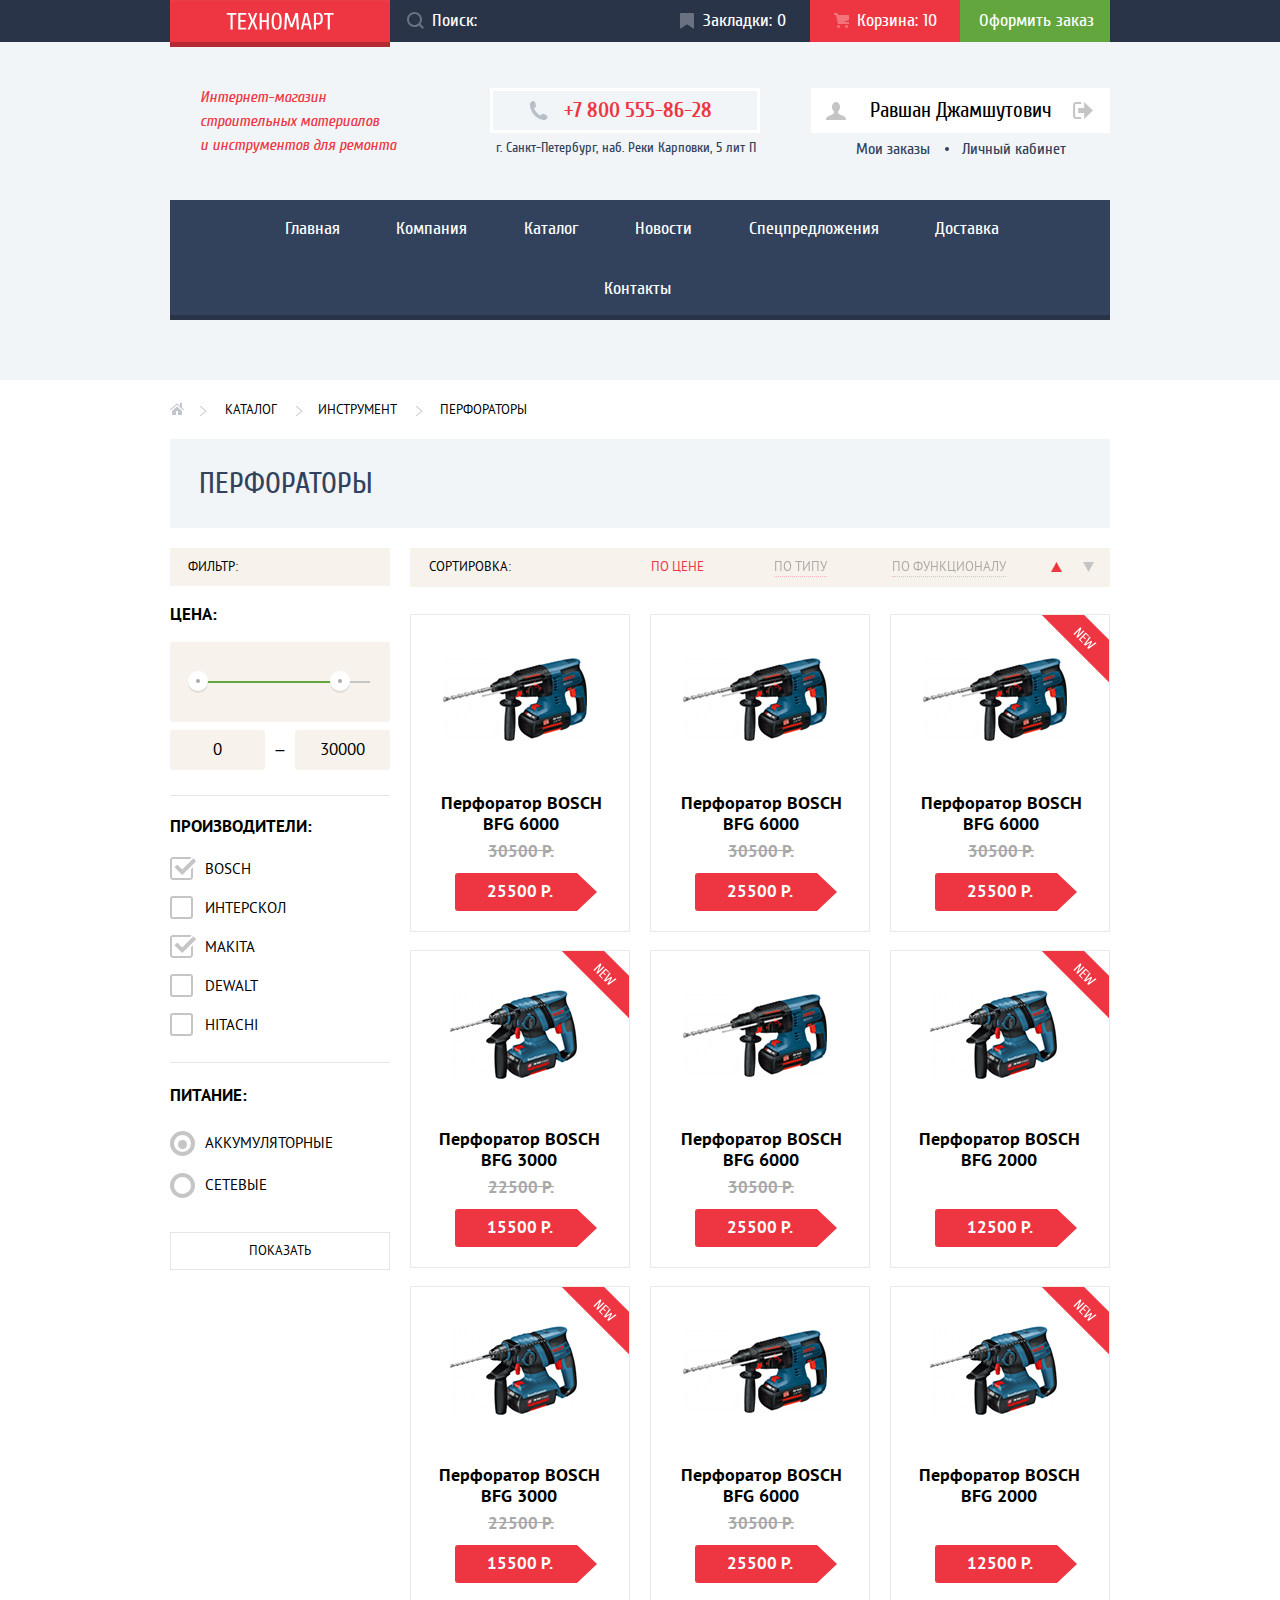
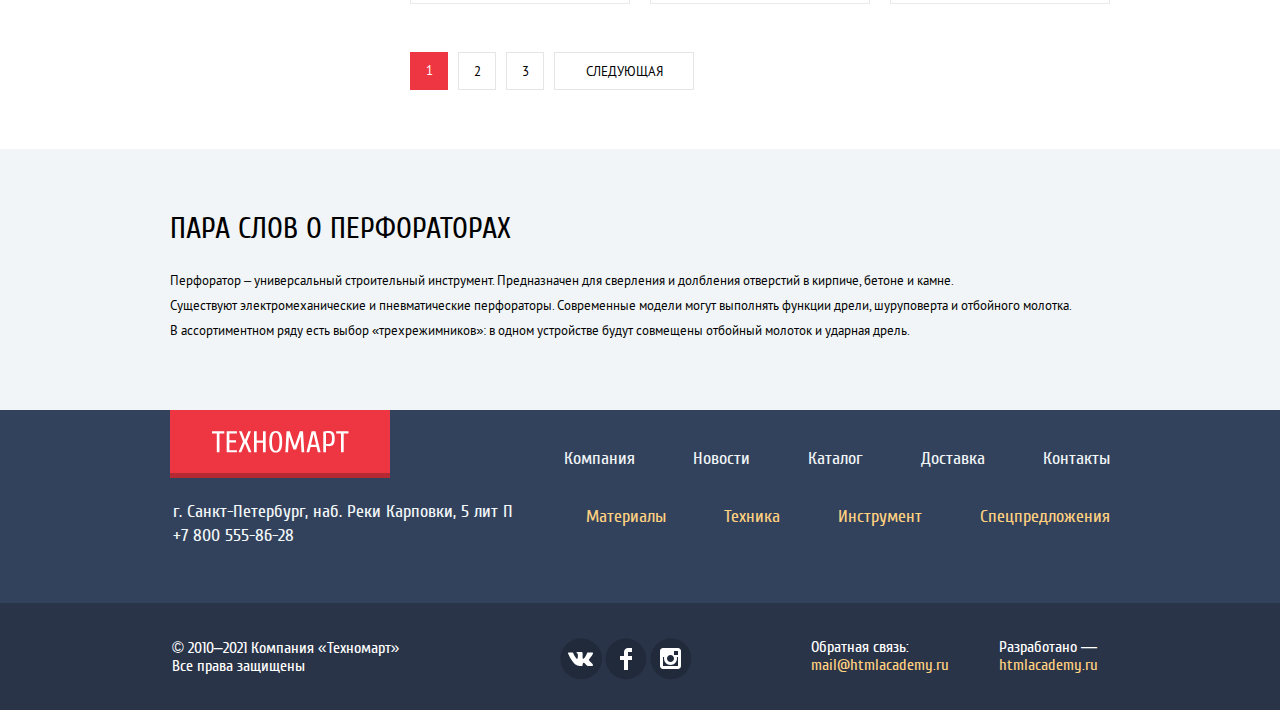
==== catalog.html @ 9f2534f6 "Стилизация страницы каталога" ====
<!DOCTYPE html>
<html class="page" lang="ru">

<head>
  <meta charset="utf-8">
  <title>HTML Academy: Техномарт</title>
  <link rel="icon" href="favicon.ico">
  <link rel="icon" href="img/favicons/favicon.svg" type="image/svg+xml">
  <link rel="apple-touch-icon" href="img/favicons/180.png">
  <link rel="manifest" href="manifest.webmanifest">
  <link href="css/normalize.css" rel="stylesheet">
  <link href="css/style.css" rel="stylesheet">
</head>

<body class="page-body">
  <header class="main-header">
    <div class="main-wrapper">
      <div class="main-header-top">
        <div class="main-header-top-wrapper center">
          <a href="index.html" class="main-header_logo link">
            <img src="img/logo-header.svg" width="220" height="47" alt="Логотип магазина «Техномарт»"
              class="img-logo image">
          </a>
          <form class="search-form">
            <input type="search" placeholder="Поиск:" class="search-form_input">
            <button type="submit" class="search-form_button"></button>
          </form>
          <ul class="customs-menu list">
            <li class="customs-menu_item">
              <a href="#" class="favorite-link link">
                <img src="img/icons/icon-bookmark.svg" width="14" height="16" alt="Закладка"
                  class="icon-bookmark image">
                <span class="for-focus">Закладки: 0</span>
              </a>
            </li>
            <li class="customs-menu_item">
              <a href="#" class="basket-link basket-link_for-counter link basket-link-catalog">
                <img src="img/icons/icon-cart.svg" width="15" height="15" alt="Корзина" class="icon-cart image">
                <span class="for-focus for-counter">Корзина: 10</span>
              </a>
            </li>
            <li class="customs-menu_item">
              <a href="#" class="order-link link">
                <span class="for-focus">Оформить заказ</span>
              </a>
            </li>
          </ul>
        </div>
      </div>
      <div class="main-header-center center">
        <h1 class="main-title">Интернет-магазин <br>строительных материалов <br>и инструментов для ремонта</h1>
        <div class="location-box">
          <a href="tel:+78005558628" class="location-box_phone link">
            <img src="img/icons/icon-phone.svg" width="19" height="19" alt="Корзина" class="icon-phone image">
            <span class="span-phone">+7 800 555-86-28</span>
          </a>
          <p class="location-box_address">г. Санкт-Петербург, наб. Реки Карповки, 5 лит П</p>
        </div>
        <ul class="user-menu list">
          <li class="user-menu_item">
            <a href="#" class="user-link link">
              <span class="for-hover">Равшан Джамшутович</span>
            </a>
          </li>
          <li class="user-menu_item user-menu_item_link">
            <a href="#" class="orders-link link">Мои заказы</a>
          </li>
          <li class="user-menu_item user-menu_item_link">
            <a href="#" class="account-link link">Личный кабинет</a>
          </li>
        </ul>
      </div>
      <nav class="main-header-bottom center main-navigation ">
        <ul class="site-navigation">
          <li class="site-navigation_item">
            <a href="index.html" class="site-navigation_item_link site-navigation_item_link_main link">
              <span class="for-focus">Главная</span>
            </a>
          </li>
          <li class="site-navigation_item">
            <a href="#" class="site-navigation_item_link site-navigation_item_link_company link">
              <span class="for-focus">Компания</span>
            </a>
          </li>
          <li class="site-navigation_item">
            <a href="#" class="site-navigation_item_link site-navigation_item_link_catalog link">
              <span class="for-focus">Каталог</span>
            </a>
          </li>
          <li class="site-navigation_item">
            <a href="#" class="site-navigation_item_link site-navigation_item_link_news link">
              <span class="for-focus">Новости</span>
            </a>
          </li>
          <li class="site-navigation_item">
            <a href="#" class="site-navigation_item_link site-navigation_item_link_special link">
              <span class="for-focus">Спецпредложения</span>
            </a>
          </li>
          <li class="site-navigation_item">
            <a href="#" class="site-navigation_item_link site-navigation_item_link_delivery link">
              <span class="for-focus">Доставка</span></a>
          </li>
          <li class="site-navigation_item">
            <a href="#" class="site-navigation_item_link site-navigation_item_link_contacts link">
              <span class="for-focus">Контакты</span>
            </a>
          </li>
        </ul>
      </nav>
    </div>
  </header>

  <main class="container">
    <div class="center">
      <ul class="breadcrumbs list">
        <li class="breadcrumbs_item">
          <a href="index.html" class="breadcrumbs_item_link link breadcrumbs_item_link_home">
            <img src="img/icons/icon-home.svg" width="14" height="12" alt="Иконка домашней страницы">
          </a>
        </li>
        <li class="breadcrumbs_item breadcrumbs_item_catalog">
          <a href="catalog.html" class="breadcrumbs_item_link link breadcrumbs_item_link_catalog">Каталог</a>
        </li>
        <li class="breadcrumbs_item breadcrumbs_item_tools">
          <a href="catalog.html" class="breadcrumbs_item_link link breadcrumbs_item_link_tools">Инструмент</a>
        </li>
        <li class="breadcrumbs_item breadcrumbs_item_current breadcrumbs_item_link_perforators">Перфораторы</li>
      </ul>
      <section class="perforators">
        <h2 class="perforators_title">Перфораторы</h2>
        <div class="grid-container-perforators">
          <section class="filters">
            <h3 class="filters_title">Фильтр:</h3>
            <form method="get" action="https://echo.htmlacademy.ru" class="filters_form">
              <fieldset class="fieldset fieldset-price">
                <legend class="fieldset_name fieldset-price_name">Цена:</legend>
                <div class="range-filter">
                  <div class="fieldset-price_range-controls">
                    <div class="scale">
                      <div class="bar"></div>
                    </div>
                    <div class="toggle toggle-min" tabindex="0"></div>
                    <div class="toggle toggle-max" tabindex="0"></div>
                  </div>
                  <div class="fieldset-price_controls">
                    <label class="fieldset-price_min">
                      <input type="number" name="min-price" value="0" class="fieldset-price-input">
                    </label>
                    <p class="fieldset-price_between">&ndash;</p>
                    <label class="fieldset-price_max">
                      <input type="number" name="max-price" value="30000" class="fieldset-price-input">
                    </label>
                  </div>
                </div>
              </fieldset>
              <fieldset class="fieldset fieldset-manufacturers">
                <legend class="fieldset_name fieldset-manufacturers_name">Производители:</legend>
                <ul class="fieldset-manufacturers_list list">
                  <li class="fieldset-manufacturers_list_item">
                    <input type="checkbox" name="bosch" id="filter-bosch" checked
                      class="fieldset-manufacturers_button fieldset-manufacturers_button_checked visually-hidden">
                    <label for="filter-bosch" class="fieldset-manufacturers_button_name">Bosch</label>
                  </li>
                  <li class="fieldset-manufacturers_list_item">
                    <input type="checkbox" name="interskol" id="filter-interskol"
                      class="fieldset-manufacturers_button fieldset-manufacturers_button visually-hidden">
                    <label for="filter-interskol" class="fieldset-manufacturers_button_name">Интерскол</label>
                  </li>
                  <li class="fieldset-manufacturers_list_item">
                    <input type="checkbox" name="makita" id="filter-makita" checked
                      class="fieldset-manufacturers_button fieldset-manufacturers_button_checked visually-hidden">
                    <label for="filter-makita" class="fieldset-manufacturers_button_name">Makita</label>
                  </li>
                  <li class="fieldset-manufacturers_list_item">
                    <input type="checkbox" name="dewalt" id="filter-dewalt"
                      class="fieldset-manufacturers_button fieldset-manufacturers_button visually-hidden">
                    <label for="filter-dewalt" class="fieldset-manufacturers_button_name">Dewalt</label>
                  </li>
                  <li class="fieldset-manufacturers_list_item">
                    <input type="checkbox" name="hitachi" id="filter-hitachi"
                      class="fieldset-manufacturers_button fieldset-manufacturers_button visually-hidden">
                    <label for="filter-hitachi" class="fieldset-manufacturers_button_name">Hitachi</label>
                  </li>
                </ul>
              </fieldset>
              <fieldset class="fieldset fieldset-power-supply">
                <legend class="fieldset_name fieldset-power-supply_name">Питание:</legend>
                <ul class="fieldset-power-supply_list list">
                  <li class="fieldset-power-supply_item">
                    <input type="radio" name="power-supply" value="battery-power-supply" id="filter-battery" checked
                      class="fieldset-power-supply-button fieldset-power-supply-button-checked visually-hidden">
                    <label for="filter-battery" class="fieldset-power-supply-button-name">Аккумуляторные</label>
                  </li>
                  <li class="fieldset-power-supply_item">
                    <input type="radio" name="power-supply" value="mains-power-supply" id="filter-mains"
                      class="fieldset-power-supply-button visually-hidden">
                    <label for="filter-mains" class="fieldset-power-supply-button-name">Сетевые</label>
                  </li>
                </ul>
              </fieldset>
              <button type="submit" class="filters_button"> Показать</button>
            </form>
          </section>
          <div class="grid-container-right">
            <section class="sorting">
              <h3 class="sorting_title">Сортировка:</h3>
              <div class="sorting_options">
                <a href="#" class="sorting_options_item sorting_options_item_current sorting_options_item_price link">По цене</a>
                <a href="#" class="sorting_options_item sorting_options_item_type link">По типу</a>
                <a href="#" class="sorting_options_item sorting_options_item_function link">По функционалу</a>
              </div>
              <div class="sorting_order">
                <a href="#" aria-label="По возрастанию" class="sorting_order_upward current sorting_order_option sorting_order_option_current"> </a>
                <a href="#" aria-label="По убыванию" class="sorting_order_downward sorting_order_option"> </a>
              </div>
            </section>
            <section class="battery-power-supply-perforators">
              <h3 class="battery-power-supply-perforators_title">Список аккумуляторных перфораторов</h3>
              <ul class="battery-power-supply-perforators_list list">
                <li class="articles_item">
                  <a href="#" class="article_link link">
                    <img src="img/icons/catalog_new.svg" width="70" height="70" alt="Новинка"
                      class="label-new image label-new-none">
                    <div class="product-title-box">
                      <h3 class="article-figure_name">Перфоратор BOSCH <br> BFG 6000</h3>
                      <div class="article-figure_image_wrapper">
                        <img src="img/content/articles/snippet-945-bosch-BFG-6000.jpg" width="144" height="128"
                          alt="Перфоратор BOSCH BFG 6000"
                          class="article-figure_image image article-figure_image_BFG6000">
                      </div>
                    </div>
                    <p class="old-price">30500 Р.</p>
                    <p class="new-price new-price-padding2">25500 Р.</p>
                  </a>
                  <button type="button" class="article_button-buy">Купить</button>
                  <button type="button" class="article_button-favorite">В закладки</button>
                </li>
                <li class="articles_item">
                  <a href="#" class="article_link link">
                    <img src="img/icons/catalog_new.svg" width="70" height="70" alt="Новинка"
                      class="label-new image label-new-none">
                    <div class="product-title-box">
                      <h3 class="article-figure_name">Перфоратор BOSCH <br> BFG 6000</h3>
                      <div class="article-figure_image_wrapper">
                        <img src="img/content/articles/snippet-945-bosch-BFG-6000.jpg" width="144" height="128"
                          alt="Перфоратор BOSCH BFG 6000"
                          class="article-figure_image image article-figure_image_BFG6000">
                      </div>
                    </div>
                    <p class="old-price">30500 Р.</p>
                    <p class="new-price new-price-padding2">25500 Р.</p>
                  </a>
                  <button type="button" class="article_button-buy">Купить</button>
                  <button type="button" class="article_button-favorite">В закладки</button>
                </li>
                <li class="articles_item">
                  <a href="#" class="article_link link">
                    <img src="img/icons/catalog_new.svg" width="70" height="70" alt="Новинка" class="label-new image">
                    <div class="product-title-box">
                      <h3 class="article-figure_name">Перфоратор BOSCH <br> BFG 6000</h3>
                      <div class="article-figure_image_wrapper">
                        <img src="img/content/articles/snippet-945-bosch-BFG-6000.jpg" width="144" height="128"
                          alt="Перфоратор BOSCH BFG 6000"
                          class="article-figure_image image article-figure_image_BFG6000">
                      </div>
                    </div>
                    <p class="old-price">30500 Р.</p>
                    <p class="new-price new-price-padding2">25500 Р.</p>
                  </a>
                  <button type="button" class="article_button-buy">Купить</button>
                  <button type="button" class="article_button-favorite">В закладки</button>
                </li>
                <li class="articles_item">
                  <a href="#" class="article_link link">
                    <img src="img/icons/catalog_new.svg" width="70" height="70" alt="Новинка" class="label-new image">
                    <div class="product-title-box">
                      <h3 class="article-figure_name article-figure_name_padding2">Перфоратор BOSCH <br> BFG 3000</h3>
                      <div class="article-figure_image_wrapper">
                        <img src="img/content/articles/snippet-18927-bosch-bfg-3000.jpg" width="127" height="112"
                          alt="Перфоратор BOSCH BFG 3000"
                          class="article-figure_image image article-figure_image_BFG3000">
                      </div>
                    </div>
                    <p class="old-price">22500 Р.</p>
                    <p class="new-price new-price-padding2">15500 Р.</p>
                  </a>
                  <button type="button" class="article_button-buy">Купить</button>
                  <button type="button" class="article_button-favorite">В закладки</button>
                </li>
                <li class="articles_item">
                  <a href="#" class="article_link link">
                    <img src="img/icons/catalog_new.svg" width="70" height="70" alt="Новинка"
                      class="label-new image label-new-none">
                    <div class="product-title-box">
                      <h3 class="article-figure_name">Перфоратор BOSCH <br> BFG 6000</h3>
                      <div class="article-figure_image_wrapper">
                        <img src="img/content/articles/snippet-945-bosch-BFG-6000.jpg" width="144" height="128"
                          alt="Перфоратор BOSCH BFG 6000"
                          class="article-figure_image image article-figure_image_BFG6000">
                      </div>
                    </div>
                    <p class="old-price">30500 Р.</p>
                    <p class="new-price new-price-padding2">25500 Р.</p>
                  </a>
                  <button type="button" class="article_button-buy">Купить</button>
                  <button type="button" class="article_button-favorite">В закладки</button>
                </li>
                <li class="articles_item">
                  <a href="#" class="article_link link">
                    <img src="img/icons/catalog_new.svg" width="70" height="70" alt="Новинка" class="label-new image">
                    <div class="product-title-box">
                      <h3 class="article-figure_name article-figure_name_padding2">Перфоратор BOSCH <br> BFG 2000</h3>
                      <div class="article-figure_image_wrapper">
                        <img src="img/content/articles/snippet-18927-bosch-bfg-3000.jpg" width="127" height="112"
                          alt="Перфоратор BOSCH BFG 2000"
                          class="article-figure_image image article-figure_image_BFG2000">
                      </div>
                    </div>
                    <p class="old-price"></p>
                    <p class="new-price new-price-padding2">12500 Р.</p>
                  </a>
                  <button type="button" class="article_button-buy">Купить</button>
                  <button type="button" class="article_button-favorite">В закладки</button>
                </li>
                <li class="articles_item">
                  <a href="#" class="article_link link">
                    <img src="img/icons/catalog_new.svg" width="70" height="70" alt="Новинка" class="label-new image">
                    <div class="product-title-box">
                      <h3 class="article-figure_name article-figure_name_padding2">Перфоратор BOSCH <br> BFG 3000</h3>
                      <div class="article-figure_image_wrapper">
                        <img src="img/content/articles/snippet-18927-bosch-bfg-3000.jpg" width="127" height="112"
                          alt="Перфоратор BOSCH BFG 3000"
                          class="article-figure_image image article-figure_image_BFG3000">
                      </div>
                    </div>
                    <p class="old-price">22500 Р.</p>
                    <p class="new-price new-price-padding2">15500 Р.</p>
                  </a>
                  <button type="button" class="article_button-buy">Купить</button>
                  <button type="button" class="article_button-favorite">В закладки</button>
                </li>
                <li class="articles_item">
                  <a href="#" class="article_link link">
                    <img src="img/icons/catalog_new.svg" width="70" height="70" alt="Новинка"
                      class="label-new image label-new-none">
                    <div class="product-title-box">
                      <h3 class="article-figure_name">Перфоратор BOSCH <br> BFG 6000</h3>
                      <div class="article-figure_image_wrapper">
                        <img src="img/content/articles/snippet-945-bosch-BFG-6000.jpg" width="144" height="128"
                          alt="Перфоратор BOSCH BFG 6000"
                          class="article-figure_image image article-figure_image_BFG6000">
                      </div>
                    </div>
                    <p class="old-price">30500 Р.</p>
                    <p class="new-price new-price-padding2">25500 Р.</p>
                  </a>
                  <button type="button" class="article_button-buy">Купить</button>
                  <button type="button" class="article_button-favorite">В закладки</button>
                </li>
                <li class="articles_item">
                  <a href="#" class="article_link link">
                    <img src="img/icons/catalog_new.svg" width="70" height="70" alt="Новинка" class="label-new image">
                    <div class="product-title-box">
                      <h3 class="article-figure_name article-figure_name_padding2">Перфоратор BOSCH <br> BFG 2000</h3>
                      <div class="article-figure_image_wrapper">
                        <img src="img/content/articles/snippet-18927-bosch-bfg-3000.jpg" width="127" height="112"
                          alt="Перфоратор BOSCH BFG 2000"
                          class="article-figure_image image article-figure_image_BFG2000">
                      </div>
                    </div>
                    <p class="old-price"></p>
                    <p class="new-price new-price-padding2">12500 Р.</p>
                  </a>
                  <button type="button" class="article_button-buy">Купить</button>
                  <button type="button" class="article_button-favorite">В закладки</button>
                </li>
              </ul>
              <ul class="pagination-list list">
                <li class="pagination-item">
                  <a class="pagination-link link  pagination-link-number pagination-link-current">1</a>
                </li>
                <li class="pagination-item">
                  <a href="#" class="pagination-link link pagination-link-number">2</a>
                </li>
                <li class="pagination-item">
                  <a href="#" class="pagination-link link pagination-link-number ">3</a>
                </li>
                <li class="pagination-item">
                  <a href="#" class="pagination-link link pagination-link-next ">Следующая</a>
                </li>
              </ul>
            </section>
          </div>
        </div>
      </section>
    </div>
    <section class="briefly">
      <div class="briefly-box center">
        <h2 class="briefly_title">Пара слов о перфораторах</h2>
        <p class="briefly_text">Перфоратор &ndash; универсальный строительный инструмент. Предназначен для сверления и
          долбления
          отверстий в кирпиче,
          бетоне и камне.</p>
        <p class="briefly_text">Существуют электромеханические и пневматические перфораторы. Современные модели могут
          выполнять функции дрели,
          шуруповерта и отбойного молотка.</p>
        <p class="briefly_text">В ассортиментном ряду есть выбор «трехрежимников»: в одном устройстве будут совмещены
          отбойный молоток и
          ударная дрель.</p>
      </div>
    </section>
  </main>

  <footer class="main-footer">
    <div class="container-main-footer-bg-blue">
      <div class="main-footer_first-container center">
        <div class="footer_contacts">
          <a href="index.html" class="main-footer_logo link">
            <img src="img/logo-footer.svg" width="220" height="68" alt="Логотип магазина «Техномарт»"
              class="footer-img-logo image">
          </a>
          <div class="footer-adress-phone-box">
            <p class="footer-address">г. Санкт-Петербург, наб. Реки Карповки, 5 лит П</p>
            <a href="tel:+78005558628" class="footer-phone link">+7 800 555-86-28</a>
          </div>
        </div>
        <div class="footer-menu">
          <ul class="footer-navigation_list list">
            <li class="footer-navigation_list_item">
              <a href="#" class="footer-navigation_link link">Компания</a>
            </li>
            <li class="footer-navigation_list_item">
              <a href="#" class="footer-navigation_link link">Новости</a>
            </li>
            <li class="footer-navigation_list_item">
              <a href="#" class="footer-navigation_link link">Каталог</a>
            </li>
            <li class="footer-navigation_list_item">
              <a href="#" class="footer-navigation_link link">Доставка</a>
            </li>
            <li class="footer-navigation_list_item">
              <a href="#" class="footer-navigation_link link">Контакты</a>
            </li>
          </ul>
          <ul class="footer-promo-list list">
            <li class="footer-promo-list_item">
              <a href="#" class="footer-promo-list_link link">Материалы</a>
            </li>
            <li class="footer-promo-list_item">
              <a href="#" class="footer-promo-list_link link">Техника</a>
            </li>
            <li class="footer-promo-list_item">
              <a href="#" class="footer-promo-list_link link">Инструмент</a>
            </li>
            <li class="footer-promo-list_item">
              <a href="#" class="footer-promo-list_link link">Спецпредложения</a>
            </li>
          </ul>
        </div>
      </div>
    </div>
    <div class="container-main-footer-bg-dark">
      <div class="main-footer_second-container center">
        <div class="footer-copyright-box">
          <p class="footer-copyright">© 2010–2021 Компания «Техномарт»</p>
          <p class="footer-copyright">Все права защищены</p>
        </div>
        <div class="socials">
          <ul class="socials_list list">
            <li class="socials_list_item">
              <a href="#" class="socials_item_link link logo-vk" title="Vkontakte"> </a>
            </li>
            <li class="socials_list_item">
              <a href="#" class="socials_item_link link logo-fb" title="Facebook"> </a>
            </li>
            <li class="socials_list_item">
              <a href="#" class="socials_item_link link logo-insta" title="Instagram"> </a>
            </li>
          </ul>
        </div>
        <p class="footer-feedback">Обратная связь: <br>
          <a href="mailto:mail@htmlacademy.ru" class="footer-feedback_link link">mail@htmlacademy.ru</a>
        </p>
        <p class="developed-by">Разработано —<br>
          <a href="https://htmlacademy.ru/intensive/htmlcss" class="developed-by_link link">htmlacademy.ru</a>
        </p>
      </div>
    </div>
  </footer>
  <!--
    Заготовки для поп-ап
  <section class="popup-in-the-basket">
    <button type="button" class="button-close popup-in-the-basket-close"></button>
    <p class="popup-in-the-basket_text">Товар добавлен в корзину!</p>
    <div class="popup-in-the-basket_buttons">
      <a href="#" class="popup-order-link link">Оформить заказ</a>
      <button type="button" class="popup-continue-shopping-button">Продолжить покупки</button>
    </div>
  </section>
-->

</body>

</html>
---- css/style.css ----
/* ==== FONTS ==== */

@font-face {
  font-family: "Cuprum";
  src:  url("../fonts/cuprum.woff2") format("woff2"),
        url("../fonts/cuprum.woff")  format("woff");
  font-weight: 400;
  font-style: normal;
}

@font-face {
  font-family: 'Cuprum';
  src:  url("../fonts/cuprumbold.woff2") format("woff2"),
        url("../fonts/cuprumbold.woff") format("woff");
  font-weight: 700;
  font-style: normal;
}

@font-face {
  font-family: 'Cuprum';
  src:  url("../fonts/cuprumitalic.woff2") format("woff2"),
        url("../fonts/cuprumitalic.woff") format("woff");
  font-weight: 400;
  font-style: italic;
}

@font-face {
  font-family: 'Cuprum';
  src:  url("../fonts/cuprumbolditalic.woff2") format("woff2"),
        url("../fonts/cuprumbolditalic.woff") format("woff");
  font-weight: 700;
  font-style: italic;
}

@font-face {
  font-family: 'PT Sans';
  src:  url("../fonts/ptsans.woff2") format("woff2"),
        url("../fonts/ptsans.woff") format("woff");
  font-weight: 400;
  font-style: normal;
}

@font-face {
  font-family: 'PT Sans';
  src:  url("../fonts/ptsansbold.woff2") format("woff2"),
        url("../fonts/ptsansbold.woff") format("woff");
  font-weight: 700;
  font-style: normal;
}

/* ==== END of FONTS ==== */

/* ==== COLORS ==== */

:root {
    --basic-red: #EE3643;
    --basic-light-grey: #F1F5F7;
    --basic-grey: #F9F5F0;
    --basic-dark-blue: #293449;
    --basic-blue: #32425C;
    --services-list-shadow-top: #405069;
    --basic-green: #63A63E;
    --basic-success-green: #5FBB2D;
    --basic-focus-green: #518534;
    --basic-white: #ffffff;
    --basic-black: #000000;
    --special-black: #161D29;
    --special-yellow: #FFBF47;
    --special-sky-blue: #3BBCE3;
    --special-lilaс: #DC91D8;
    --special-light-green: #8ED78F;
    --special-grey: #A9A9A9;
    --basic-yellow: #FFD180;
    --special-light-grey: #F4F4F4;
    --special-dark-grey: #A9A9A9;
    --special-light-dark-grey: #C5C5C5;
    --special-white-bg: rgba(0, 0, 0, 0.0001);
    --special-dark-blue-focus: #1D2739;
    --promo-white-opacity30: rgba(255, 255, 255, 0.3);
    --promo-grey-opacity30-hover: rgb(197, 197, 197, 0.3);
    --promo-grey-opacity30-focus: rgb(169, 169, 169, 0.3);
    --slider-button-red-hover: #CA2C37;
    --slider-button-red-focus: #BA2732;
    --border-grey: #EAEAEA;
    --basic-black-opacity15: rgba(0, 0, 0, 0.15);
    --near-white: #F3F7F9;
    --shadow-popup: rgba(41, 52, 73, 0.75);
    --popup-bg: #F1F1F1;
    --filters-bg: #F7F3EC;
    --border-button: #E5E5E5;
    --toggle-grey: #ababab;
    --filters-hover: #B5B5B5;
    --filters-disabled: #E9E9E9;
    --filters-disabled-text: #999999;
}


/* ==== END of COLORS ==== */

/* ==== GLOBAL ==== */

.page {
  height: 100%;
  margin: 0px;
  padding: 0px;
}

.page-body {
  margin: 0px;
  padding: 0px;
  min-width: 960px;
  min-height: 100%;
  display: grid;
  grid-template-rows: min-content 1fr min-content;
  align-content: start;
  font-family: "Cuprum", "Arial", sans-serif;
  font-weight: 400;
  font-style: normal;
  font-size: 18px;
  line-height: 24px;
}

.link {
  margin: 0px;
  padding: 0px;
  color: inherit;
  text-decoration: none;
  }

.image {
  max-width: 100%;
  height: auto;
}

.list {
  margin: 0px;
  padding: 0px;
  list-style: none;
}

.center {
  margin: 0 auto;
  padding: 0 10px;
  width: 940px;
}


.visually-hidden {
  position: absolute;
  width: 1px;
  height: 1px;
  margin: -1px;
  border: 0;
  padding: 0;
  white-space: nowrap;
  clip-path: inset(100%);
  clip: rect(0 0 0 0);
  overflow: hidden;
}


/* ==== END of GLOBAL ==== */

/* ==== HEADER ==== */

.main-header {
  margin: 0px;
  padding: 0px;
  padding-bottom: 60px;
  box-sizing: border-box;
  color: var(--basic-white);
  background-color: var(--basic-light-grey);
}

.main-header-top {
  margin-top: 0px;
  padding-top: 0px;
  width: 100%;
  background-color: var(--basic-dark-blue);
}

.main-header-top-wrapper {
 display: flex;
  flex-direction: row;
  align-items: center;
  min-height: 42px;
  margin-top: 0px;
  padding-top: 0px;
  padding-bottom: 0px;
  position: relative;
}

.customs-menu {
  display: flex;
  flex-direction: row;
  align-items: center;
  width: 450px;
  flex-wrap: wrap;
  min-height: 42px;
  padding-top: 0px;
  padding-bottom: 0px;
}

.customs-menu_item {
  width: 150px;
}

.main-header-center {
  display: grid;
  grid-template-columns: 1fr 1fr 1fr;
  grid-column-gap: 20px;
  align-content: start;
  padding: 0px;
  padding-top: 42.5px;
  padding-bottom: 40px;
  box-sizing: border-box;
}

.main-navigation {
  padding: 0px;
  box-sizing: border-box;
  background-color: var(--basic-blue);
}

/* ==== HEADER => MAIN-HEADER-TOP ==== */

.main-header_logo {
  display: block;
  width: 220px;
  height: 47px;
  position: absolute;
  top:0px;
  left: 10px;
  background-image: url("../img/logo-header-error.svg");
  background-repeat: no-repeat;
}

.img-logo {
  display: block;
  font-size: 0px;
  line-height: 0px;
}

.main-header_logo:focus .img-logo {
  display: none;
}

.icon-search,
.icon-bookmark,
.icon-cart {
  opacity: 30%;
}

.search-form {
  width: 270px;
  min-height: 42px;
  margin-left: 220px;
  position: relative;
  color: var(--basic-white);
}

.search-form_input {
  padding-left: 42px;
  width: 270px;
  min-height: 42px;
  font-size: 18px;
  box-sizing: border-box;
  background-color: inherit;
  border: none;
  outline: none;
  }

.search-form_input::placeholder {
  font-size: 18px;
  line-height: 24px;
  color: var(--basic-white);
}

.search-form:hover .icon-search {
  opacity: 100%;
}

.search-form:focus .icon-search {
  opacity: 0%;
}

.search-form_button {
  position: absolute;
  left: 17px;
  top: 12px;
  width: 17px;
  height: 17px;
  background-image: url('../img/icons/icon-search.svg');
  background-repeat: no-repeat;
  opacity: 30%;
  background-color: inherit;
  border: none;
  outline: none;
}

.search-form:hover .search-form_button {
  opacity: 100%;
}

.search-form_input::-webkit-search-decoration,
.search-form_input::-webkit-search-cancel-button,
.search-form_input::-webkit-search-results-button,
.search-form_input::-webkit-search-results-decoration {
   display: none;
}

.search-form_input:focus {
color: var(--basic-black);
background-color: var(--basic-white);
}

.search-form_input:focus + .search-form_button {
  background-image: url('../img/icons/icon-search-red.svg');
  opacity: 100%;
}

.favorite-link {
  display: flex;
  align-items: center;
  width: 150px;
  min-height: 42px;
  padding-left: 20px;
  padding-right: 10px;
  box-sizing: border-box;
}

.icon-bookmark {
  display: block;
  padding: 0px;
  margin: 0px;
  margin-right: 9px;
}

.favorite-link .for-focus {
  padding: 0px;
  margin: 0px;
}

.basket-link {
  display: flex;
  align-items: center;
  width: 150px;
  min-height: 42px;
  padding-left: 26px;
  padding-right: 10px;
  box-sizing: border-box;
}


.icon-cart {
  display: block;
  padding: 0px;
  margin: 0px;
  margin-right: 8px;
  margin-top: -1px;
}


.basket-link .for-focus {
  padding: 0px;
  margin: 0px;
}



.favorite-link:hover .icon-bookmark,
.basket-link:hover .icon-cart {
  opacity: 100%;
}

.favorite-link:focus,
.basket-link:focus {
  background-color: var(--special-black);
}

.favorite-link:focus .icon-bookmark,
.basket-link:focus .icon-cart {
  opacity: 30%;
}

.favorite-link:focus .for-focus,
.basket-link:focus .for-focus,
.order-link:focus .for-focus {
  opacity: 50%;
}

.order-link:hover {
  background-color: var(--basic-success-green);
}

.order-link:focus {
background-color: var(--basic-green);
}

.order-link {
  display: block;
  width: 150px;
  min-height: 42px;
  padding: 9px 16px 9px 19px;
  box-sizing: border-box;
  background-color: var(--basic-green);

}

/* ==== HEADER => MAIN-HEADER-CENTER ==== */

.main-title {
  margin: 0px;
  padding: 0px;
  padding-left: 30px;
  font-weight: 400;
  font-style: italic;
  font-size: 16px;
  line-height: 24px;
  color: var(--basic-red);
 }

.location-box, .location-box_phone, .location-box_address {
  margin: 0px;
  padding: 0px;
}

.location-box {
  padding-top: 3.5px;
}

.location-box_phone {
  display: flex;
  flex-wrap: wrap;
  align-items: flex-start;
  margin-bottom: 3px;;
  width: 270px;
  min-height: 45px;
  font-weight: 700;
  font-size: 21px;
  line-height: 30px;
  color: var(--basic-red);
  border: 3px solid var(--basic-white);
  box-sizing: border-box;
}

.location-box_address {
  padding-left: 6px;
  font-size: 14px;
  line-height: 24px;
  color: var(--basic-blue);
}

.icon-phone {
  width: 19px;
  height: 19px;
  margin-top: 10px;
  margin-left: 36px;
  margin-right: 16px;
  display: block;
}

.span-phone {
  margin-top: 4px;
  margin-right: 10px;
}


.authorization-menu {
  display: flex;
  flex-wrap: wrap;
  justify-content: flex-end;
  align-items: flex-start;
  padding-top: 3.5px;
}

.login-link, .registration-link {
  font-size: 21px;
  line-height: 21px;
  color: var(--basic-black);
  background-color: var(--basic-white);
}

.login-link {
  display: block;
  width: 121px;
  min-height: 45px;
  box-sizing: border-box;
  padding: 12px 27px 12px 45px;
}

.registration-link {
  display: block;
  width: 150px;
  min-height: 45px;
  box-sizing: border-box;
  margin-left: 10px;
  padding: 12px 24px;
}


.registration-link:hover,
.login-link:hover {
  color: var(--basic-red);
}

.registration-link:focus,
.login-link:focus {
  color: var(--special-light-dark-grey);
}

.login-link {
  padding-left: 46px;
  background-image: url("../img/icons/icon-login.svg");
  background-repeat: no-repeat;
  background-position: 19px 14px;
  background-size: 20px;
}

.login-link:hover {
  background-image: url("../img/icons/icon-login-hover.svg");
  background-repeat: no-repeat;
  background-position: 19px 14px;
  background-size: 20px;
}

.login-link:focus {
  background-image: url("../img/icons/icon-login.svg");
  background-repeat: no-repeat;
  background-position: 19px 14px;
  background-size: 20px;
}

/* ==== HEADER => MAIN-HEADER-BOTTOM ==== */

.site-navigation {
  display: flex;
  flex-wrap: wrap;
  justify-content: center;
  width: 940px;
  min-height: 60px;
  margin: 0px;
  padding: 0px;
  padding-left: 20px;
  padding-right: 20px;
  list-style: none;
  box-sizing: border-box;
  box-shadow: inset 0px -5px 0px var(--basic-dark-blue);
}

.site-navigation_item_link {
  display: block;
  min-height: 60px;
  padding: 17px 25px 19px 32px;
  box-sizing: border-box;
}

.site-navigation_item_link_main {
  padding-left: 32px;
  padding-right: 31px;
}

.site-navigation_item_link_company {
  padding-left: 25px;
  padding-right: 26px;
}

.site-navigation_item_link_catalog {
  padding-left: 31px;
  padding-right: 28px;
}

.site-navigation_item_link_news {
  padding-left: 28px;
  padding-right: 29px;
}

.site-navigation_item_link_special {
  padding-left: 28px;
  padding-right: 27px;
}

.site-navigation_item_link_delivery {
  padding-left: 29px;
  padding-right: 29px;
}

.site-navigation_item_link_contacts {
  padding-left: 27px;
  padding-right: 32px;
}

.site-navigation_item_link:hover {
  background-color: var(--basic-dark-blue);
}

.site-navigation_item_link:focus {
  background-color: var(--special-dark-blue-focus);
  box-shadow: inset 0px -5px 0px var(--basic-dark-blue);
}

.site-navigation_item_link:focus .for-focus {
  color: var(--basic-white);
  opacity: 50%;
}

/* ==== END of HEADER ==== */

/* ==== MAIN ==== */

.container-main-bg-light {
  width: 100%;
  margin: 0px;
  padding: 0px;
  background-color: var(--basic-white);
}

.container-main-bg-grey {
  width: 100%;
  background-color: var(--basic-light-grey);
}

/* ==== MAIN => PROMO ==== */

.promo-box-container {
  display: grid;
  grid-template-columns: 1fr 1fr 1fr;
  grid-template-rows: auto auto auto;
  grid-gap: 20px;
  align-content: start;
  padding-top: 59px;
  padding-bottom: 59px;
  box-sizing: border-box;
}

.promo-slider {
  grid-column-start: 1;
  grid-column-end: 3;
  grid-row-start: 2;
  grid-row-end: 4;
}

.promo-box {
  width: 300px;
  min-height: 123px;
  padding-top: 20px;
  padding-left: 23px;
  box-sizing: border-box;
  color: var(--basic-white);
}

.promo-box_title {
  margin:0px;
  margin-bottom: 14px;
  margin-right: 125px;
  padding:0px;
  font-style: normal;
  font-weight: 700;
  font-size: 24px;
  line-height: 30px;
}

.promo-box_link {
  display: block;
  width: 135px;
  min-height: 38px;
  box-sizing: border-box;
  padding: 10px 10px 10px 10px;
  margin-bottom: 21px;
  text-align: center;
  font-style: normal;
  font-weight: 400;
  font-size: 14px;
  line-height: 18px;
  text-transform: uppercase;
  background-color: var(--promo-white-opacity30);
}

.promo-box--materials {
  background-color: var(--special-yellow);
  background-image: url("../img/icons/catalog_new.svg"),
                    url("../img/icons/icons-Promo/icon-1-paint.svg");
  background-repeat: no-repeat;
  background-position: right top, right 43px top 31px;
}

.promo-box--tools {
  background-color: var(--special-sky-blue);
  background-image: url("../img/icons/icons-Promo/icon-2-drill.svg");
  background-repeat: no-repeat;
  background-position: right 31px top 34px;
}

.promo-box--machinery {
  background-color: var(--special-lilaс);
  background-image: url("../img/icons/icons-Promo/icon-3-tractor.svg");
  background-repeat: no-repeat;
  background-position: right 31px top 31px;
}

.promo-box--discount {
  background-color: var(--special-light-green);
  background-image: url("../img/icons/icons-Promo/icon-4-basket.svg");
  background-repeat: no-repeat;
  background-position: right 45px top 26px;
}

.promo-box--delivery {
  background-color: var(--special-yellow);
  background-image: url("../img/icons/icons-Promo/icon-5-truck.svg");
  background-repeat: no-repeat;
  background-position: right 32px top 31px;
}

.promo-box_link:hover {
  background-color: var(--promo-grey-opacity30-hover);
}

.promo-box_link:focus {
  background-color: var(--promo-grey-opacity30-focus);
}

.promo-slider {
  position: relative;
  color: var(--basic-white);
}

.promo-slider_item {
  position: relative;
  padding: 0px;
  margin: 0px;
  width: 620px;
  font-size: 0px;
  line-height: 0px;
  color: var(--basic-white);
}

.promo-slider_item {
  display: none;
}

.promo-slider_item_current {
  display: block;
}

.promo-slider_text {
  position: absolute;
  top: 23px;
  left: 24px;
  display: block;
  padding: 0px;
  margin: 0px;
  width: 240px;
}

.promo-slider_title {
  margin: 0px;
  padding: 0px;
  margin-bottom: 6px;
  font-weight: 700;
  font-size: 36px;
  line-height: 36px;
  text-transform: uppercase;
}

.promo-slider_description {
  margin: 0px;
  padding: 0px;
  font-weight: 400;
  font-size: 18px;
  line-height: 24px;
}

.promo-slider_button-back {
  position: absolute;
  display: block;
  z-index: 2;
  width: 22px;
  height: 40px;
  left: 24px;
  bottom: 104px;
  background-color: transparent;
  background-image: url("../img/icons/icon-left.svg");
  background-repeat: no-repeat;
  border: none;
  outline: none;
  cursor: pointer;
}

.promo-slider_button-next {
  position: absolute;
  display: block;
  z-index: 2;
  right: 20px;
  bottom: 104px;
  width: 22px;
  height: 40px;
  background-color: transparent;
  background-image: url("../img/icons/icon-right.svg");
  background-repeat: no-repeat;
  border: none;
  outline: none;
  cursor: pointer;
}

.slider-controls {
  position: absolute;
  width: 200px;
  z-index: 3;
  display: flex;
  flex-wrap: wrap;
  left: 295px;
  bottom: 36px;
  padding: 0px;
  margin: 0px;
}

.slider-controls button {
  padding: 0;
  margin: 0px;
  width: 6px;
  height: 6px;
  background-color: var(--basic-white);
  border: 2px solid var(--basic-white);
  border-radius: 50%;
  cursor: pointer;
box-sizing: content-box;
margin-right: 10px;
outline: none;
}

.slider-controls .current {
  background-color: var(--basic-red);
}


.promo-slider_link-catalog {
  position: absolute;
  display: block;
  z-index: 2;
  left: 24px;
  bottom: 27px;
  margin: 0px;
  padding: 0px;
  width: 192px;
  min-height: 38px;
  text-align: center;
  box-sizing: border-box;
  padding: 11px 10px 9px 10px;
  font-weight: 400;
  font-size: 14px;
  line-height: 18px;
  text-transform: uppercase;
  background-color: var(--basic-red);
}

.promo-slider_link-catalog:hover {
  background-color: var(--slider-button-red-hover);
}

.promo-slider_link-catalog:focus {
  background-color: var(--slider-button-red-focus);
}

/* ==== MAIN => BEST-ARTICLES ==== */

.best-articles_list {
  display: grid;
  grid-template-columns: 1fr 1fr 1fr 1fr;
  grid-column-gap: 20px;
  align-content: start;
  padding-top: 20px;
  padding-bottom: 70px;
  padding-right: 0px;
  padding-left: 0px;
  width: 940px;
  box-sizing: border-box;
}

.section-header {
  display: flex;
  justify-content: space-between;
  align-items: flex-start;
  width: 940px;
  min-height: 89px;
  box-sizing: border-box;
  padding-left: 28px;
  padding-right: 14px;
  background-color: var(--basic-grey);
}

.best-articles_title,
.best-partners_title {
  margin: 0px;
  margin-top: 29px;
  padding: 0px;
  font-weight: 400;
  font-size: 30px;
  line-height: 30px;
  text-transform: uppercase;
  color: var(--basic-blue);
}

.best-articles_link,
.all-partners_link {
  display: block;
  box-sizing: border-box;
  margin: 0px;
  margin-top: 25px;
  padding: 0px;
  padding-top: 11px;
  padding-bottom: 9px;
  padding-left: 10px;
  padding-right: 10px;
  text-align: center;
  width: 192px;
  min-height: 38px;
  font-weight: 400;
  font-size: 14px;
  line-height: 18px;
  text-transform: uppercase;
  color: var(--basic-white);
  background-color: var(--basic-red);
}

.best-articles_link:hover,
.all-partners_link:hover {
  background-color: var(--slider-button-red-hover);
}

.best-articles_link:focus,
.all-partners_link:focus {
  background-color: var(--slider-button-red-focus);
}

.articles_item {
  border: 1px solid var(--border-grey);
  width: 220px;
  min-height: 318px;
  box-sizing: border-box;
  position: relative;
  margin: 0px;
  padding: 0px;
  font-size: 0px;
  line-height: 0px;
}

.articles_item:hover {
  box-shadow: 0px 4px 20px var(--basic-black-opacity15);
  }

.article_link {
  display: block;
  font-size: 0px;
  line-height: 0px;
  margin: 0px;
  padding: 0px;
  position: relative;
  width: 220px;
  box-sizing: border-box;
}

.article-figure_image,
.label-new {
  display: block;
  font-size: 0px;
  line-height: 0px;
  margin: 0px;
  padding: 0px;
}

.article-figure_image {
object-fit: contain;
margin-right: auto;
margin-left: auto;
}

.label-new {
  margin-left: auto;
  position: absolute;
  top: 0px;
  right: 2px;
  z-index: 2;
}

.label-new-none {
  display: none;
}

.product-title-box {
  position: relative;
  min-height: 220px;
  margin-bottom: 7px;
}

.article-figure_name {
  position: absolute;
  font-family: "PT Sans", "Arial", sans-serif;
  font-weight: 700;
  font-size: 18px;
  line-height: 21px;
  color: var(--basic-black);
  text-align: center;
  margin: 0px;
  top: 177px;
  width: 220px;
  padding: 0px;
}

.article-figure_name_padding2 {
  width: 216px;
}

.article-figure_image_wrapper {
  width: 186px;
  height: 164px;
  padding-top: 5px;
  margin-right: auto;
  margin-left: auto;
}




.old-price {
  font-family: "PT Sans", "Arial", sans-serif;
  font-weight: 700;
  font-size: 17px;
  line-height: 18px;
  color: var(--special-dark-grey);
  text-transform: uppercase;
  text-decoration: line-through;
  text-align: center;
  margin: 0px;
  padding: 0px;
  min-height: 18px;
}

.new-price {
  display: block;
  position: relative;
  width: 121.8px;
  min-height: 38px;
  left: 50%;
  margin-left: -64px;
  margin-top: 13px;
  margin-bottom: 10px;
  box-sizing: border-box;
  padding: 9px 2px 11px 10px;
  text-align: center;
  font-family: "PT Sans", "Arial", sans-serif;
  font-weight: 700;
  font-size: 17px;
  line-height: 18px;
  color: var(--basic-white);
  text-transform: uppercase;
  background-color: var(--basic-red);
  border-radius: 3px 0px 0px 3px;
}

.new-price-padding2 {
  margin-left: -66px;
}


.new-price::after {
  content: "";
  display: block;
  width: 0px;
  height: 0px;
  border: solid 19px transparent;
  border-left: solid 20.2px var(--basic-red);
  position: absolute;
  top: 0px;
  left: 121.8px;
}

.article-figure_image_BFG9000 {
  padding: 0px;
  box-sizing: border-box;
  margin-right: 2px;
}

.article-figure_image_BFG3000 {
  box-sizing: border-box;
  margin-left: 22px;
  margin-top: 23px;
}

.article-figure_image_BFG6000 {
  box-sizing: border-box;
  margin-left: 15px;
  margin-top: 16px;
}


.article-figure_image_BFG2000 {
  box-sizing: border-box;
  margin-left: 22px;
  margin-top: 23px;
}


.article_button-buy,
.article_button-favorite {
  visibility: hidden;
  width: 0px;
  height: 0px;
  border: none;
  outline: none;
  cursor: pointer;
  position: absolute;
}

.article_button-buy {
  font-family: "Cuprum", "Arial", sans-serif;
  font-weight: 400;
  font-size: 14px;
  line-height: 18px;
  color: var(--basic-white);
  text-transform: uppercase;
  background-color: var(--basic-green);
  background-image: url("../img/icons/icon-cart-15-15.svg");
  background-repeat: no-repeat;
  background-position: left 30px top 10px;
  top: 38px;
  left: 41px;
  padding-left: 54px;
  padding-right: 54px;
  box-shadow: inset 0px -3px 0px #367315;
  border-radius: 2px;
}

.article_button-favorite {
  font-family: "Cuprum", "Arial", sans-serif;
  font-weight: 400;
  font-size: 14px;
  line-height: 18px;
  color: var(--basic-blue);
  text-transform: uppercase;
  background-color: var(--basic-white);
  border: 3px solid var(--basic-green);
  border-radius: 2px;
  top: 86px;
  left: 41px;
}

.articles_item:hover .article-figure_image {
  visibility: hidden;
}

.articles_item:hover .article_button-buy {
  visibility: visible;
  width: 135px;
  min-height: 35px;
}

.articles_item:hover .article_button-favorite {
  visibility: visible;
  width: 135px;
  min-height: 38px;
  box-sizing: border-box;
}

.article_button-buy:hover {
  background-color: var(--basic-success-green);
  width: 135px;
  min-height: 35px;
}

.article_button-buy:focus {
  background-color: var(--basic-focus-green);
  width: 135px;
  min-height: 35px;
}

.article_button-favorite:hover {
  border: 3px solid var(--basic-blue);
  width: 135px;
  min-height: 38px;
  box-sizing: border-box;
}

.article_button-favorite:focus {
  width: 135px;
  min-height: 38px;
  box-sizing: border-box;
  opacity: 50%;
}


/* ==== MAIN => BEST-PARTNERS ==== */

.best-partners_list {
  display: grid;
  grid-template-columns: 1fr 1fr 1fr 1fr;
  grid-column-gap: 20px;
  grid-row-gap: 20px;
  align-content: start;
  padding-top: 20px;
  padding-bottom: 70px;
  box-sizing: border-box;
}

.partners_item_link {
  font-size: 0px;
  line-height: 0px;
  display: block;
}

.partners_item_logo {
  object-fit: contain;
}

.partners_item_link:hover .partners_item_logo {
  box-shadow: 0px 4px 20px var(--basic-black-opacity15);
}

.partners_item_link:focus .partners_item_logo {
  opacity: 50%;
}

/* ==== MAIN => SERVICES ==== */

.services {
  margin: 0px;
  padding-top: 65px;
  width: 940px;
  min-height: 522px;
  box-sizing: border-box;
  background-color: var(--basic-light-grey);
}

.services_title {
  margin: 0px;
  margin-bottom: 24px;
  padding: 0px;
  font-family: "Cuprum", "Arial", sans-serif;
  font-weight: 400;
  font-size: 30px;
  line-height: 30px;
  color: var(--basic-black);
  text-transform: uppercase;
}

.services_text {
  margin: 0px;
  padding: 0px;
  font-family: "PT Sans", "Arial", sans-serif;
  font-weight: 400;
  font-size: 13px;
  line-height: 25px;
  color: var(--basic-black);
}

.services-main-box {
  position: relative;
  min-height: 333px;
  margin-top: 20px;
}

.services_list {
  padding-top: 49px;
}

.services_list_item {
  margin: 0px;
  padding: 0px;
}

.services_item_link {
  margin: 0px;
  margin-right: 80px;
  padding-top: 12.5px;
  padding-bottom: 16.5px;
  padding-left: 22px;
  display: block;
  min-height: 62px;
  width: 240px;
  font-family: "Cuprum", "Arial", sans-serif;
  font-weight: 700;
  font-size: 21px;
  line-height: 30px;
  box-sizing: border-box;
  color:var(--basic-white);
  background-color: var(--basic-blue);
  border-top: solid 1px var(--services-list-shadow-top);
  border-bottom: solid 1px var(--basic-dark-blue);
}

.services_item_link:hover {
  color:var(--basic-white);
  background-color: var(--basic-dark-blue);
}


.services_item_link_current {
  color:var(--basic-blue);
  background-color: var(--basic-white);
  border: none;
  cursor: default;
}

.services_item_link_current:hover {
  color:var(--basic-blue);
  background-color: var(--basic-white);
  border: none;
  cursor: default;
}

.services_box {
  width: 720px;
  min-height: 327px;
  position: absolute;
  top: 0px;
  left: 230px;
  box-sizing: border-box;
}

.services_box--delivery {
  display: block;
  background-image: url("../img/services-slider-tabs/services-shadow.png"),
                    url("../img/services-slider-tabs/delivery.png");
  background-repeat: no-repeat,
                      no-repeat;
  background-position: left top,
                        right 11px top 68px;
  box-sizing: border-box;
}


.services_box--guarantee {
  display: none;
  background-image: url("../img/services-slider-tabs/services-shadow.png"),
                    url("../img/services-slider-tabs/guarantee.png");
  background-repeat: no-repeat,
                    no-repeat;
  background-position: left top,
                      right 2px top 45px;
  box-sizing: border-box;
}

.services_box--credit {
  display: none;
  background-image: url("../img/services-slider-tabs/services-shadow.png"),
                    url("../img/services-slider-tabs/credit.png");
  background-repeat: no-repeat,
                    no-repeat;
  background-position: left top,
                      right top 46px;
  box-sizing: border-box;
}

.services_box_title {
  margin: 0px;
  margin-bottom: 28px;
  margin-left: 90px;
  padding: 0px;
  padding-top: 47px;
  font-family: "Cuprum", "Arial", sans-serif;
  font-weight: 400;
  font-size: 30px;
  line-height: 30px;
  color: var(--basic-blue);
  text-transform: uppercase;
}

.services_box_title--guarantee {
  margin-bottom: 24px;
}

.services_box_text {
  margin: 0px;
  margin-left: 90px;
  padding: 0px;
  font-family: "PT Sans", "Arial", sans-serif;
  font-weight: 400;
  font-size: 13px;
  line-height: 25px;
  color: var(--basic-black);
}
.services_box_text--guarantee {
  line-height: 24px;
}
.line-height-26 {
  line-height: 26px;
}
.services_box--guarantee-button {
  display: block;
  width: 195px;
  min-height: 38px;
  margin: 0px;
  margin-left: 90px;
  margin-top: 24.5px;
  padding: 0px;
  text-align: center;
  padding: 10px;
  font-family: "Cuprum", "Arial", sans-serif;
  font-weight: 400;
  font-size: 14px;
  line-height: 18px;
  color: var(--basic-white);
  text-transform: uppercase;
  background-color: var(--basic-red);
  box-sizing: border-box;
  border-radius: 3px;
}
.services_box--guarantee-button_padding {
  padding-left: 2px;
}

.services_box--guarantee-button:hover {
  background-color: var(--slider-button-red-hover);
}

.services_box--guarantee-button:focus {
  background-color: var(--slider-button-red-focus);
}

/* ==== MAIN => ABOUT and CONTACTS ==== */

.container-main-third {
  display: grid;
  grid-template-columns: 2fr 1fr;
  grid-column-gap: 40px;
  align-content: start;
  padding-top: 70px;
  padding-bottom: 70px;
  padding-right: 0px;
  padding-left: 0px;
  box-sizing: border-box;
}

.about_title,
.contacts_title {
  margin: 0px;
  margin-bottom: 24px;
  padding: 0px;
  font-family: "Cuprum", "Arial", sans-serif;
  font-weight: 400;
  font-size: 30px;
  line-height: 30px;
  color: var(--basic-black);
  text-transform: uppercase;
}


.about_title_laquo {
  padding-left: 3px;
  padding-right: 1px;
  letter-spacing: 0px;
}

.about_text,
.contacts_text {
  margin: 0px;
  padding: 0px;
  font-family: "PT Sans", "Arial", sans-serif;
  font-weight: 400;
  font-size: 13px;
  line-height: 24px;
  color: var(--basic-black);
}


.about-text-top {
  margin-bottom: 27px;
}

.contacts_text {
  margin-bottom: 33px;
}

.shipping-company-list {
  margin-top: 2px;
}

.shipping-company-list_item {
  padding-left: 38px;
  font-family: "Cuprum", "Arial", sans-serif;
  font-style: normal;
  font-weight: 400;
  font-size: 18px;
  line-height: 24px;
  color: var(--basic-black);
  margin-bottom: 12px;
  position: relative;
}

.shipping-company-list_item::before {
  content: "";
  width: 25px;
  height: 2px;
  position: absolute;
  top: 13px;
  left: 0px;
  background-color: var(--basic-red);
}

.shipping-company-list_item_2::before {
  top: 11.25px;
}

.shipping-company-list_item_3::before {
  top: 9.25px;
}


.about_link,
.contact-form-link {
  margin: 0px;
  padding: 0px;
  font-weight: 400;
  font-size: 14px;
  line-height: 18px;
  color: var(--basic-white);
  text-transform: uppercase;
  background-color: var(--basic-red);
}

.about_link {
  display: block;
  width: 220px;
  min-height: 38px;
  text-align: center;
  padding: 11px 10px 9px 10px;
  box-sizing: border-box;
  margin-top: 19px;
}

.contact-form-link {
  display: block;
  min-height: 38px;
  text-align: center;
  padding: 11px 10px 9px 10px;
  box-sizing: border-box;
}

.about_link:hover,
.contact-form-link:hover {
  background-color: var(--slider-button-red-hover);
}

.about_link:focus ,
.contact-form-link:focus {
  background-color: var(--slider-button-red-focus);
}

.map-link {
  display: block;
  font-size: 0px;
  line-height: 0px;
  margin-bottom: 25px;
}

.map-little-image {
  display: block;
}

/* ==== END of MAIN ==== */

/*==== FOOTER ====*/

.container-main-footer-bg-blue {
  width: 100%;
  background-color: var(--basic-blue);
}

.container-main-footer-bg-dark {
  width: 100%;
  background-color: var(--basic-dark-blue);
}

/*==== FOOTER => FIRST-CONTAINER ====*/

.main-footer_first-container {
  display: flex;
  align-items: flex-start;
  justify-content: space-between;
  flex-wrap: wrap;
  width: 940px;
  min-height: 193px;
  font-weight: 400;
  font-size: 18px;
  line-height: 24px;
  background-color: var(--basic-blue);
}

.footer_contacts {
  color: var(--near-white);
}

.main-footer_logo {
  display: block;
  margin-bottom: 22px;
}

.footer-adress-phone-box {
  margin-left: 3px;
}

.footer-img-logo {
  display: block;
}

.footer-address {
  margin: 0px;
  padding: 0px;

}

.footer-phone {
  display: block;
  margin: 0px;
  padding: 0px;
}




.footer-navigation_list {
  display: flex;
  width: 546px;
  align-items: flex-start;
  justify-content: space-between;
  flex-wrap: wrap;
  margin-left: auto;
  margin-top: 37px;
  margin-bottom: 34px;
  color: var(--basic-light-grey);
}

.footer-promo-list {
  display: flex;
  width: 524px;
  align-items: flex-start;
  margin-left: auto;
  justify-content: space-between;
  flex-wrap: wrap;
  color: var(--basic-yellow);
}

/*==== FOOTER => SECOND-CONTAINER ====*/

.main-footer_second-container {
  display: flex;
  align-items: flex-start;
  justify-content: flex-start;
  flex-wrap: wrap;
  width: 940px;
  min-height: 107px;
  font-weight: 400;
  font-size: 16px;
  line-height: 18px;
  color: var(--basic-white);
  background-color: var(--basic-dark-blue);
  }

.footer-copyright-box {
  margin: 0px;
  padding: 0px;
  margin-right: 137px;
  margin-left: 2px;
  margin-top: 36px;
}


.footer-copyright {
  display: block;
  width: 250px;
  margin: 0px;
  padding: 0px;
}

.footer-feedback_link,
.developed-by_link {
  color: var(--basic-yellow);
}

.footer-navigation_link:hover,
.footer-promo-list_link:hover {
  text-decoration: underline;
}

.footer-navigation_link:focus,
.footer-promo-list_link:focus {
  opacity: 50%;
  text-decoration: none;
}

.footer-feedback_link:hover,
.developed-by_link:hover {
  text-decoration: underline;
}

.footer-feedback_link:focus,
.developed-by_link:focus {
  color: var(--basic-red);
  text-decoration: none;
}

.footer-address,
.footer-feedback,
.developed-by {
  margin: 0px;
  padding: 0px;
}

.socials_list {
  display: flex;
  flex-direction: row;
  align-items: flex-start;
  justify-content: space-between;
  flex-wrap: wrap;
  width: 134px;
  min-height: 44px;
  margin-right: 118px;
  margin-top: 34px;
}

.logo-vk {
  display:inline-block;
  width: 44px;
  height: 44px;
  background-image: url("../img/icons/socials/vkontakte.svg");
  background-repeat: no-repeat;
  background-position: center center;
}

.logo-vk:hover,
.logo-vk:focus {
  width: 44px;
  height: 44px;
  background-image: url("../img/icons/socials/icon-vk-red.svg");
  background-repeat: no-repeat;
  background-position: center center;
}

.logo-fb {
  display:inline-block;
  width: 44px;
  height: 44px;
  background-image: url("../img/icons/socials/facebook.svg");
  background-repeat: no-repeat;
  background-position: center center;
}

.logo-fb:hover,
.logo-fb:focus {
  width: 44px;
  height: 44px;
  background-image: url("../img/icons/socials/icon-fb-red.svg");
  background-repeat: no-repeat;
  background-position: center center;
}

.logo-insta {
  display:inline-block;
  width: 44px;
  height: 44px;
  background-image: url("../img/icons/socials/instagram.svg");
  background-repeat: no-repeat;
  background-position: center center;
}

.logo-insta:hover,
.logo-insta:focus {
  width: 44px;
  height: 44px;
  background-image: url("../img/icons/socials/icon-insta-red.svg");
  background-repeat: no-repeat;
  background-position: center center;
}

.footer-feedback {
  display: block;
  width: 145px;
  margin-right: 43px;
  margin-top: 35px;
}

.developed-by {
  display: block;
  width: 100px;
  margin-top: 35px;
}

/*==== END of FOOTER ====*/

/*==== MODALS in INDEX ====*/

.contact-form-container {
  width: 620px;
  min-height: 430px;
  border-top: solid 7px var(--basic-red);
  box-shadow: 0px 20px 40px 0px var(--shadow-popup);
  box-sizing: border-box;
  position:relative;
}

.button-close {
  display: inline-block;
  position: absolute;
  top:14px;
  right: 11px;
  width: 20.97px;
  height: 20.97px;
  background-color: inherit;
  background-image: url("../img/icons/icon-close.svg");
  background-repeat: no-repeat;
  border: none;
  outline: none;
  cursor: pointer;
}

.contact-form {
  font-family: "Cuprum", "Arial", sans-serif;
  font-style: normal;
  font-weight: 400;
  font-size: 18px;
  line-height: 24px;
  margin-top: 21px;
  display: flex;
  flex-direction: column;
  justify-content: space-between;
  min-height: 100%;
}

.contact-form-box-top {
  padding-left: 80px;
  padding-right: 80px;
  display: flex;
  flex-wrap: wrap;
  align-content: flex-start;
  justify-content: space-between;
  width: 620px;
  box-sizing: border-box;
}

.contact-form_input {
  width: 220px;
  min-height: 38px;
  font-size: 13px;
  color: var(--basic-black);
  background-color: inherit;
  border: 2px solid var(--special-light-dark-grey);
  outline: none;
  box-sizing: border-box;
}

.contact-form_input::placeholder {
  font-size: 13px;
  color: var(--special-dark-grey);
  width: 220px;
  min-height: 38px;
  outline: none;
  border: none;
  box-sizing: border-box;
  }

.contact-form_input_textarea {
  resize: none;
  width: 460px;
  min-height: 114px;
  box-sizing: border-box;
}

.contact-form_label {
  display: block;
}

.button-submit-bg {
  background-color: var(--special-light-grey);
  width: 620px;
  min-height: 112px;
  padding-left: 80px;
  padding-right: 80px;
  padding-top: 37px;
  box-sizing: border-box;
}

.button-submit {
  margin: 0px;
  padding: 0px;
  width: 460px;
  height: 38px;
  font-weight: 400;
  font-size: 14px;
  line-height: 18px;
  color: var(--basic-white);
  text-transform: uppercase;
  background-color: var(--basic-red);
  border: none;
  outline: none;
  cursor: pointer;
  display: block;
}

.button-submit:hover {
  background-color: var(--slider-button-red-hover);
}

.button-submit:focus {
  background-color: var(--slider-button-red-focus);
}

/*==== END of MODALS in INDEX ====*/


/*==== CATALOG ====*/

/*==== CATALOG => HEADER ====*/


.basket-link-catalog {
  padding-left: 24px;
}

.basket-link_for-counter {
  background-color: var(--basic-red);
}

.basket-link_for-counter:focus {
  background-color: var(--slider-button-red-focus);
}


.user-menu {
  display: flex;
  flex-wrap: wrap;
  justify-content: center;
  align-items: flex-start;
  align-content: flex-start;
  width: 300px;
  padding-top: 3.5px;
  box-sizing: border-box;
  padding-left: 1px;
}

.user-menu_item_link {
  margin-left: 16px;
  margin-right: 16px;
  box-sizing: border-box;
  padding: 0px;
  margin-top: 7px;
}

.user-link {
  display: block;
  margin: 0px;
  padding-left: 45px;
  padding-right: 45px;
  padding-top: 12px;
  padding-bottom: 12px;
  width: 299px;
  min-height: 45px;
  font-family: "Cuprum", "Arial", sans-serif;
  font-weight: 400;
  font-size: 21px;
  line-height: 21px;
  color: var(--basic-black);
  background-image: url("../img/icons/icon-user.svg"),
                    url("../img/icons/icon-logout.svg");
  background-repeat: no-repeat;
  background-position: left 15px center,
                       right 17px center;
  background-color: var(--basic-white);
  background-size: 20px,
                    20px;
  box-sizing: border-box;
  text-align: center;
}

.user-link:hover {
  background-image: url("../img/icons/icon-user-blue.svg"),
                    url("../img/icons/icon-logout-blue.svg");
  background-repeat: no-repeat;
  background-position: left 15px center,
                        right 17px center;
  background-size: 20px,
                    20px;
}

.user-link:focus {
  background-image: url("../img/icons/icon-user.svg"),
                    url("../img/icons/icon-logout.svg");
  background-repeat: no-repeat;
  background-position: left 15px center,
                        right 17px center;
  background-size: 20px,
                    20px;
}

.orders-link,
.account-link {
  font-family: "Cuprum", "Arial", sans-serif;
  font-weight: 400;
  font-size: 16px;
  line-height: 18px;
  color: var(--basic-blue);
  margin-top: 0px;
  display: block;
}

.orders-link {
  position: relative;
}

.orders-link::after {
  content: "";
  width: 4px;
  height: 4px;
  border-radius: 50%;
  background-color: var(--basic-blue);
  display: block;
  position: absolute;
  top: 7px;
  left: 89px;
}

.orders-link:hover,
.account-link:hover {
  color: var(--basic-red);
}

.user-link:focus,
.orders-link:focus,
.account-link:focus {
  color: var(--special-light-dark-grey);
}

/*==== CATALOG => BREADCRUMBS ====*/

.breadcrumbs {
  display: flex;
  flex-wrap: wrap;
  align-content: flex-start;
  justify-content: flex-start;
  width: 940px;
  min-height: 59px;
  box-sizing: border-box;
  padding-top: 21px;
  padding-bottom: 20px;
 }

.breadcrumbs_item {
  margin-right: 40px;
  font-family: "PT Sans", "Arial", sans-serif;
  font-weight: 400;
  font-size: 13px;
  line-height: 18px;
  color: var(--basic-black);
  text-transform: uppercase;
  position: relative;
}

.breadcrumbs_item_link_home {
  display: block;
  padding-top: 2px;
  box-sizing: border-box;
  padding-bottom: 0px;
  line-height:0px;
  font-size: 0px;
  margin-bottom: 0px;
}

.breadcrumbs_item:not(:first-child)::before {
  content: "";
  display: block;
  width: 8px;
  height: 12px;
  background-image: url("../img/icons/icon-next-breadcrumbs.svg");
  background-repeat: no-repeat;
  position: absolute;
  top: 4px;
  left: -21px;
}

.breadcrumbs .breadcrumbs_item_catalog::before {
  position: absolute;
  left: -25px ;
}

.breadcrumbs .breadcrumbs_item_tools::before {
  position: absolute;
  left: -22px ;
}

.breadcrumbs .breadcrumbs_item_current::before {
  position: absolute;
  left: -22px ;
}


.breadcrumbs_item_link_catalog {
  padding-left: 1px;
}

.breadcrumbs_item_link_catalog {
  padding-left: 1px;
}

.breadcrumbs_item_link_tools {
  padding-left: 1px;
}

.breadcrumbs_item_link_perforators {
  padding-left: 3px;
}


/*==== CATALOG => PERFORATORS ====*/

.perforators_title {
  margin: 0px;
  padding-top: 30px;
  padding-bottom: 29px;
  padding-right: 29px;
  padding-left: 29px;
  box-sizing: border-box;
  font-family: "Cuprum", "Arial", sans-serif;
  font-weight: 400;
  font-size: 30px;
  line-height: 30px;
  color: var(--basic-blue);
  text-transform: uppercase;
  background-color: var(--basic-light-grey);
}

.grid-container-perforators {
  display: grid;
  grid-template-columns: 1fr 3fr;
  grid-column-gap: 20px;
  align-content: start;
  padding: 0px;
  margin-top: 20px;
  box-sizing: border-box;
}

.filters {
  grid-column-start: 1;
  grid-column-end: 2;
}

.grid-container-right {
  grid-column-start: 2;
  grid-column-end: 3;
}

.battery-power-supply-perforators_list {
  display: grid;
  grid-template-columns: 1fr 1fr 1fr;
  grid-column-gap: 20px;
  grid-row-gap: 18px;
  align-content: start;
  padding: 0px;
  margin-top: 27px;
  margin-bottom: 48px;
  box-sizing: border-box;
}

.filters_form {
  font-family: "PT Sans", "Arial", sans-serif;
  background-color: var(--basic-white);
}

.filters_title {
  margin: 0px;
  padding: 10px 18px 10px;
  font-family: "PT Sans", "Arial", sans-serif;
  font-weight: 400;
  font-size: 13px;
  line-height: 18px;
  color: var(--basic-black);
  text-transform: uppercase;
  background-color: var(--filters-bg);
}

.fieldset {
  padding: 0px;
  margin: 0px;
  border: none;
  outline: none;
}

.fieldset_name {
  font-weight: 700;
  font-size: 17px;
  line-height: 30px;
  color: var(--basic-black);
  text-transform: uppercase;
}


.fieldset-price_name {
  padding-top: 13.15px;
  padding-bottom: 12.85px;
}

.fieldset-price_range-controls {
  width: 220px;
  height: 80px;
  border-radius: 3px;
  background-color: var(--filters-bg);
  padding-top: 39px;
  padding-right: 20px;
  padding-left: 20px;
  box-sizing: border-box;
  position: relative;
  z-index: 0;
}

.scale {
  height: 2px;
  background: var(--special-light-dark-grey);
  width: 100%;
  position: relative;
}

.bar {
  margin-left: 0%;
  width: 80%;
  height: 2px;
  background: var(--basic-green);
  position: relative;
}

.toggle {
  position: absolute;
  top: 29px;
  left: 0;
  width: 4px;
  height: 4px;
  padding: 0;
  border: 8px solid var(--basic-white);
  background-color: var(--toggle-grey);
  border-radius: 50%;
  cursor: pointer;
}

.toggle-min {
  left: 18px;
}

.toggle-max {
  left: 160px;
}

.toggle-min::after {
  content: "";
  width: 20px;
  height: 12px;
  border-radius: 0px 0px 11px  11px;
  background-color: var(--toggle-grey);
  opacity: 30%;
  display: block;
  position: absolute;
  z-index: -1;
  left: -8px;
  top: 2px;
}

.toggle-max::after {
  content: "";
  width: 20px;
  height: 12px;
  border-radius: 0px 0px 11px  11px;
  background-color: var(--toggle-grey);
  opacity: 30%;
  display: block;
  position: absolute;
  z-index: -1;
  left: -8px;
  top: 2px;
}



.fieldset-price_controls {
  display: flex;
  flex-wrap: wrap;
  justify-content: space-between;
  align-content: center;
  width: 220px;
  margin-top: 8px;
  margin-bottom: 25px;
  min-height: 38px;
  font-weight: 400;
  font-size: 17px;
  line-height: 18px;
}

.fieldset-price-input {
  margin: 0px;
  width: 95px;
  background-color: var(--filters-bg);
  text-align: center;
  padding: 10px 10px;
  box-sizing: border-box;
  border: none;
  outline: none;
  border-radius: 3px;
}

.fieldset-price-input::-webkit-outer-spin-button,
.fieldset-price-input::-webkit-inner-spin-button {
  -webkit-appearance: none;
  margin: 0;
}


.fieldset-price_between {
  margin: 0px;
  font-size: 16px;
  padding-top: 10px;
}



.fieldset-price,
.fieldset-manufacturers {
  border-bottom: 1px solid var(--border-button);
}



.fieldset-manufacturers_name {
  padding-top: 15px;
  padding-bottom: 15px;
}

.fieldset-manufacturers_list {
  padding-top: 3px;
  padding-bottom: 8px;
}

.fieldset-manufacturers_list_item {
  padding: 0px;
  margin: 0px;
  margin-bottom: 20px;
  font-weight: 400;
  font-size: 15px;
  line-height: 19px;
  text-transform: uppercase;
}

.fieldset-power-supply_name {
  padding-top: 17px;
  padding-bottom: 23.85px;
}

.fieldset-manufacturers_button_name,
.fieldset-power-supply-button-name {
  font-weight: 400;
  font-size: 15px;
  line-height: 19px;
  text-transform: uppercase;
  display: block;
  cursor: pointer;
  position: relative;
  user-select: none;
}

.fieldset-manufacturers_button_name {
  padding-left: 35px;
}

.fieldset-manufacturers_button + .fieldset-manufacturers_button_name::before {
  content: "";
  position: absolute;
  left: 0px;
  top: -2px;
  width: 23px;
  height: 23px;
  border: 2px solid var(--special-light-dark-grey);
  box-sizing: border-box;
  border-radius: 3px;
}

.fieldset-manufacturers_button:checked + .fieldset-manufacturers_button_name::before {
display: none;
}

.fieldset-manufacturers_button:checked + .fieldset-manufacturers_button_name::after {
  content: "";
  position: absolute;
  top: -2px;
  left: 0px;
  width: 27px;
  height: 23px;
  background-image: url("../img/buttons/checkbox-on.svg");
  background-repeat: no-repeat;
  background-position: 0 0;
}

.fieldset-power-supply_item {
  padding: 0px;
  margin: 0px;
  margin-bottom: 23px;
  font-weight: 400;
  font-size: 15px;
  line-height: 19px;
  text-transform: uppercase;
}

.fieldset-power-supply-button-name {
  padding-left: 35px;
}

.fieldset-power-supply-button + .fieldset-power-supply-button-name::before {
  content: "";
  position: absolute;
  left: 0px;
  top: -2px;
  width: 25px;
  height: 25px;
  border: 4px solid var(--special-light-dark-grey);
  box-sizing: border-box;
  border-radius: 50%;
}

.fieldset-power-supply-button:checked + .fieldset-power-supply-button-name::after {
  content: "";
  position: absolute;
  left: 8px;
  top: 7px;
  width: 9px;
  height: 9px;
  background-color: var(--special-light-dark-grey);
  border-radius: 50%;
}




.fieldset-manufacturers_button:hover + .fieldset-manufacturers_button_name::before {
  border-color: var(--filters-hover);
}

.fieldset-manufacturers_button:checked:hover + .fieldset-manufacturers_button_name::after {
  background-image: url("../img/buttons/checkbox-on-hover.svg");
  background-repeat: no-repeat;
  background-position: 0 0;
}

.fieldset-manufacturers_button[disabled] + .fieldset-manufacturers_button_name::before {
  border-color: var(--filters-hover);
  opacity: 40%;
}

.fieldset-manufacturers_button:checked[disabled] + .fieldset-manufacturers_button_name::after {
  background-image: url("../img/buttons/checkbox-on-hover.svg");
  background-repeat: no-repeat;
  background-position: 0 0;
  opacity: 40%;
}

.fieldset-power-supply-button:hover + .fieldset-power-supply-button-name::before {
  border-color: var(--filters-hover);
}

.fieldset-power-supply-button:checked:hover + .fieldset-power-supply-button-name::after {
  background-color: var(--filters-hover);
}

.fieldset-power-supply-button[disabled] + .fieldset-power-supply-button-name::before {
  border-color: var(--filters-hover);
  opacity: 40%;
}

.fieldset-power-supply-button:checked[disabled] + .fieldset-power-supply-button-name::after {
  background-color: var(--filters-hover);
  opacity: 40%;
}


.fieldset-manufacturers_button[disabled] + .fieldset-manufacturers_button_name,
.fieldset-power-supply-button[disabled] + .fieldset-power-supply-button-name {
  opacity: 40%;
}




.filters_button {
  display: block;
  width: 220px;
  min-height: 38px;
  margin-top: 15px;
  font-weight: 400;
  font-size: 13px;
  line-height: 18px;
  text-transform: uppercase;
  background-color: var(--basic-white);
  border: 1px solid var(--border-button);
  outline: none;
  cursor: pointer;
}


.sorting {
  display: flex;
  flex-wrap: wrap;
  align-content: flex-start;
  justify-content: flex-start;
  box-sizing: border-box;
  padding: 10px 16px 10px 19px;
  font-family: "PT Sans", "Arial", sans-serif;
  font-weight: 400;
  font-size: 13px;
  line-height: 18px;
  text-transform: uppercase;
  background-color: var(--filters-bg);
}

.sorting_title {
  margin: 0px;
  padding: 0px;
  padding-right: 140px;
  font-weight: 400;
  font-style: normal;
  font-stretch: normal;
  font-size: 13px;
  line-height: 18px;
  color: var(--basic-black);
}

.sorting_options {
  display: flex;
  flex-wrap: wrap;
  align-content: center;
  justify-content: flex-start;
  width: 390px;
}

.sorting_options_item {
  margin-right: 20px;
  display: block;
  opacity: 30%;
  border-bottom: dotted 1px var(--basic-red);
}

.sorting_options_item:hover {
  opacity: 100%;
  border-bottom: solid 1px var(--basic-red);
}


.sorting_options_item_current {
  color: var(--basic-red);
  opacity: 100%;
  border-bottom: none;
  cursor: default;
}

.sorting_options_item_price {
  margin-right: 70px;
}

.sorting_options_item_type {
  margin-right: 65px;
}


.sorting_order {
  margin-left: auto;
  margin-top: -1px;
  display: flex;
  flex-wrap: wrap;
  width: 43px;
  justify-content: space-between;
  align-items: center;
}

.sorting_order_option {
  width: 11px;
  height: 10px;
  display: block;
  background-repeat: no-repeat;
  font-size: 0px;
  line-height: 0px;
}


.sorting_order_upward {
  background-image: url("../img/icons/icon-dir-up-grey.svg");
  background-repeat: no-repeat;
}

.sorting_order_upward:hover {
  background-image: url("../img/icons/icon-dir-up-black.svg");
  background-repeat: no-repeat;
}


.sorting_order_upward.current {
  background-image: url("../img/icons/icon-dir-up.svg");
  background-repeat: no-repeat;
  cursor: default;
}

.sorting_order_downward {
background-image: url("../img/icons/icon-dir-down.svg");
}

.sorting_order_downward:hover {
  background-image: url("../img/icons/icon-dir-down-black.svg");
}

.sorting_order_downward.current {
  background-image: url("../img/icons/icon-dir-down-red.svg");
}

.battery-power-supply-perforators_title {
  display: none;
}

.pagination-list {
  display: flex;
  flex-wrap: wrap;
  justify-content: space-between;
  align-content: flex-start;
  width: 284px;
  margin-bottom: 59px;
}

.pagination-link {
  display: block;
  font-family: "PT Sans", "Arial", sans-serif;
  font-weight: 400;
  font-size: 13px;
  line-height: 18px;
  color: var(--basic-black);
  text-transform: uppercase;
  border: 1px solid var(--border-button);
  text-align: center;
  box-sizing: border-box;
  padding: 10px 5px;
}

.pagination-link-number {
  width: 38px;
  height: 38px;
}

.pagination-link-next {
  width: 140px;
  height: 38px;
}


.pagination-link:hover {
  border: 1px solid var(--special-light-dark-grey);
}

.pagination-link:focus {
  border: 1px solid var(--basic-red);
}

.pagination-link-current,
.pagination-link-current:hover,
.pagination-link-current:focus {
  color: var(--basic-white);
  background-color: var(--basic-red);
  border: none;
}

/*==== CATALOG => BRIEFLY ====*/

.briefly {
  color: var(--basic-black);
  background-color: var(--basic-light-grey);
}

.briefly-box {
  padding-top: 65px;
  padding-bottom: 67px;
}

.briefly_title {
  margin: 0px;
  margin-bottom: 24px;
  padding: 0px;
  font-family: "Cuprum", "Arial", sans-serif;
  font-weight: 400;
  font-size: 30px;
  line-height: 30px;
  text-transform: uppercase;
}

.briefly_text {
  margin: 0px;
  padding: 0px;
  font-family: "PT Sans", "Arial", sans-serif;
  font-weight: 400;
  font-size: 13px;
  line-height: 25px;
}


/*==== END of CATALOG ====*/

/*==== MODALS in CATALOG ====*/

.popup-in-the-basket {
  display: flex;
  flex-direction: column;
  justify-content: space-between;
  margin: 50px;
  width: 620px;
  min-height: 282px;
  box-shadow: 0px 20px 40px 0px var(--shadow-popup);
  position: relative;
  border-top: solid 7px var(--basic-red);
  box-sizing: border-box;
}

.popup-in-the-basket-close {
  margin-left: auto;
  margin-top: 11px;
  margin-right: 11px;
}

.popup-in-the-basket_text {
  font-family: "Cuprum", "Arial", sans-serif;
  font-weight: 700;
  font-size: 24px;
  line-height: 30px;
  text-align: center;
  margin-top: 64px;
}

.popup-in-the-basket_text::before {
  content: url("../img/icons/icon-mark.svg");
  display: inline-block;
  width: 66px;
  height: 66px;
  position: absolute;
  top: 55px;
  left: 81px;
}

.popup-in-the-basket_buttons {
  display: flex;
  flex-wrap: wrap;
  justify-content: center;
  align-content: center;
  margin: 0px;
  width: 620px;
  min-height: 112px;
  background-color: var(--popup-bg);
}

.popup-order-link {
  display: block;
  margin: 0px;
  margin-right: 5px;
  margin-left: 5px;
  padding: 11px 10px 9px 10px;
  box-sizing: border-box;
  width: 192px;
  min-height: 38px;
  text-align: center;
  font-family: "Cuprum", "Arial", sans-serif;
  font-weight: 400;
  font-size: 14px;
  line-height: 18px;
  text-transform: uppercase;
  color: var(--basic-white);
  background-color: var(--basic-red);
}

.popup-order-link:hover {
  background-color: var(--slider-button-red-hover);
}

.popup-order-link:focus {
  background-color: var(--slider-button-red-focus);
}

.popup-continue-shopping-button {
  display: block;
  margin: 0px;
  margin-right: 5px;
  margin-left: 5px;
  padding: 11px 10px 9px 10px;
  box-sizing: border-box;
  width: 192px;
  min-height: 38px;
  text-align: center;
  font-family: "Cuprum", "Arial", sans-serif;
  font-weight: 400;
  font-size: 14px;
  line-height: 18px;
  text-transform: uppercase;
  color: var(--basic-black);
  background-color: var(--basic-white);
  border: none;
  outline: none;
  cursor: pointer;
}

/*==== END of MODALS in CATALOG ====*/
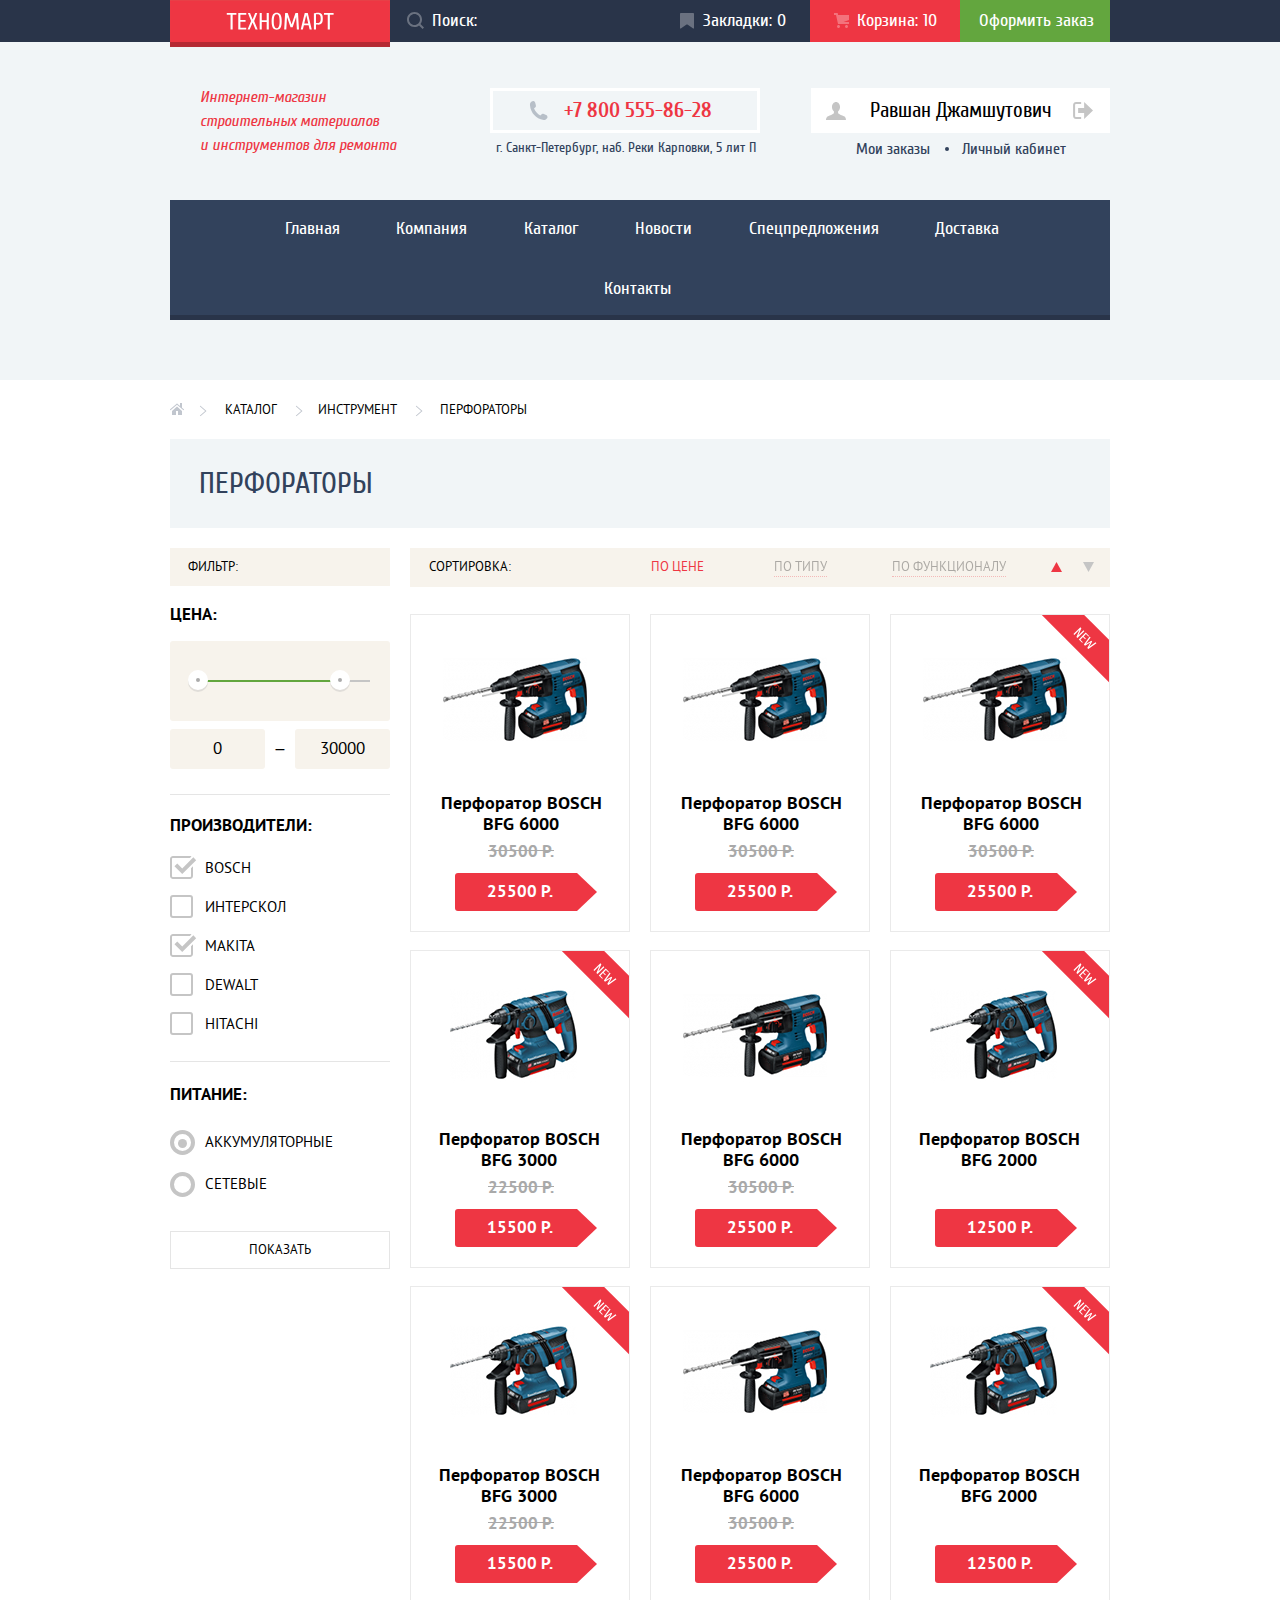
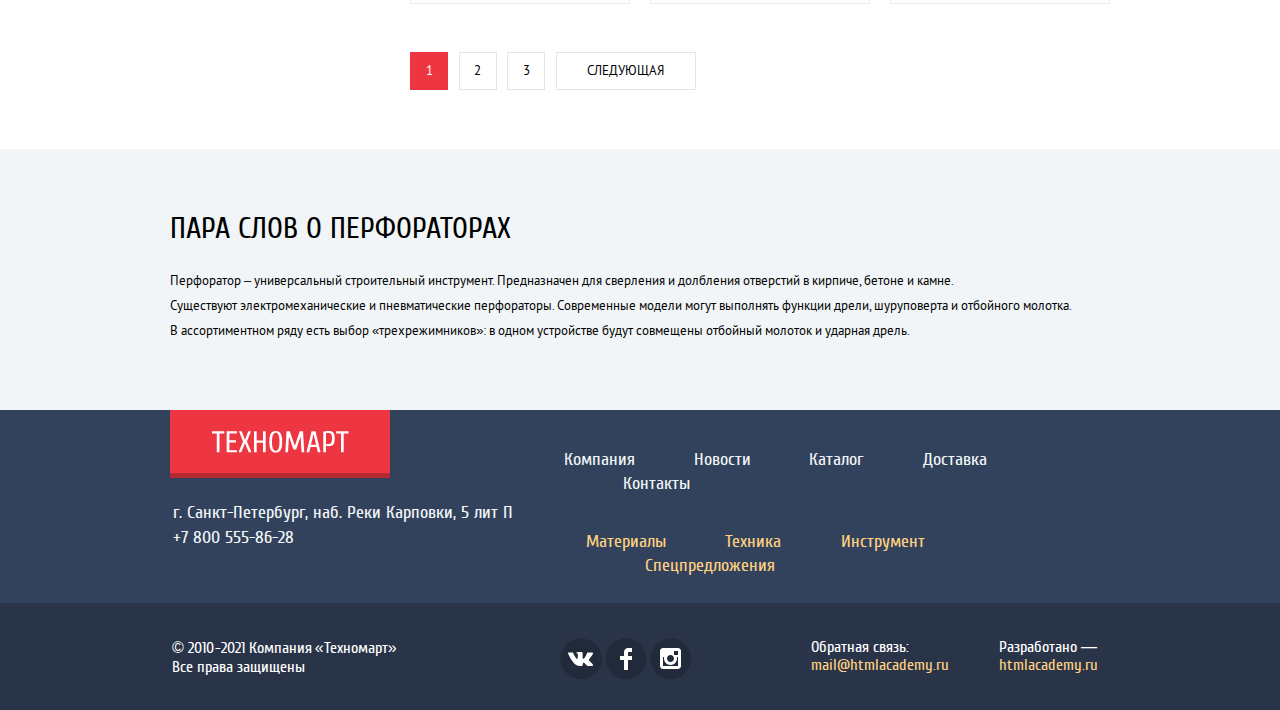
==== commit a686e08d: "Верстка страницы каталога" ====
--- a/catalog.html
+++ b/catalog.html
@@ -9,7 +9,7 @@
   <link rel="apple-touch-icon" href="img/favicons/180.png">
   <link rel="manifest" href="manifest.webmanifest">
   <link href="css/normalize.css" rel="stylesheet">
-  <link href="css/style.css" rel="stylesheet">
+  <link href="css/style.min.css" rel="stylesheet">
 </head>
 
 <body class="page-body">
@@ -17,7 +17,7 @@
     <div class="main-wrapper">
       <div class="main-header-top">
         <div class="main-header-top-wrapper center">
-          <a href="index.html" class="main-header_logo link">
+          <a href="#" class="main-header_logo link">
             <img src="img/logo-header.svg" width="220" height="47" alt="Логотип магазина «Техномарт»"
               class="img-logo image">
           </a>
@@ -50,17 +50,12 @@
       <div class="main-header-center center">
         <h1 class="main-title">Интернет-магазин <br>строительных материалов <br>и инструментов для ремонта</h1>
         <div class="location-box">
-          <a href="tel:+78005558628" class="location-box_phone link">
-            <img src="img/icons/icon-phone.svg" width="19" height="19" alt="Корзина" class="icon-phone image">
-            <span class="span-phone">+7 800 555-86-28</span>
-          </a>
+          <a href="tel:+78005558628" class="location-box_phone link"> +7 800 555-86-28 </a>
           <p class="location-box_address">г. Санкт-Петербург, наб. Реки Карповки, 5 лит П</p>
         </div>
         <ul class="user-menu list">
           <li class="user-menu_item">
-            <a href="#" class="user-link link">
-              <span class="for-hover">Равшан Джамшутович</span>
-            </a>
+            <a href="#" class="user-link link"> Равшан Джамшутович </a>
           </li>
           <li class="user-menu_item user-menu_item_link">
             <a href="#" class="orders-link link">Мои заказы</a>
@@ -110,7 +105,6 @@
       </nav>
     </div>
   </header>
-
   <main class="container">
     <div class="center">
       <ul class="breadcrumbs list">
@@ -206,12 +200,14 @@
             <section class="sorting">
               <h3 class="sorting_title">Сортировка:</h3>
               <div class="sorting_options">
-                <a href="#" class="sorting_options_item sorting_options_item_current sorting_options_item_price link">По цене</a>
+                <a href="#" class="sorting_options_item sorting_options_item_current sorting_options_item_price link">По
+                  цене</a>
                 <a href="#" class="sorting_options_item sorting_options_item_type link">По типу</a>
                 <a href="#" class="sorting_options_item sorting_options_item_function link">По функционалу</a>
               </div>
               <div class="sorting_order">
-                <a href="#" aria-label="По возрастанию" class="sorting_order_upward current sorting_order_option sorting_order_option_current"> </a>
+                <a href="#" aria-label="По возрастанию"
+                  class="sorting_order_upward current sorting_order_option sorting_order_option_current"> </a>
                 <a href="#" aria-label="По убыванию" class="sorting_order_downward sorting_order_option"> </a>
               </div>
             </section>
@@ -411,7 +407,6 @@
       </div>
     </section>
   </main>
-
   <footer class="main-footer">
     <div class="container-main-footer-bg-blue">
       <div class="main-footer_first-container center">
@@ -463,7 +458,7 @@
     <div class="container-main-footer-bg-dark">
       <div class="main-footer_second-container center">
         <div class="footer-copyright-box">
-          <p class="footer-copyright">© 2010–2021 Компания «Техномарт»</p>
+          <p class="footer-copyright">© 2010<span class="copyright-padding-span">-2021 Компания</span>«Техномарт»</p>
           <p class="footer-copyright">Все права защищены</p>
         </div>
         <div class="socials">
@@ -488,9 +483,8 @@
       </div>
     </div>
   </footer>
-  <!--
-    Заготовки для поп-ап
   <section class="popup-in-the-basket">
+    <h2 class="visually-hidden">Добавление в корзину</h2>
     <button type="button" class="button-close popup-in-the-basket-close"></button>
     <p class="popup-in-the-basket_text">Товар добавлен в корзину!</p>
     <div class="popup-in-the-basket_buttons">
@@ -498,8 +492,6 @@
       <button type="button" class="popup-continue-shopping-button">Продолжить покупки</button>
     </div>
   </section>
--->
-
 </body>
 
 </html>
--- a/css/style.min.css
+++ b/css/style.min.css
@@ -0,0 +1 @@
+@font-face{font-family:"Cuprum";src:url(../fonts/cuprum.woff2) format("woff2"),url(../fonts/cuprum.woff) format("woff");font-weight:400;font-style:normal}@font-face{font-family:'Cuprum';src:url(../fonts/cuprumbold.woff2) format("woff2"),url(../fonts/cuprumbold.woff) format("woff");font-weight:700;font-style:normal}@font-face{font-family:'Cuprum';src:url(../fonts/cuprumitalic.woff2) format("woff2"),url(../fonts/cuprumitalic.woff) format("woff");font-weight:400;font-style:italic}@font-face{font-family:'Cuprum';src:url(../fonts/cuprumbolditalic.woff2) format("woff2"),url(../fonts/cuprumbolditalic.woff) format("woff");font-weight:700;font-style:italic}@font-face{font-family:'PT Sans';src:url(../fonts/ptsans.woff2) format("woff2"),url(../fonts/ptsans.woff) format("woff");font-weight:400;font-style:normal}@font-face{font-family:'PT Sans';src:url(../fonts/ptsansbold.woff2) format("woff2"),url(../fonts/ptsansbold.woff) format("woff");font-weight:700;font-style:normal}:root{--basic-red:#EE3643;--basic-light-grey:#F1F5F7;--basic-grey:#F9F5F0;--basic-dark-blue:#293449;--basic-blue:#32425C;--services-list-shadow-top:#405069;--basic-green:#63A63E;--basic-success-green:#5FBB2D;--basic-focus-green:#518534;--basic-white:#ffffff;--basic-black:#000000;--special-black:#161D29;--special-yellow:#FFBF47;--special-sky-blue:#3BBCE3;--special-lilaс:#DC91D8;--special-light-green:#8ED78F;--special-grey:#A9A9A9;--basic-yellow:#FFD180;--special-light-grey:#F4F4F4;--special-dark-grey:#A9A9A9;--special-light-dark-grey:#C5C5C5;--special-white-bg:rgba(0, 0, 0, 0.0001);--special-dark-blue-focus:#1D2739;--promo-white-opacity30:rgba(255, 255, 255, 0.3);--promo-grey-opacity30-hover:rgb(197, 197, 197, 0.3);--promo-grey-opacity30-focus:rgb(169, 169, 169, 0.3);--slider-button-red-hover:#CA2C37;--slider-button-red-focus:#BA2732;--border-grey:#EAEAEA;--basic-black-opacity15:rgba(0, 0, 0, 0.15);--near-white:#F3F7F9;--shadow-popup:rgba(41, 52, 73, 0.75);--popup-bg:#F1F1F1;--filters-bg:#F7F3EC;--border-button:#E5E5E5;--toggle-grey:#ababab;--filters-hover:#B5B5B5;--filters-disabled:#E9E9E9;--filters-disabled-text:#999999}.page{height:100%}.link,.page,.page-body{margin:0;padding:0}.page-body{min-width:960px;min-height:100%;display:grid;grid-template-rows:min-content 1fr min-content;align-content:start;font-family:"Cuprum","Arial",sans-serif;font-weight:400;font-style:normal;font-size:18px;line-height:24px}.link{color:inherit;text-decoration:none}.image{max-width:100%;height:auto}.list{margin:0;padding:0;list-style:none}.center{margin:0 auto;padding:0 10px;width:940px}.visually-hidden{position:absolute;width:1px;height:1px;margin:-1px;border:0;padding:0;white-space:nowrap;clip-path:inset(100%);clip:rect(0 0 0 0);overflow:hidden}.main-header{margin:0;padding:0 0 60px;box-sizing:border-box;color:var(--basic-white);background-color:var(--basic-light-grey)}.main-header-top{margin-top:0;padding-top:0;width:100%;background-color:var(--basic-dark-blue)}.customs-menu,.main-header-top-wrapper{display:flex;flex-direction:row;align-items:center;min-height:42px;padding-top:0;padding-bottom:0}.main-header-top-wrapper{margin-top:0;position:relative}.customs-menu{width:450px;flex-wrap:wrap}.customs-menu_item{width:150px}.main-header-center{display:grid;grid-template-columns:1fr 1fr 1fr;grid-column-gap:20px;align-content:start;padding:42.5px 0 40px;box-sizing:border-box}.main-navigation{padding:0;box-sizing:border-box;background-color:var(--basic-blue)}.main-header_logo{display:block;width:220px;height:47px;position:absolute;top:0;left:10px;background-image:url(../img/logo-header-error.svg);background-repeat:no-repeat}.img-logo{display:block;font-size:0;line-height:0}.main-header_logo:focus .img-logo{display:none}.icon-bookmark,.icon-cart,.icon-search{opacity:30%}.search-form{width:270px;min-height:42px;margin-left:220px;margin-bottom:auto;position:relative;color:var(--basic-white)}.search-form_input{padding-left:42px;width:270px;min-height:42px;font-size:18px;box-sizing:border-box;background-color:inherit;border:0;outline:0}.search-form_input::placeholder{font-size:18px;line-height:24px;color:var(--basic-white)}.search-form:hover .icon-search{opacity:100%}.search-form:focus .icon-search{opacity:0%}.search-form_button{position:absolute;left:17px;top:12px;width:17px;height:17px;background-image:url(../img/icons/icon-search.svg);background-repeat:no-repeat;opacity:30%;background-color:inherit;border:0;outline:0}.search-form:hover .search-form_button{opacity:100%}.search-form_input::-webkit-search-cancel-button,.search-form_input::-webkit-search-decoration,.search-form_input::-webkit-search-results-button,.search-form_input::-webkit-search-results-decoration{display:none}.search-form_input:focus{color:var(--basic-black);background-color:var(--basic-white)}.search-form_input:focus+.search-form_button{background-image:url(../img/icons/icon-search-red.svg);opacity:100%}.favorite-link{display:flex;align-items:center;width:150px;min-height:42px;padding-left:20px;padding-right:10px;box-sizing:border-box}.icon-bookmark{display:block;padding:0;margin:0 9px 0 0}.basket-link .for-focus,.favorite-link .for-focus{padding:0;margin:0}.basket-link{display:flex;align-items:center;width:150px;min-height:42px;padding-left:26px;padding-right:10px;box-sizing:border-box}.icon-cart{display:block;padding:0;margin:-1px 8px 0 0}.basket-link:hover .icon-cart,.favorite-link:hover .icon-bookmark{opacity:100%}.basket-link:focus,.favorite-link:focus{background-color:var(--special-black)}.basket-link:focus .icon-cart,.favorite-link:focus .icon-bookmark{opacity:30%}.basket-link:focus .for-focus,.favorite-link:focus .for-focus,.order-link:focus .for-focus{opacity:50%}.order-link:hover{background-color:var(--basic-success-green)}.order-link:focus{background-color:var(--basic-green)}.order-link{display:block;width:150px;min-height:42px;padding:9px 16px 9px 19px;box-sizing:border-box;background-color:var(--basic-green)}.main-title{margin:0;padding:0 0 0 30px;font-weight:400;font-style:italic;font-size:16px;line-height:24px;color:var(--basic-red)}.location-box{margin:0;padding:0}.location-box_phone{padding:0}.location-box_address{margin:0;padding:0}.location-box{padding-top:3.5px}.location-box_phone{display:block;margin:0 0 3px;width:270px;min-height:45px;font-weight:700;font-size:21px;line-height:30px;color:var(--basic-red);border:3px solid var(--basic-white);box-sizing:border-box;padding-top:4px;padding-right:10px;padding-left:71px;background-image:url(../img/icons/icon-phone.svg);background-repeat:no-repeat;background-position:top 10px left 36px}.location-box_address{padding-left:6px;font-size:14px;line-height:24px;color:var(--basic-blue)}.authorization-menu{display:flex;flex-wrap:wrap;justify-content:flex-end;align-items:flex-start;padding-top:3.5px}.login-link,.registration-link{font-size:21px;line-height:21px;color:var(--basic-black);background-color:var(--basic-white);display:block;width:121px;min-height:45px;box-sizing:border-box;padding:12px 10px 12px 45px;overflow-wrap:break-word}.registration-link{width:150px;margin-left:10px;padding:12px 24px}.login-link:hover,.registration-link:hover{color:var(--basic-red)}.login-link:focus,.registration-link:focus{color:var(--special-light-dark-grey)}.login-link,.login-link:hover{background-repeat:no-repeat;background-position:19px 14px;background-size:20px}.login-link{padding-left:46px;background-image:url(../img/icons/icon-login.svg)}.login-link:hover{background-image:url(../img/icons/icon-login-hover.svg)}.login-link:focus{background-image:url(../img/icons/icon-login.svg);background-repeat:no-repeat;background-position:19px 14px;background-size:20px}.site-navigation{display:flex;flex-wrap:wrap;justify-content:center;width:940px;min-height:60px;margin:0;padding:0 20px;list-style:none;box-sizing:border-box;box-shadow:inset 0 -5px 0 var(--basic-dark-blue)}.site-navigation_item_link{display:block;min-height:60px;padding:17px 25px 19px 32px;box-sizing:border-box}.site-navigation_item_link_main{padding-left:32px;padding-right:31px}.site-navigation_item_link_company{padding-left:25px;padding-right:26px}.site-navigation_item_link_catalog{padding-left:31px;padding-right:28px}.site-navigation_item_link_news{padding-left:28px;padding-right:29px}.site-navigation_item_link_special{padding-left:28px;padding-right:27px}.site-navigation_item_link_delivery{padding-left:29px;padding-right:29px}.site-navigation_item_link_contacts{padding-left:27px;padding-right:32px}.site-navigation_item_link:hover{background-color:var(--basic-dark-blue)}.site-navigation_item_link:focus{background-color:var(--special-dark-blue-focus);box-shadow:inset 0 -5px 0 var(--basic-dark-blue)}.site-navigation_item_link:focus .for-focus{color:var(--basic-white);opacity:50%}.container-main-bg-light{width:100%;margin:0;padding:0;background-color:var(--basic-white)}.container-main-bg-grey{width:100%;background-color:var(--basic-light-grey)}.promo-box-container{display:grid;grid-template-columns:1fr 1fr 1fr;grid-template-rows:auto auto auto;grid-gap:20px;align-content:start;padding-top:59px;padding-bottom:59px;box-sizing:border-box}.promo-slider{grid-column-start:1;grid-column-end:3;grid-row-start:2;grid-row-end:4}.promo-box{width:300px;min-height:123px;padding-top:20px;padding-left:23px;box-sizing:border-box;color:var(--basic-white)}.promo-box_link,.promo-box_title{font-style:normal;overflow-wrap:break-word}.promo-box_title{margin:0 125px 14px 0;padding:0;font-weight:700;font-size:24px;line-height:30px}.promo-box_link{display:block;width:135px;min-height:38px;box-sizing:border-box;padding:10px;margin-bottom:21px;text-align:center;font-weight:400;font-size:14px;line-height:18px;text-transform:uppercase;background-color:var(--promo-white-opacity30)}.promo-box--materials{background-color:var(--special-yellow);background-image:url(../img/icons/catalog_new.svg),url(../img/icons/icons-Promo/icon-1-paint.svg);background-repeat:no-repeat;background-position:right top,right 43px top 31px}.promo-box--machinery,.promo-box--tools{background-color:var(--special-sky-blue);background-image:url(../img/icons/icons-Promo/icon-2-drill.svg);background-repeat:no-repeat;background-position:right 31px top 34px}.promo-box--machinery{background-color:var(--special-lilaс);background-image:url(../img/icons/icons-Promo/icon-3-tractor.svg);background-position:right 31px top 31px}.promo-box--delivery,.promo-box--discount{background-color:var(--special-light-green);background-image:url(../img/icons/icons-Promo/icon-4-basket.svg);background-repeat:no-repeat;background-position:right 45px top 26px}.promo-box--delivery{background-color:var(--special-yellow);background-image:url(../img/icons/icons-Promo/icon-5-truck.svg);background-position:right 32px top 31px}.promo-box_link:hover{background-color:var(--promo-grey-opacity30-hover)}.promo-box_link:focus{background-color:var(--promo-grey-opacity30-focus)}.promo-slider,.promo-slider_item{position:relative;color:var(--basic-white)}.promo-slider_item{padding:0;margin:0;width:620px;font-size:0;line-height:0;display:none}.promo-slider_item_current{display:block}.promo-slider_text{position:absolute;top:23px;left:24px;display:block;padding:0;margin:0;width:500px}.promo-slider_title{padding:0;margin:0 0 6px;font-weight:700;font-size:36px;line-height:36px;text-transform:uppercase}.promo-slider_description{margin:0;padding:0;font-weight:400;font-size:18px;line-height:24px}.promo-slider_button-back,.promo-slider_button-next{position:absolute;display:block;z-index:2;bottom:104px;width:22px;height:40px;background-color:transparent;background-repeat:no-repeat;border:0;outline:0;cursor:pointer}.promo-slider_button-back{left:24px;background-image:url(../img/icons/icon-left.svg)}.promo-slider_button-next{right:20px;background-image:url(../img/icons/icon-right.svg)}.slider-controls{position:absolute;width:200px;z-index:3;display:flex;flex-wrap:wrap;left:295px;bottom:36px;padding:0;margin:0}.slider-controls button{padding:0;width:6px;height:6px;background-color:var(--basic-white);border:2px solid var(--basic-white);border-radius:50%;cursor:pointer;box-sizing:content-box;margin:0 10px 0 0;outline:0}.promo-slider_link-catalog,.slider-controls .current{background-color:var(--basic-red)}.promo-slider_link-catalog{position:absolute;display:block;z-index:2;left:24px;bottom:27px;margin:0;width:192px;min-height:38px;text-align:center;box-sizing:border-box;padding:11px 10px 9px;font-weight:400;font-size:14px;line-height:18px;text-transform:uppercase;overflow-wrap:break-word}.promo-slider_link-catalog:hover{background-color:var(--slider-button-red-hover)}.promo-slider_link-catalog:focus{background-color:var(--slider-button-red-focus)}.best-articles_list{display:grid;grid-template-columns:1fr 1fr 1fr 1fr;grid-gap:20px;align-content:start;padding:20px 0 70px;width:940px;box-sizing:border-box}.section-header{display:flex;justify-content:space-between;align-items:flex-start;width:940px;min-height:89px;box-sizing:border-box;padding-left:28px;padding-right:14px;background-color:var(--basic-grey)}.all-partners_link,.best-articles_link,.best-articles_title,.best-partners_title{margin:30px 0 20px;padding:0;font-weight:400;font-size:30px;line-height:30px;text-transform:uppercase;color:var(--basic-blue)}.all-partners_link,.best-articles_link{display:block;box-sizing:border-box;margin:25px 0 20px;padding:11px 10px 9px;text-align:center;width:192px;min-height:38px;font-size:14px;line-height:18px;color:var(--basic-white);background-color:var(--basic-red)}.all-partners_link:hover,.best-articles_link:hover{background-color:var(--slider-button-red-hover)}.all-partners_link:focus,.best-articles_link:focus{background-color:var(--slider-button-red-focus)}.articles_item{border:1px solid var(--border-grey);min-height:318px;padding:0;font-size:0;line-height:0}.articles_item:hover{box-shadow:0 4px 20px var(--basic-black-opacity15)}.article_link,.articles_item{margin:0;position:relative;width:220px;box-sizing:border-box}.article-figure_image,.article_link,.label-new{display:block;font-size:0;line-height:0;padding:0}.article-figure_image{object-fit:contain;margin:0 auto}.label-new{margin:0 0 0 auto;position:absolute;top:0;right:2px;z-index:2}.label-new-none{display:none}.article-figure_image_wrapper{width:186px;height:164px;padding-top:5px;margin-right:auto;margin-left:auto;position:absolute;top:0;left:17px}.product-title-box{position:relative;min-height:220px;margin-bottom:7px}.article-figure_name{position:relative;font-family:"PT Sans","Arial",sans-serif;font-weight:700;font-size:18px;line-height:21px;color:var(--basic-black);text-align:center;margin:0;width:220px;padding:177px 0 0}.article-figure_name_padding2{width:216px}.new-price,.old-price{text-align:center;font-family:"PT Sans","Arial",sans-serif;font-weight:700;font-size:17px;line-height:18px;text-transform:uppercase}.old-price{color:var(--special-dark-grey);text-decoration:line-through;margin:0;padding:0;min-height:18px}.new-price{display:block;position:relative;width:121.8px;min-height:38px;left:50%;margin-left:-64px;margin-top:13px;margin-bottom:10px;box-sizing:border-box;padding:9px 2px 11px 10px;color:var(--basic-white);background-color:var(--basic-red);border-radius:3px 0 0 3px}.new-price-padding2{margin-left:-66px}.new-price::after{content:"";display:block;width:0;height:0;border:solid 19px transparent;border-left:solid 20.2px var(--basic-red);position:absolute;top:0;left:121.8px}.article-figure_image_BFG9000{padding:0;box-sizing:border-box;margin-right:2px}.article-figure_image_BFG3000{box-sizing:border-box;margin-left:22px;margin-top:23px}.article-figure_image_BFG6000{box-sizing:border-box;margin-left:15px;margin-top:16px}.article-figure_image_BFG2000{box-sizing:border-box;margin-left:22px;margin-top:23px}.article_button-buy,.article_button-favorite{visibility:hidden;width:0;height:0;border:0;outline:0;cursor:pointer;position:absolute;font-family:"Cuprum","Arial",sans-serif;font-weight:400;font-size:14px;line-height:18px;text-transform:uppercase;border-radius:2px;left:41px}.article_button-buy{color:var(--basic-white);background-color:var(--basic-green);background-image:url(../img/icons/icon-cart-15-15.svg);background-repeat:no-repeat;background-position:left 30px top 10px;top:38px;padding-left:54px;padding-right:54px;box-shadow:inset 0 -3px 0 #367315}.article_button-favorite{color:var(--basic-blue);background-color:var(--basic-white);border:3px solid var(--basic-green);top:86px}.articles_item:hover .article-figure_image{visibility:hidden}.articles_item:hover .article_button-buy{visibility:visible;width:135px;min-height:35px}.articles_item:hover .article_button-favorite{visibility:visible;width:135px;min-height:38px;box-sizing:border-box}.article_button-buy:hover{background-color:var(--basic-success-green);width:135px;min-height:35px}.article_button-buy:focus{background-color:var(--basic-focus-green);width:135px;min-height:35px}.article_button-favorite:hover{border:3px solid var(--basic-blue);width:135px;min-height:38px;box-sizing:border-box}.article_button-favorite:focus{width:135px;min-height:38px;box-sizing:border-box;opacity:50%}.best-partners_list{display:grid;grid-template-columns:1fr 1fr 1fr 1fr;grid-column-gap:20px;grid-row-gap:20px;align-content:start;padding-top:20px;padding-bottom:70px;box-sizing:border-box}.partners_item_link{font-size:0;line-height:0;display:block}.partners_item_logo{object-fit:contain}.partners_item_link:hover .partners_item_logo{box-shadow:0 4px 20px var(--basic-black-opacity15)}.partners_item_link:focus .partners_item_logo{opacity:50%}.services{margin:0;padding-top:65px;width:940px;min-height:522px;box-sizing:border-box;background-color:var(--basic-light-grey)}.services_text,.services_title{padding:0;font-weight:400;color:var(--basic-black)}.services_title{margin:0 0 24px;font-family:"Cuprum","Arial",sans-serif;font-size:30px;line-height:30px;text-transform:uppercase}.services_text{margin:0;font-family:"PT Sans","Arial",sans-serif;font-size:13px;line-height:25px}.services-main-box{position:relative;min-height:333px;margin-top:20px}.services_list{padding-top:49px}.services_list_item{margin:0;padding:0}.services_item_link{margin:0 80px 0 0;padding-top:12.5px;padding-bottom:16.5px;padding-left:22px;display:block;min-height:62px;width:240px;font-family:"Cuprum","Arial",sans-serif;font-weight:700;font-size:21px;line-height:30px;box-sizing:border-box;color:var(--basic-white);background-color:var(--basic-blue);border-top:solid 1px var(--services-list-shadow-top);border-bottom:solid 1px var(--basic-dark-blue);overflow-wrap:break-word}.services_item_link:hover{color:var(--basic-white);background-color:var(--basic-dark-blue)}.services_item_link_current,.services_item_link_current:hover{color:var(--basic-blue);background-color:var(--basic-white);border:0;cursor:default}.services_box{width:720px;min-height:327px;position:absolute;top:0;left:230px;box-sizing:border-box}.services_box--credit,.services_box--delivery,.services_box--guarantee{display:block;background-image:url(../img/services-slider-tabs/services-shadow.png),url(../img/services-slider-tabs/delivery.png);background-repeat:no-repeat,no-repeat;background-position:left top,right 11px top 68px;box-sizing:border-box}.services_box--credit,.services_box--guarantee{display:none;background-image:url(../img/services-slider-tabs/services-shadow.png),url(../img/services-slider-tabs/guarantee.png);background-position:left top,right 2px top 45px}.services_box--credit{background-image:url(../img/services-slider-tabs/services-shadow.png),url(../img/services-slider-tabs/credit.png);background-position:left top,right top 46px}.services_box_title{margin:0 220px 28px 90px;padding:47px 0 0;font-family:"Cuprum","Arial",sans-serif;font-weight:400;font-size:30px;line-height:30px;color:var(--basic-blue);text-transform:uppercase;overflow-wrap:break-word}.services_box_title--guarantee{margin-bottom:24px}.services_box_text{margin:0 220px 0 90px;padding:0;font-family:"PT Sans","Arial",sans-serif;font-weight:400;font-size:13px;line-height:25px;color:var(--basic-black);overflow-wrap:break-word}.services_box_text--guarantee{line-height:24px}.line-height-26{line-height:26px}.services_box--guarantee-button{display:block;width:195px;min-height:38px;margin:24.5px 0 0 90px;text-align:center;padding:10px;font-family:"Cuprum","Arial",sans-serif;font-weight:400;font-size:14px;line-height:18px;color:var(--basic-white);text-transform:uppercase;background-color:var(--basic-red);box-sizing:border-box;border-radius:3px}.services_box--guarantee-button_padding{padding-left:2px}.services_box--guarantee-button:hover{background-color:var(--slider-button-red-hover)}.services_box--guarantee-button:focus{background-color:var(--slider-button-red-focus)}.container-main-third{display:grid;grid-template-columns:2fr 1fr;grid-column-gap:40px;align-content:start;padding:70px 0;box-sizing:border-box}.about_title,.contacts_title{margin:0 0 24px;padding:0;font-family:"Cuprum","Arial",sans-serif;font-weight:400;font-size:30px;line-height:30px;color:var(--basic-black);text-transform:uppercase}.about_title_laquo{padding-left:3px;padding-right:1px;letter-spacing:0}.about_text{margin:0}.about_text,.contacts_text{padding:0;font-family:"PT Sans","Arial",sans-serif;font-weight:400;font-size:13px;line-height:24px;color:var(--basic-black)}.about-text-top{margin-bottom:27px}.contacts_text{margin:0 0 33px}.shipping-company-list{margin-top:2px}.shipping-company-list_item{padding-left:38px;font-family:"Cuprum","Arial",sans-serif;font-style:normal;font-weight:400;font-size:18px;line-height:24px;color:var(--basic-black);margin-bottom:12px;position:relative}.shipping-company-list_item::before{content:"";width:25px;height:2px;position:absolute;top:13px;left:0;background-color:var(--basic-red)}.shipping-company-list_item_2::before{top:11.25px}.shipping-company-list_item_3::before{top:9.25px}.about_link,.contact-form-link{font-weight:400;font-size:14px;line-height:18px;color:var(--basic-white);text-transform:uppercase;background-color:var(--basic-red);overflow-wrap:break-word}.contact-form-link{margin:0}.about_link{width:220px;margin:19px 0 0}.about_link,.contact-form-link{display:block;min-height:38px;text-align:center;padding:11px 10px 9px;box-sizing:border-box}.about_link:hover,.contact-form-link:hover{background-color:var(--slider-button-red-hover)}.about_link:focus,.contact-form-link:focus{background-color:var(--slider-button-red-focus)}.map-link{font-size:0;line-height:0;margin-bottom:25px}.map-link,.map-little-image{display:block}.container-main-footer-bg-blue{width:100%;background-color:var(--basic-blue)}.container-main-footer-bg-dark{width:100%;background-color:var(--basic-dark-blue)}.main-footer_first-container{display:flex;align-items:flex-start;justify-content:space-between;flex-wrap:wrap;width:940px;min-height:193px;font-weight:400;font-size:18px;line-height:24px;background-color:var(--basic-blue)}.footer_contacts{width:394px;color:var(--near-white);margin-bottom:25px;line-height:25px}.main-footer_logo{display:block;margin-bottom:22px}.footer-adress-phone-box{margin-left:3px}.footer-img-logo{display:block}.footer-phone{display:block;margin:0;padding:0}.footer-navigation_list{display:flex;width:546px;align-items:flex-start;justify-content:flex-start;flex-wrap:wrap;margin-left:auto;margin-top:38px;margin-bottom:34px;color:var(--basic-light-grey)}.footer-navigation_list_item:not(:first-child),.footer-promo-list_item:not(:first-child){margin-left:58.5px}.footer-promo-list{display:flex;width:524px;align-items:flex-start;margin-left:auto;justify-content:flex-start;flex-wrap:wrap;color:var(--basic-yellow);margin-bottom:25px}.footer-promo-list_item:nth-child(3){margin-left:60.5px}.main-footer_second-container{display:flex;align-items:flex-start;justify-content:flex-start;flex-wrap:wrap;width:940px;min-height:107px;font-weight:400;font-size:16px;line-height:18px;color:var(--basic-white);background-color:var(--basic-dark-blue)}.footer-copyright-box{padding:0;margin:36px 137px 10px 2px}.footer-copyright{display:block;width:250px;margin:0;padding:0;line-height:19px}.copyright-padding-span{padding-left:1px;padding-right:3px}.developed-by_link,.footer-feedback_link{color:var(--basic-yellow);display:block;margin-bottom:10px;overflow-wrap:break-word}.footer-navigation_link:hover,.footer-promo-list_link:hover{text-decoration:underline}.footer-navigation_link:focus,.footer-promo-list_link:focus{opacity:50%;text-decoration:none}.developed-by_link:hover,.footer-feedback_link:hover{text-decoration:underline}.developed-by_link:focus,.footer-feedback_link:focus{color:var(--basic-red);text-decoration:none}.footer-address{margin:0;padding:0}.developed-by,.footer-feedback{padding:0}.socials_list{display:flex;flex-direction:row;align-items:flex-start;justify-content:space-between;flex-wrap:wrap;width:134px;min-height:44px;margin-right:118px;margin-top:34px}.logo-vk{display:inline-block;width:44px;height:44px;background-image:url(../img/icons/socials/vkontakte.svg);background-repeat:no-repeat;background-position:center center}.logo-vk:focus,.logo-vk:hover{width:44px;height:44px;background-image:url(../img/icons/socials/icon-vk-red.svg);background-repeat:no-repeat;background-position:center center}.logo-fb{display:inline-block;width:44px;height:44px;background-image:url(../img/icons/socials/facebook.svg);background-repeat:no-repeat;background-position:center center}.logo-fb:focus,.logo-fb:hover{width:44px;height:44px;background-image:url(../img/icons/socials/icon-fb-red.svg);background-repeat:no-repeat;background-position:center center}.logo-insta{display:inline-block;width:44px;height:44px;background-image:url(../img/icons/socials/instagram.svg);background-repeat:no-repeat;background-position:center center}.logo-insta:focus,.logo-insta:hover{width:44px;height:44px;background-image:url(../img/icons/socials/icon-insta-red.svg);background-repeat:no-repeat;background-position:center center}.footer-feedback{display:block;width:145px;margin:35px 43px 0 0}.developed-by{display:block;width:100px;margin:35px 0 0}.contact-form-container{width:620px;height:430px;border-top:solid 7px var(--basic-red);box-shadow:0 20px 40px 0 var(--shadow-popup);box-sizing:border-box;position:fixed;margin:auto;display:none;background-color:var(--basic-white);top:0;right:0;left:0;bottom:0;z-index:10}.button-close{display:inline-block;position:absolute;top:14px;right:11px;width:20.97px;height:20.97px;background-color:inherit;background-image:url(../img/icons/icon-close.svg);background-repeat:no-repeat;border:0;outline:0;cursor:pointer}.contact-form,.contact-form-box-top{display:flex;justify-content:space-between;box-sizing:border-box}.contact-form{font-family:"Cuprum","Arial",sans-serif;font-style:normal;font-weight:400;font-size:18px;line-height:24px;padding-top:40px;flex-direction:column;height:423px}.contact-form-box-top{padding-left:80px;padding-right:80px;flex-wrap:wrap;align-content:flex-start;width:620px;height:289px}.contact-form_item{padding:0;margin:0 0 14px}.contact-form_input{width:220px;height:38px;font-family:"PT Sans","Arial",sans-serif;font-weight:400;font-size:13px;line-height:24px;color:var(--basic-black);background-color:inherit;border:2px solid var(--special-light-dark-grey);outline:0;box-sizing:border-box;margin:0;padding:0 0 0 3px}.contact-form_input::placeholder{font-family:"PT Sans","Arial",sans-serif;font-weight:400;font-size:13px;line-height:24px;color:var(--special-dark-grey);width:220px;min-height:38px;outline:0;border:0;box-sizing:border-box;padding-left:8px}.contact-form_input_textarea{resize:none;width:460px;height:114px;box-sizing:border-box;padding-top:4px}.contact-form_label{display:block;padding-left:1px;margin-bottom:10px;box-sizing:border-box}.button-submit-bg{background-color:var(--special-light-grey);width:620px;min-height:112px;padding-left:80px;padding-right:80px;padding-top:37px;box-sizing:border-box}.button-submit{margin:0;padding:0;width:460px;height:38px;font-weight:400;font-size:14px;line-height:18px;color:var(--basic-white);text-transform:uppercase;background-color:var(--basic-red);border:0;outline:0;cursor:pointer;display:block}.button-submit:hover{background-color:var(--slider-button-red-hover)}.basket-link_for-counter:focus,.button-submit:focus{background-color:var(--slider-button-red-focus)}.modal-map{width:940px;height:448px;border-top:solid 7px var(--basic-red);box-shadow:0 20px 40px 0 var(--shadow-popup);box-sizing:border-box;position:fixed;margin:auto;display:none;top:0;right:0;left:0;bottom:0;z-index:10;background-color:var(--basic-white)}.modal-map-iframe{border:0}.button-close-map{background-color:transparent;position:absolute;top:10px;right:10px}.basket-link-catalog{padding-left:24px}.basket-link_for-counter{background-color:var(--basic-red)}.user-menu{display:flex;flex-wrap:wrap;justify-content:center;align-items:flex-start;align-content:flex-start;width:300px;padding-top:3.5px;box-sizing:border-box;padding-left:1px}.user-menu_item_link{margin-left:16px;margin-right:16px;box-sizing:border-box;padding:0;margin-top:7px}.user-link,.user-link:hover{background-repeat:no-repeat;background-position:left 15px center,right 17px center;background-size:20px,20px}.user-link{display:block;margin:0;padding:12px 45px;width:299px;min-height:45px;font-family:"Cuprum","Arial",sans-serif;font-weight:400;font-size:21px;line-height:21px;color:var(--basic-black);background-image:url(../img/icons/icon-user.svg),url(../img/icons/icon-logout.svg);background-color:var(--basic-white);box-sizing:border-box;text-align:center;overflow-wrap:break-word}.user-link:hover{background-image:url(../img/icons/icon-user-blue.svg),url(../img/icons/icon-logout-blue.svg)}.user-link:focus{background-image:url(../img/icons/icon-user.svg),url(../img/icons/icon-logout.svg);background-repeat:no-repeat;background-position:left 15px center,right 17px center;background-size:20px,20px}.account-link,.orders-link{font-family:"Cuprum","Arial",sans-serif;font-weight:400;font-size:16px;line-height:18px;color:var(--basic-blue);margin-top:0;display:block}.orders-link{position:relative;max-width:80px;overflow-wrap:break-word}.account-link{max-width:105px;overflow-wrap:break-word}.orders-link::after{content:"";width:4px;height:4px;border-radius:50%;background-color:var(--basic-blue);display:block;position:absolute;top:7px;left:89px}.account-link:hover,.orders-link:hover{color:var(--basic-red)}.account-link:focus,.orders-link:focus,.user-link:focus{color:var(--special-light-dark-grey)}.breadcrumbs{display:flex;flex-wrap:wrap;align-content:flex-start;justify-content:flex-start;width:940px;min-height:59px;box-sizing:border-box;padding-top:21px;padding-bottom:20px}.breadcrumbs_item{margin-right:40px;font-family:"PT Sans","Arial",sans-serif;font-weight:400;font-size:13px;line-height:18px;color:var(--basic-black);text-transform:uppercase;position:relative}.breadcrumbs_item_link_home{display:block;padding-top:2px;box-sizing:border-box;padding-bottom:0;line-height:0;font-size:0;margin-bottom:0}.breadcrumbs_item:not(:first-child)::before{content:"";display:block;width:8px;height:12px;background-image:url(../img/icons/icon-next-breadcrumbs.svg);background-repeat:no-repeat;position:absolute;top:4px;left:-21px}.breadcrumbs .breadcrumbs_item_catalog::before{position:absolute;left:-25px}.breadcrumbs .breadcrumbs_item_current::before,.breadcrumbs .breadcrumbs_item_tools::before{position:absolute;left:-22px}.breadcrumbs_item_link_catalog,.breadcrumbs_item_link_tools{padding-left:1px}.breadcrumbs_item_link_perforators{padding-left:3px}.perforators_title{margin:0;padding:30px 29px 29px;box-sizing:border-box;font-family:"Cuprum","Arial",sans-serif;font-weight:400;font-size:30px;line-height:30px;color:var(--basic-blue);text-transform:uppercase;background-color:var(--basic-light-grey)}.grid-container-perforators{display:grid;grid-template-columns:1fr 3fr;grid-column-gap:20px;align-content:start;padding:0;margin-top:20px;box-sizing:border-box}.filters{grid-column-start:1;grid-column-end:2}.grid-container-right{grid-column-start:2;grid-column-end:3}.battery-power-supply-perforators_list{display:grid;grid-template-columns:1fr 1fr 1fr;grid-column-gap:20px;grid-row-gap:18px;align-content:start;padding:0;margin-top:27px;margin-bottom:48px;box-sizing:border-box}.filters_form{font-family:"PT Sans","Arial",sans-serif;background-color:var(--basic-white)}.fieldset,.filters_title{margin:0;max-width:220px;box-sizing:border-box}.filters_title{padding:10px 18px;font-family:"PT Sans","Arial",sans-serif;font-weight:400;font-size:13px;line-height:18px;color:var(--basic-black);text-transform:uppercase;background-color:var(--filters-bg);overflow-wrap:break-word}.fieldset{padding:0;border:0;outline:0}.fieldset-price_name,.fieldset_name{max-width:220px;box-sizing:border-box;word-break:break-all}.fieldset_name{font-weight:700;font-size:17px;line-height:30px;color:var(--basic-black);text-transform:uppercase}.fieldset-price_name{padding-top:13.15px;padding-bottom:11.85px}.fieldset-price_range-controls{width:220px;height:80px;border-radius:3px;background-color:var(--filters-bg);padding-top:39px;padding-right:20px;padding-left:20px;box-sizing:border-box;position:relative;z-index:0}.bar,.scale{height:2px;position:relative}.scale{background:var(--special-light-dark-grey);width:100%}.bar{margin-left:0;width:80%;background:var(--basic-green)}.toggle,.toggle-max::after,.toggle-min::after{background-color:var(--toggle-grey);position:absolute}.toggle{top:29px;left:0;width:4px;height:4px;padding:0;border:8px solid var(--basic-white);border-radius:50%;cursor:pointer}.toggle-min{left:18px}.toggle-max{left:160px}.toggle-max::after,.toggle-min::after{content:"";width:20px;height:12px;border-radius:0 0 11px 11px;opacity:30%;display:block;z-index:-1;left:-8px;top:2px}.fieldset-price_controls{display:flex;flex-wrap:wrap;justify-content:space-between;align-content:center;width:220px;margin-top:8px;margin-bottom:25px;min-height:38px;font-weight:400;font-size:17px;line-height:18px}.fieldset-price-input{margin:0;width:95px;background-color:var(--filters-bg);text-align:center;padding:10px;box-sizing:border-box;border:0;outline:0;border-radius:3px}.fieldset-price-input::-webkit-inner-spin-button,.fieldset-price-input::-webkit-outer-spin-button{-webkit-appearance:none;margin:0}.fieldset-price_between{margin:0;font-size:16px;padding-top:10px}.fieldset-manufacturers,.fieldset-price{border-bottom:1px solid var(--border-button)}.fieldset-manufacturers_name{padding-top:15px;padding-bottom:15px;max-width:220px;box-sizing:border-box;word-break:break-all}.fieldset-manufacturers_list{padding-top:3px;padding-bottom:8px}.fieldset-manufacturers_list_item{padding:0;margin:0 0 20px;font-weight:400;font-size:15px;line-height:19px;text-transform:uppercase}.fieldset-power-supply_name{padding-top:17px;padding-bottom:23.85px;max-width:220px;box-sizing:border-box;word-break:break-all}.fieldset-manufacturers_button_name,.fieldset-power-supply-button-name{font-weight:400;font-size:15px;line-height:19px;text-transform:uppercase;display:block;cursor:pointer;position:relative;user-select:none}.fieldset-manufacturers_button_name{padding-left:35px}.fieldset-manufacturers_button+.fieldset-manufacturers_button_name::before{content:"";position:absolute;left:0;top:-2px;width:23px;height:23px;border:2px solid var(--special-light-dark-grey);box-sizing:border-box;border-radius:3px}.fieldset-manufacturers_button:checked+.fieldset-manufacturers_button_name::before{display:none}.fieldset-manufacturers_button:checked+.fieldset-manufacturers_button_name::after{content:"";position:absolute;top:-2px;left:0;width:27px;height:23px;background-image:url(../img/buttons/checkbox-on.svg);background-repeat:no-repeat;background-position:0 0}.fieldset-power-supply_item{padding:0;margin:0 0 23px;font-weight:400;font-size:15px;line-height:19px;text-transform:uppercase}.fieldset-power-supply-button-name{padding-left:35px}.fieldset-power-supply-button+.fieldset-power-supply-button-name::before{content:"";position:absolute;left:0;top:-2px;width:25px;height:25px;border:4px solid var(--special-light-dark-grey);box-sizing:border-box;border-radius:50%}.fieldset-power-supply-button:checked+.fieldset-power-supply-button-name::after{content:"";position:absolute;left:8px;top:7px;width:9px;height:9px;background-color:var(--special-light-dark-grey);border-radius:50%}.fieldset-manufacturers_button:hover+.fieldset-manufacturers_button_name::before{border-color:var(--filters-hover)}.fieldset-manufacturers_button:checked:hover+.fieldset-manufacturers_button_name::after{background-image:url(../img/buttons/checkbox-on-hover.svg);background-repeat:no-repeat;background-position:0 0}.fieldset-manufacturers_button[disabled]+.fieldset-manufacturers_button_name::before{border-color:var(--filters-hover);opacity:40%}.fieldset-manufacturers_button:checked[disabled]+.fieldset-manufacturers_button_name::after{background-image:url(../img/buttons/checkbox-on-hover.svg);background-repeat:no-repeat;background-position:0 0;opacity:40%}.fieldset-power-supply-button:hover+.fieldset-power-supply-button-name::before{border-color:var(--filters-hover)}.fieldset-power-supply-button:checked:hover+.fieldset-power-supply-button-name::after{background-color:var(--filters-hover)}.fieldset-power-supply-button[disabled]+.fieldset-power-supply-button-name::before{border-color:var(--filters-hover);opacity:40%}.fieldset-power-supply-button:checked[disabled]+.fieldset-power-supply-button-name::after{background-color:var(--filters-hover);opacity:40%}.fieldset-manufacturers_button[disabled]+.fieldset-manufacturers_button_name,.fieldset-power-supply-button[disabled]+.fieldset-power-supply-button-name{opacity:40%}.filters_button{display:block;width:220px;min-height:38px;margin-top:15px;text-transform:uppercase;background-color:var(--basic-white);border:1px solid var(--border-button);outline:0;cursor:pointer;word-break:break-all}.filters_button,.sorting,.sorting_title{font-weight:400;font-size:13px;line-height:18px}.sorting{display:flex;flex-wrap:wrap;align-content:flex-start;justify-content:flex-start;box-sizing:border-box;padding:10px 16px 10px 19px;font-family:"PT Sans","Arial",sans-serif;text-transform:uppercase;background-color:var(--filters-bg)}.sorting_title{margin:0;padding:0 140px 0 0;font-style:normal;font-stretch:normal;color:var(--basic-black)}.sorting_options{display:flex;flex-wrap:wrap;align-content:center;justify-content:flex-start;width:390px}.sorting_options_item{margin-right:20px;display:block;opacity:30%;border-bottom:dotted 1px var(--basic-red)}.sorting_options_item:hover{opacity:100%;border-bottom:solid 1px var(--basic-red)}.sorting_options_item_current{color:var(--basic-red);opacity:100%}.sorting_options_item_current,.sorting_options_item_current:hover{border-bottom:none;cursor:default}.sorting_options_item_price{margin-right:70px}.sorting_options_item_type{margin-right:65px}.sorting_order{margin-left:auto;margin-top:-1px;display:flex;flex-wrap:wrap;width:43px;justify-content:space-between;align-items:center}.sorting_order_option{width:11px;height:10px;display:block;background-repeat:no-repeat;font-size:0;line-height:0}.sorting_order_upward{background-image:url(../img/icons/icon-dir-up-grey.svg);background-repeat:no-repeat}.sorting_order_upward:hover{background-image:url(../img/icons/icon-dir-up-black.svg);background-repeat:no-repeat}.sorting_order_upward.current{background-image:url(../img/icons/icon-dir-up.svg);background-repeat:no-repeat;cursor:default}.sorting_order_downward{background-image:url(../img/icons/icon-dir-down.svg)}.sorting_order_downward:hover{background-image:url(../img/icons/icon-dir-down-black.svg)}.sorting_order_downward.current{background-image:url(../img/icons/icon-dir-down-red.svg)}.battery-power-supply-perforators_title{display:none}.pagination-list{display:flex;flex-wrap:wrap;justify-content:flex-start;align-content:flex-start;margin-bottom:49px}.pagination-item{margin-bottom:10px}.pagination-item:not(:first-child){margin-left:10.5px}.pagination-link{display:block;font-family:"PT Sans","Arial",sans-serif;font-weight:400;font-size:13px;line-height:18px;color:var(--basic-black);text-transform:uppercase;border:1px solid var(--border-button);text-align:center;box-sizing:border-box;padding:9px 4px;word-break:break-all}.pagination-link-number{width:38px;min-height:38px;box-sizing:border-box}.pagination-link-next{width:140px;min-height:38px}.pagination-link:hover{border:1px solid var(--special-light-dark-grey)}.pagination-link:focus{border:1px solid var(--basic-red)}.pagination-link-current,.pagination-link-current:focus,.pagination-link-current:hover{padding:10px 5px;color:var(--basic-white);background-color:var(--basic-red);border:0}.briefly{color:var(--basic-black);background-color:var(--basic-light-grey)}.briefly-box{padding-top:65px;padding-bottom:67px}.briefly_title{margin:0 0 24px;padding:0;font-family:"Cuprum","Arial",sans-serif;font-weight:400;font-size:30px;line-height:30px;text-transform:uppercase}.briefly_text{margin:0;padding:0;font-family:"PT Sans","Arial",sans-serif;font-weight:400;font-size:13px;line-height:25px}.popup-in-the-basket{position:fixed;margin:auto;background-color:var(--basic-white);top:0;right:0;left:0;bottom:0;z-index:10;width:620px;height:282px;display:none;box-shadow:0 20px 40px 0 var(--shadow-popup);border-top:solid 7px var(--basic-red);box-sizing:border-box}.popup-in-the-basket-close{margin:-3px 0 auto auto}.popup-in-the-basket_text{font-family:"Cuprum","Arial",sans-serif;font-weight:700;font-size:24px;line-height:30px;text-align:center;margin-top:67px}.popup-in-the-basket_text::before{content:url(../img/icons/icon-mark.svg);display:inline-block;width:66px;height:66px;position:absolute;top:48px;left:81px}.popup-in-the-basket_buttons{position:absolute;bottom:0;display:flex;flex-wrap:wrap;justify-content:center;align-content:center;margin:0;width:620px;min-height:112px;background-color:var(--popup-bg);padding-left:2px;box-sizing:border-box}.popup-order-link{display:block;margin:0 5px;padding:11px 9px 9px 10px;box-sizing:border-box;width:192px;min-height:38px;text-align:center;font-family:"Cuprum","Arial",sans-serif;font-weight:400;font-size:14px;line-height:18px;text-transform:uppercase;color:var(--basic-white);background-color:var(--basic-red)}.popup-order-link:hover{background-color:var(--slider-button-red-hover)}.popup-order-link:focus{background-color:var(--slider-button-red-focus)}.popup-continue-shopping-button{display:block;margin:0 5px;padding:11px 9px 9px 10px;box-sizing:border-box;width:192px;min-height:38px;text-align:center;font-family:"Cuprum","Arial",sans-serif;font-weight:400;font-size:14px;line-height:18px;text-transform:uppercase;color:var(--basic-black);background-color:var(--basic-white);border:0;outline:0;cursor:pointer}
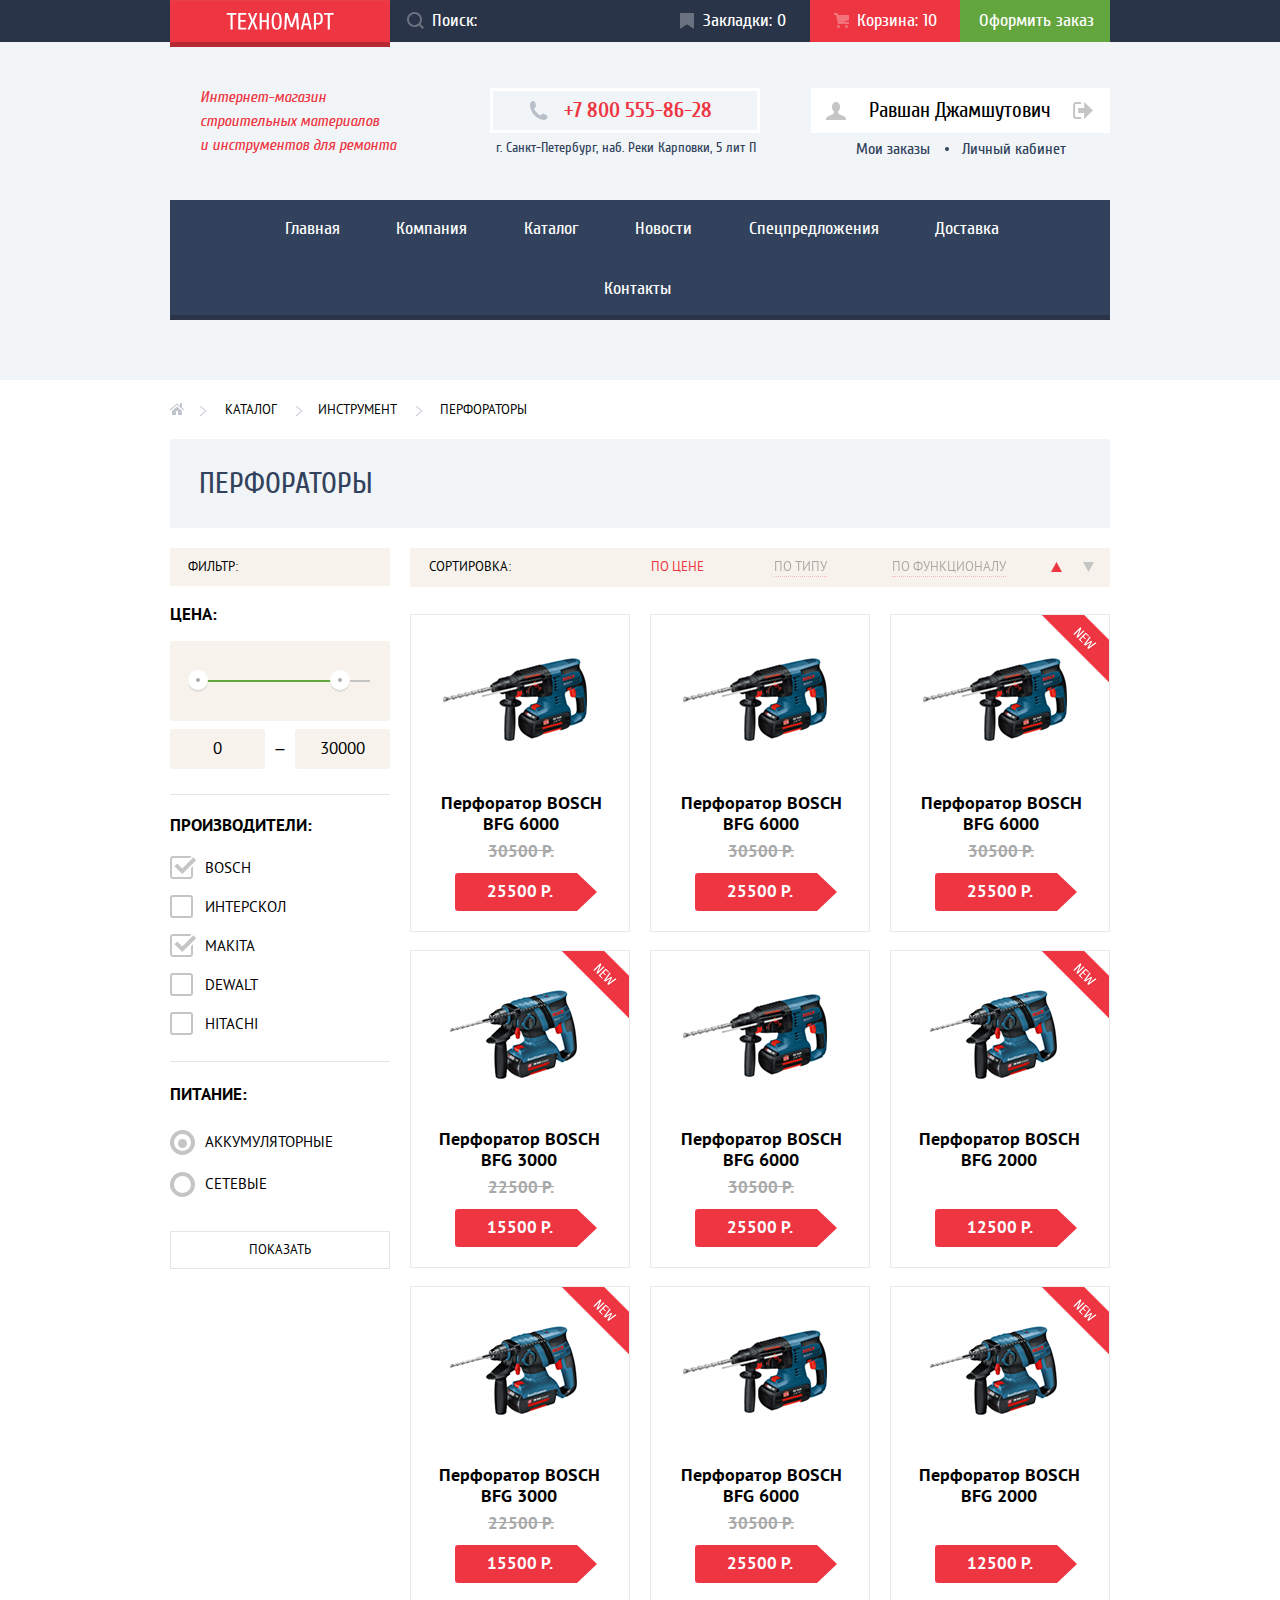
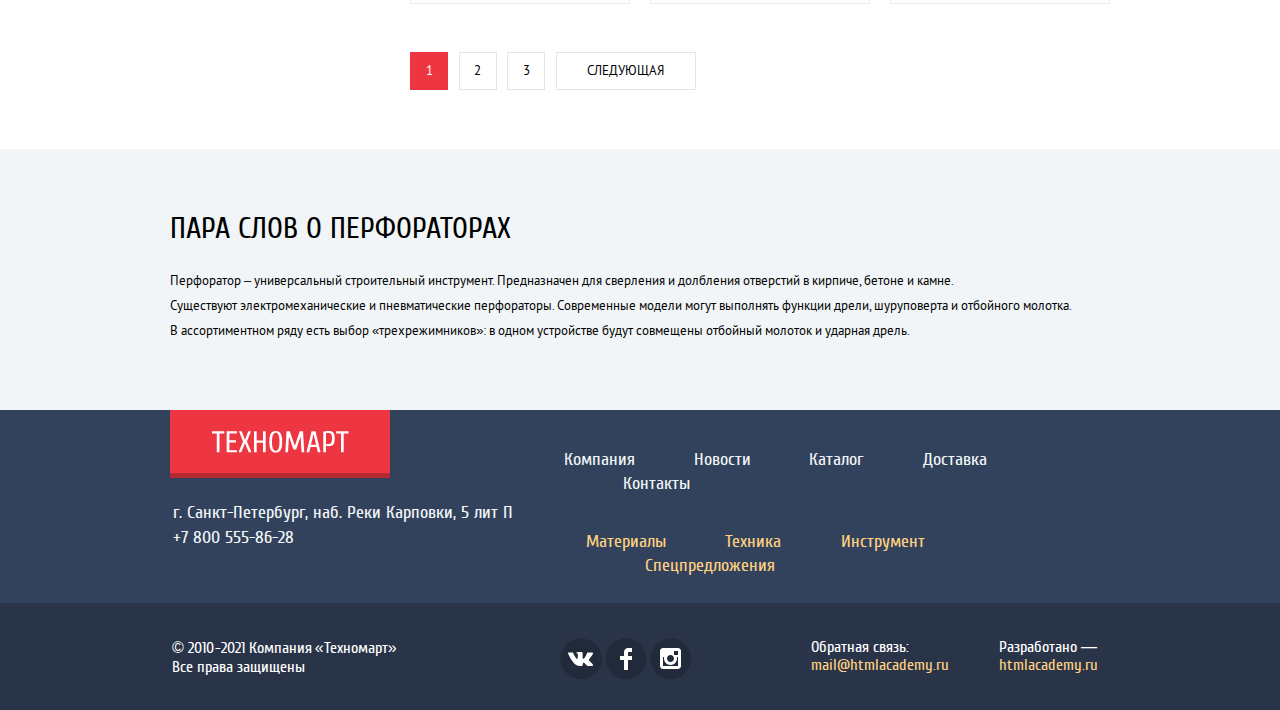
==== commit def7b40c: "Формы + Модальные + Карта" ====
--- a/catalog.html
+++ b/catalog.html
@@ -17,7 +17,7 @@
     <div class="main-wrapper">
       <div class="main-header-top">
         <div class="main-header-top-wrapper center">
-          <a href="#" class="main-header_logo link">
+          <a href="index.html" class="main-header_logo link">
             <img src="img/logo-header.svg" width="220" height="47" alt="Логотип магазина «Техномарт»"
               class="img-logo image">
           </a>
@@ -54,8 +54,10 @@
           <p class="location-box_address">г. Санкт-Петербург, наб. Реки Карповки, 5 лит П</p>
         </div>
         <ul class="user-menu list">
-          <li class="user-menu_item">
-            <a href="#" class="user-link link"> Равшан Джамшутович </a>
+          <li class="user-menu_item user-menu_item_name">
+            <a href="profile.html" class="user-link link"> Равшан Джамшутович </a>
+            <a href="logout.html" class="logout-link link"
+              aria-label="Кнопка выхода из авторизованной версии сайта"></a>
           </li>
           <li class="user-menu_item user-menu_item_link">
             <a href="#" class="orders-link link">Мои заказы</a>
@@ -134,8 +136,8 @@
                     <div class="scale">
                       <div class="bar"></div>
                     </div>
-                    <div class="toggle toggle-min" tabindex="0"></div>
-                    <div class="toggle toggle-max" tabindex="0"></div>
+                    <div class="toggle toggle-min" tabindex="0" aria-label="Кнопка минимальной цены"></div>
+                    <div class="toggle toggle-max" tabindex="0" aria-label="Кнопка максимальной цены"></div>
                   </div>
                   <div class="fieldset-price_controls">
                     <label class="fieldset-price_min">
@@ -222,7 +224,7 @@
                       <h3 class="article-figure_name">Перфоратор BOSCH <br> BFG 6000</h3>
                       <div class="article-figure_image_wrapper">
                         <img src="img/content/articles/snippet-945-bosch-BFG-6000.jpg" width="144" height="128"
-                          alt="Перфоратор BOSCH BFG 6000"
+                          alt="Синий перфоратор со средним сверлом"
                           class="article-figure_image image article-figure_image_BFG6000">
                       </div>
                     </div>
@@ -240,7 +242,7 @@
                       <h3 class="article-figure_name">Перфоратор BOSCH <br> BFG 6000</h3>
                       <div class="article-figure_image_wrapper">
                         <img src="img/content/articles/snippet-945-bosch-BFG-6000.jpg" width="144" height="128"
-                          alt="Перфоратор BOSCH BFG 6000"
+                          alt="Синий перфоратор со средним сверлом"
                           class="article-figure_image image article-figure_image_BFG6000">
                       </div>
                     </div>
@@ -257,7 +259,7 @@
                       <h3 class="article-figure_name">Перфоратор BOSCH <br> BFG 6000</h3>
                       <div class="article-figure_image_wrapper">
                         <img src="img/content/articles/snippet-945-bosch-BFG-6000.jpg" width="144" height="128"
-                          alt="Перфоратор BOSCH BFG 6000"
+                          alt="Синий перфоратор со средним сверлом"
                           class="article-figure_image image article-figure_image_BFG6000">
                       </div>
                     </div>
@@ -274,7 +276,7 @@
                       <h3 class="article-figure_name article-figure_name_padding2">Перфоратор BOSCH <br> BFG 3000</h3>
                       <div class="article-figure_image_wrapper">
                         <img src="img/content/articles/snippet-18927-bosch-bfg-3000.jpg" width="127" height="112"
-                          alt="Перфоратор BOSCH BFG 3000"
+                          alt="Синий перфоратор с коротким сверлом"
                           class="article-figure_image image article-figure_image_BFG3000">
                       </div>
                     </div>
@@ -292,7 +294,7 @@
                       <h3 class="article-figure_name">Перфоратор BOSCH <br> BFG 6000</h3>
                       <div class="article-figure_image_wrapper">
                         <img src="img/content/articles/snippet-945-bosch-BFG-6000.jpg" width="144" height="128"
-                          alt="Перфоратор BOSCH BFG 6000"
+                          alt="Синий перфоратор со средним сверлом"
                           class="article-figure_image image article-figure_image_BFG6000">
                       </div>
                     </div>
@@ -309,7 +311,7 @@
                       <h3 class="article-figure_name article-figure_name_padding2">Перфоратор BOSCH <br> BFG 2000</h3>
                       <div class="article-figure_image_wrapper">
                         <img src="img/content/articles/snippet-18927-bosch-bfg-3000.jpg" width="127" height="112"
-                          alt="Перфоратор BOSCH BFG 2000"
+                          alt="Синий перфоратор с коротким сверлом"
                           class="article-figure_image image article-figure_image_BFG2000">
                       </div>
                     </div>
@@ -326,7 +328,7 @@
                       <h3 class="article-figure_name article-figure_name_padding2">Перфоратор BOSCH <br> BFG 3000</h3>
                       <div class="article-figure_image_wrapper">
                         <img src="img/content/articles/snippet-18927-bosch-bfg-3000.jpg" width="127" height="112"
-                          alt="Перфоратор BOSCH BFG 3000"
+                          alt="Синий перфоратор с коротким сверлом"
                           class="article-figure_image image article-figure_image_BFG3000">
                       </div>
                     </div>
@@ -344,7 +346,7 @@
                       <h3 class="article-figure_name">Перфоратор BOSCH <br> BFG 6000</h3>
                       <div class="article-figure_image_wrapper">
                         <img src="img/content/articles/snippet-945-bosch-BFG-6000.jpg" width="144" height="128"
-                          alt="Перфоратор BOSCH BFG 6000"
+                          alt="Синий перфоратор со средним сверлом"
                           class="article-figure_image image article-figure_image_BFG6000">
                       </div>
                     </div>
@@ -361,7 +363,7 @@
                       <h3 class="article-figure_name article-figure_name_padding2">Перфоратор BOSCH <br> BFG 2000</h3>
                       <div class="article-figure_image_wrapper">
                         <img src="img/content/articles/snippet-18927-bosch-bfg-3000.jpg" width="127" height="112"
-                          alt="Перфоратор BOSCH BFG 2000"
+                          alt="Синий перфоратор с коротким сверлом"
                           class="article-figure_image image article-figure_image_BFG2000">
                       </div>
                     </div>
--- a/css/style.min.css
+++ b/css/style.min.css
@@ -1 +1 @@
-@font-face{font-family:"Cuprum";src:url(../fonts/cuprum.woff2) format("woff2"),url(../fonts/cuprum.woff) format("woff");font-weight:400;font-style:normal}@font-face{font-family:'Cuprum';src:url(../fonts/cuprumbold.woff2) format("woff2"),url(../fonts/cuprumbold.woff) format("woff");font-weight:700;font-style:normal}@font-face{font-family:'Cuprum';src:url(../fonts/cuprumitalic.woff2) format("woff2"),url(../fonts/cuprumitalic.woff) format("woff");font-weight:400;font-style:italic}@font-face{font-family:'Cuprum';src:url(../fonts/cuprumbolditalic.woff2) format("woff2"),url(../fonts/cuprumbolditalic.woff) format("woff");font-weight:700;font-style:italic}@font-face{font-family:'PT Sans';src:url(../fonts/ptsans.woff2) format("woff2"),url(../fonts/ptsans.woff) format("woff");font-weight:400;font-style:normal}@font-face{font-family:'PT Sans';src:url(../fonts/ptsansbold.woff2) format("woff2"),url(../fonts/ptsansbold.woff) format("woff");font-weight:700;font-style:normal}:root{--basic-red:#EE3643;--basic-light-grey:#F1F5F7;--basic-grey:#F9F5F0;--basic-dark-blue:#293449;--basic-blue:#32425C;--services-list-shadow-top:#405069;--basic-green:#63A63E;--basic-success-green:#5FBB2D;--basic-focus-green:#518534;--basic-white:#ffffff;--basic-black:#000000;--special-black:#161D29;--special-yellow:#FFBF47;--special-sky-blue:#3BBCE3;--special-lilaс:#DC91D8;--special-light-green:#8ED78F;--special-grey:#A9A9A9;--basic-yellow:#FFD180;--special-light-grey:#F4F4F4;--special-dark-grey:#A9A9A9;--special-light-dark-grey:#C5C5C5;--special-white-bg:rgba(0, 0, 0, 0.0001);--special-dark-blue-focus:#1D2739;--promo-white-opacity30:rgba(255, 255, 255, 0.3);--promo-grey-opacity30-hover:rgb(197, 197, 197, 0.3);--promo-grey-opacity30-focus:rgb(169, 169, 169, 0.3);--slider-button-red-hover:#CA2C37;--slider-button-red-focus:#BA2732;--border-grey:#EAEAEA;--basic-black-opacity15:rgba(0, 0, 0, 0.15);--near-white:#F3F7F9;--shadow-popup:rgba(41, 52, 73, 0.75);--popup-bg:#F1F1F1;--filters-bg:#F7F3EC;--border-button:#E5E5E5;--toggle-grey:#ababab;--filters-hover:#B5B5B5;--filters-disabled:#E9E9E9;--filters-disabled-text:#999999}.page{height:100%}.link,.page,.page-body{margin:0;padding:0}.page-body{min-width:960px;min-height:100%;display:grid;grid-template-rows:min-content 1fr min-content;align-content:start;font-family:"Cuprum","Arial",sans-serif;font-weight:400;font-style:normal;font-size:18px;line-height:24px}.link{color:inherit;text-decoration:none}.image{max-width:100%;height:auto}.list{margin:0;padding:0;list-style:none}.center{margin:0 auto;padding:0 10px;width:940px}.visually-hidden{position:absolute;width:1px;height:1px;margin:-1px;border:0;padding:0;white-space:nowrap;clip-path:inset(100%);clip:rect(0 0 0 0);overflow:hidden}.main-header{margin:0;padding:0 0 60px;box-sizing:border-box;color:var(--basic-white);background-color:var(--basic-light-grey)}.main-header-top{margin-top:0;padding-top:0;width:100%;background-color:var(--basic-dark-blue)}.customs-menu,.main-header-top-wrapper{display:flex;flex-direction:row;align-items:center;min-height:42px;padding-top:0;padding-bottom:0}.main-header-top-wrapper{margin-top:0;position:relative}.customs-menu{width:450px;flex-wrap:wrap}.customs-menu_item{width:150px}.main-header-center{display:grid;grid-template-columns:1fr 1fr 1fr;grid-column-gap:20px;align-content:start;padding:42.5px 0 40px;box-sizing:border-box}.main-navigation{padding:0;box-sizing:border-box;background-color:var(--basic-blue)}.main-header_logo{display:block;width:220px;height:47px;position:absolute;top:0;left:10px;background-image:url(../img/logo-header-error.svg);background-repeat:no-repeat}.img-logo{display:block;font-size:0;line-height:0}.main-header_logo:focus .img-logo{display:none}.icon-bookmark,.icon-cart,.icon-search{opacity:30%}.search-form{width:270px;min-height:42px;margin-left:220px;margin-bottom:auto;position:relative;color:var(--basic-white)}.search-form_input{padding-left:42px;width:270px;min-height:42px;font-size:18px;box-sizing:border-box;background-color:inherit;border:0;outline:0}.search-form_input::placeholder{font-size:18px;line-height:24px;color:var(--basic-white)}.search-form:hover .icon-search{opacity:100%}.search-form:focus .icon-search{opacity:0%}.search-form_button{position:absolute;left:17px;top:12px;width:17px;height:17px;background-image:url(../img/icons/icon-search.svg);background-repeat:no-repeat;opacity:30%;background-color:inherit;border:0;outline:0}.search-form:hover .search-form_button{opacity:100%}.search-form_input::-webkit-search-cancel-button,.search-form_input::-webkit-search-decoration,.search-form_input::-webkit-search-results-button,.search-form_input::-webkit-search-results-decoration{display:none}.search-form_input:focus{color:var(--basic-black);background-color:var(--basic-white)}.search-form_input:focus+.search-form_button{background-image:url(../img/icons/icon-search-red.svg);opacity:100%}.favorite-link{display:flex;align-items:center;width:150px;min-height:42px;padding-left:20px;padding-right:10px;box-sizing:border-box}.icon-bookmark{display:block;padding:0;margin:0 9px 0 0}.basket-link .for-focus,.favorite-link .for-focus{padding:0;margin:0}.basket-link{display:flex;align-items:center;width:150px;min-height:42px;padding-left:26px;padding-right:10px;box-sizing:border-box}.icon-cart{display:block;padding:0;margin:-1px 8px 0 0}.basket-link:hover .icon-cart,.favorite-link:hover .icon-bookmark{opacity:100%}.basket-link:focus,.favorite-link:focus{background-color:var(--special-black)}.basket-link:focus .icon-cart,.favorite-link:focus .icon-bookmark{opacity:30%}.basket-link:focus .for-focus,.favorite-link:focus .for-focus,.order-link:focus .for-focus{opacity:50%}.order-link:hover{background-color:var(--basic-success-green)}.order-link:focus{background-color:var(--basic-green)}.order-link{display:block;width:150px;min-height:42px;padding:9px 16px 9px 19px;box-sizing:border-box;background-color:var(--basic-green)}.main-title{margin:0;padding:0 0 0 30px;font-weight:400;font-style:italic;font-size:16px;line-height:24px;color:var(--basic-red)}.location-box{margin:0;padding:0}.location-box_phone{padding:0}.location-box_address{margin:0;padding:0}.location-box{padding-top:3.5px}.location-box_phone{display:block;margin:0 0 3px;width:270px;min-height:45px;font-weight:700;font-size:21px;line-height:30px;color:var(--basic-red);border:3px solid var(--basic-white);box-sizing:border-box;padding-top:4px;padding-right:10px;padding-left:71px;background-image:url(../img/icons/icon-phone.svg);background-repeat:no-repeat;background-position:top 10px left 36px}.location-box_address{padding-left:6px;font-size:14px;line-height:24px;color:var(--basic-blue)}.authorization-menu{display:flex;flex-wrap:wrap;justify-content:flex-end;align-items:flex-start;padding-top:3.5px}.login-link,.registration-link{font-size:21px;line-height:21px;color:var(--basic-black);background-color:var(--basic-white);display:block;width:121px;min-height:45px;box-sizing:border-box;padding:12px 10px 12px 45px;overflow-wrap:break-word}.registration-link{width:150px;margin-left:10px;padding:12px 24px}.login-link:hover,.registration-link:hover{color:var(--basic-red)}.login-link:focus,.registration-link:focus{color:var(--special-light-dark-grey)}.login-link,.login-link:hover{background-repeat:no-repeat;background-position:19px 14px;background-size:20px}.login-link{padding-left:46px;background-image:url(../img/icons/icon-login.svg)}.login-link:hover{background-image:url(../img/icons/icon-login-hover.svg)}.login-link:focus{background-image:url(../img/icons/icon-login.svg);background-repeat:no-repeat;background-position:19px 14px;background-size:20px}.site-navigation{display:flex;flex-wrap:wrap;justify-content:center;width:940px;min-height:60px;margin:0;padding:0 20px;list-style:none;box-sizing:border-box;box-shadow:inset 0 -5px 0 var(--basic-dark-blue)}.site-navigation_item_link{display:block;min-height:60px;padding:17px 25px 19px 32px;box-sizing:border-box}.site-navigation_item_link_main{padding-left:32px;padding-right:31px}.site-navigation_item_link_company{padding-left:25px;padding-right:26px}.site-navigation_item_link_catalog{padding-left:31px;padding-right:28px}.site-navigation_item_link_news{padding-left:28px;padding-right:29px}.site-navigation_item_link_special{padding-left:28px;padding-right:27px}.site-navigation_item_link_delivery{padding-left:29px;padding-right:29px}.site-navigation_item_link_contacts{padding-left:27px;padding-right:32px}.site-navigation_item_link:hover{background-color:var(--basic-dark-blue)}.site-navigation_item_link:focus{background-color:var(--special-dark-blue-focus);box-shadow:inset 0 -5px 0 var(--basic-dark-blue)}.site-navigation_item_link:focus .for-focus{color:var(--basic-white);opacity:50%}.container-main-bg-light{width:100%;margin:0;padding:0;background-color:var(--basic-white)}.container-main-bg-grey{width:100%;background-color:var(--basic-light-grey)}.promo-box-container{display:grid;grid-template-columns:1fr 1fr 1fr;grid-template-rows:auto auto auto;grid-gap:20px;align-content:start;padding-top:59px;padding-bottom:59px;box-sizing:border-box}.promo-slider{grid-column-start:1;grid-column-end:3;grid-row-start:2;grid-row-end:4}.promo-box{width:300px;min-height:123px;padding-top:20px;padding-left:23px;box-sizing:border-box;color:var(--basic-white)}.promo-box_link,.promo-box_title{font-style:normal;overflow-wrap:break-word}.promo-box_title{margin:0 125px 14px 0;padding:0;font-weight:700;font-size:24px;line-height:30px}.promo-box_link{display:block;width:135px;min-height:38px;box-sizing:border-box;padding:10px;margin-bottom:21px;text-align:center;font-weight:400;font-size:14px;line-height:18px;text-transform:uppercase;background-color:var(--promo-white-opacity30)}.promo-box--materials{background-color:var(--special-yellow);background-image:url(../img/icons/catalog_new.svg),url(../img/icons/icons-Promo/icon-1-paint.svg);background-repeat:no-repeat;background-position:right top,right 43px top 31px}.promo-box--machinery,.promo-box--tools{background-color:var(--special-sky-blue);background-image:url(../img/icons/icons-Promo/icon-2-drill.svg);background-repeat:no-repeat;background-position:right 31px top 34px}.promo-box--machinery{background-color:var(--special-lilaс);background-image:url(../img/icons/icons-Promo/icon-3-tractor.svg);background-position:right 31px top 31px}.promo-box--delivery,.promo-box--discount{background-color:var(--special-light-green);background-image:url(../img/icons/icons-Promo/icon-4-basket.svg);background-repeat:no-repeat;background-position:right 45px top 26px}.promo-box--delivery{background-color:var(--special-yellow);background-image:url(../img/icons/icons-Promo/icon-5-truck.svg);background-position:right 32px top 31px}.promo-box_link:hover{background-color:var(--promo-grey-opacity30-hover)}.promo-box_link:focus{background-color:var(--promo-grey-opacity30-focus)}.promo-slider,.promo-slider_item{position:relative;color:var(--basic-white)}.promo-slider_item{padding:0;margin:0;width:620px;font-size:0;line-height:0;display:none}.promo-slider_item_current{display:block}.promo-slider_text{position:absolute;top:23px;left:24px;display:block;padding:0;margin:0;width:500px}.promo-slider_title{padding:0;margin:0 0 6px;font-weight:700;font-size:36px;line-height:36px;text-transform:uppercase}.promo-slider_description{margin:0;padding:0;font-weight:400;font-size:18px;line-height:24px}.promo-slider_button-back,.promo-slider_button-next{position:absolute;display:block;z-index:2;bottom:104px;width:22px;height:40px;background-color:transparent;background-repeat:no-repeat;border:0;outline:0;cursor:pointer}.promo-slider_button-back{left:24px;background-image:url(../img/icons/icon-left.svg)}.promo-slider_button-next{right:20px;background-image:url(../img/icons/icon-right.svg)}.slider-controls{position:absolute;width:200px;z-index:3;display:flex;flex-wrap:wrap;left:295px;bottom:36px;padding:0;margin:0}.slider-controls button{padding:0;width:6px;height:6px;background-color:var(--basic-white);border:2px solid var(--basic-white);border-radius:50%;cursor:pointer;box-sizing:content-box;margin:0 10px 0 0;outline:0}.promo-slider_link-catalog,.slider-controls .current{background-color:var(--basic-red)}.promo-slider_link-catalog{position:absolute;display:block;z-index:2;left:24px;bottom:27px;margin:0;width:192px;min-height:38px;text-align:center;box-sizing:border-box;padding:11px 10px 9px;font-weight:400;font-size:14px;line-height:18px;text-transform:uppercase;overflow-wrap:break-word}.promo-slider_link-catalog:hover{background-color:var(--slider-button-red-hover)}.promo-slider_link-catalog:focus{background-color:var(--slider-button-red-focus)}.best-articles_list{display:grid;grid-template-columns:1fr 1fr 1fr 1fr;grid-gap:20px;align-content:start;padding:20px 0 70px;width:940px;box-sizing:border-box}.section-header{display:flex;justify-content:space-between;align-items:flex-start;width:940px;min-height:89px;box-sizing:border-box;padding-left:28px;padding-right:14px;background-color:var(--basic-grey)}.all-partners_link,.best-articles_link,.best-articles_title,.best-partners_title{margin:30px 0 20px;padding:0;font-weight:400;font-size:30px;line-height:30px;text-transform:uppercase;color:var(--basic-blue)}.all-partners_link,.best-articles_link{display:block;box-sizing:border-box;margin:25px 0 20px;padding:11px 10px 9px;text-align:center;width:192px;min-height:38px;font-size:14px;line-height:18px;color:var(--basic-white);background-color:var(--basic-red)}.all-partners_link:hover,.best-articles_link:hover{background-color:var(--slider-button-red-hover)}.all-partners_link:focus,.best-articles_link:focus{background-color:var(--slider-button-red-focus)}.articles_item{border:1px solid var(--border-grey);min-height:318px;padding:0;font-size:0;line-height:0}.articles_item:hover{box-shadow:0 4px 20px var(--basic-black-opacity15)}.article_link,.articles_item{margin:0;position:relative;width:220px;box-sizing:border-box}.article-figure_image,.article_link,.label-new{display:block;font-size:0;line-height:0;padding:0}.article-figure_image{object-fit:contain;margin:0 auto}.label-new{margin:0 0 0 auto;position:absolute;top:0;right:2px;z-index:2}.label-new-none{display:none}.article-figure_image_wrapper{width:186px;height:164px;padding-top:5px;margin-right:auto;margin-left:auto;position:absolute;top:0;left:17px}.product-title-box{position:relative;min-height:220px;margin-bottom:7px}.article-figure_name{position:relative;font-family:"PT Sans","Arial",sans-serif;font-weight:700;font-size:18px;line-height:21px;color:var(--basic-black);text-align:center;margin:0;width:220px;padding:177px 0 0}.article-figure_name_padding2{width:216px}.new-price,.old-price{text-align:center;font-family:"PT Sans","Arial",sans-serif;font-weight:700;font-size:17px;line-height:18px;text-transform:uppercase}.old-price{color:var(--special-dark-grey);text-decoration:line-through;margin:0;padding:0;min-height:18px}.new-price{display:block;position:relative;width:121.8px;min-height:38px;left:50%;margin-left:-64px;margin-top:13px;margin-bottom:10px;box-sizing:border-box;padding:9px 2px 11px 10px;color:var(--basic-white);background-color:var(--basic-red);border-radius:3px 0 0 3px}.new-price-padding2{margin-left:-66px}.new-price::after{content:"";display:block;width:0;height:0;border:solid 19px transparent;border-left:solid 20.2px var(--basic-red);position:absolute;top:0;left:121.8px}.article-figure_image_BFG9000{padding:0;box-sizing:border-box;margin-right:2px}.article-figure_image_BFG3000{box-sizing:border-box;margin-left:22px;margin-top:23px}.article-figure_image_BFG6000{box-sizing:border-box;margin-left:15px;margin-top:16px}.article-figure_image_BFG2000{box-sizing:border-box;margin-left:22px;margin-top:23px}.article_button-buy,.article_button-favorite{visibility:hidden;width:0;height:0;border:0;outline:0;cursor:pointer;position:absolute;font-family:"Cuprum","Arial",sans-serif;font-weight:400;font-size:14px;line-height:18px;text-transform:uppercase;border-radius:2px;left:41px}.article_button-buy{color:var(--basic-white);background-color:var(--basic-green);background-image:url(../img/icons/icon-cart-15-15.svg);background-repeat:no-repeat;background-position:left 30px top 10px;top:38px;padding-left:54px;padding-right:54px;box-shadow:inset 0 -3px 0 #367315}.article_button-favorite{color:var(--basic-blue);background-color:var(--basic-white);border:3px solid var(--basic-green);top:86px}.articles_item:hover .article-figure_image{visibility:hidden}.articles_item:hover .article_button-buy{visibility:visible;width:135px;min-height:35px}.articles_item:hover .article_button-favorite{visibility:visible;width:135px;min-height:38px;box-sizing:border-box}.article_button-buy:hover{background-color:var(--basic-success-green);width:135px;min-height:35px}.article_button-buy:focus{background-color:var(--basic-focus-green);width:135px;min-height:35px}.article_button-favorite:hover{border:3px solid var(--basic-blue);width:135px;min-height:38px;box-sizing:border-box}.article_button-favorite:focus{width:135px;min-height:38px;box-sizing:border-box;opacity:50%}.best-partners_list{display:grid;grid-template-columns:1fr 1fr 1fr 1fr;grid-column-gap:20px;grid-row-gap:20px;align-content:start;padding-top:20px;padding-bottom:70px;box-sizing:border-box}.partners_item_link{font-size:0;line-height:0;display:block}.partners_item_logo{object-fit:contain}.partners_item_link:hover .partners_item_logo{box-shadow:0 4px 20px var(--basic-black-opacity15)}.partners_item_link:focus .partners_item_logo{opacity:50%}.services{margin:0;padding-top:65px;width:940px;min-height:522px;box-sizing:border-box;background-color:var(--basic-light-grey)}.services_text,.services_title{padding:0;font-weight:400;color:var(--basic-black)}.services_title{margin:0 0 24px;font-family:"Cuprum","Arial",sans-serif;font-size:30px;line-height:30px;text-transform:uppercase}.services_text{margin:0;font-family:"PT Sans","Arial",sans-serif;font-size:13px;line-height:25px}.services-main-box{position:relative;min-height:333px;margin-top:20px}.services_list{padding-top:49px}.services_list_item{margin:0;padding:0}.services_item_link{margin:0 80px 0 0;padding-top:12.5px;padding-bottom:16.5px;padding-left:22px;display:block;min-height:62px;width:240px;font-family:"Cuprum","Arial",sans-serif;font-weight:700;font-size:21px;line-height:30px;box-sizing:border-box;color:var(--basic-white);background-color:var(--basic-blue);border-top:solid 1px var(--services-list-shadow-top);border-bottom:solid 1px var(--basic-dark-blue);overflow-wrap:break-word}.services_item_link:hover{color:var(--basic-white);background-color:var(--basic-dark-blue)}.services_item_link_current,.services_item_link_current:hover{color:var(--basic-blue);background-color:var(--basic-white);border:0;cursor:default}.services_box{width:720px;min-height:327px;position:absolute;top:0;left:230px;box-sizing:border-box}.services_box--credit,.services_box--delivery,.services_box--guarantee{display:block;background-image:url(../img/services-slider-tabs/services-shadow.png),url(../img/services-slider-tabs/delivery.png);background-repeat:no-repeat,no-repeat;background-position:left top,right 11px top 68px;box-sizing:border-box}.services_box--credit,.services_box--guarantee{display:none;background-image:url(../img/services-slider-tabs/services-shadow.png),url(../img/services-slider-tabs/guarantee.png);background-position:left top,right 2px top 45px}.services_box--credit{background-image:url(../img/services-slider-tabs/services-shadow.png),url(../img/services-slider-tabs/credit.png);background-position:left top,right top 46px}.services_box_title{margin:0 220px 28px 90px;padding:47px 0 0;font-family:"Cuprum","Arial",sans-serif;font-weight:400;font-size:30px;line-height:30px;color:var(--basic-blue);text-transform:uppercase;overflow-wrap:break-word}.services_box_title--guarantee{margin-bottom:24px}.services_box_text{margin:0 220px 0 90px;padding:0;font-family:"PT Sans","Arial",sans-serif;font-weight:400;font-size:13px;line-height:25px;color:var(--basic-black);overflow-wrap:break-word}.services_box_text--guarantee{line-height:24px}.line-height-26{line-height:26px}.services_box--guarantee-button{display:block;width:195px;min-height:38px;margin:24.5px 0 0 90px;text-align:center;padding:10px;font-family:"Cuprum","Arial",sans-serif;font-weight:400;font-size:14px;line-height:18px;color:var(--basic-white);text-transform:uppercase;background-color:var(--basic-red);box-sizing:border-box;border-radius:3px}.services_box--guarantee-button_padding{padding-left:2px}.services_box--guarantee-button:hover{background-color:var(--slider-button-red-hover)}.services_box--guarantee-button:focus{background-color:var(--slider-button-red-focus)}.container-main-third{display:grid;grid-template-columns:2fr 1fr;grid-column-gap:40px;align-content:start;padding:70px 0;box-sizing:border-box}.about_title,.contacts_title{margin:0 0 24px;padding:0;font-family:"Cuprum","Arial",sans-serif;font-weight:400;font-size:30px;line-height:30px;color:var(--basic-black);text-transform:uppercase}.about_title_laquo{padding-left:3px;padding-right:1px;letter-spacing:0}.about_text{margin:0}.about_text,.contacts_text{padding:0;font-family:"PT Sans","Arial",sans-serif;font-weight:400;font-size:13px;line-height:24px;color:var(--basic-black)}.about-text-top{margin-bottom:27px}.contacts_text{margin:0 0 33px}.shipping-company-list{margin-top:2px}.shipping-company-list_item{padding-left:38px;font-family:"Cuprum","Arial",sans-serif;font-style:normal;font-weight:400;font-size:18px;line-height:24px;color:var(--basic-black);margin-bottom:12px;position:relative}.shipping-company-list_item::before{content:"";width:25px;height:2px;position:absolute;top:13px;left:0;background-color:var(--basic-red)}.shipping-company-list_item_2::before{top:11.25px}.shipping-company-list_item_3::before{top:9.25px}.about_link,.contact-form-link{font-weight:400;font-size:14px;line-height:18px;color:var(--basic-white);text-transform:uppercase;background-color:var(--basic-red);overflow-wrap:break-word}.contact-form-link{margin:0}.about_link{width:220px;margin:19px 0 0}.about_link,.contact-form-link{display:block;min-height:38px;text-align:center;padding:11px 10px 9px;box-sizing:border-box}.about_link:hover,.contact-form-link:hover{background-color:var(--slider-button-red-hover)}.about_link:focus,.contact-form-link:focus{background-color:var(--slider-button-red-focus)}.map-link{font-size:0;line-height:0;margin-bottom:25px}.map-link,.map-little-image{display:block}.container-main-footer-bg-blue{width:100%;background-color:var(--basic-blue)}.container-main-footer-bg-dark{width:100%;background-color:var(--basic-dark-blue)}.main-footer_first-container{display:flex;align-items:flex-start;justify-content:space-between;flex-wrap:wrap;width:940px;min-height:193px;font-weight:400;font-size:18px;line-height:24px;background-color:var(--basic-blue)}.footer_contacts{width:394px;color:var(--near-white);margin-bottom:25px;line-height:25px}.main-footer_logo{display:block;margin-bottom:22px}.footer-adress-phone-box{margin-left:3px}.footer-img-logo{display:block}.footer-phone{display:block;margin:0;padding:0}.footer-navigation_list{display:flex;width:546px;align-items:flex-start;justify-content:flex-start;flex-wrap:wrap;margin-left:auto;margin-top:38px;margin-bottom:34px;color:var(--basic-light-grey)}.footer-navigation_list_item:not(:first-child),.footer-promo-list_item:not(:first-child){margin-left:58.5px}.footer-promo-list{display:flex;width:524px;align-items:flex-start;margin-left:auto;justify-content:flex-start;flex-wrap:wrap;color:var(--basic-yellow);margin-bottom:25px}.footer-promo-list_item:nth-child(3){margin-left:60.5px}.main-footer_second-container{display:flex;align-items:flex-start;justify-content:flex-start;flex-wrap:wrap;width:940px;min-height:107px;font-weight:400;font-size:16px;line-height:18px;color:var(--basic-white);background-color:var(--basic-dark-blue)}.footer-copyright-box{padding:0;margin:36px 137px 10px 2px}.footer-copyright{display:block;width:250px;margin:0;padding:0;line-height:19px}.copyright-padding-span{padding-left:1px;padding-right:3px}.developed-by_link,.footer-feedback_link{color:var(--basic-yellow);display:block;margin-bottom:10px;overflow-wrap:break-word}.footer-navigation_link:hover,.footer-promo-list_link:hover{text-decoration:underline}.footer-navigation_link:focus,.footer-promo-list_link:focus{opacity:50%;text-decoration:none}.developed-by_link:hover,.footer-feedback_link:hover{text-decoration:underline}.developed-by_link:focus,.footer-feedback_link:focus{color:var(--basic-red);text-decoration:none}.footer-address{margin:0;padding:0}.developed-by,.footer-feedback{padding:0}.socials_list{display:flex;flex-direction:row;align-items:flex-start;justify-content:space-between;flex-wrap:wrap;width:134px;min-height:44px;margin-right:118px;margin-top:34px}.logo-vk{display:inline-block;width:44px;height:44px;background-image:url(../img/icons/socials/vkontakte.svg);background-repeat:no-repeat;background-position:center center}.logo-vk:focus,.logo-vk:hover{width:44px;height:44px;background-image:url(../img/icons/socials/icon-vk-red.svg);background-repeat:no-repeat;background-position:center center}.logo-fb{display:inline-block;width:44px;height:44px;background-image:url(../img/icons/socials/facebook.svg);background-repeat:no-repeat;background-position:center center}.logo-fb:focus,.logo-fb:hover{width:44px;height:44px;background-image:url(../img/icons/socials/icon-fb-red.svg);background-repeat:no-repeat;background-position:center center}.logo-insta{display:inline-block;width:44px;height:44px;background-image:url(../img/icons/socials/instagram.svg);background-repeat:no-repeat;background-position:center center}.logo-insta:focus,.logo-insta:hover{width:44px;height:44px;background-image:url(../img/icons/socials/icon-insta-red.svg);background-repeat:no-repeat;background-position:center center}.footer-feedback{display:block;width:145px;margin:35px 43px 0 0}.developed-by{display:block;width:100px;margin:35px 0 0}.contact-form-container{width:620px;height:430px;border-top:solid 7px var(--basic-red);box-shadow:0 20px 40px 0 var(--shadow-popup);box-sizing:border-box;position:fixed;margin:auto;display:none;background-color:var(--basic-white);top:0;right:0;left:0;bottom:0;z-index:10}.button-close{display:inline-block;position:absolute;top:14px;right:11px;width:20.97px;height:20.97px;background-color:inherit;background-image:url(../img/icons/icon-close.svg);background-repeat:no-repeat;border:0;outline:0;cursor:pointer}.contact-form,.contact-form-box-top{display:flex;justify-content:space-between;box-sizing:border-box}.contact-form{font-family:"Cuprum","Arial",sans-serif;font-style:normal;font-weight:400;font-size:18px;line-height:24px;padding-top:40px;flex-direction:column;height:423px}.contact-form-box-top{padding-left:80px;padding-right:80px;flex-wrap:wrap;align-content:flex-start;width:620px;height:289px}.contact-form_item{padding:0;margin:0 0 14px}.contact-form_input{width:220px;height:38px;font-family:"PT Sans","Arial",sans-serif;font-weight:400;font-size:13px;line-height:24px;color:var(--basic-black);background-color:inherit;border:2px solid var(--special-light-dark-grey);outline:0;box-sizing:border-box;margin:0;padding:0 0 0 3px}.contact-form_input::placeholder{font-family:"PT Sans","Arial",sans-serif;font-weight:400;font-size:13px;line-height:24px;color:var(--special-dark-grey);width:220px;min-height:38px;outline:0;border:0;box-sizing:border-box;padding-left:8px}.contact-form_input_textarea{resize:none;width:460px;height:114px;box-sizing:border-box;padding-top:4px}.contact-form_label{display:block;padding-left:1px;margin-bottom:10px;box-sizing:border-box}.button-submit-bg{background-color:var(--special-light-grey);width:620px;min-height:112px;padding-left:80px;padding-right:80px;padding-top:37px;box-sizing:border-box}.button-submit{margin:0;padding:0;width:460px;height:38px;font-weight:400;font-size:14px;line-height:18px;color:var(--basic-white);text-transform:uppercase;background-color:var(--basic-red);border:0;outline:0;cursor:pointer;display:block}.button-submit:hover{background-color:var(--slider-button-red-hover)}.basket-link_for-counter:focus,.button-submit:focus{background-color:var(--slider-button-red-focus)}.modal-map{width:940px;height:448px;border-top:solid 7px var(--basic-red);box-shadow:0 20px 40px 0 var(--shadow-popup);box-sizing:border-box;position:fixed;margin:auto;display:none;top:0;right:0;left:0;bottom:0;z-index:10;background-color:var(--basic-white)}.modal-map-iframe{border:0}.button-close-map{background-color:transparent;position:absolute;top:10px;right:10px}.basket-link-catalog{padding-left:24px}.basket-link_for-counter{background-color:var(--basic-red)}.user-menu{display:flex;flex-wrap:wrap;justify-content:center;align-items:flex-start;align-content:flex-start;width:300px;padding-top:3.5px;box-sizing:border-box;padding-left:1px}.user-menu_item_link{margin-left:16px;margin-right:16px;box-sizing:border-box;padding:0;margin-top:7px}.user-link,.user-link:hover{background-repeat:no-repeat;background-position:left 15px center,right 17px center;background-size:20px,20px}.user-link{display:block;margin:0;padding:12px 45px;width:299px;min-height:45px;font-family:"Cuprum","Arial",sans-serif;font-weight:400;font-size:21px;line-height:21px;color:var(--basic-black);background-image:url(../img/icons/icon-user.svg),url(../img/icons/icon-logout.svg);background-color:var(--basic-white);box-sizing:border-box;text-align:center;overflow-wrap:break-word}.user-link:hover{background-image:url(../img/icons/icon-user-blue.svg),url(../img/icons/icon-logout-blue.svg)}.user-link:focus{background-image:url(../img/icons/icon-user.svg),url(../img/icons/icon-logout.svg);background-repeat:no-repeat;background-position:left 15px center,right 17px center;background-size:20px,20px}.account-link,.orders-link{font-family:"Cuprum","Arial",sans-serif;font-weight:400;font-size:16px;line-height:18px;color:var(--basic-blue);margin-top:0;display:block}.orders-link{position:relative;max-width:80px;overflow-wrap:break-word}.account-link{max-width:105px;overflow-wrap:break-word}.orders-link::after{content:"";width:4px;height:4px;border-radius:50%;background-color:var(--basic-blue);display:block;position:absolute;top:7px;left:89px}.account-link:hover,.orders-link:hover{color:var(--basic-red)}.account-link:focus,.orders-link:focus,.user-link:focus{color:var(--special-light-dark-grey)}.breadcrumbs{display:flex;flex-wrap:wrap;align-content:flex-start;justify-content:flex-start;width:940px;min-height:59px;box-sizing:border-box;padding-top:21px;padding-bottom:20px}.breadcrumbs_item{margin-right:40px;font-family:"PT Sans","Arial",sans-serif;font-weight:400;font-size:13px;line-height:18px;color:var(--basic-black);text-transform:uppercase;position:relative}.breadcrumbs_item_link_home{display:block;padding-top:2px;box-sizing:border-box;padding-bottom:0;line-height:0;font-size:0;margin-bottom:0}.breadcrumbs_item:not(:first-child)::before{content:"";display:block;width:8px;height:12px;background-image:url(../img/icons/icon-next-breadcrumbs.svg);background-repeat:no-repeat;position:absolute;top:4px;left:-21px}.breadcrumbs .breadcrumbs_item_catalog::before{position:absolute;left:-25px}.breadcrumbs .breadcrumbs_item_current::before,.breadcrumbs .breadcrumbs_item_tools::before{position:absolute;left:-22px}.breadcrumbs_item_link_catalog,.breadcrumbs_item_link_tools{padding-left:1px}.breadcrumbs_item_link_perforators{padding-left:3px}.perforators_title{margin:0;padding:30px 29px 29px;box-sizing:border-box;font-family:"Cuprum","Arial",sans-serif;font-weight:400;font-size:30px;line-height:30px;color:var(--basic-blue);text-transform:uppercase;background-color:var(--basic-light-grey)}.grid-container-perforators{display:grid;grid-template-columns:1fr 3fr;grid-column-gap:20px;align-content:start;padding:0;margin-top:20px;box-sizing:border-box}.filters{grid-column-start:1;grid-column-end:2}.grid-container-right{grid-column-start:2;grid-column-end:3}.battery-power-supply-perforators_list{display:grid;grid-template-columns:1fr 1fr 1fr;grid-column-gap:20px;grid-row-gap:18px;align-content:start;padding:0;margin-top:27px;margin-bottom:48px;box-sizing:border-box}.filters_form{font-family:"PT Sans","Arial",sans-serif;background-color:var(--basic-white)}.fieldset,.filters_title{margin:0;max-width:220px;box-sizing:border-box}.filters_title{padding:10px 18px;font-family:"PT Sans","Arial",sans-serif;font-weight:400;font-size:13px;line-height:18px;color:var(--basic-black);text-transform:uppercase;background-color:var(--filters-bg);overflow-wrap:break-word}.fieldset{padding:0;border:0;outline:0}.fieldset-price_name,.fieldset_name{max-width:220px;box-sizing:border-box;word-break:break-all}.fieldset_name{font-weight:700;font-size:17px;line-height:30px;color:var(--basic-black);text-transform:uppercase}.fieldset-price_name{padding-top:13.15px;padding-bottom:11.85px}.fieldset-price_range-controls{width:220px;height:80px;border-radius:3px;background-color:var(--filters-bg);padding-top:39px;padding-right:20px;padding-left:20px;box-sizing:border-box;position:relative;z-index:0}.bar,.scale{height:2px;position:relative}.scale{background:var(--special-light-dark-grey);width:100%}.bar{margin-left:0;width:80%;background:var(--basic-green)}.toggle,.toggle-max::after,.toggle-min::after{background-color:var(--toggle-grey);position:absolute}.toggle{top:29px;left:0;width:4px;height:4px;padding:0;border:8px solid var(--basic-white);border-radius:50%;cursor:pointer}.toggle-min{left:18px}.toggle-max{left:160px}.toggle-max::after,.toggle-min::after{content:"";width:20px;height:12px;border-radius:0 0 11px 11px;opacity:30%;display:block;z-index:-1;left:-8px;top:2px}.fieldset-price_controls{display:flex;flex-wrap:wrap;justify-content:space-between;align-content:center;width:220px;margin-top:8px;margin-bottom:25px;min-height:38px;font-weight:400;font-size:17px;line-height:18px}.fieldset-price-input{margin:0;width:95px;background-color:var(--filters-bg);text-align:center;padding:10px;box-sizing:border-box;border:0;outline:0;border-radius:3px}.fieldset-price-input::-webkit-inner-spin-button,.fieldset-price-input::-webkit-outer-spin-button{-webkit-appearance:none;margin:0}.fieldset-price_between{margin:0;font-size:16px;padding-top:10px}.fieldset-manufacturers,.fieldset-price{border-bottom:1px solid var(--border-button)}.fieldset-manufacturers_name{padding-top:15px;padding-bottom:15px;max-width:220px;box-sizing:border-box;word-break:break-all}.fieldset-manufacturers_list{padding-top:3px;padding-bottom:8px}.fieldset-manufacturers_list_item{padding:0;margin:0 0 20px;font-weight:400;font-size:15px;line-height:19px;text-transform:uppercase}.fieldset-power-supply_name{padding-top:17px;padding-bottom:23.85px;max-width:220px;box-sizing:border-box;word-break:break-all}.fieldset-manufacturers_button_name,.fieldset-power-supply-button-name{font-weight:400;font-size:15px;line-height:19px;text-transform:uppercase;display:block;cursor:pointer;position:relative;user-select:none}.fieldset-manufacturers_button_name{padding-left:35px}.fieldset-manufacturers_button+.fieldset-manufacturers_button_name::before{content:"";position:absolute;left:0;top:-2px;width:23px;height:23px;border:2px solid var(--special-light-dark-grey);box-sizing:border-box;border-radius:3px}.fieldset-manufacturers_button:checked+.fieldset-manufacturers_button_name::before{display:none}.fieldset-manufacturers_button:checked+.fieldset-manufacturers_button_name::after{content:"";position:absolute;top:-2px;left:0;width:27px;height:23px;background-image:url(../img/buttons/checkbox-on.svg);background-repeat:no-repeat;background-position:0 0}.fieldset-power-supply_item{padding:0;margin:0 0 23px;font-weight:400;font-size:15px;line-height:19px;text-transform:uppercase}.fieldset-power-supply-button-name{padding-left:35px}.fieldset-power-supply-button+.fieldset-power-supply-button-name::before{content:"";position:absolute;left:0;top:-2px;width:25px;height:25px;border:4px solid var(--special-light-dark-grey);box-sizing:border-box;border-radius:50%}.fieldset-power-supply-button:checked+.fieldset-power-supply-button-name::after{content:"";position:absolute;left:8px;top:7px;width:9px;height:9px;background-color:var(--special-light-dark-grey);border-radius:50%}.fieldset-manufacturers_button:hover+.fieldset-manufacturers_button_name::before{border-color:var(--filters-hover)}.fieldset-manufacturers_button:checked:hover+.fieldset-manufacturers_button_name::after{background-image:url(../img/buttons/checkbox-on-hover.svg);background-repeat:no-repeat;background-position:0 0}.fieldset-manufacturers_button[disabled]+.fieldset-manufacturers_button_name::before{border-color:var(--filters-hover);opacity:40%}.fieldset-manufacturers_button:checked[disabled]+.fieldset-manufacturers_button_name::after{background-image:url(../img/buttons/checkbox-on-hover.svg);background-repeat:no-repeat;background-position:0 0;opacity:40%}.fieldset-power-supply-button:hover+.fieldset-power-supply-button-name::before{border-color:var(--filters-hover)}.fieldset-power-supply-button:checked:hover+.fieldset-power-supply-button-name::after{background-color:var(--filters-hover)}.fieldset-power-supply-button[disabled]+.fieldset-power-supply-button-name::before{border-color:var(--filters-hover);opacity:40%}.fieldset-power-supply-button:checked[disabled]+.fieldset-power-supply-button-name::after{background-color:var(--filters-hover);opacity:40%}.fieldset-manufacturers_button[disabled]+.fieldset-manufacturers_button_name,.fieldset-power-supply-button[disabled]+.fieldset-power-supply-button-name{opacity:40%}.filters_button{display:block;width:220px;min-height:38px;margin-top:15px;text-transform:uppercase;background-color:var(--basic-white);border:1px solid var(--border-button);outline:0;cursor:pointer;word-break:break-all}.filters_button,.sorting,.sorting_title{font-weight:400;font-size:13px;line-height:18px}.sorting{display:flex;flex-wrap:wrap;align-content:flex-start;justify-content:flex-start;box-sizing:border-box;padding:10px 16px 10px 19px;font-family:"PT Sans","Arial",sans-serif;text-transform:uppercase;background-color:var(--filters-bg)}.sorting_title{margin:0;padding:0 140px 0 0;font-style:normal;font-stretch:normal;color:var(--basic-black)}.sorting_options{display:flex;flex-wrap:wrap;align-content:center;justify-content:flex-start;width:390px}.sorting_options_item{margin-right:20px;display:block;opacity:30%;border-bottom:dotted 1px var(--basic-red)}.sorting_options_item:hover{opacity:100%;border-bottom:solid 1px var(--basic-red)}.sorting_options_item_current{color:var(--basic-red);opacity:100%}.sorting_options_item_current,.sorting_options_item_current:hover{border-bottom:none;cursor:default}.sorting_options_item_price{margin-right:70px}.sorting_options_item_type{margin-right:65px}.sorting_order{margin-left:auto;margin-top:-1px;display:flex;flex-wrap:wrap;width:43px;justify-content:space-between;align-items:center}.sorting_order_option{width:11px;height:10px;display:block;background-repeat:no-repeat;font-size:0;line-height:0}.sorting_order_upward{background-image:url(../img/icons/icon-dir-up-grey.svg);background-repeat:no-repeat}.sorting_order_upward:hover{background-image:url(../img/icons/icon-dir-up-black.svg);background-repeat:no-repeat}.sorting_order_upward.current{background-image:url(../img/icons/icon-dir-up.svg);background-repeat:no-repeat;cursor:default}.sorting_order_downward{background-image:url(../img/icons/icon-dir-down.svg)}.sorting_order_downward:hover{background-image:url(../img/icons/icon-dir-down-black.svg)}.sorting_order_downward.current{background-image:url(../img/icons/icon-dir-down-red.svg)}.battery-power-supply-perforators_title{display:none}.pagination-list{display:flex;flex-wrap:wrap;justify-content:flex-start;align-content:flex-start;margin-bottom:49px}.pagination-item{margin-bottom:10px}.pagination-item:not(:first-child){margin-left:10.5px}.pagination-link{display:block;font-family:"PT Sans","Arial",sans-serif;font-weight:400;font-size:13px;line-height:18px;color:var(--basic-black);text-transform:uppercase;border:1px solid var(--border-button);text-align:center;box-sizing:border-box;padding:9px 4px;word-break:break-all}.pagination-link-number{width:38px;min-height:38px;box-sizing:border-box}.pagination-link-next{width:140px;min-height:38px}.pagination-link:hover{border:1px solid var(--special-light-dark-grey)}.pagination-link:focus{border:1px solid var(--basic-red)}.pagination-link-current,.pagination-link-current:focus,.pagination-link-current:hover{padding:10px 5px;color:var(--basic-white);background-color:var(--basic-red);border:0}.briefly{color:var(--basic-black);background-color:var(--basic-light-grey)}.briefly-box{padding-top:65px;padding-bottom:67px}.briefly_title{margin:0 0 24px;padding:0;font-family:"Cuprum","Arial",sans-serif;font-weight:400;font-size:30px;line-height:30px;text-transform:uppercase}.briefly_text{margin:0;padding:0;font-family:"PT Sans","Arial",sans-serif;font-weight:400;font-size:13px;line-height:25px}.popup-in-the-basket{position:fixed;margin:auto;background-color:var(--basic-white);top:0;right:0;left:0;bottom:0;z-index:10;width:620px;height:282px;display:none;box-shadow:0 20px 40px 0 var(--shadow-popup);border-top:solid 7px var(--basic-red);box-sizing:border-box}.popup-in-the-basket-close{margin:-3px 0 auto auto}.popup-in-the-basket_text{font-family:"Cuprum","Arial",sans-serif;font-weight:700;font-size:24px;line-height:30px;text-align:center;margin-top:67px}.popup-in-the-basket_text::before{content:url(../img/icons/icon-mark.svg);display:inline-block;width:66px;height:66px;position:absolute;top:48px;left:81px}.popup-in-the-basket_buttons{position:absolute;bottom:0;display:flex;flex-wrap:wrap;justify-content:center;align-content:center;margin:0;width:620px;min-height:112px;background-color:var(--popup-bg);padding-left:2px;box-sizing:border-box}.popup-order-link{display:block;margin:0 5px;padding:11px 9px 9px 10px;box-sizing:border-box;width:192px;min-height:38px;text-align:center;font-family:"Cuprum","Arial",sans-serif;font-weight:400;font-size:14px;line-height:18px;text-transform:uppercase;color:var(--basic-white);background-color:var(--basic-red)}.popup-order-link:hover{background-color:var(--slider-button-red-hover)}.popup-order-link:focus{background-color:var(--slider-button-red-focus)}.popup-continue-shopping-button{display:block;margin:0 5px;padding:11px 9px 9px 10px;box-sizing:border-box;width:192px;min-height:38px;text-align:center;font-family:"Cuprum","Arial",sans-serif;font-weight:400;font-size:14px;line-height:18px;text-transform:uppercase;color:var(--basic-black);background-color:var(--basic-white);border:0;outline:0;cursor:pointer}
+@-webkit-keyframes bounce{0%{transform:translateY(-2000px)}70%{transform:translateY(30px)}90%{transform:translateY(-10px)}to{transform:translateY(0)}}@keyframes bounce{0%{transform:translateY(-2000px)}70%{transform:translateY(30px)}90%{transform:translateY(-10px)}to{transform:translateY(0)}}@-webkit-keyframes shake{0%,to{transform:translateX(0)}10%,30%,50%,70%,90%{transform:translateX(-10px)}20%,40%,60%,80%{transform:translateX(10px)}}@keyframes shake{0%,to{transform:translateX(0)}10%,30%,50%,70%,90%{transform:translateX(-10px)}20%,40%,60%,80%{transform:translateX(10px)}}@font-face{font-family:"Cuprum";src:url(../fonts/cuprum.woff2) format("woff2"),url(../fonts/cuprum.woff) format("woff");font-weight:400;font-style:normal}@font-face{font-family:'Cuprum';src:url(../fonts/cuprumbold.woff2) format("woff2"),url(../fonts/cuprumbold.woff) format("woff");font-weight:700;font-style:normal}@font-face{font-family:'Cuprum';src:url(../fonts/cuprumitalic.woff2) format("woff2"),url(../fonts/cuprumitalic.woff) format("woff");font-weight:400;font-style:italic}@font-face{font-family:'Cuprum';src:url(../fonts/cuprumbolditalic.woff2) format("woff2"),url(../fonts/cuprumbolditalic.woff) format("woff");font-weight:700;font-style:italic}@font-face{font-family:'PT Sans';src:url(../fonts/ptsans.woff2) format("woff2"),url(../fonts/ptsans.woff) format("woff");font-weight:400;font-style:normal}@font-face{font-family:'PT Sans';src:url(../fonts/ptsansbold.woff2) format("woff2"),url(../fonts/ptsansbold.woff) format("woff");font-weight:700;font-style:normal}:root{--basic-red:#EE3643;--basic-light-grey:#F1F5F7;--basic-grey:#F9F5F0;--basic-dark-blue:#293449;--basic-blue:#32425C;--services-list-shadow-top:#405069;--basic-green:#63A63E;--basic-success-green:#5FBB2D;--basic-focus-green:#518534;--special-green:#367315;--basic-white:#ffffff;--basic-black:#000000;--special-black:#161D29;--special-yellow:#FFBF47;--special-sky-blue:#3BBCE3;--special-lilaс:#DC91D8;--special-light-green:#8ED78F;--special-grey:#A9A9A9;--basic-yellow:#FFD180;--special-light-grey:#F4F4F4;--special-dark-grey:#A9A9A9;--special-light-dark-grey:#C5C5C5;--special-white-bg:rgba(0, 0, 0, 0.0001);--special-dark-blue-focus:#1D2739;--promo-white-opacity30:rgba(255, 255, 255, 0.3);--promo-grey-opacity30-hover:rgb(197, 197, 197, 0.3);--promo-grey-opacity30-focus:rgb(169, 169, 169, 0.3);--slider-button-red-hover:#CA2C37;--slider-button-red-focus:#BA2732;--border-grey:#EAEAEA;--basic-black-opacity15:rgba(0, 0, 0, 0.15);--near-white:#F3F7F9;--shadow-popup:rgba(41, 52, 73, 0.75);--popup-bg:#F1F1F1;--filters-bg:#F7F3EC;--border-button:#E5E5E5;--toggle-grey:#ababab;--filters-hover:#B5B5B5;--filters-disabled:#E9E9E9;--filters-disabled-text:#999999}.page{height:100%}.link,.page,.page-body{margin:0;padding:0}.page-body{min-width:960px;min-height:100%;display:grid;grid-template-rows:-webkit-min-content 1fr -webkit-min-content;grid-template-rows:min-content 1fr min-content;align-content:start;font-family:"Cuprum","Arial",sans-serif;font-weight:400;font-style:normal;font-size:18px;line-height:24px}.link{color:inherit;text-decoration:none}.image{max-width:100%;height:auto}.list{margin:0;padding:0;list-style:none}.center{width:940px;margin:0 auto;padding:0 10px}.visually-hidden{position:absolute;width:1px;height:1px;margin:-1px;padding:0;border:0;white-space:nowrap;-webkit-clip-path:inset(100%);clip-path:inset(100%);clip:rect(0 0 0 0);overflow:hidden}.main-header{margin:0;padding:0 0 60px;box-sizing:border-box;color:var(--basic-white);background-color:var(--basic-light-grey)}.main-header-top{width:100%;margin-top:0;padding-top:0;background-color:var(--basic-dark-blue)}.customs-menu,.main-header-top-wrapper{min-height:42px;padding-top:0;padding-bottom:0;display:flex;flex-direction:row;align-items:center}.main-header-top-wrapper{position:relative;margin-top:0}.customs-menu{width:450px;flex-wrap:wrap}.customs-menu_item{width:150px}.main-header-center{padding:42.5px 0 40px;box-sizing:border-box;display:grid;grid-template-columns:1fr 1fr 1fr;grid-column-gap:20px;align-content:start}.main-navigation{padding:0;box-sizing:border-box;background-color:var(--basic-blue)}.main-header_logo{position:absolute;top:0;left:10px;width:220px;height:47px;display:block;background-color:var(--basic-red);background-image:url(../img/logo-header-error.svg);background-repeat:no-repeat}.img-logo{display:block;font-size:0;line-height:0}.main-header_logo:focus .img-logo{display:none}.icon-bookmark,.icon-cart,.icon-search{opacity:30%}.search-form{position:relative;width:270px;min-height:42px;margin-left:220px;margin-bottom:auto;color:var(--basic-white)}.search-form_input{width:270px;min-height:42px;padding-left:42px;box-sizing:border-box;border:0;font-size:18px;background-color:inherit;outline:0}.search-form_input::-webkit-input-placeholder{font-size:18px;line-height:24px;color:var(--basic-white)}.search-form_input::-moz-placeholder{font-size:18px;line-height:24px;color:var(--basic-white)}.search-form_input::placeholder{font-size:18px;line-height:24px;color:var(--basic-white)}.search-form:hover .icon-search{opacity:100%}.search-form:focus .icon-search{opacity:0%}.search-form_button{position:absolute;left:17px;top:12px;width:17px;height:17px;border:0;background-image:url(../img/icons/icon-search.svg);background-repeat:no-repeat;opacity:30%;background-color:inherit;outline:0}.search-form:hover .search-form_button{opacity:100%}.search-form_input::-webkit-search-cancel-button,.search-form_input::-webkit-search-decoration,.search-form_input::-webkit-search-results-button,.search-form_input::-webkit-search-results-decoration{display:none}.search-form_input:focus{color:var(--basic-black);background-color:var(--basic-white)}.search-form_input:focus+.search-form_button{background-image:url(../img/icons/icon-search-red.svg);opacity:100%}.favorite-link{width:150px;min-height:42px;padding-left:20px;padding-right:10px;box-sizing:border-box;display:flex;align-items:center}.icon-bookmark{margin:0 9px 0 0;padding:0;display:block}.basket-link .for-focus,.favorite-link .for-focus{margin:0;padding:0}.basket-link{width:150px;min-height:42px;padding-left:26px;padding-right:10px;box-sizing:border-box;display:flex;align-items:center}.icon-cart{margin:-1px 8px 0 0;padding:0;display:block}.basket-link:hover .icon-cart,.favorite-link:hover .icon-bookmark{opacity:100%}.basket-link:focus,.favorite-link:focus{background-color:var(--special-black)}.basket-link:focus .icon-cart,.favorite-link:focus .icon-bookmark{opacity:30%}.basket-link:focus .for-focus,.favorite-link:focus .for-focus,.order-link:focus .for-focus{opacity:50%}.order-link:hover{background-color:var(--basic-success-green)}.order-link:focus{background-color:var(--basic-green)}.order-link{width:150px;min-height:42px;padding:9px 16px 9px 19px;display:block;box-sizing:border-box;background-color:var(--basic-green)}.main-title{margin:0;padding:0 0 0 30px;font-weight:400;font-style:italic;font-size:16px;line-height:24px;color:var(--basic-red)}.location-box{margin:0;padding:0}.location-box_phone{padding:0}.location-box_address{margin:0;padding:0}.location-box{padding-top:3.5px}.location-box_phone{width:270px;min-height:45px;margin:0 0 3px;padding-top:4px;padding-right:10px;padding-left:71px;display:block;border:3px solid var(--basic-white);box-sizing:border-box;font-weight:700;font-size:21px;line-height:30px;color:var(--basic-red);background-image:url(../img/icons/icon-phone.svg);background-repeat:no-repeat;background-position:top 10px left 36px}.location-box_address{padding-left:6px;font-size:14px;line-height:24px;color:var(--basic-blue)}.authorization-menu{padding-top:3.5px;display:flex;flex-wrap:wrap;justify-content:flex-end;align-items:flex-start}.login-link,.registration-link{font-size:21px;line-height:21px;color:var(--basic-black);background-color:var(--basic-white);width:121px;min-height:45px;padding:12px 10px 12px 45px;box-sizing:border-box;display:block;overflow-wrap:break-word}.registration-link{width:150px;margin-left:10px;padding:12px 24px}.login-link:hover,.registration-link:hover{color:var(--basic-red)}.login-link:focus,.registration-link:focus{color:var(--special-light-dark-grey)}.login-link,.login-link:hover{background-repeat:no-repeat;background-position:19px 14px;background-size:20px}.login-link{padding-left:46px;background-image:url(../img/icons/icon-login.svg)}.login-link:hover{background-image:url(../img/icons/icon-login-hover.svg)}.login-link:focus{background-image:url(../img/icons/icon-login.svg);background-repeat:no-repeat;background-position:19px 14px;background-size:20px}.site-navigation{width:940px;min-height:60px;margin:0;padding:0 20px;box-sizing:border-box;display:flex;flex-wrap:wrap;justify-content:center;list-style:none;box-shadow:inset 0 -5px 0 var(--basic-dark-blue)}.site-navigation_item_link{min-height:60px;padding:17px 25px 19px 32px;box-sizing:border-box;display:block}.site-navigation_item_link_main{padding-left:32px;padding-right:31px}.site-navigation_item_link_company{padding-left:25px;padding-right:26px}.site-navigation_item_link_catalog{padding-left:31px;padding-right:28px}.site-navigation_item_link_news{padding-left:28px;padding-right:29px}.site-navigation_item_link_special{padding-left:28px;padding-right:27px}.site-navigation_item_link_delivery{padding-left:29px;padding-right:29px}.site-navigation_item_link_contacts{padding-left:27px;padding-right:32px}.site-navigation_item_link:hover{background-color:var(--basic-dark-blue)}.site-navigation_item_link:focus{background-color:var(--special-dark-blue-focus);box-shadow:inset 0 -5px 0 var(--basic-dark-blue)}.site-navigation_item_link:focus .for-focus{color:var(--basic-white);opacity:50%}.container-main-bg-light{width:100%;margin:0;padding:0;background-color:var(--basic-white)}.container-main-bg-grey{width:100%;background-color:var(--basic-light-grey)}.promo-box-container{padding-top:59px;padding-bottom:59px;box-sizing:border-box;display:grid;grid-template-columns:1fr 1fr 1fr;grid-template-rows:auto auto auto;grid-gap:20px;align-content:start}.promo-slider{grid-column-start:1;grid-column-end:3;grid-row-start:2;grid-row-end:4}.promo-box{width:300px;min-height:123px;padding-top:20px;padding-left:23px;box-sizing:border-box;color:var(--basic-white)}.promo-box_link,.promo-box_title{overflow-wrap:break-word;font-style:normal}.promo-box_title{margin:0 125px 14px 0;padding:0;font-weight:700;font-size:24px;line-height:30px}.promo-box_link{width:135px;min-height:38px;margin-bottom:21px;padding:10px;box-sizing:border-box;display:block;text-align:center;font-weight:400;font-size:14px;line-height:18px;text-transform:uppercase;background-color:var(--promo-white-opacity30)}.promo-box--materials{background-color:var(--special-yellow);background-image:url(../img/icons/catalog_new.svg),url(../img/icons/icons-Promo/icon-1-paint.svg);background-repeat:no-repeat;background-position:right top,right 43px top 31px}.promo-box--machinery,.promo-box--tools{background-color:var(--special-sky-blue);background-image:url(../img/icons/icons-Promo/icon-2-drill.svg);background-repeat:no-repeat;background-position:right 31px top 34px}.promo-box--machinery{background-color:var(--special-lilaс);background-image:url(../img/icons/icons-Promo/icon-3-tractor.svg);background-position:right 31px top 31px}.promo-box--delivery,.promo-box--discount{background-color:var(--special-light-green);background-image:url(../img/icons/icons-Promo/icon-4-basket.svg);background-repeat:no-repeat;background-position:right 45px top 26px}.promo-box--delivery{background-color:var(--special-yellow);background-image:url(../img/icons/icons-Promo/icon-5-truck.svg);background-position:right 32px top 31px}.promo-box_link:hover{background-color:var(--promo-grey-opacity30-hover)}.promo-box_link:focus{background-color:var(--promo-grey-opacity30-focus)}.promo-slider,.promo-slider_item{position:relative;color:var(--basic-white)}.promo-slider_item{width:620px;padding:0;margin:0;font-size:0;line-height:0;display:none}.promo-slider_item_current{display:block}.promo-slider_text{position:absolute;top:23px;left:24px;padding:0;margin:0;width:500px;display:block}.promo-slider_title{padding:0;margin:0 0 6px;font-weight:700;font-size:36px;line-height:36px;text-transform:uppercase}.promo-slider_description{margin:0;padding:0;font-weight:400;font-size:18px;line-height:24px}.promo-slider_button-back,.promo-slider_button-next{position:absolute;bottom:104px;z-index:2;width:22px;height:40px;border:0;display:block;background-color:transparent;background-repeat:no-repeat;outline:0;cursor:pointer}.promo-slider_button-back{left:24px;background-image:url(../img/icons/icon-left.svg)}.promo-slider_button-next{right:20px;background-image:url(../img/icons/icon-right.svg)}.slider-controls{position:absolute;left:295px;bottom:36px;z-index:3;width:200px;margin:0;padding:0;display:flex;flex-wrap:wrap}.slider-controls button{width:6px;height:6px;margin:0 10px 0 0;padding:0;box-sizing:content-box;border:2px solid var(--basic-white);border-radius:50%;background-color:var(--basic-white);cursor:pointer;outline:0}.promo-slider_link-catalog,.slider-controls .current{background-color:var(--basic-red)}.promo-slider_link-catalog{position:absolute;left:24px;bottom:27px;z-index:2;margin:0;padding:11px 10px 9px;width:192px;min-height:38px;box-sizing:border-box;overflow-wrap:break-word;display:block;font-weight:400;font-size:14px;line-height:18px;text-align:center;text-transform:uppercase}.promo-slider_link-catalog:hover{background-color:var(--slider-button-red-hover)}.promo-slider_link-catalog:focus{background-color:var(--slider-button-red-focus)}.best-articles_list{width:940px;padding:20px 0 70px;box-sizing:border-box;display:grid;grid-template-columns:1fr 1fr 1fr 1fr;grid-gap:20px;align-content:start}.section-header{width:940px;min-height:89px;padding-left:28px;padding-right:14px;box-sizing:border-box;display:flex;justify-content:space-between;align-items:flex-start;background-color:var(--basic-grey)}.all-partners_link,.best-articles_link,.best-articles_title,.best-partners_title{margin:30px 0 20px;padding:0;font-weight:400;font-size:30px;line-height:30px;text-transform:uppercase;color:var(--basic-blue)}.all-partners_link,.best-articles_link{width:192px;min-height:38px;margin:25px 0 20px;padding:11px 10px 9px;box-sizing:border-box;display:block;font-size:14px;line-height:18px;text-align:center;color:var(--basic-white);background-color:var(--basic-red)}.all-partners_link:hover,.best-articles_link:hover{background-color:var(--slider-button-red-hover)}.all-partners_link:focus,.best-articles_link:focus{background-color:var(--slider-button-red-focus)}.articles_item{min-height:318px;padding:0;border:1px solid var(--border-grey);font-size:0;line-height:0}.articles_item:hover{box-shadow:0 4px 20px var(--basic-black-opacity15)}.article_link,.articles_item{position:relative;width:220px;margin:0;box-sizing:border-box}.article-figure_image,.article_link,.label-new{padding:0;display:block;font-size:0;line-height:0}.article-figure_image{-o-object-fit:contain;object-fit:contain;margin:0 auto}.label-new{position:absolute;top:0;right:2px;z-index:2;margin:0 0 0 auto}.label-new-none{display:none}.article-figure_image_wrapper{position:absolute;top:0;left:17px;width:186px;height:164px;margin-right:auto;margin-left:auto;padding-top:5px}.product-title-box{position:relative;min-height:220px;margin-bottom:7px}.article-figure_name{position:relative;width:220px;margin:0;padding:177px 0 0;font-family:"PT Sans","Arial",sans-serif;font-weight:700;font-size:18px;line-height:21px;color:var(--basic-black);text-align:center}.article-figure_name_padding2{width:216px}.new-price,.old-price{font-family:"PT Sans","Arial",sans-serif;font-weight:700;font-size:17px;line-height:18px;text-align:center;text-transform:uppercase}.old-price{min-height:18px;margin:0;padding:0;color:var(--special-dark-grey);text-decoration:line-through}.new-price{position:relative;left:50%;width:121.8px;min-height:38px;margin-left:-64px;margin-top:13px;margin-bottom:10px;padding:9px 2px 11px 10px;box-sizing:border-box;display:block;color:var(--basic-white);background-color:var(--basic-red);border-radius:3px 0 0 3px}.new-price-padding2{margin-left:-66px}.new-price::after{content:"";position:absolute;top:0;left:121.8px;width:0;height:0;border:solid 19px transparent;border-left:solid 20.2px var(--basic-red);display:block}.article-figure_image_BFG9000{margin-right:2px;padding:0;box-sizing:border-box}.article-figure_image_BFG3000{margin-left:22px;margin-top:23px;box-sizing:border-box}.article-figure_image_BFG6000{margin-left:15px;margin-top:16px;box-sizing:border-box}.article-figure_image_BFG2000{margin-left:22px;margin-top:23px;box-sizing:border-box}.article_button-buy,.article_button-favorite{position:absolute;width:0;height:0;border:0;visibility:hidden;outline:0;cursor:pointer;left:41px;font-family:"Cuprum","Arial",sans-serif;font-weight:400;font-size:14px;line-height:18px;text-transform:uppercase;border-radius:2px}.article_button-buy{top:38px;padding-left:54px;padding-right:54px;color:var(--basic-white);background-color:var(--basic-green);background-image:url(../img/icons/icon-cart-15-15.svg);background-repeat:no-repeat;background-position:left 30px top 10px;box-shadow:inset 0 -3px 0 var(--special-green)}.article_button-favorite{top:86px;border:3px solid var(--basic-green);color:var(--basic-blue);background-color:var(--basic-white)}.articles_item:hover .article-figure_image{visibility:hidden}.articles_item:hover .article_button-buy{width:135px;min-height:35px;visibility:visible}.articles_item:hover .article_button-favorite{width:135px;min-height:38px;box-sizing:border-box;visibility:visible}.article_button-buy:hover{width:135px;min-height:35px;background-color:var(--basic-success-green)}.article_button-buy:focus{width:135px;min-height:35px;background-color:var(--basic-focus-green)}.article_button-favorite:hover{width:135px;min-height:38px;box-sizing:border-box;border:3px solid var(--basic-blue)}.article_button-favorite:focus{width:135px;min-height:38px;box-sizing:border-box;opacity:50%}.best-partners_list{padding-top:20px;padding-bottom:70px;box-sizing:border-box;display:grid;grid-template-columns:1fr 1fr 1fr 1fr;grid-column-gap:20px;grid-row-gap:20px;align-content:start}.partners_item_link{display:block;font-size:0;line-height:0}.partners_item_logo{-o-object-fit:contain;object-fit:contain}.partners_item_link:hover .partners_item_logo{box-shadow:0 4px 20px var(--basic-black-opacity15)}.partners_item_link:focus .partners_item_logo{opacity:50%}.services{width:940px;min-height:522px;margin:0;padding-top:65px;box-sizing:border-box;background-color:var(--basic-light-grey)}.services_text,.services_title{padding:0;font-weight:400;color:var(--basic-black)}.services_title{margin:0 0 24px;font-family:"Cuprum","Arial",sans-serif;font-size:30px;line-height:30px;text-transform:uppercase}.services_text{margin:0;font-family:"PT Sans","Arial",sans-serif;font-size:13px;line-height:25px}.services-main-box{position:relative;min-height:333px;margin-top:20px}.services_list{padding-top:49px}.services_list_item{margin:0;padding:0}.services_item_link{width:240px;min-height:62px;margin:0 80px 0 0;padding-top:12.5px;padding-bottom:16.5px;padding-left:22px;box-sizing:border-box;border-top:solid 1px var(--services-list-shadow-top);border-bottom:solid 1px var(--basic-dark-blue);overflow-wrap:break-word;display:block;font-family:"Cuprum","Arial",sans-serif;font-weight:700;font-size:21px;line-height:30px;color:var(--basic-white);background-color:var(--basic-blue)}.services_item_link:hover{color:var(--basic-white);background-color:var(--basic-dark-blue)}.services_item_link_current,.services_item_link_current:hover{border:0;color:var(--basic-blue);background-color:var(--basic-white);cursor:default}.services_box{position:absolute;top:0;left:230px;width:720px;min-height:327px;box-sizing:border-box}.services_box--credit,.services_box--delivery,.services_box--guarantee{box-sizing:border-box;display:none;background-image:url(../img/services-slider-tabs/services-shadow.png),url(../img/services-slider-tabs/delivery.png);background-repeat:no-repeat,no-repeat;background-position:left top,right 11px top 68px}.services_box--credit,.services_box--guarantee{background-image:url(../img/services-slider-tabs/services-shadow.png),url(../img/services-slider-tabs/guarantee.png);background-position:left top,right 2px top 45px}.services_box--credit{background-image:url(../img/services-slider-tabs/services-shadow.png),url(../img/services-slider-tabs/credit.png);background-position:left top,right top 46px}.services_box_current{display:block}.services_box_title{margin:0 220px 28px 90px;padding:47px 0 0;overflow-wrap:break-word;font-family:"Cuprum","Arial",sans-serif;font-weight:400;font-size:30px;line-height:30px;text-transform:uppercase;color:var(--basic-blue)}.services_box_title--guarantee{margin-bottom:24px}.services_box_text{margin:0 220px 0 90px;padding:0;overflow-wrap:break-word;font-family:"PT Sans","Arial",sans-serif;font-weight:400;font-size:13px;line-height:25px;color:var(--basic-black)}.services_box_text--guarantee{line-height:24px}.line-height-26{line-height:26px}.services_box--guarantee-button{width:195px;min-height:38px;margin:24.5px 0 0 90px;padding:10px;box-sizing:border-box;display:block;text-align:center;font-family:"Cuprum","Arial",sans-serif;font-weight:400;font-size:14px;line-height:18px;text-transform:uppercase;color:var(--basic-white);background-color:var(--basic-red);border-radius:3px}.services_box--guarantee-button_padding{padding-left:2px}.services_box--guarantee-button:hover{background-color:var(--slider-button-red-hover)}.services_box--guarantee-button:focus{background-color:var(--slider-button-red-focus)}.container-main-third{padding:70px 0;box-sizing:border-box;display:grid;grid-template-columns:2fr 1fr;grid-column-gap:40px;align-content:start}.about_title,.contacts_title{margin:0 0 24px;padding:0;font-family:"Cuprum","Arial",sans-serif;font-weight:400;font-size:30px;line-height:30px;text-transform:uppercase;color:var(--basic-black)}.about_title_laquo{padding-left:3px;padding-right:1px;letter-spacing:0}.about_text{margin:0}.about_text,.contacts_text{padding:0;font-family:"PT Sans","Arial",sans-serif;font-weight:400;font-size:13px;line-height:24px;color:var(--basic-black)}.about-text-top{margin-bottom:27px}.contacts_text{margin:0 0 33px}.shipping-company-list{margin-top:2px}.shipping-company-list_item{position:relative;margin-bottom:12px;padding-left:38px;font-family:"Cuprum","Arial",sans-serif;font-style:normal;font-weight:400;font-size:18px;line-height:24px;color:var(--basic-black)}.shipping-company-list_item::before{content:"";position:absolute;top:13px;left:0;width:25px;height:2px;background-color:var(--basic-red)}.shipping-company-list_item_2::before{top:11.25px}.shipping-company-list_item_3::before{top:9.25px}.about_link,.contact-form-link{overflow-wrap:break-word;font-weight:400;font-size:14px;line-height:18px;text-transform:uppercase;color:var(--basic-white);background-color:var(--basic-red)}.contact-form-link{margin:0}.about_link{width:220px;margin:19px 0 0}.about_link,.contact-form-link{min-height:38px;padding:11px 10px 9px;box-sizing:border-box;display:block;text-align:center}.about_link:hover,.contact-form-link:hover{background-color:var(--slider-button-red-hover)}.about_link:focus,.contact-form-link:focus{background-color:var(--slider-button-red-focus)}.map-link{line-height:0;margin-bottom:25px;font-size:0}.map-link,.map-little-image{display:block}.container-main-footer-bg-blue{width:100%;background-color:var(--basic-blue)}.container-main-footer-bg-dark{width:100%;background-color:var(--basic-dark-blue)}.main-footer_first-container{width:940px;min-height:193px;display:flex;align-items:flex-start;justify-content:space-between;flex-wrap:wrap;font-weight:400;font-size:18px;line-height:24px;background-color:var(--basic-blue)}.footer_contacts{width:394px;margin-bottom:25px;color:var(--near-white);line-height:25px}.main-footer_logo{margin-bottom:22px;display:block}.footer-adress-phone-box{margin-left:3px}.footer-img-logo{display:block}.footer-phone{margin:0;padding:0;display:block}.footer-navigation_list{width:546px;margin-left:auto;margin-top:38px;margin-bottom:34px;display:flex;align-items:flex-start;justify-content:flex-start;flex-wrap:wrap;color:var(--basic-light-grey)}.footer-navigation_list_item:not(:first-child),.footer-promo-list_item:not(:first-child){margin-left:58.5px}.footer-promo-list{width:524px;margin-left:auto;margin-bottom:25px;display:flex;align-items:flex-start;justify-content:flex-start;flex-wrap:wrap;color:var(--basic-yellow)}.footer-promo-list_item:nth-child(3){margin-left:60.5px}.main-footer_second-container{width:940px;min-height:107px;display:flex;align-items:flex-start;justify-content:flex-start;flex-wrap:wrap;font-weight:400;font-size:16px;line-height:18px;color:var(--basic-white);background-color:var(--basic-dark-blue)}.footer-copyright-box{margin:36px 137px 10px 2px;padding:0}.footer-copyright{width:250px;margin:0;padding:0;display:block;line-height:19px}.copyright-padding-span{padding-left:1px;padding-right:3px}.developed-by_link,.footer-feedback_link{margin-bottom:10px;overflow-wrap:break-word;display:block;color:var(--basic-yellow)}.footer-navigation_link:hover,.footer-promo-list_link:hover{text-decoration:underline}.footer-navigation_link:focus,.footer-promo-list_link:focus{opacity:50%;text-decoration:none}.developed-by_link:hover,.footer-feedback_link:hover{text-decoration:underline}.developed-by_link:focus,.footer-feedback_link:focus{color:var(--basic-red);text-decoration:none}.footer-address{margin:0;padding:0}.developed-by,.footer-feedback{padding:0}.socials_list{width:134px;min-height:44px;margin-right:118px;margin-top:34px;display:flex;flex-direction:row;align-items:flex-start;justify-content:space-between;flex-wrap:wrap}.logo-vk{width:44px;height:44px;display:inline-block;vertical-align:middle;background-image:url(../img/icons/socials/vkontakte.svg);background-repeat:no-repeat;background-position:center center}.logo-vk:focus,.logo-vk:hover{width:44px;height:44px;background-image:url(../img/icons/socials/icon-vk-red.svg);background-repeat:no-repeat;background-position:center center}.logo-fb{width:44px;height:44px;display:inline-block;vertical-align:middle;background-image:url(../img/icons/socials/facebook.svg);background-repeat:no-repeat;background-position:center center}.logo-fb:focus,.logo-fb:hover{width:44px;height:44px;background-image:url(../img/icons/socials/icon-fb-red.svg);background-repeat:no-repeat;background-position:center center}.logo-insta{width:44px;height:44px;display:inline-block;vertical-align:middle;background-image:url(../img/icons/socials/instagram.svg);background-repeat:no-repeat;background-position:center center}.logo-insta:focus,.logo-insta:hover{width:44px;height:44px;background-image:url(../img/icons/socials/icon-insta-red.svg);background-repeat:no-repeat;background-position:center center}.footer-feedback{width:145px;margin:35px 43px 0 0;display:block}.developed-by{width:100px;margin:35px 0 0;display:block}.contact-form-container{position:fixed;top:0;right:0;left:0;bottom:0;z-index:10;width:620px;height:430px;margin:auto;box-sizing:border-box;display:none;border-top:solid 7px var(--basic-red);box-shadow:0 20px 40px 0 var(--shadow-popup);background-color:var(--basic-white)}.contact-show{display:block;-webkit-animation:bounce .6s;animation:bounce .6s}.modal-error{-webkit-animation:shake .6s;animation:shake .6s}.button-close{position:absolute;top:14px;right:11px;width:20.97px;height:20.97px;border:0;display:inline-block;vertical-align:middle;background-color:inherit;background-image:url(../img/icons/icon-close.svg);background-repeat:no-repeat;outline:0;cursor:pointer}.contact-form,.contact-form-box-top{box-sizing:border-box;display:flex;justify-content:space-between}.contact-form{height:423px;padding-top:40px;flex-direction:column;font-family:"Cuprum","Arial",sans-serif;font-style:normal;font-weight:400;font-size:18px;line-height:24px}.contact-form-box-top{width:620px;height:289px;padding-left:80px;padding-right:80px;flex-wrap:wrap;align-content:flex-start}.contact-form_item{margin:0 0 14px;padding:0}.contact-form_input{width:220px;height:38px;margin:0;padding:0 0 0 3px;box-sizing:border-box;border:2px solid var(--special-light-dark-grey);font-family:"PT Sans","Arial",sans-serif;font-weight:400;font-size:13px;line-height:24px;color:var(--basic-black);background-color:inherit;outline:0}.contact-form_input:focus{border-color:var(--special-green)}.contact-form_input:invalid{color:var(--basic-red)}.contact-form_input::-webkit-input-placeholder{width:220px;min-height:38px;padding-left:8px;box-sizing:border-box;border:0;font-family:"PT Sans","Arial",sans-serif;font-weight:400;font-size:13px;line-height:24px;color:var(--special-dark-grey);background-color:var(--basic-white);outline:0}.contact-form_input::-moz-placeholder{width:220px;min-height:38px;padding-left:8px;box-sizing:border-box;border:0;font-family:"PT Sans","Arial",sans-serif;font-weight:400;font-size:13px;line-height:24px;color:var(--special-dark-grey);background-color:var(--basic-white);outline:0}.contact-form_input::placeholder{width:220px;min-height:38px;padding-left:8px;box-sizing:border-box;border:0;font-family:"PT Sans","Arial",sans-serif;font-weight:400;font-size:13px;line-height:24px;color:var(--special-dark-grey);background-color:var(--basic-white);outline:0}.contact-form_input_textarea{width:460px;height:114px;padding-top:4px;resize:none;box-sizing:border-box}.contact-form_label{margin-bottom:10px;padding-left:1px;box-sizing:border-box;display:block}.button-submit-bg{width:620px;min-height:112px;padding-left:80px;padding-right:80px;padding-top:37px;box-sizing:border-box;background-color:var(--special-light-grey)}.button-submit{width:460px;height:38px;margin:0;padding:0;border:0;display:block;font-weight:400;font-size:14px;line-height:18px;text-transform:uppercase;color:var(--basic-white);background-color:var(--basic-red);outline:0;cursor:pointer}.button-submit:hover{background-color:var(--slider-button-red-hover)}.basket-link_for-counter:focus,.button-submit:focus{background-color:var(--slider-button-red-focus)}.modal-map{position:fixed;top:0;right:0;left:0;bottom:0;z-index:10;width:940px;height:447px;margin:auto;box-sizing:border-box;border-top:solid 7px var(--basic-red);display:none;background-color:var(--basic-white);background-image:url(../img/map-popup.png);background-repeat:no-repeat;background-position:bottom -77px left 47%;box-shadow:0 20px 40px 0 var(--shadow-popup)}.map-show{display:block}.modal-map-iframe{border:0}.button-close-map{position:absolute;top:10px;right:9px;background-color:transparent}.basket-link-catalog{padding-left:24px}.basket-link_for-counter{background-color:var(--basic-red)}.user-menu{width:300px;padding-top:3.5px;padding-left:1px;box-sizing:border-box;display:flex;flex-wrap:wrap;justify-content:center;align-items:flex-start;align-content:flex-start}.user-menu_item_link{margin-top:7px;margin-left:16px;margin-right:16px;padding:0;box-sizing:border-box}.user-menu_item_name{width:299px;min-height:45px;margin:0;box-sizing:border-box;overflow-wrap:break-word;display:flex;flex-wrap:wrap;justify-content:space-between;align-items:center;align-content:center;background-color:var(--basic-white)}.user-link,.user-link:hover{background-repeat:no-repeat;background-position:left 15px center;background-size:20px}.user-link{width:262px;padding:12px 10px 12px 46px;box-sizing:border-box;display:block;font-family:"Cuprum","Arial",sans-serif;font-weight:400;font-size:21px;line-height:21px;text-align:center;color:var(--basic-black);background-color:var(--basic-white);background-image:url(../img/icons/icon-user.svg)}.user-link:hover{background-image:url(../img/icons/icon-user-blue.svg)}.user-link:focus{background-image:url(../img/icons/icon-user.svg);background-repeat:no-repeat;background-position:left 15px center;background-size:20px}.logout-link,.logout-link:hover{width:20px;height:17px;padding:14px 17px 14px 0;display:block;font-size:0;line-height:0;background-image:url(../img/icons/icon-logout.svg);background-repeat:no-repeat;background-position:left 0 center}.logout-link:hover{background-image:url(../img/icons/icon-logout-blue.svg)}.logout-link:focus{width:20px;height:17px;padding:14px 17px 14px 0;display:block;font-size:0;line-height:0;background-image:url(../img/icons/icon-logout.svg);background-repeat:no-repeat;background-position:left 0 center}.account-link,.orders-link{margin-top:0;display:block;font-family:"Cuprum","Arial",sans-serif;font-weight:400;font-size:16px;line-height:18px;color:var(--basic-blue)}.orders-link{position:relative;max-width:80px;overflow-wrap:break-word}.account-link{max-width:105px;overflow-wrap:break-word}.orders-link::after{content:"";position:absolute;top:7px;left:89px;width:4px;height:4px;display:block;background-color:var(--basic-blue);border-radius:50%}.account-link:hover,.orders-link:hover{color:var(--basic-red)}.account-link:focus,.orders-link:focus,.user-link:focus{color:var(--special-light-dark-grey)}.breadcrumbs{width:940px;min-height:59px;padding-top:21px;padding-bottom:20px;box-sizing:border-box;display:flex;flex-wrap:wrap;align-content:flex-start;justify-content:flex-start}.breadcrumbs_item{position:relative;margin-right:40px;font-family:"PT Sans","Arial",sans-serif;font-weight:400;font-size:13px;line-height:18px;text-transform:uppercase;color:var(--basic-black)}.breadcrumbs_item_link_home{margin-bottom:0;padding-top:2px;padding-bottom:0;display:block;box-sizing:border-box;line-height:0;font-size:0}.breadcrumbs_item:not(:first-child)::before{content:"";position:absolute;top:4px;left:-21px;width:8px;height:12px;display:block;background-image:url(../img/icons/icon-next-breadcrumbs.svg);background-repeat:no-repeat}.breadcrumbs .breadcrumbs_item_catalog::before{position:absolute;left:-25px}.breadcrumbs .breadcrumbs_item_current::before,.breadcrumbs .breadcrumbs_item_tools::before{position:absolute;left:-22px}.breadcrumbs_item_link_catalog,.breadcrumbs_item_link_tools{padding-left:1px}.breadcrumbs_item_link_perforators{padding-left:3px}.perforators_title{margin:0;padding:30px 29px 29px;box-sizing:border-box;font-family:"Cuprum","Arial",sans-serif;font-weight:400;font-size:30px;line-height:30px;text-transform:uppercase;color:var(--basic-blue);background-color:var(--basic-light-grey)}.grid-container-perforators{margin-top:20px;padding:0;box-sizing:border-box;display:grid;grid-template-columns:1fr 3fr;grid-column-gap:20px;align-content:start}.filters{grid-column-start:1;grid-column-end:2}.grid-container-right{grid-column-start:2;grid-column-end:3}.battery-power-supply-perforators_list{margin-top:27px;margin-bottom:48px;padding:0;box-sizing:border-box;display:grid;grid-template-columns:1fr 1fr 1fr;grid-column-gap:20px;grid-row-gap:18px;align-content:start}.filters_form{font-family:"PT Sans","Arial",sans-serif;background-color:var(--basic-white)}.fieldset,.filters_title{max-width:220px;margin:0;box-sizing:border-box}.filters_title{padding:10px 18px;overflow-wrap:break-word;font-family:"PT Sans","Arial",sans-serif;font-weight:400;font-size:13px;line-height:18px;text-transform:uppercase;color:var(--basic-black);background-color:var(--filters-bg)}.fieldset{padding:0;border:0;outline:0}.fieldset-price_name,.fieldset_name{max-width:220px;box-sizing:border-box;word-break:break-all}.fieldset_name{font-weight:700;font-size:17px;line-height:30px;text-transform:uppercase;color:var(--basic-black)}.fieldset-price_name{padding-top:13.15px;padding-bottom:11.85px}.fieldset-price_range-controls{position:relative;z-index:0;width:220px;height:80px;padding-top:39px;padding-right:20px;padding-left:20px;box-sizing:border-box;background-color:var(--filters-bg);border-radius:3px}.bar,.scale{position:relative;height:2px}.scale{width:100%;background:var(--special-light-dark-grey)}.bar{width:80%;margin-left:0;background:var(--basic-green)}.toggle{position:absolute;top:29px;left:0;width:4px;height:4px;padding:0;border:8px solid var(--basic-white);background-color:var(--toggle-grey);border-radius:50%;cursor:pointer}.toggle-min{left:18px}.toggle-max{left:160px}.toggle-max::after,.toggle-min::after{content:"";display:block;position:absolute;z-index:-1;left:-8px;top:2px;width:20px;height:12px;background-color:var(--toggle-grey);opacity:30%;border-radius:0 0 11px 11px}.fieldset-price_controls{width:220px;min-height:38px;margin-top:8px;margin-bottom:25px;display:flex;flex-wrap:wrap;justify-content:space-between;align-content:center;font-weight:400;font-size:17px;line-height:18px}.fieldset-price-input{width:95px;margin:0;padding:10px;box-sizing:border-box;border:0;text-align:center;background-color:var(--filters-bg);outline:0;border-radius:3px}.fieldset-price-input::-webkit-inner-spin-button,.fieldset-price-input::-webkit-outer-spin-button{-webkit-appearance:none;margin:0}.fieldset-price_between{margin:0;padding-top:10px;font-size:16px}.fieldset-manufacturers,.fieldset-price{border-bottom:1px solid var(--border-button)}.fieldset-manufacturers_name{max-width:220px;padding-top:15px;padding-bottom:15px;box-sizing:border-box;word-break:break-all}.fieldset-manufacturers_list{padding-top:3px;padding-bottom:8px}.fieldset-manufacturers_list_item{margin:0 0 20px;padding:0;font-weight:400;font-size:15px;line-height:19px;text-transform:uppercase}.fieldset-power-supply_name{max-width:220px;padding-top:17px;padding-bottom:23.85px;box-sizing:border-box;word-break:break-all}.fieldset-manufacturers_button_name,.fieldset-power-supply-button-name{position:relative;display:block;font-weight:400;font-size:15px;line-height:19px;text-transform:uppercase;cursor:pointer;-webkit-user-select:none;-moz-user-select:none;user-select:none}.fieldset-manufacturers_button_name{padding-left:35px}.fieldset-manufacturers_button+.fieldset-manufacturers_button_name::before{content:"";position:absolute;left:0;top:-2px;width:23px;height:23px;box-sizing:border-box;border:2px solid var(--special-light-dark-grey);border-radius:3px}.fieldset-manufacturers_button:checked+.fieldset-manufacturers_button_name::before{display:none}.fieldset-manufacturers_button:checked+.fieldset-manufacturers_button_name::after{content:"";position:absolute;top:-2px;left:0;width:27px;height:23px;background-image:url(../img/buttons/checkbox-on.svg);background-repeat:no-repeat;background-position:0 0}.fieldset-power-supply_item{margin:0 0 23px;padding:0;font-weight:400;font-size:15px;line-height:19px;text-transform:uppercase}.fieldset-power-supply-button-name{padding-left:35px}.fieldset-power-supply-button+.fieldset-power-supply-button-name::before{content:"";position:absolute;left:0;top:-2px;width:25px;height:25px;box-sizing:border-box;border:4px solid var(--special-light-dark-grey);border-radius:50%}.fieldset-power-supply-button:checked+.fieldset-power-supply-button-name::after{content:"";position:absolute;left:8px;top:7px;width:9px;height:9px;background-color:var(--special-light-dark-grey);border-radius:50%}.fieldset-manufacturers_button:hover+.fieldset-manufacturers_button_name::before{border-color:var(--filters-hover)}.fieldset-manufacturers_button:checked:hover+.fieldset-manufacturers_button_name::after{background-image:url(../img/buttons/checkbox-on-hover.svg);background-repeat:no-repeat;background-position:0 0}.fieldset-manufacturers_button[disabled]+.fieldset-manufacturers_button_name::before{border-color:var(--filters-hover);opacity:40%}.fieldset-manufacturers_button:checked[disabled]+.fieldset-manufacturers_button_name::after{background-image:url(../img/buttons/checkbox-on-hover.svg);background-repeat:no-repeat;background-position:0 0;opacity:40%}.fieldset-power-supply-button:hover+.fieldset-power-supply-button-name::before{border-color:var(--filters-hover)}.fieldset-power-supply-button:checked:hover+.fieldset-power-supply-button-name::after{background-color:var(--filters-hover)}.fieldset-power-supply-button[disabled]+.fieldset-power-supply-button-name::before{border-color:var(--filters-hover);opacity:40%}.fieldset-power-supply-button:checked[disabled]+.fieldset-power-supply-button-name::after{background-color:var(--filters-hover);opacity:40%}.fieldset-manufacturers_button[disabled]+.fieldset-manufacturers_button_name,.fieldset-power-supply-button[disabled]+.fieldset-power-supply-button-name{opacity:40%}.filters_button{width:220px;min-height:38px;margin-top:15px;border:1px solid var(--border-button);word-break:break-all;display:block;text-transform:uppercase;background-color:var(--basic-white);outline:0;cursor:pointer}.filters_button,.sorting,.sorting_title{font-weight:400;font-size:13px;line-height:18px}.sorting{padding:10px 16px 10px 19px;box-sizing:border-box;display:flex;flex-wrap:wrap;align-content:flex-start;justify-content:flex-start;font-family:"PT Sans","Arial",sans-serif;text-transform:uppercase;background-color:var(--filters-bg)}.sorting_title{margin:0;padding:0 140px 0 0;font-style:normal;font-stretch:normal;color:var(--basic-black)}.sorting_options{width:390px;display:flex;flex-wrap:wrap;align-content:center;justify-content:flex-start}.sorting_options_item{margin-right:20px;border-bottom:dotted 1px var(--basic-red);display:block;opacity:30%}.sorting_options_item:hover{border-bottom:solid 1px var(--basic-red);opacity:100%}.sorting_options_item_current{border-bottom:none;color:var(--basic-red);opacity:100%}.sorting_options_item_current:hover{border-bottom:solid 1px var(--basic-red);color:var(--basic-black);cursor:pointer}.sorting_options_item_price{margin-right:70px}.sorting_options_item_type{margin-right:65px}.sorting_order{width:43px;margin-left:auto;margin-top:-1px;display:flex;flex-wrap:wrap;justify-content:space-between;align-items:center}.sorting_order_option{width:11px;height:10px;display:block;background-repeat:no-repeat;font-size:0;line-height:0}.sorting_order_upward{background-image:url(../img/icons/icon-dir-up-grey.svg);background-repeat:no-repeat}.sorting_order_upward.current:hover,.sorting_order_upward:hover{background-image:url(../img/icons/icon-dir-up-black.svg);background-repeat:no-repeat}.sorting_order_upward.current{background-image:url(../img/icons/icon-dir-up.svg);background-repeat:no-repeat}.sorting_order_downward{background-image:url(../img/icons/icon-dir-down.svg)}.sorting_order_downward.current:hover,.sorting_order_downward:hover{background-image:url(../img/icons/icon-dir-down-black.svg)}.sorting_order_downward.current{background-image:url(../img/icons/icon-dir-down-red.svg)}.battery-power-supply-perforators_title{display:none}.pagination-list{margin-bottom:49px;display:flex;flex-wrap:wrap;justify-content:flex-start;align-content:flex-start}.pagination-item{margin-bottom:10px}.pagination-item:not(:first-child){margin-left:10.5px}.pagination-link{padding:9px 4px;box-sizing:border-box;word-break:break-all;border:1px solid var(--border-button);display:block;font-family:"PT Sans","Arial",sans-serif;font-weight:400;font-size:13px;line-height:18px;text-transform:uppercase;text-align:center;color:var(--basic-black)}.pagination-link-number{width:38px;min-height:38px;box-sizing:border-box}.pagination-link-next{width:140px;min-height:38px}.pagination-link:hover{border:1px solid var(--special-light-dark-grey)}.pagination-link:focus{border:1px solid var(--basic-red)}.pagination-link-current,.pagination-link-current:focus,.pagination-link-current:hover{padding:10px 5px;border:0;color:var(--basic-white);background-color:var(--basic-red)}.briefly{color:var(--basic-black);background-color:var(--basic-light-grey)}.briefly-box{padding-top:65px;padding-bottom:67px}.briefly_title{margin:0 0 24px;padding:0;font-family:"Cuprum","Arial",sans-serif;font-weight:400;font-size:30px;line-height:30px;text-transform:uppercase}.briefly_text{margin:0;padding:0;font-family:"PT Sans","Arial",sans-serif;font-weight:400;font-size:13px;line-height:25px}.popup-in-the-basket{position:fixed;top:0;right:0;left:0;bottom:0;z-index:10;width:620px;height:282px;margin:auto;border-top:solid 7px var(--basic-red);box-sizing:border-box;display:none;background-color:var(--basic-white);box-shadow:0 20px 40px 0 var(--shadow-popup)}.popup-in-the-basket-show{display:block}.popup-in-the-basket-close{margin:-3px 0 auto auto}.popup-in-the-basket_text{margin-top:67px;font-family:"Cuprum","Arial",sans-serif;font-weight:700;font-size:24px;line-height:30px;text-align:center}.popup-in-the-basket_text::before{content:url(../img/icons/icon-mark.svg);position:absolute;top:48px;left:81px;width:66px;height:66px;display:inline-block;vertical-align:middle}.popup-in-the-basket_buttons{position:absolute;bottom:0;width:620px;min-height:112px;margin:0;padding-left:2px;box-sizing:border-box;display:flex;flex-wrap:wrap;justify-content:center;align-content:center;background-color:var(--popup-bg)}.popup-order-link{width:192px;min-height:38px;margin:0 5px;padding:11px 9px 9px 10px;box-sizing:border-box;display:block;font-family:"Cuprum","Arial",sans-serif;font-weight:400;font-size:14px;line-height:18px;text-align:center;text-transform:uppercase;color:var(--basic-white);background-color:var(--basic-red)}.popup-order-link:hover{background-color:var(--slider-button-red-hover)}.popup-order-link:focus{background-color:var(--slider-button-red-focus)}.popup-continue-shopping-button{width:192px;min-height:38px;margin:0 5px;padding:11px 9px 9px 10px;box-sizing:border-box;border:0;display:block;font-family:"Cuprum","Arial",sans-serif;font-weight:400;font-size:14px;line-height:18px;text-align:center;text-transform:uppercase;color:var(--basic-black);background-color:var(--basic-white);outline:0;cursor:pointer}
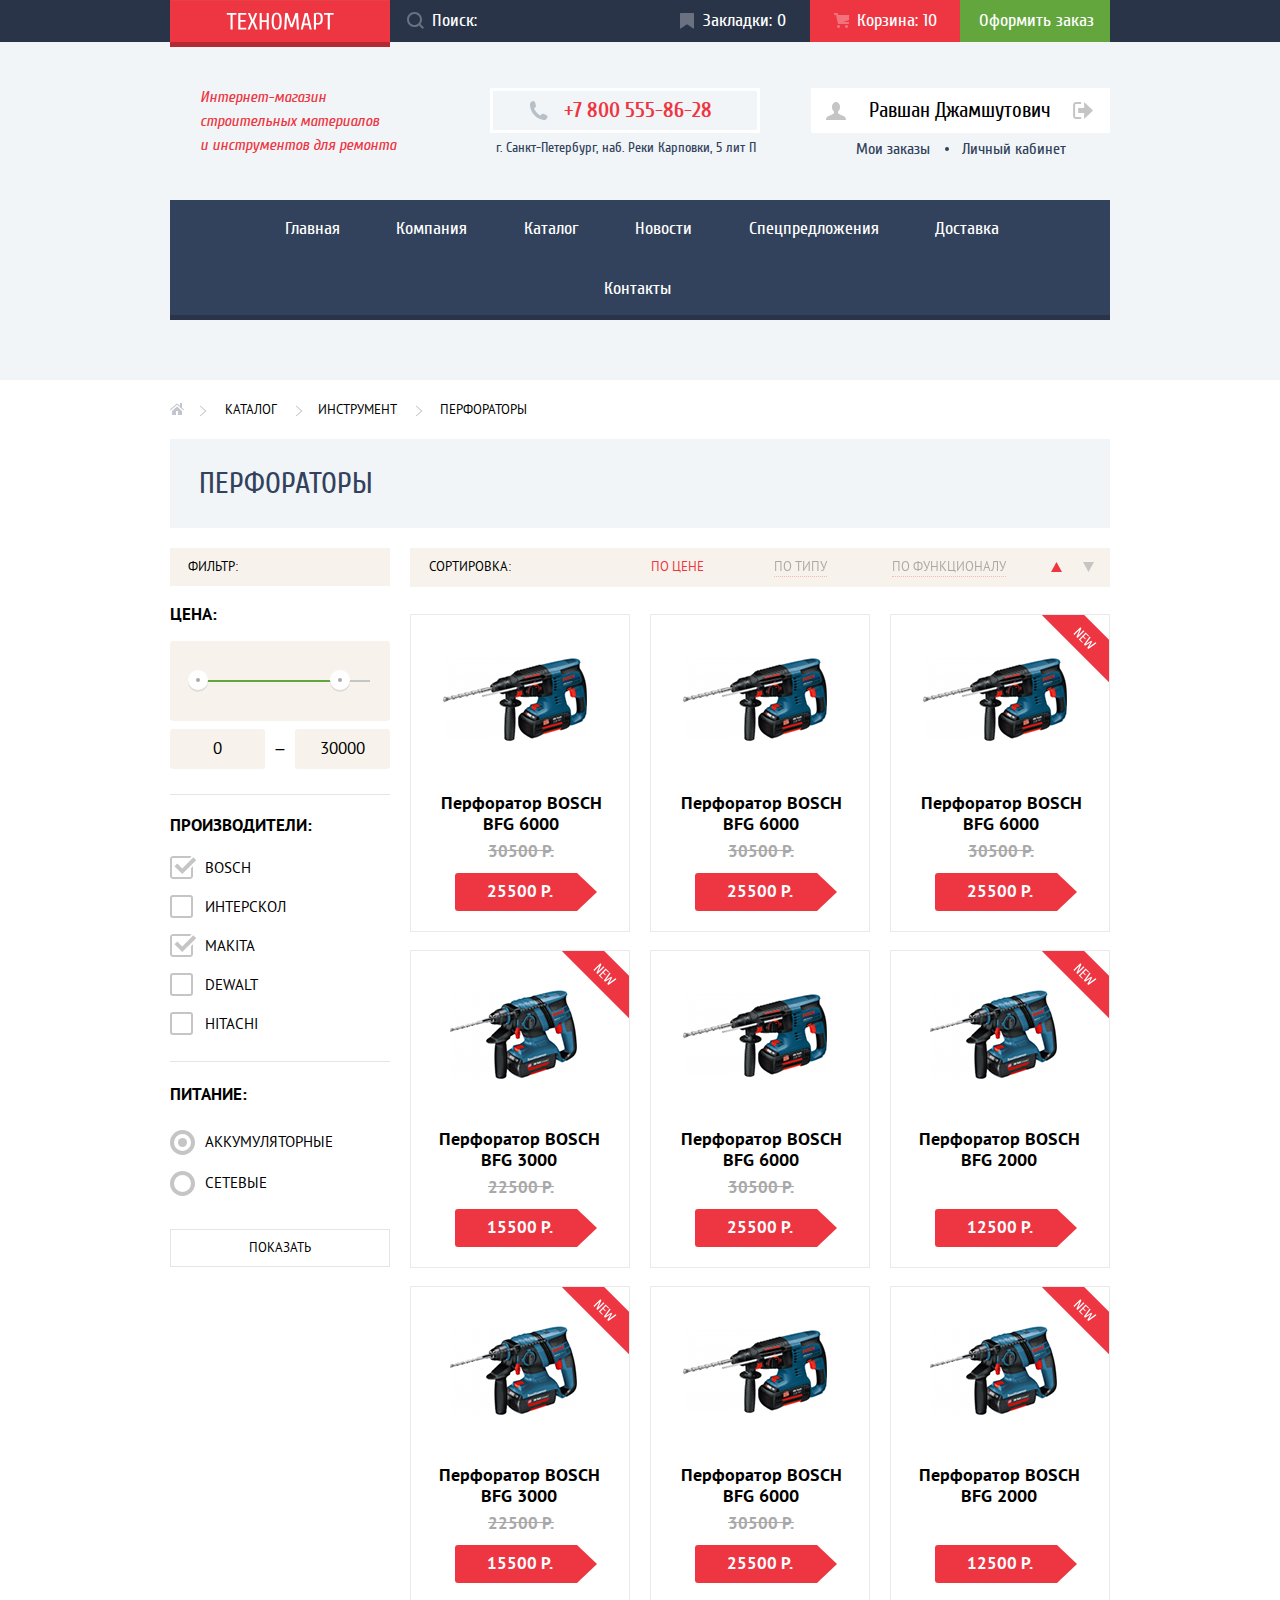
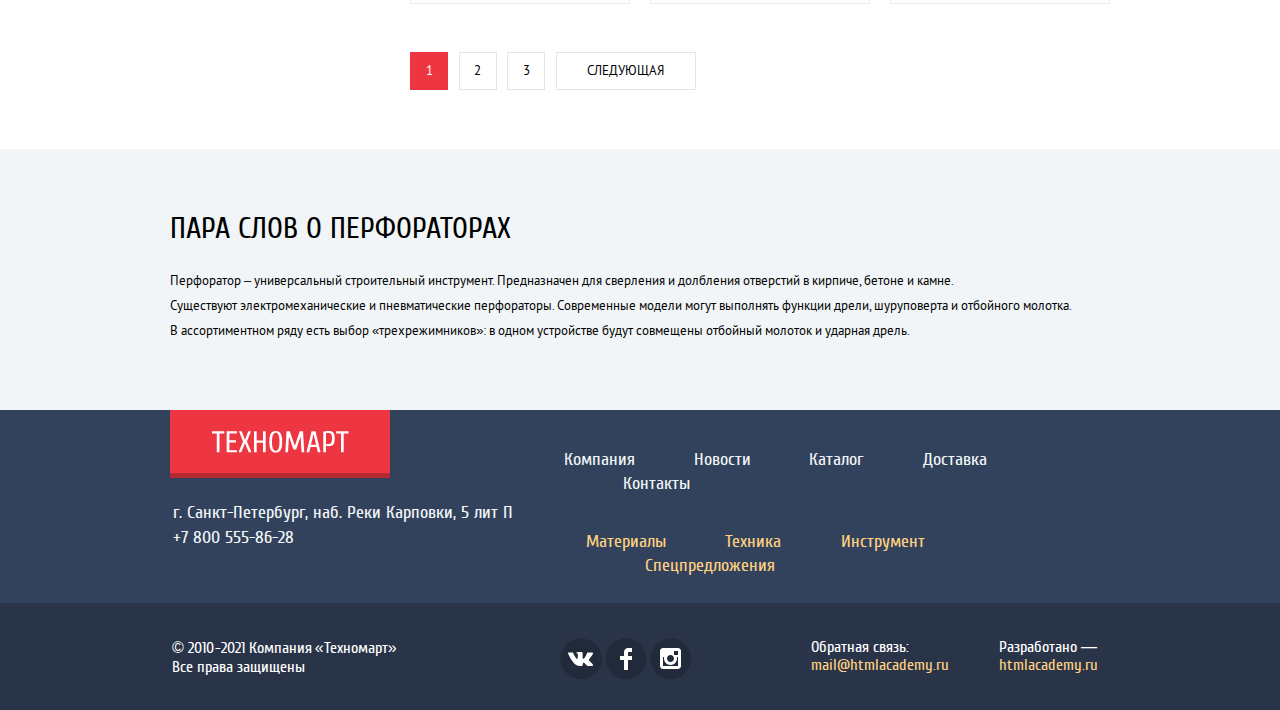
==== commit 5879606a: "Убрала кавычки и aria-labe в фильтре" ====
--- a/catalog.html
+++ b/catalog.html
@@ -136,16 +136,18 @@
                     <div class="scale">
                       <div class="bar"></div>
                     </div>
-                    <div class="toggle toggle-min" tabindex="0" aria-label="Кнопка минимальной цены"></div>
-                    <div class="toggle toggle-max" tabindex="0" aria-label="Кнопка максимальной цены"></div>
+                    <div class="toggle toggle-min" tabindex="0"></div>
+                    <div class="toggle toggle-max" tabindex="0"></div>
                   </div>
                   <div class="fieldset-price_controls">
                     <label class="fieldset-price_min">
-                      <input type="number" name="min-price" value="0" class="fieldset-price-input">
+                      <input type="number" name="min-price" value="0" class="fieldset-price-input"
+                        title="Минимальная цена">
                     </label>
                     <p class="fieldset-price_between">&ndash;</p>
                     <label class="fieldset-price_max">
-                      <input type="number" name="max-price" value="30000" class="fieldset-price-input">
+                      <input type="number" name="max-price" value="30000" class="fieldset-price-input"
+                        title="Максимальная цена">
                     </label>
                   </div>
                 </div>
--- a/css/style.min.css
+++ b/css/style.min.css
@@ -1 +1 @@
-@-webkit-keyframes bounce{0%{transform:translateY(-2000px)}70%{transform:translateY(30px)}90%{transform:translateY(-10px)}to{transform:translateY(0)}}@keyframes bounce{0%{transform:translateY(-2000px)}70%{transform:translateY(30px)}90%{transform:translateY(-10px)}to{transform:translateY(0)}}@-webkit-keyframes shake{0%,to{transform:translateX(0)}10%,30%,50%,70%,90%{transform:translateX(-10px)}20%,40%,60%,80%{transform:translateX(10px)}}@keyframes shake{0%,to{transform:translateX(0)}10%,30%,50%,70%,90%{transform:translateX(-10px)}20%,40%,60%,80%{transform:translateX(10px)}}@font-face{font-family:"Cuprum";src:url(../fonts/cuprum.woff2) format("woff2"),url(../fonts/cuprum.woff) format("woff");font-weight:400;font-style:normal}@font-face{font-family:'Cuprum';src:url(../fonts/cuprumbold.woff2) format("woff2"),url(../fonts/cuprumbold.woff) format("woff");font-weight:700;font-style:normal}@font-face{font-family:'Cuprum';src:url(../fonts/cuprumitalic.woff2) format("woff2"),url(../fonts/cuprumitalic.woff) format("woff");font-weight:400;font-style:italic}@font-face{font-family:'Cuprum';src:url(../fonts/cuprumbolditalic.woff2) format("woff2"),url(../fonts/cuprumbolditalic.woff) format("woff");font-weight:700;font-style:italic}@font-face{font-family:'PT Sans';src:url(../fonts/ptsans.woff2) format("woff2"),url(../fonts/ptsans.woff) format("woff");font-weight:400;font-style:normal}@font-face{font-family:'PT Sans';src:url(../fonts/ptsansbold.woff2) format("woff2"),url(../fonts/ptsansbold.woff) format("woff");font-weight:700;font-style:normal}:root{--basic-red:#EE3643;--basic-light-grey:#F1F5F7;--basic-grey:#F9F5F0;--basic-dark-blue:#293449;--basic-blue:#32425C;--services-list-shadow-top:#405069;--basic-green:#63A63E;--basic-success-green:#5FBB2D;--basic-focus-green:#518534;--special-green:#367315;--basic-white:#ffffff;--basic-black:#000000;--special-black:#161D29;--special-yellow:#FFBF47;--special-sky-blue:#3BBCE3;--special-lilaс:#DC91D8;--special-light-green:#8ED78F;--special-grey:#A9A9A9;--basic-yellow:#FFD180;--special-light-grey:#F4F4F4;--special-dark-grey:#A9A9A9;--special-light-dark-grey:#C5C5C5;--special-white-bg:rgba(0, 0, 0, 0.0001);--special-dark-blue-focus:#1D2739;--promo-white-opacity30:rgba(255, 255, 255, 0.3);--promo-grey-opacity30-hover:rgb(197, 197, 197, 0.3);--promo-grey-opacity30-focus:rgb(169, 169, 169, 0.3);--slider-button-red-hover:#CA2C37;--slider-button-red-focus:#BA2732;--border-grey:#EAEAEA;--basic-black-opacity15:rgba(0, 0, 0, 0.15);--near-white:#F3F7F9;--shadow-popup:rgba(41, 52, 73, 0.75);--popup-bg:#F1F1F1;--filters-bg:#F7F3EC;--border-button:#E5E5E5;--toggle-grey:#ababab;--filters-hover:#B5B5B5;--filters-disabled:#E9E9E9;--filters-disabled-text:#999999}.page{height:100%}.link,.page,.page-body{margin:0;padding:0}.page-body{min-width:960px;min-height:100%;display:grid;grid-template-rows:-webkit-min-content 1fr -webkit-min-content;grid-template-rows:min-content 1fr min-content;align-content:start;font-family:"Cuprum","Arial",sans-serif;font-weight:400;font-style:normal;font-size:18px;line-height:24px}.link{color:inherit;text-decoration:none}.image{max-width:100%;height:auto}.list{margin:0;padding:0;list-style:none}.center{width:940px;margin:0 auto;padding:0 10px}.visually-hidden{position:absolute;width:1px;height:1px;margin:-1px;padding:0;border:0;white-space:nowrap;-webkit-clip-path:inset(100%);clip-path:inset(100%);clip:rect(0 0 0 0);overflow:hidden}.main-header{margin:0;padding:0 0 60px;box-sizing:border-box;color:var(--basic-white);background-color:var(--basic-light-grey)}.main-header-top{width:100%;margin-top:0;padding-top:0;background-color:var(--basic-dark-blue)}.customs-menu,.main-header-top-wrapper{min-height:42px;padding-top:0;padding-bottom:0;display:flex;flex-direction:row;align-items:center}.main-header-top-wrapper{position:relative;margin-top:0}.customs-menu{width:450px;flex-wrap:wrap}.customs-menu_item{width:150px}.main-header-center{padding:42.5px 0 40px;box-sizing:border-box;display:grid;grid-template-columns:1fr 1fr 1fr;grid-column-gap:20px;align-content:start}.main-navigation{padding:0;box-sizing:border-box;background-color:var(--basic-blue)}.main-header_logo{position:absolute;top:0;left:10px;width:220px;height:47px;display:block;background-color:var(--basic-red);background-image:url(../img/logo-header-error.svg);background-repeat:no-repeat}.img-logo{display:block;font-size:0;line-height:0}.main-header_logo:focus .img-logo{display:none}.icon-bookmark,.icon-cart,.icon-search{opacity:30%}.search-form{position:relative;width:270px;min-height:42px;margin-left:220px;margin-bottom:auto;color:var(--basic-white)}.search-form_input{width:270px;min-height:42px;padding-left:42px;box-sizing:border-box;border:0;font-size:18px;background-color:inherit;outline:0}.search-form_input::-webkit-input-placeholder{font-size:18px;line-height:24px;color:var(--basic-white)}.search-form_input::-moz-placeholder{font-size:18px;line-height:24px;color:var(--basic-white)}.search-form_input::placeholder{font-size:18px;line-height:24px;color:var(--basic-white)}.search-form:hover .icon-search{opacity:100%}.search-form:focus .icon-search{opacity:0%}.search-form_button{position:absolute;left:17px;top:12px;width:17px;height:17px;border:0;background-image:url(../img/icons/icon-search.svg);background-repeat:no-repeat;opacity:30%;background-color:inherit;outline:0}.search-form:hover .search-form_button{opacity:100%}.search-form_input::-webkit-search-cancel-button,.search-form_input::-webkit-search-decoration,.search-form_input::-webkit-search-results-button,.search-form_input::-webkit-search-results-decoration{display:none}.search-form_input:focus{color:var(--basic-black);background-color:var(--basic-white)}.search-form_input:focus+.search-form_button{background-image:url(../img/icons/icon-search-red.svg);opacity:100%}.favorite-link{width:150px;min-height:42px;padding-left:20px;padding-right:10px;box-sizing:border-box;display:flex;align-items:center}.icon-bookmark{margin:0 9px 0 0;padding:0;display:block}.basket-link .for-focus,.favorite-link .for-focus{margin:0;padding:0}.basket-link{width:150px;min-height:42px;padding-left:26px;padding-right:10px;box-sizing:border-box;display:flex;align-items:center}.icon-cart{margin:-1px 8px 0 0;padding:0;display:block}.basket-link:hover .icon-cart,.favorite-link:hover .icon-bookmark{opacity:100%}.basket-link:focus,.favorite-link:focus{background-color:var(--special-black)}.basket-link:focus .icon-cart,.favorite-link:focus .icon-bookmark{opacity:30%}.basket-link:focus .for-focus,.favorite-link:focus .for-focus,.order-link:focus .for-focus{opacity:50%}.order-link:hover{background-color:var(--basic-success-green)}.order-link:focus{background-color:var(--basic-green)}.order-link{width:150px;min-height:42px;padding:9px 16px 9px 19px;display:block;box-sizing:border-box;background-color:var(--basic-green)}.main-title{margin:0;padding:0 0 0 30px;font-weight:400;font-style:italic;font-size:16px;line-height:24px;color:var(--basic-red)}.location-box{margin:0;padding:0}.location-box_phone{padding:0}.location-box_address{margin:0;padding:0}.location-box{padding-top:3.5px}.location-box_phone{width:270px;min-height:45px;margin:0 0 3px;padding-top:4px;padding-right:10px;padding-left:71px;display:block;border:3px solid var(--basic-white);box-sizing:border-box;font-weight:700;font-size:21px;line-height:30px;color:var(--basic-red);background-image:url(../img/icons/icon-phone.svg);background-repeat:no-repeat;background-position:top 10px left 36px}.location-box_address{padding-left:6px;font-size:14px;line-height:24px;color:var(--basic-blue)}.authorization-menu{padding-top:3.5px;display:flex;flex-wrap:wrap;justify-content:flex-end;align-items:flex-start}.login-link,.registration-link{font-size:21px;line-height:21px;color:var(--basic-black);background-color:var(--basic-white);width:121px;min-height:45px;padding:12px 10px 12px 45px;box-sizing:border-box;display:block;overflow-wrap:break-word}.registration-link{width:150px;margin-left:10px;padding:12px 24px}.login-link:hover,.registration-link:hover{color:var(--basic-red)}.login-link:focus,.registration-link:focus{color:var(--special-light-dark-grey)}.login-link,.login-link:hover{background-repeat:no-repeat;background-position:19px 14px;background-size:20px}.login-link{padding-left:46px;background-image:url(../img/icons/icon-login.svg)}.login-link:hover{background-image:url(../img/icons/icon-login-hover.svg)}.login-link:focus{background-image:url(../img/icons/icon-login.svg);background-repeat:no-repeat;background-position:19px 14px;background-size:20px}.site-navigation{width:940px;min-height:60px;margin:0;padding:0 20px;box-sizing:border-box;display:flex;flex-wrap:wrap;justify-content:center;list-style:none;box-shadow:inset 0 -5px 0 var(--basic-dark-blue)}.site-navigation_item_link{min-height:60px;padding:17px 25px 19px 32px;box-sizing:border-box;display:block}.site-navigation_item_link_main{padding-left:32px;padding-right:31px}.site-navigation_item_link_company{padding-left:25px;padding-right:26px}.site-navigation_item_link_catalog{padding-left:31px;padding-right:28px}.site-navigation_item_link_news{padding-left:28px;padding-right:29px}.site-navigation_item_link_special{padding-left:28px;padding-right:27px}.site-navigation_item_link_delivery{padding-left:29px;padding-right:29px}.site-navigation_item_link_contacts{padding-left:27px;padding-right:32px}.site-navigation_item_link:hover{background-color:var(--basic-dark-blue)}.site-navigation_item_link:focus{background-color:var(--special-dark-blue-focus);box-shadow:inset 0 -5px 0 var(--basic-dark-blue)}.site-navigation_item_link:focus .for-focus{color:var(--basic-white);opacity:50%}.container-main-bg-light{width:100%;margin:0;padding:0;background-color:var(--basic-white)}.container-main-bg-grey{width:100%;background-color:var(--basic-light-grey)}.promo-box-container{padding-top:59px;padding-bottom:59px;box-sizing:border-box;display:grid;grid-template-columns:1fr 1fr 1fr;grid-template-rows:auto auto auto;grid-gap:20px;align-content:start}.promo-slider{grid-column-start:1;grid-column-end:3;grid-row-start:2;grid-row-end:4}.promo-box{width:300px;min-height:123px;padding-top:20px;padding-left:23px;box-sizing:border-box;color:var(--basic-white)}.promo-box_link,.promo-box_title{overflow-wrap:break-word;font-style:normal}.promo-box_title{margin:0 125px 14px 0;padding:0;font-weight:700;font-size:24px;line-height:30px}.promo-box_link{width:135px;min-height:38px;margin-bottom:21px;padding:10px;box-sizing:border-box;display:block;text-align:center;font-weight:400;font-size:14px;line-height:18px;text-transform:uppercase;background-color:var(--promo-white-opacity30)}.promo-box--materials{background-color:var(--special-yellow);background-image:url(../img/icons/catalog_new.svg),url(../img/icons/icons-Promo/icon-1-paint.svg);background-repeat:no-repeat;background-position:right top,right 43px top 31px}.promo-box--machinery,.promo-box--tools{background-color:var(--special-sky-blue);background-image:url(../img/icons/icons-Promo/icon-2-drill.svg);background-repeat:no-repeat;background-position:right 31px top 34px}.promo-box--machinery{background-color:var(--special-lilaс);background-image:url(../img/icons/icons-Promo/icon-3-tractor.svg);background-position:right 31px top 31px}.promo-box--delivery,.promo-box--discount{background-color:var(--special-light-green);background-image:url(../img/icons/icons-Promo/icon-4-basket.svg);background-repeat:no-repeat;background-position:right 45px top 26px}.promo-box--delivery{background-color:var(--special-yellow);background-image:url(../img/icons/icons-Promo/icon-5-truck.svg);background-position:right 32px top 31px}.promo-box_link:hover{background-color:var(--promo-grey-opacity30-hover)}.promo-box_link:focus{background-color:var(--promo-grey-opacity30-focus)}.promo-slider,.promo-slider_item{position:relative;color:var(--basic-white)}.promo-slider_item{width:620px;padding:0;margin:0;font-size:0;line-height:0;display:none}.promo-slider_item_current{display:block}.promo-slider_text{position:absolute;top:23px;left:24px;padding:0;margin:0;width:500px;display:block}.promo-slider_title{padding:0;margin:0 0 6px;font-weight:700;font-size:36px;line-height:36px;text-transform:uppercase}.promo-slider_description{margin:0;padding:0;font-weight:400;font-size:18px;line-height:24px}.promo-slider_button-back,.promo-slider_button-next{position:absolute;bottom:104px;z-index:2;width:22px;height:40px;border:0;display:block;background-color:transparent;background-repeat:no-repeat;outline:0;cursor:pointer}.promo-slider_button-back{left:24px;background-image:url(../img/icons/icon-left.svg)}.promo-slider_button-next{right:20px;background-image:url(../img/icons/icon-right.svg)}.slider-controls{position:absolute;left:295px;bottom:36px;z-index:3;width:200px;margin:0;padding:0;display:flex;flex-wrap:wrap}.slider-controls button{width:6px;height:6px;margin:0 10px 0 0;padding:0;box-sizing:content-box;border:2px solid var(--basic-white);border-radius:50%;background-color:var(--basic-white);cursor:pointer;outline:0}.promo-slider_link-catalog,.slider-controls .current{background-color:var(--basic-red)}.promo-slider_link-catalog{position:absolute;left:24px;bottom:27px;z-index:2;margin:0;padding:11px 10px 9px;width:192px;min-height:38px;box-sizing:border-box;overflow-wrap:break-word;display:block;font-weight:400;font-size:14px;line-height:18px;text-align:center;text-transform:uppercase}.promo-slider_link-catalog:hover{background-color:var(--slider-button-red-hover)}.promo-slider_link-catalog:focus{background-color:var(--slider-button-red-focus)}.best-articles_list{width:940px;padding:20px 0 70px;box-sizing:border-box;display:grid;grid-template-columns:1fr 1fr 1fr 1fr;grid-gap:20px;align-content:start}.section-header{width:940px;min-height:89px;padding-left:28px;padding-right:14px;box-sizing:border-box;display:flex;justify-content:space-between;align-items:flex-start;background-color:var(--basic-grey)}.all-partners_link,.best-articles_link,.best-articles_title,.best-partners_title{margin:30px 0 20px;padding:0;font-weight:400;font-size:30px;line-height:30px;text-transform:uppercase;color:var(--basic-blue)}.all-partners_link,.best-articles_link{width:192px;min-height:38px;margin:25px 0 20px;padding:11px 10px 9px;box-sizing:border-box;display:block;font-size:14px;line-height:18px;text-align:center;color:var(--basic-white);background-color:var(--basic-red)}.all-partners_link:hover,.best-articles_link:hover{background-color:var(--slider-button-red-hover)}.all-partners_link:focus,.best-articles_link:focus{background-color:var(--slider-button-red-focus)}.articles_item{min-height:318px;padding:0;border:1px solid var(--border-grey);font-size:0;line-height:0}.articles_item:hover{box-shadow:0 4px 20px var(--basic-black-opacity15)}.article_link,.articles_item{position:relative;width:220px;margin:0;box-sizing:border-box}.article-figure_image,.article_link,.label-new{padding:0;display:block;font-size:0;line-height:0}.article-figure_image{-o-object-fit:contain;object-fit:contain;margin:0 auto}.label-new{position:absolute;top:0;right:2px;z-index:2;margin:0 0 0 auto}.label-new-none{display:none}.article-figure_image_wrapper{position:absolute;top:0;left:17px;width:186px;height:164px;margin-right:auto;margin-left:auto;padding-top:5px}.product-title-box{position:relative;min-height:220px;margin-bottom:7px}.article-figure_name{position:relative;width:220px;margin:0;padding:177px 0 0;font-family:"PT Sans","Arial",sans-serif;font-weight:700;font-size:18px;line-height:21px;color:var(--basic-black);text-align:center}.article-figure_name_padding2{width:216px}.new-price,.old-price{font-family:"PT Sans","Arial",sans-serif;font-weight:700;font-size:17px;line-height:18px;text-align:center;text-transform:uppercase}.old-price{min-height:18px;margin:0;padding:0;color:var(--special-dark-grey);text-decoration:line-through}.new-price{position:relative;left:50%;width:121.8px;min-height:38px;margin-left:-64px;margin-top:13px;margin-bottom:10px;padding:9px 2px 11px 10px;box-sizing:border-box;display:block;color:var(--basic-white);background-color:var(--basic-red);border-radius:3px 0 0 3px}.new-price-padding2{margin-left:-66px}.new-price::after{content:"";position:absolute;top:0;left:121.8px;width:0;height:0;border:solid 19px transparent;border-left:solid 20.2px var(--basic-red);display:block}.article-figure_image_BFG9000{margin-right:2px;padding:0;box-sizing:border-box}.article-figure_image_BFG3000{margin-left:22px;margin-top:23px;box-sizing:border-box}.article-figure_image_BFG6000{margin-left:15px;margin-top:16px;box-sizing:border-box}.article-figure_image_BFG2000{margin-left:22px;margin-top:23px;box-sizing:border-box}.article_button-buy,.article_button-favorite{position:absolute;width:0;height:0;border:0;visibility:hidden;outline:0;cursor:pointer;left:41px;font-family:"Cuprum","Arial",sans-serif;font-weight:400;font-size:14px;line-height:18px;text-transform:uppercase;border-radius:2px}.article_button-buy{top:38px;padding-left:54px;padding-right:54px;color:var(--basic-white);background-color:var(--basic-green);background-image:url(../img/icons/icon-cart-15-15.svg);background-repeat:no-repeat;background-position:left 30px top 10px;box-shadow:inset 0 -3px 0 var(--special-green)}.article_button-favorite{top:86px;border:3px solid var(--basic-green);color:var(--basic-blue);background-color:var(--basic-white)}.articles_item:hover .article-figure_image{visibility:hidden}.articles_item:hover .article_button-buy{width:135px;min-height:35px;visibility:visible}.articles_item:hover .article_button-favorite{width:135px;min-height:38px;box-sizing:border-box;visibility:visible}.article_button-buy:hover{width:135px;min-height:35px;background-color:var(--basic-success-green)}.article_button-buy:focus{width:135px;min-height:35px;background-color:var(--basic-focus-green)}.article_button-favorite:hover{width:135px;min-height:38px;box-sizing:border-box;border:3px solid var(--basic-blue)}.article_button-favorite:focus{width:135px;min-height:38px;box-sizing:border-box;opacity:50%}.best-partners_list{padding-top:20px;padding-bottom:70px;box-sizing:border-box;display:grid;grid-template-columns:1fr 1fr 1fr 1fr;grid-column-gap:20px;grid-row-gap:20px;align-content:start}.partners_item_link{display:block;font-size:0;line-height:0}.partners_item_logo{-o-object-fit:contain;object-fit:contain}.partners_item_link:hover .partners_item_logo{box-shadow:0 4px 20px var(--basic-black-opacity15)}.partners_item_link:focus .partners_item_logo{opacity:50%}.services{width:940px;min-height:522px;margin:0;padding-top:65px;box-sizing:border-box;background-color:var(--basic-light-grey)}.services_text,.services_title{padding:0;font-weight:400;color:var(--basic-black)}.services_title{margin:0 0 24px;font-family:"Cuprum","Arial",sans-serif;font-size:30px;line-height:30px;text-transform:uppercase}.services_text{margin:0;font-family:"PT Sans","Arial",sans-serif;font-size:13px;line-height:25px}.services-main-box{position:relative;min-height:333px;margin-top:20px}.services_list{padding-top:49px}.services_list_item{margin:0;padding:0}.services_item_link{width:240px;min-height:62px;margin:0 80px 0 0;padding-top:12.5px;padding-bottom:16.5px;padding-left:22px;box-sizing:border-box;border-top:solid 1px var(--services-list-shadow-top);border-bottom:solid 1px var(--basic-dark-blue);overflow-wrap:break-word;display:block;font-family:"Cuprum","Arial",sans-serif;font-weight:700;font-size:21px;line-height:30px;color:var(--basic-white);background-color:var(--basic-blue)}.services_item_link:hover{color:var(--basic-white);background-color:var(--basic-dark-blue)}.services_item_link_current,.services_item_link_current:hover{border:0;color:var(--basic-blue);background-color:var(--basic-white);cursor:default}.services_box{position:absolute;top:0;left:230px;width:720px;min-height:327px;box-sizing:border-box}.services_box--credit,.services_box--delivery,.services_box--guarantee{box-sizing:border-box;display:none;background-image:url(../img/services-slider-tabs/services-shadow.png),url(../img/services-slider-tabs/delivery.png);background-repeat:no-repeat,no-repeat;background-position:left top,right 11px top 68px}.services_box--credit,.services_box--guarantee{background-image:url(../img/services-slider-tabs/services-shadow.png),url(../img/services-slider-tabs/guarantee.png);background-position:left top,right 2px top 45px}.services_box--credit{background-image:url(../img/services-slider-tabs/services-shadow.png),url(../img/services-slider-tabs/credit.png);background-position:left top,right top 46px}.services_box_current{display:block}.services_box_title{margin:0 220px 28px 90px;padding:47px 0 0;overflow-wrap:break-word;font-family:"Cuprum","Arial",sans-serif;font-weight:400;font-size:30px;line-height:30px;text-transform:uppercase;color:var(--basic-blue)}.services_box_title--guarantee{margin-bottom:24px}.services_box_text{margin:0 220px 0 90px;padding:0;overflow-wrap:break-word;font-family:"PT Sans","Arial",sans-serif;font-weight:400;font-size:13px;line-height:25px;color:var(--basic-black)}.services_box_text--guarantee{line-height:24px}.line-height-26{line-height:26px}.services_box--guarantee-button{width:195px;min-height:38px;margin:24.5px 0 0 90px;padding:10px;box-sizing:border-box;display:block;text-align:center;font-family:"Cuprum","Arial",sans-serif;font-weight:400;font-size:14px;line-height:18px;text-transform:uppercase;color:var(--basic-white);background-color:var(--basic-red);border-radius:3px}.services_box--guarantee-button_padding{padding-left:2px}.services_box--guarantee-button:hover{background-color:var(--slider-button-red-hover)}.services_box--guarantee-button:focus{background-color:var(--slider-button-red-focus)}.container-main-third{padding:70px 0;box-sizing:border-box;display:grid;grid-template-columns:2fr 1fr;grid-column-gap:40px;align-content:start}.about_title,.contacts_title{margin:0 0 24px;padding:0;font-family:"Cuprum","Arial",sans-serif;font-weight:400;font-size:30px;line-height:30px;text-transform:uppercase;color:var(--basic-black)}.about_title_laquo{padding-left:3px;padding-right:1px;letter-spacing:0}.about_text{margin:0}.about_text,.contacts_text{padding:0;font-family:"PT Sans","Arial",sans-serif;font-weight:400;font-size:13px;line-height:24px;color:var(--basic-black)}.about-text-top{margin-bottom:27px}.contacts_text{margin:0 0 33px}.shipping-company-list{margin-top:2px}.shipping-company-list_item{position:relative;margin-bottom:12px;padding-left:38px;font-family:"Cuprum","Arial",sans-serif;font-style:normal;font-weight:400;font-size:18px;line-height:24px;color:var(--basic-black)}.shipping-company-list_item::before{content:"";position:absolute;top:13px;left:0;width:25px;height:2px;background-color:var(--basic-red)}.shipping-company-list_item_2::before{top:11.25px}.shipping-company-list_item_3::before{top:9.25px}.about_link,.contact-form-link{overflow-wrap:break-word;font-weight:400;font-size:14px;line-height:18px;text-transform:uppercase;color:var(--basic-white);background-color:var(--basic-red)}.contact-form-link{margin:0}.about_link{width:220px;margin:19px 0 0}.about_link,.contact-form-link{min-height:38px;padding:11px 10px 9px;box-sizing:border-box;display:block;text-align:center}.about_link:hover,.contact-form-link:hover{background-color:var(--slider-button-red-hover)}.about_link:focus,.contact-form-link:focus{background-color:var(--slider-button-red-focus)}.map-link{line-height:0;margin-bottom:25px;font-size:0}.map-link,.map-little-image{display:block}.container-main-footer-bg-blue{width:100%;background-color:var(--basic-blue)}.container-main-footer-bg-dark{width:100%;background-color:var(--basic-dark-blue)}.main-footer_first-container{width:940px;min-height:193px;display:flex;align-items:flex-start;justify-content:space-between;flex-wrap:wrap;font-weight:400;font-size:18px;line-height:24px;background-color:var(--basic-blue)}.footer_contacts{width:394px;margin-bottom:25px;color:var(--near-white);line-height:25px}.main-footer_logo{margin-bottom:22px;display:block}.footer-adress-phone-box{margin-left:3px}.footer-img-logo{display:block}.footer-phone{margin:0;padding:0;display:block}.footer-navigation_list{width:546px;margin-left:auto;margin-top:38px;margin-bottom:34px;display:flex;align-items:flex-start;justify-content:flex-start;flex-wrap:wrap;color:var(--basic-light-grey)}.footer-navigation_list_item:not(:first-child),.footer-promo-list_item:not(:first-child){margin-left:58.5px}.footer-promo-list{width:524px;margin-left:auto;margin-bottom:25px;display:flex;align-items:flex-start;justify-content:flex-start;flex-wrap:wrap;color:var(--basic-yellow)}.footer-promo-list_item:nth-child(3){margin-left:60.5px}.main-footer_second-container{width:940px;min-height:107px;display:flex;align-items:flex-start;justify-content:flex-start;flex-wrap:wrap;font-weight:400;font-size:16px;line-height:18px;color:var(--basic-white);background-color:var(--basic-dark-blue)}.footer-copyright-box{margin:36px 137px 10px 2px;padding:0}.footer-copyright{width:250px;margin:0;padding:0;display:block;line-height:19px}.copyright-padding-span{padding-left:1px;padding-right:3px}.developed-by_link,.footer-feedback_link{margin-bottom:10px;overflow-wrap:break-word;display:block;color:var(--basic-yellow)}.footer-navigation_link:hover,.footer-promo-list_link:hover{text-decoration:underline}.footer-navigation_link:focus,.footer-promo-list_link:focus{opacity:50%;text-decoration:none}.developed-by_link:hover,.footer-feedback_link:hover{text-decoration:underline}.developed-by_link:focus,.footer-feedback_link:focus{color:var(--basic-red);text-decoration:none}.footer-address{margin:0;padding:0}.developed-by,.footer-feedback{padding:0}.socials_list{width:134px;min-height:44px;margin-right:118px;margin-top:34px;display:flex;flex-direction:row;align-items:flex-start;justify-content:space-between;flex-wrap:wrap}.logo-vk{width:44px;height:44px;display:inline-block;vertical-align:middle;background-image:url(../img/icons/socials/vkontakte.svg);background-repeat:no-repeat;background-position:center center}.logo-vk:focus,.logo-vk:hover{width:44px;height:44px;background-image:url(../img/icons/socials/icon-vk-red.svg);background-repeat:no-repeat;background-position:center center}.logo-fb{width:44px;height:44px;display:inline-block;vertical-align:middle;background-image:url(../img/icons/socials/facebook.svg);background-repeat:no-repeat;background-position:center center}.logo-fb:focus,.logo-fb:hover{width:44px;height:44px;background-image:url(../img/icons/socials/icon-fb-red.svg);background-repeat:no-repeat;background-position:center center}.logo-insta{width:44px;height:44px;display:inline-block;vertical-align:middle;background-image:url(../img/icons/socials/instagram.svg);background-repeat:no-repeat;background-position:center center}.logo-insta:focus,.logo-insta:hover{width:44px;height:44px;background-image:url(../img/icons/socials/icon-insta-red.svg);background-repeat:no-repeat;background-position:center center}.footer-feedback{width:145px;margin:35px 43px 0 0;display:block}.developed-by{width:100px;margin:35px 0 0;display:block}.contact-form-container{position:fixed;top:0;right:0;left:0;bottom:0;z-index:10;width:620px;height:430px;margin:auto;box-sizing:border-box;display:none;border-top:solid 7px var(--basic-red);box-shadow:0 20px 40px 0 var(--shadow-popup);background-color:var(--basic-white)}.contact-show{display:block;-webkit-animation:bounce .6s;animation:bounce .6s}.modal-error{-webkit-animation:shake .6s;animation:shake .6s}.button-close{position:absolute;top:14px;right:11px;width:20.97px;height:20.97px;border:0;display:inline-block;vertical-align:middle;background-color:inherit;background-image:url(../img/icons/icon-close.svg);background-repeat:no-repeat;outline:0;cursor:pointer}.contact-form,.contact-form-box-top{box-sizing:border-box;display:flex;justify-content:space-between}.contact-form{height:423px;padding-top:40px;flex-direction:column;font-family:"Cuprum","Arial",sans-serif;font-style:normal;font-weight:400;font-size:18px;line-height:24px}.contact-form-box-top{width:620px;height:289px;padding-left:80px;padding-right:80px;flex-wrap:wrap;align-content:flex-start}.contact-form_item{margin:0 0 14px;padding:0}.contact-form_input{width:220px;height:38px;margin:0;padding:0 0 0 3px;box-sizing:border-box;border:2px solid var(--special-light-dark-grey);font-family:"PT Sans","Arial",sans-serif;font-weight:400;font-size:13px;line-height:24px;color:var(--basic-black);background-color:inherit;outline:0}.contact-form_input:focus{border-color:var(--special-green)}.contact-form_input:invalid{color:var(--basic-red)}.contact-form_input::-webkit-input-placeholder{width:220px;min-height:38px;padding-left:8px;box-sizing:border-box;border:0;font-family:"PT Sans","Arial",sans-serif;font-weight:400;font-size:13px;line-height:24px;color:var(--special-dark-grey);background-color:var(--basic-white);outline:0}.contact-form_input::-moz-placeholder{width:220px;min-height:38px;padding-left:8px;box-sizing:border-box;border:0;font-family:"PT Sans","Arial",sans-serif;font-weight:400;font-size:13px;line-height:24px;color:var(--special-dark-grey);background-color:var(--basic-white);outline:0}.contact-form_input::placeholder{width:220px;min-height:38px;padding-left:8px;box-sizing:border-box;border:0;font-family:"PT Sans","Arial",sans-serif;font-weight:400;font-size:13px;line-height:24px;color:var(--special-dark-grey);background-color:var(--basic-white);outline:0}.contact-form_input_textarea{width:460px;height:114px;padding-top:4px;resize:none;box-sizing:border-box}.contact-form_label{margin-bottom:10px;padding-left:1px;box-sizing:border-box;display:block}.button-submit-bg{width:620px;min-height:112px;padding-left:80px;padding-right:80px;padding-top:37px;box-sizing:border-box;background-color:var(--special-light-grey)}.button-submit{width:460px;height:38px;margin:0;padding:0;border:0;display:block;font-weight:400;font-size:14px;line-height:18px;text-transform:uppercase;color:var(--basic-white);background-color:var(--basic-red);outline:0;cursor:pointer}.button-submit:hover{background-color:var(--slider-button-red-hover)}.basket-link_for-counter:focus,.button-submit:focus{background-color:var(--slider-button-red-focus)}.modal-map{position:fixed;top:0;right:0;left:0;bottom:0;z-index:10;width:940px;height:447px;margin:auto;box-sizing:border-box;border-top:solid 7px var(--basic-red);display:none;background-color:var(--basic-white);background-image:url(../img/map-popup.png);background-repeat:no-repeat;background-position:bottom -77px left 47%;box-shadow:0 20px 40px 0 var(--shadow-popup)}.map-show{display:block}.modal-map-iframe{border:0}.button-close-map{position:absolute;top:10px;right:9px;background-color:transparent}.basket-link-catalog{padding-left:24px}.basket-link_for-counter{background-color:var(--basic-red)}.user-menu{width:300px;padding-top:3.5px;padding-left:1px;box-sizing:border-box;display:flex;flex-wrap:wrap;justify-content:center;align-items:flex-start;align-content:flex-start}.user-menu_item_link{margin-top:7px;margin-left:16px;margin-right:16px;padding:0;box-sizing:border-box}.user-menu_item_name{width:299px;min-height:45px;margin:0;box-sizing:border-box;overflow-wrap:break-word;display:flex;flex-wrap:wrap;justify-content:space-between;align-items:center;align-content:center;background-color:var(--basic-white)}.user-link,.user-link:hover{background-repeat:no-repeat;background-position:left 15px center;background-size:20px}.user-link{width:262px;padding:12px 10px 12px 46px;box-sizing:border-box;display:block;font-family:"Cuprum","Arial",sans-serif;font-weight:400;font-size:21px;line-height:21px;text-align:center;color:var(--basic-black);background-color:var(--basic-white);background-image:url(../img/icons/icon-user.svg)}.user-link:hover{background-image:url(../img/icons/icon-user-blue.svg)}.user-link:focus{background-image:url(../img/icons/icon-user.svg);background-repeat:no-repeat;background-position:left 15px center;background-size:20px}.logout-link,.logout-link:hover{width:20px;height:17px;padding:14px 17px 14px 0;display:block;font-size:0;line-height:0;background-image:url(../img/icons/icon-logout.svg);background-repeat:no-repeat;background-position:left 0 center}.logout-link:hover{background-image:url(../img/icons/icon-logout-blue.svg)}.logout-link:focus{width:20px;height:17px;padding:14px 17px 14px 0;display:block;font-size:0;line-height:0;background-image:url(../img/icons/icon-logout.svg);background-repeat:no-repeat;background-position:left 0 center}.account-link,.orders-link{margin-top:0;display:block;font-family:"Cuprum","Arial",sans-serif;font-weight:400;font-size:16px;line-height:18px;color:var(--basic-blue)}.orders-link{position:relative;max-width:80px;overflow-wrap:break-word}.account-link{max-width:105px;overflow-wrap:break-word}.orders-link::after{content:"";position:absolute;top:7px;left:89px;width:4px;height:4px;display:block;background-color:var(--basic-blue);border-radius:50%}.account-link:hover,.orders-link:hover{color:var(--basic-red)}.account-link:focus,.orders-link:focus,.user-link:focus{color:var(--special-light-dark-grey)}.breadcrumbs{width:940px;min-height:59px;padding-top:21px;padding-bottom:20px;box-sizing:border-box;display:flex;flex-wrap:wrap;align-content:flex-start;justify-content:flex-start}.breadcrumbs_item{position:relative;margin-right:40px;font-family:"PT Sans","Arial",sans-serif;font-weight:400;font-size:13px;line-height:18px;text-transform:uppercase;color:var(--basic-black)}.breadcrumbs_item_link_home{margin-bottom:0;padding-top:2px;padding-bottom:0;display:block;box-sizing:border-box;line-height:0;font-size:0}.breadcrumbs_item:not(:first-child)::before{content:"";position:absolute;top:4px;left:-21px;width:8px;height:12px;display:block;background-image:url(../img/icons/icon-next-breadcrumbs.svg);background-repeat:no-repeat}.breadcrumbs .breadcrumbs_item_catalog::before{position:absolute;left:-25px}.breadcrumbs .breadcrumbs_item_current::before,.breadcrumbs .breadcrumbs_item_tools::before{position:absolute;left:-22px}.breadcrumbs_item_link_catalog,.breadcrumbs_item_link_tools{padding-left:1px}.breadcrumbs_item_link_perforators{padding-left:3px}.perforators_title{margin:0;padding:30px 29px 29px;box-sizing:border-box;font-family:"Cuprum","Arial",sans-serif;font-weight:400;font-size:30px;line-height:30px;text-transform:uppercase;color:var(--basic-blue);background-color:var(--basic-light-grey)}.grid-container-perforators{margin-top:20px;padding:0;box-sizing:border-box;display:grid;grid-template-columns:1fr 3fr;grid-column-gap:20px;align-content:start}.filters{grid-column-start:1;grid-column-end:2}.grid-container-right{grid-column-start:2;grid-column-end:3}.battery-power-supply-perforators_list{margin-top:27px;margin-bottom:48px;padding:0;box-sizing:border-box;display:grid;grid-template-columns:1fr 1fr 1fr;grid-column-gap:20px;grid-row-gap:18px;align-content:start}.filters_form{font-family:"PT Sans","Arial",sans-serif;background-color:var(--basic-white)}.fieldset,.filters_title{max-width:220px;margin:0;box-sizing:border-box}.filters_title{padding:10px 18px;overflow-wrap:break-word;font-family:"PT Sans","Arial",sans-serif;font-weight:400;font-size:13px;line-height:18px;text-transform:uppercase;color:var(--basic-black);background-color:var(--filters-bg)}.fieldset{padding:0;border:0;outline:0}.fieldset-price_name,.fieldset_name{max-width:220px;box-sizing:border-box;word-break:break-all}.fieldset_name{font-weight:700;font-size:17px;line-height:30px;text-transform:uppercase;color:var(--basic-black)}.fieldset-price_name{padding-top:13.15px;padding-bottom:11.85px}.fieldset-price_range-controls{position:relative;z-index:0;width:220px;height:80px;padding-top:39px;padding-right:20px;padding-left:20px;box-sizing:border-box;background-color:var(--filters-bg);border-radius:3px}.bar,.scale{position:relative;height:2px}.scale{width:100%;background:var(--special-light-dark-grey)}.bar{width:80%;margin-left:0;background:var(--basic-green)}.toggle{position:absolute;top:29px;left:0;width:4px;height:4px;padding:0;border:8px solid var(--basic-white);background-color:var(--toggle-grey);border-radius:50%;cursor:pointer}.toggle-min{left:18px}.toggle-max{left:160px}.toggle-max::after,.toggle-min::after{content:"";display:block;position:absolute;z-index:-1;left:-8px;top:2px;width:20px;height:12px;background-color:var(--toggle-grey);opacity:30%;border-radius:0 0 11px 11px}.fieldset-price_controls{width:220px;min-height:38px;margin-top:8px;margin-bottom:25px;display:flex;flex-wrap:wrap;justify-content:space-between;align-content:center;font-weight:400;font-size:17px;line-height:18px}.fieldset-price-input{width:95px;margin:0;padding:10px;box-sizing:border-box;border:0;text-align:center;background-color:var(--filters-bg);outline:0;border-radius:3px}.fieldset-price-input::-webkit-inner-spin-button,.fieldset-price-input::-webkit-outer-spin-button{-webkit-appearance:none;margin:0}.fieldset-price_between{margin:0;padding-top:10px;font-size:16px}.fieldset-manufacturers,.fieldset-price{border-bottom:1px solid var(--border-button)}.fieldset-manufacturers_name{max-width:220px;padding-top:15px;padding-bottom:15px;box-sizing:border-box;word-break:break-all}.fieldset-manufacturers_list{padding-top:3px;padding-bottom:8px}.fieldset-manufacturers_list_item{margin:0 0 20px;padding:0;font-weight:400;font-size:15px;line-height:19px;text-transform:uppercase}.fieldset-power-supply_name{max-width:220px;padding-top:17px;padding-bottom:23.85px;box-sizing:border-box;word-break:break-all}.fieldset-manufacturers_button_name,.fieldset-power-supply-button-name{position:relative;display:block;font-weight:400;font-size:15px;line-height:19px;text-transform:uppercase;cursor:pointer;-webkit-user-select:none;-moz-user-select:none;user-select:none}.fieldset-manufacturers_button_name{padding-left:35px}.fieldset-manufacturers_button+.fieldset-manufacturers_button_name::before{content:"";position:absolute;left:0;top:-2px;width:23px;height:23px;box-sizing:border-box;border:2px solid var(--special-light-dark-grey);border-radius:3px}.fieldset-manufacturers_button:checked+.fieldset-manufacturers_button_name::before{display:none}.fieldset-manufacturers_button:checked+.fieldset-manufacturers_button_name::after{content:"";position:absolute;top:-2px;left:0;width:27px;height:23px;background-image:url(../img/buttons/checkbox-on.svg);background-repeat:no-repeat;background-position:0 0}.fieldset-power-supply_item{margin:0 0 23px;padding:0;font-weight:400;font-size:15px;line-height:19px;text-transform:uppercase}.fieldset-power-supply-button-name{padding-left:35px}.fieldset-power-supply-button+.fieldset-power-supply-button-name::before{content:"";position:absolute;left:0;top:-2px;width:25px;height:25px;box-sizing:border-box;border:4px solid var(--special-light-dark-grey);border-radius:50%}.fieldset-power-supply-button:checked+.fieldset-power-supply-button-name::after{content:"";position:absolute;left:8px;top:7px;width:9px;height:9px;background-color:var(--special-light-dark-grey);border-radius:50%}.fieldset-manufacturers_button:hover+.fieldset-manufacturers_button_name::before{border-color:var(--filters-hover)}.fieldset-manufacturers_button:checked:hover+.fieldset-manufacturers_button_name::after{background-image:url(../img/buttons/checkbox-on-hover.svg);background-repeat:no-repeat;background-position:0 0}.fieldset-manufacturers_button[disabled]+.fieldset-manufacturers_button_name::before{border-color:var(--filters-hover);opacity:40%}.fieldset-manufacturers_button:checked[disabled]+.fieldset-manufacturers_button_name::after{background-image:url(../img/buttons/checkbox-on-hover.svg);background-repeat:no-repeat;background-position:0 0;opacity:40%}.fieldset-power-supply-button:hover+.fieldset-power-supply-button-name::before{border-color:var(--filters-hover)}.fieldset-power-supply-button:checked:hover+.fieldset-power-supply-button-name::after{background-color:var(--filters-hover)}.fieldset-power-supply-button[disabled]+.fieldset-power-supply-button-name::before{border-color:var(--filters-hover);opacity:40%}.fieldset-power-supply-button:checked[disabled]+.fieldset-power-supply-button-name::after{background-color:var(--filters-hover);opacity:40%}.fieldset-manufacturers_button[disabled]+.fieldset-manufacturers_button_name,.fieldset-power-supply-button[disabled]+.fieldset-power-supply-button-name{opacity:40%}.filters_button{width:220px;min-height:38px;margin-top:15px;border:1px solid var(--border-button);word-break:break-all;display:block;text-transform:uppercase;background-color:var(--basic-white);outline:0;cursor:pointer}.filters_button,.sorting,.sorting_title{font-weight:400;font-size:13px;line-height:18px}.sorting{padding:10px 16px 10px 19px;box-sizing:border-box;display:flex;flex-wrap:wrap;align-content:flex-start;justify-content:flex-start;font-family:"PT Sans","Arial",sans-serif;text-transform:uppercase;background-color:var(--filters-bg)}.sorting_title{margin:0;padding:0 140px 0 0;font-style:normal;font-stretch:normal;color:var(--basic-black)}.sorting_options{width:390px;display:flex;flex-wrap:wrap;align-content:center;justify-content:flex-start}.sorting_options_item{margin-right:20px;border-bottom:dotted 1px var(--basic-red);display:block;opacity:30%}.sorting_options_item:hover{border-bottom:solid 1px var(--basic-red);opacity:100%}.sorting_options_item_current{border-bottom:none;color:var(--basic-red);opacity:100%}.sorting_options_item_current:hover{border-bottom:solid 1px var(--basic-red);color:var(--basic-black);cursor:pointer}.sorting_options_item_price{margin-right:70px}.sorting_options_item_type{margin-right:65px}.sorting_order{width:43px;margin-left:auto;margin-top:-1px;display:flex;flex-wrap:wrap;justify-content:space-between;align-items:center}.sorting_order_option{width:11px;height:10px;display:block;background-repeat:no-repeat;font-size:0;line-height:0}.sorting_order_upward{background-image:url(../img/icons/icon-dir-up-grey.svg);background-repeat:no-repeat}.sorting_order_upward.current:hover,.sorting_order_upward:hover{background-image:url(../img/icons/icon-dir-up-black.svg);background-repeat:no-repeat}.sorting_order_upward.current{background-image:url(../img/icons/icon-dir-up.svg);background-repeat:no-repeat}.sorting_order_downward{background-image:url(../img/icons/icon-dir-down.svg)}.sorting_order_downward.current:hover,.sorting_order_downward:hover{background-image:url(../img/icons/icon-dir-down-black.svg)}.sorting_order_downward.current{background-image:url(../img/icons/icon-dir-down-red.svg)}.battery-power-supply-perforators_title{display:none}.pagination-list{margin-bottom:49px;display:flex;flex-wrap:wrap;justify-content:flex-start;align-content:flex-start}.pagination-item{margin-bottom:10px}.pagination-item:not(:first-child){margin-left:10.5px}.pagination-link{padding:9px 4px;box-sizing:border-box;word-break:break-all;border:1px solid var(--border-button);display:block;font-family:"PT Sans","Arial",sans-serif;font-weight:400;font-size:13px;line-height:18px;text-transform:uppercase;text-align:center;color:var(--basic-black)}.pagination-link-number{width:38px;min-height:38px;box-sizing:border-box}.pagination-link-next{width:140px;min-height:38px}.pagination-link:hover{border:1px solid var(--special-light-dark-grey)}.pagination-link:focus{border:1px solid var(--basic-red)}.pagination-link-current,.pagination-link-current:focus,.pagination-link-current:hover{padding:10px 5px;border:0;color:var(--basic-white);background-color:var(--basic-red)}.briefly{color:var(--basic-black);background-color:var(--basic-light-grey)}.briefly-box{padding-top:65px;padding-bottom:67px}.briefly_title{margin:0 0 24px;padding:0;font-family:"Cuprum","Arial",sans-serif;font-weight:400;font-size:30px;line-height:30px;text-transform:uppercase}.briefly_text{margin:0;padding:0;font-family:"PT Sans","Arial",sans-serif;font-weight:400;font-size:13px;line-height:25px}.popup-in-the-basket{position:fixed;top:0;right:0;left:0;bottom:0;z-index:10;width:620px;height:282px;margin:auto;border-top:solid 7px var(--basic-red);box-sizing:border-box;display:none;background-color:var(--basic-white);box-shadow:0 20px 40px 0 var(--shadow-popup)}.popup-in-the-basket-show{display:block}.popup-in-the-basket-close{margin:-3px 0 auto auto}.popup-in-the-basket_text{margin-top:67px;font-family:"Cuprum","Arial",sans-serif;font-weight:700;font-size:24px;line-height:30px;text-align:center}.popup-in-the-basket_text::before{content:url(../img/icons/icon-mark.svg);position:absolute;top:48px;left:81px;width:66px;height:66px;display:inline-block;vertical-align:middle}.popup-in-the-basket_buttons{position:absolute;bottom:0;width:620px;min-height:112px;margin:0;padding-left:2px;box-sizing:border-box;display:flex;flex-wrap:wrap;justify-content:center;align-content:center;background-color:var(--popup-bg)}.popup-order-link{width:192px;min-height:38px;margin:0 5px;padding:11px 9px 9px 10px;box-sizing:border-box;display:block;font-family:"Cuprum","Arial",sans-serif;font-weight:400;font-size:14px;line-height:18px;text-align:center;text-transform:uppercase;color:var(--basic-white);background-color:var(--basic-red)}.popup-order-link:hover{background-color:var(--slider-button-red-hover)}.popup-order-link:focus{background-color:var(--slider-button-red-focus)}.popup-continue-shopping-button{width:192px;min-height:38px;margin:0 5px;padding:11px 9px 9px 10px;box-sizing:border-box;border:0;display:block;font-family:"Cuprum","Arial",sans-serif;font-weight:400;font-size:14px;line-height:18px;text-align:center;text-transform:uppercase;color:var(--basic-black);background-color:var(--basic-white);outline:0;cursor:pointer}
+@-webkit-keyframes bounce{0%{transform:translateY(-2000px)}70%{transform:translateY(30px)}90%{transform:translateY(-10px)}to{transform:translateY(0)}}@keyframes bounce{0%{transform:translateY(-2000px)}70%{transform:translateY(30px)}90%{transform:translateY(-10px)}to{transform:translateY(0)}}@-webkit-keyframes shake{0%,to{transform:translateX(0)}10%,30%,50%,70%,90%{transform:translateX(-10px)}20%,40%,60%,80%{transform:translateX(10px)}}@keyframes shake{0%,to{transform:translateX(0)}10%,30%,50%,70%,90%{transform:translateX(-10px)}20%,40%,60%,80%{transform:translateX(10px)}}@font-face{font-family:"Cuprum";src:url(../fonts/cuprum.woff2) format("woff2"),url(../fonts/cuprum.woff) format("woff");font-weight:400;font-style:normal}@font-face{font-family:"Cuprum";src:url(../fonts/cuprumbold.woff2) format("woff2"),url(../fonts/cuprumbold.woff) format("woff");font-weight:700;font-style:normal}@font-face{font-family:"Cuprum";src:url(../fonts/cuprumitalic.woff2) format("woff2"),url(../fonts/cuprumitalic.woff) format("woff");font-weight:400;font-style:italic}@font-face{font-family:"Cuprum";src:url(../fonts/cuprumbolditalic.woff2) format("woff2"),url(../fonts/cuprumbolditalic.woff) format("woff");font-weight:700;font-style:italic}@font-face{font-family:"PT Sans";src:url(../fonts/ptsans.woff2) format("woff2"),url(../fonts/ptsans.woff) format("woff");font-weight:400;font-style:normal}@font-face{font-family:"PT Sans";src:url(../fonts/ptsansbold.woff2) format("woff2"),url(../fonts/ptsansbold.woff) format("woff");font-weight:700;font-style:normal}:root{--basic-red:#EE3643;--basic-light-grey:#F1F5F7;--basic-grey:#F9F5F0;--basic-dark-blue:#293449;--basic-blue:#32425C;--services-list-shadow-top:#405069;--basic-green:#63A63E;--basic-success-green:#5FBB2D;--basic-focus-green:#518534;--special-green:#367315;--basic-white:#ffffff;--basic-black:#000000;--special-black:#161D29;--special-yellow:#FFBF47;--special-sky-blue:#3BBCE3;--special-lilaс:#DC91D8;--special-light-green:#8ED78F;--special-grey:#A9A9A9;--basic-yellow:#FFD180;--special-light-grey:#F4F4F4;--special-dark-grey:#A9A9A9;--special-light-dark-grey:#C5C5C5;--special-white-bg:rgba(0, 0, 0, 0.0001);--special-dark-blue-focus:#1D2739;--promo-white-opacity30:rgba(255, 255, 255, 0.3);--promo-grey-opacity30-hover:rgb(197, 197, 197, 0.3);--promo-grey-opacity30-focus:rgb(169, 169, 169, 0.3);--slider-button-red-hover:#CA2C37;--slider-button-red-focus:#BA2732;--border-grey:#EAEAEA;--basic-black-opacity15:rgba(0, 0, 0, 0.15);--near-white:#F3F7F9;--shadow-popup:rgba(41, 52, 73, 0.75);--popup-bg:#F1F1F1;--filters-bg:#F7F3EC;--border-button:#E5E5E5;--toggle-grey:#ababab;--filters-hover:#B5B5B5;--filters-disabled:#E9E9E9;--filters-disabled-text:#999999}.page{height:100%}.link,.page,.page-body{margin:0;padding:0}.page-body{min-width:960px;min-height:100%;display:grid;grid-template-rows:-webkit-min-content 1fr -webkit-min-content;grid-template-rows:min-content 1fr min-content;align-content:start;font-family:"Cuprum","Arial",sans-serif;font-weight:400;font-style:normal;font-size:18px;line-height:24px}.link{color:inherit;text-decoration:none}.image{max-width:100%;height:auto}.list{margin:0;padding:0;list-style:none}.center{width:940px;margin:0 auto;padding:0 10px}.visually-hidden{position:absolute;width:1px;height:1px;margin:-1px;padding:0;border:0;white-space:nowrap;-webkit-clip-path:inset(100%);clip-path:inset(100%);clip:rect(0 0 0 0);overflow:hidden}.main-header{margin:0;padding:0 0 60px;box-sizing:border-box;color:var(--basic-white);background-color:var(--basic-light-grey)}.main-header-top{width:100%;margin-top:0;padding-top:0;background-color:var(--basic-dark-blue)}.customs-menu,.main-header-top-wrapper{min-height:42px;padding-top:0;padding-bottom:0;display:flex;flex-direction:row;align-items:center}.main-header-top-wrapper{position:relative;margin-top:0}.customs-menu{width:450px;flex-wrap:wrap}.customs-menu_item{width:150px}.main-header-center{padding:42.5px 0 40px;box-sizing:border-box;display:grid;grid-template-columns:1fr 1fr 1fr;grid-column-gap:20px;align-content:start}.main-navigation{padding:0;box-sizing:border-box;background-color:var(--basic-blue)}.main-header_logo{position:absolute;top:0;left:10px;width:220px;height:47px;display:block;background-color:var(--basic-red);background-image:url(../img/logo-header-error.svg);background-repeat:no-repeat}.img-logo{display:block;font-size:0;line-height:0}.main-header_logo:focus .img-logo{display:none}.icon-bookmark,.icon-cart,.icon-search{opacity:30%}.search-form{position:relative;width:270px;min-height:42px;margin-left:220px;margin-bottom:auto;color:var(--basic-white)}.search-form_input{width:270px;min-height:42px;padding-left:42px;box-sizing:border-box;border:0;font-size:18px;background-color:inherit;outline:0}.search-form_input::-webkit-input-placeholder{font-size:18px;color:var(--basic-white)}.search-form_input::-moz-placeholder{font-size:18px;color:var(--basic-white)}.search-form_input::placeholder{font-size:18px;color:var(--basic-white)}.search-form:hover .icon-search{opacity:100%}.search-form:focus .icon-search{opacity:0%}.search-form_button{position:absolute;left:17px;top:12px;width:17px;height:17px;border:0;background-image:url(../img/icons/icon-search.svg);background-repeat:no-repeat;opacity:30%;background-color:inherit;outline:0}.search-form:hover .search-form_button{opacity:100%}.search-form_input::-webkit-search-cancel-button,.search-form_input::-webkit-search-decoration,.search-form_input::-webkit-search-results-button,.search-form_input::-webkit-search-results-decoration{display:none}.search-form_input:focus{color:var(--basic-black);background-color:var(--basic-white)}.search-form_input:focus+.search-form_button{background-image:url(../img/icons/icon-search-red.svg);opacity:100%}.favorite-link{width:150px;min-height:42px;padding-left:20px;padding-right:10px;box-sizing:border-box;display:flex;align-items:center}.icon-bookmark{margin:0 9px 0 0;padding:0;display:block}.basket-link .for-focus,.favorite-link .for-focus{margin:0;padding:0}.basket-link{width:150px;min-height:42px;padding-left:26px;padding-right:10px;box-sizing:border-box;display:flex;align-items:center}.icon-cart{margin:-1px 8px 0 0;padding:0;display:block}.basket-link:hover .icon-cart,.favorite-link:hover .icon-bookmark{opacity:100%}.basket-link:focus,.favorite-link:focus{background-color:var(--special-black)}.basket-link:focus .icon-cart,.favorite-link:focus .icon-bookmark{opacity:30%}.basket-link:focus .for-focus,.favorite-link:focus .for-focus,.order-link:focus .for-focus{opacity:50%}.order-link:hover{background-color:var(--basic-success-green)}.order-link:focus{background-color:var(--basic-green)}.order-link{width:150px;min-height:42px;padding:9px 16px 9px 19px;display:block;box-sizing:border-box;background-color:var(--basic-green)}.main-title{margin:0;padding:0 0 0 30px;font-weight:400;font-style:italic;font-size:16px;line-height:24px;color:var(--basic-red)}.location-box{margin:0;padding:0}.location-box_phone{padding:0}.location-box_address{margin:0;padding:0}.location-box{padding-top:3.5px}.location-box_phone{width:270px;min-height:45px;margin:0 0 3px;padding-top:4px;padding-right:10px;padding-left:71px;display:block;border:3px solid var(--basic-white);box-sizing:border-box;font-weight:700;font-size:21px;line-height:30px;color:var(--basic-red);background-image:url(../img/icons/icon-phone.svg);background-repeat:no-repeat;background-position:top 10px left 36px}.location-box_address{padding-left:6px;font-size:14px;line-height:24px;color:var(--basic-blue)}.authorization-menu{padding-top:3.5px;display:flex;flex-wrap:wrap;justify-content:flex-end;align-items:flex-start}.login-link,.registration-link{font-size:21px;line-height:21px;color:var(--basic-black);background-color:var(--basic-white);width:121px;min-height:45px;padding:12px 10px 12px 45px;box-sizing:border-box;display:block;overflow-wrap:break-word}.registration-link{width:150px;margin-left:10px;padding:12px 24px}.login-link:hover,.registration-link:hover{color:var(--basic-red)}.login-link:focus,.registration-link:focus{color:var(--special-light-dark-grey)}.login-link,.login-link:hover{background-repeat:no-repeat;background-position:19px 14px;background-size:20px}.login-link{padding-left:46px;background-image:url(../img/icons/icon-login.svg)}.login-link:hover{background-image:url(../img/icons/icon-login-hover.svg)}.login-link:focus{background-image:url(../img/icons/icon-login.svg);background-repeat:no-repeat;background-position:19px 14px;background-size:20px}.site-navigation{width:940px;min-height:60px;margin:0;padding:0 20px;box-sizing:border-box;display:flex;flex-wrap:wrap;justify-content:center;list-style:none;box-shadow:inset 0 -5px 0 var(--basic-dark-blue)}.site-navigation_item_link{min-height:60px;padding:17px 25px 19px 32px;box-sizing:border-box;display:block}.site-navigation_item_link_main{padding-left:32px;padding-right:31px}.site-navigation_item_link_company{padding-left:25px;padding-right:26px}.site-navigation_item_link_catalog{padding-left:31px;padding-right:28px}.site-navigation_item_link_news{padding-left:28px;padding-right:29px}.site-navigation_item_link_special{padding-left:28px;padding-right:27px}.site-navigation_item_link_delivery{padding-left:29px;padding-right:29px}.site-navigation_item_link_contacts{padding-left:27px;padding-right:32px}.site-navigation_item_link:hover{background-color:var(--basic-dark-blue)}.site-navigation_item_link:focus{background-color:var(--special-dark-blue-focus);box-shadow:inset 0 -5px 0 var(--basic-dark-blue)}.site-navigation_item_link:focus .for-focus{color:var(--basic-white);opacity:50%}.container-main-bg-light{width:100%;margin:0;padding:0;background-color:var(--basic-white)}.container-main-bg-grey{width:100%;background-color:var(--basic-light-grey)}.promo-box-container{padding-top:59px;padding-bottom:59px;box-sizing:border-box;display:grid;grid-template-columns:1fr 1fr 1fr;grid-template-rows:auto auto auto;grid-gap:20px;align-content:start}.promo-slider{grid-column-start:1;grid-column-end:3;grid-row-start:2;grid-row-end:4}.promo-box{width:300px;min-height:123px;padding-top:20px;padding-left:23px;box-sizing:border-box;color:var(--basic-white)}.promo-box_link,.promo-box_title{overflow-wrap:break-word;font-style:normal}.promo-box_title{margin:0 125px 14px 0;padding:0;font-weight:700;font-size:24px;line-height:30px}.promo-box_link{width:135px;min-height:38px;margin-bottom:21px;padding:10px;box-sizing:border-box;display:block;text-align:center;font-weight:400;font-size:14px;line-height:18px;text-transform:uppercase;background-color:var(--promo-white-opacity30)}.promo-box--materials{background-color:var(--special-yellow);background-image:url(../img/icons/catalog_new.svg),url(../img/icons/icons-Promo/icon-1-paint.svg);background-repeat:no-repeat;background-position:right top,right 43px top 31px}.promo-box--machinery,.promo-box--tools{background-color:var(--special-sky-blue);background-image:url(../img/icons/icons-Promo/icon-2-drill.svg);background-repeat:no-repeat;background-position:right 31px top 34px}.promo-box--machinery{background-color:var(--special-lilaс);background-image:url(../img/icons/icons-Promo/icon-3-tractor.svg);background-position:right 31px top 31px}.promo-box--delivery,.promo-box--discount{background-color:var(--special-light-green);background-image:url(../img/icons/icons-Promo/icon-4-basket.svg);background-repeat:no-repeat;background-position:right 45px top 26px}.promo-box--delivery{background-color:var(--special-yellow);background-image:url(../img/icons/icons-Promo/icon-5-truck.svg);background-position:right 32px top 31px}.promo-box_link:hover{background-color:var(--promo-grey-opacity30-hover)}.promo-box_link:focus{background-color:var(--promo-grey-opacity30-focus)}.promo-slider,.promo-slider_item{position:relative;color:var(--basic-white)}.promo-slider_item{width:620px;padding:0;margin:0;font-size:0;line-height:0;display:none}.promo-slider_item_current{display:block}.promo-slider_text{position:absolute;top:23px;left:24px;padding:0;margin:0;width:500px;display:block}.promo-slider_title{padding:0;margin:0 0 6px;font-weight:700;font-size:36px;line-height:36px;text-transform:uppercase}.promo-slider_description{margin:0;padding:0;font-weight:400;font-size:18px;line-height:24px}.promo-slider_button-back,.promo-slider_button-next{position:absolute;bottom:104px;z-index:2;width:22px;height:40px;border:0;display:block;background-color:transparent;background-repeat:no-repeat;outline:0;cursor:pointer}.promo-slider_button-back{left:24px;background-image:url(../img/icons/icon-left.svg)}.promo-slider_button-next{right:20px;background-image:url(../img/icons/icon-right.svg)}.slider-controls{position:absolute;left:295px;bottom:36px;z-index:3;width:200px;margin:0;padding:0;display:flex;flex-wrap:wrap}.slider-controls button{width:6px;height:6px;margin:0 10px 0 0;padding:0;box-sizing:content-box;border:2px solid var(--basic-white);border-radius:50%;background-color:var(--basic-white);cursor:pointer;outline:0}.promo-slider_link-catalog,.slider-controls .current{background-color:var(--basic-red)}.promo-slider_link-catalog{position:absolute;left:24px;bottom:27px;z-index:2;margin:0;padding:11px 10px 9px;width:192px;min-height:38px;box-sizing:border-box;overflow-wrap:break-word;display:block;font-weight:400;font-size:14px;line-height:18px;text-align:center;text-transform:uppercase}.promo-slider_link-catalog:hover{background-color:var(--slider-button-red-hover)}.promo-slider_link-catalog:focus{background-color:var(--slider-button-red-focus)}.best-articles_list{width:940px;padding:20px 0 70px;box-sizing:border-box;display:grid;grid-template-columns:1fr 1fr 1fr 1fr;grid-gap:20px;align-content:start}.section-header{width:940px;min-height:89px;padding-left:28px;padding-right:14px;box-sizing:border-box;display:flex;justify-content:space-between;align-items:flex-start;background-color:var(--basic-grey)}.all-partners_link,.best-articles_link,.best-articles_title,.best-partners_title{margin:30px 0 20px;padding:0;font-weight:400;font-size:30px;line-height:30px;text-transform:uppercase;color:var(--basic-blue)}.all-partners_link,.best-articles_link{width:192px;min-height:38px;margin:25px 0 20px;padding:11px 10px 9px;box-sizing:border-box;display:block;font-size:14px;line-height:18px;text-align:center;color:var(--basic-white);background-color:var(--basic-red)}.all-partners_link:hover,.best-articles_link:hover{background-color:var(--slider-button-red-hover)}.all-partners_link:focus,.best-articles_link:focus{background-color:var(--slider-button-red-focus)}.articles_item{min-height:318px;padding:0;border:1px solid var(--border-grey);font-size:0;line-height:0}.articles_item:hover{box-shadow:0 4px 20px var(--basic-black-opacity15)}.article_link,.articles_item{position:relative;width:220px;margin:0;box-sizing:border-box}.article-figure_image,.article_link,.label-new{padding:0;display:block;font-size:0;line-height:0}.article-figure_image{-o-object-fit:contain;object-fit:contain;margin:0 auto}.label-new{position:absolute;top:0;right:2px;z-index:2;margin:0 0 0 auto}.label-new-none{display:none}.article-figure_image_wrapper{position:absolute;top:0;left:17px;width:186px;height:164px;margin-right:auto;margin-left:auto;padding-top:5px}.product-title-box{position:relative;min-height:220px;margin-bottom:7px}.article-figure_name{position:relative;width:220px;margin:0;padding:177px 0 0;font-family:"PT Sans","Arial",sans-serif;font-weight:700;font-size:18px;line-height:21px;color:var(--basic-black);text-align:center}.article-figure_name_padding2{width:216px}.new-price,.old-price{font-family:"PT Sans","Arial",sans-serif;font-weight:700;font-size:17px;line-height:18px;text-align:center;text-transform:uppercase}.old-price{min-height:18px;margin:0;padding:0;color:var(--special-dark-grey);text-decoration:line-through}.new-price{position:relative;left:50%;width:121.8px;min-height:38px;margin-left:-64px;margin-top:13px;margin-bottom:10px;padding:9px 2px 11px 10px;box-sizing:border-box;display:block;color:var(--basic-white);background-color:var(--basic-red);border-radius:3px 0 0 3px}.new-price-padding2{margin-left:-66px}.new-price::after{content:"";position:absolute;top:0;left:121.8px;width:0;height:0;border:solid 19px transparent;border-left:solid 20.2px var(--basic-red);display:block}.article-figure_image_BFG9000{margin-right:2px;padding:0;box-sizing:border-box}.article-figure_image_BFG3000{margin-left:22px;margin-top:23px;box-sizing:border-box}.article-figure_image_BFG6000{margin-left:15px;margin-top:16px;box-sizing:border-box}.article-figure_image_BFG2000{margin-left:22px;margin-top:23px;box-sizing:border-box}.article_button-buy,.article_button-favorite{position:absolute;width:0;height:0;border:0;visibility:hidden;outline:0;cursor:pointer;left:41px;font-family:"Cuprum","Arial",sans-serif;font-weight:400;font-size:14px;line-height:18px;text-transform:uppercase;border-radius:2px}.article_button-buy{top:38px;padding-left:54px;padding-right:54px;color:var(--basic-white);background-color:var(--basic-green);background-image:url(../img/icons/icon-cart-15-15.svg);background-repeat:no-repeat;background-position:left 30px top 10px;box-shadow:inset 0 -3px 0 var(--special-green)}.article_button-favorite{top:86px;border:3px solid var(--basic-green);color:var(--basic-blue);background-color:var(--basic-white)}.articles_item:hover .article-figure_image{visibility:hidden}.articles_item:hover .article_button-buy{width:135px;min-height:35px;visibility:visible}.articles_item:hover .article_button-favorite{width:135px;min-height:38px;box-sizing:border-box;visibility:visible}.article_button-buy:hover{width:135px;min-height:35px;background-color:var(--basic-success-green)}.article_button-buy:focus{width:135px;min-height:35px;background-color:var(--basic-focus-green)}.article_button-favorite:hover{width:135px;min-height:38px;box-sizing:border-box;border:3px solid var(--basic-blue)}.article_button-favorite:focus{width:135px;min-height:38px;box-sizing:border-box;opacity:50%}.best-partners_list{padding-top:20px;padding-bottom:70px;box-sizing:border-box;display:grid;grid-template-columns:1fr 1fr 1fr 1fr;grid-column-gap:20px;grid-row-gap:20px;align-content:start}.partners_item_link{display:block;font-size:0;line-height:0}.partners_item_logo{-o-object-fit:contain;object-fit:contain}.partners_item_link:hover .partners_item_logo{box-shadow:0 4px 20px var(--basic-black-opacity15)}.partners_item_link:focus .partners_item_logo{opacity:50%}.services{width:940px;min-height:522px;margin:0;padding-top:65px;box-sizing:border-box;background-color:var(--basic-light-grey)}.services_text,.services_title{padding:0;font-weight:400;color:var(--basic-black)}.services_title{margin:0 0 24px;font-family:"Cuprum","Arial",sans-serif;font-size:30px;line-height:30px;text-transform:uppercase}.services_text{margin:0;font-family:"PT Sans","Arial",sans-serif;font-size:13px;line-height:25px}.services-main-box{position:relative;min-height:333px;margin-top:20px}.services_list{padding-top:49px}.services_list_item{margin:0;padding:0}.services_item_link{width:240px;min-height:62px;margin:0 80px 0 0;padding-top:12.5px;padding-bottom:16.5px;padding-left:22px;box-sizing:border-box;border-top:solid 1px var(--services-list-shadow-top);border-bottom:solid 1px var(--basic-dark-blue);overflow-wrap:break-word;display:block;font-family:"Cuprum","Arial",sans-serif;font-weight:700;font-size:21px;line-height:30px;color:var(--basic-white);background-color:var(--basic-blue)}.services_item_link:hover{color:var(--basic-white);background-color:var(--basic-dark-blue)}.services_item_link_current,.services_item_link_current:hover{border:0;color:var(--basic-blue);background-color:var(--basic-white);cursor:default}.services_box{position:absolute;top:0;left:230px;width:720px;min-height:327px;box-sizing:border-box}.services_box--credit,.services_box--delivery,.services_box--guarantee{box-sizing:border-box;display:none;background-image:url(../img/services-slider-tabs/services-shadow.png),url(../img/services-slider-tabs/delivery.png);background-repeat:no-repeat,no-repeat;background-position:left top,right 11px top 68px}.services_box--credit,.services_box--guarantee{background-image:url(../img/services-slider-tabs/services-shadow.png),url(../img/services-slider-tabs/guarantee.png);background-position:left top,right 2px top 45px}.services_box--credit{background-image:url(../img/services-slider-tabs/services-shadow.png),url(../img/services-slider-tabs/credit.png);background-position:left top,right top 46px}.services_box_current{display:block}.services_box_title{margin:0 220px 28px 90px;padding:47px 0 0;overflow-wrap:break-word;font-family:"Cuprum","Arial",sans-serif;font-weight:400;font-size:30px;line-height:30px;text-transform:uppercase;color:var(--basic-blue)}.services_box_title--guarantee{margin-bottom:24px}.services_box_text{margin:0 220px 0 90px;padding:0;overflow-wrap:break-word;font-family:"PT Sans","Arial",sans-serif;font-weight:400;font-size:13px;line-height:25px;color:var(--basic-black)}.services_box_text--guarantee{line-height:24px}.line-height-26{line-height:26px}.services_box--guarantee-button{width:195px;min-height:38px;margin:24.5px 0 0 90px;padding:10px;box-sizing:border-box;display:block;text-align:center;font-family:"Cuprum","Arial",sans-serif;font-weight:400;font-size:14px;line-height:18px;text-transform:uppercase;color:var(--basic-white);background-color:var(--basic-red);border-radius:3px}.services_box--guarantee-button_padding{padding-left:2px}.services_box--guarantee-button:hover{background-color:var(--slider-button-red-hover)}.services_box--guarantee-button:focus{background-color:var(--slider-button-red-focus)}.container-main-third{padding:70px 0;box-sizing:border-box;display:grid;grid-template-columns:2fr 1fr;grid-column-gap:40px;align-content:start}.about_title,.contacts_title{margin:0 0 24px;padding:0;font-family:"Cuprum","Arial",sans-serif;font-weight:400;font-size:30px;line-height:30px;text-transform:uppercase;color:var(--basic-black)}.about_title_laquo{padding-left:3px;padding-right:1px;letter-spacing:0}.about_text{margin:0}.about_text,.contacts_text{padding:0;font-family:"PT Sans","Arial",sans-serif;font-weight:400;font-size:13px;line-height:24px;color:var(--basic-black)}.about-text-top{margin-bottom:27px}.contacts_text{margin:0 0 33px}.shipping-company-list{margin-top:2px}.shipping-company-list_item{position:relative;margin-bottom:12px;padding-left:38px;font-family:"Cuprum","Arial",sans-serif;font-style:normal;font-weight:400;font-size:18px;line-height:24px;color:var(--basic-black)}.shipping-company-list_item::before{content:"";position:absolute;top:13px;left:0;width:25px;height:2px;background-color:var(--basic-red)}.shipping-company-list_item_2::before{top:11.25px}.shipping-company-list_item_3::before{top:9.25px}.about_link,.contact-form-link{overflow-wrap:break-word;font-weight:400;font-size:14px;line-height:18px;text-transform:uppercase;color:var(--basic-white);background-color:var(--basic-red)}.contact-form-link{margin:0}.about_link{width:220px;margin:19px 0 0}.about_link,.contact-form-link{min-height:38px;padding:11px 10px 9px;box-sizing:border-box;display:block;text-align:center}.about_link:hover,.contact-form-link:hover{background-color:var(--slider-button-red-hover)}.about_link:focus,.contact-form-link:focus{background-color:var(--slider-button-red-focus)}.map-link{line-height:0;margin-bottom:25px;font-size:0}.map-link,.map-little-image{display:block}.container-main-footer-bg-blue{width:100%;background-color:var(--basic-blue)}.container-main-footer-bg-dark{width:100%;background-color:var(--basic-dark-blue)}.main-footer_first-container{width:940px;min-height:193px;display:flex;align-items:flex-start;justify-content:space-between;flex-wrap:wrap;font-weight:400;font-size:18px;line-height:24px;background-color:var(--basic-blue)}.footer_contacts{width:394px;margin-bottom:25px;color:var(--near-white);line-height:25px}.main-footer_logo{margin-bottom:22px;display:block}.footer-adress-phone-box{margin-left:3px}.footer-img-logo{display:block}.footer-phone{margin:0;padding:0;display:block}.footer-navigation_list{width:546px;margin-left:auto;margin-top:38px;margin-bottom:34px;display:flex;align-items:flex-start;justify-content:flex-start;flex-wrap:wrap;color:var(--basic-light-grey)}.footer-navigation_list_item:not(:first-child),.footer-promo-list_item:not(:first-child){margin-left:58.5px}.footer-promo-list{width:524px;margin-left:auto;margin-bottom:25px;display:flex;align-items:flex-start;justify-content:flex-start;flex-wrap:wrap;color:var(--basic-yellow)}.footer-promo-list_item:nth-child(3){margin-left:60.5px}.main-footer_second-container{width:940px;min-height:107px;display:flex;align-items:flex-start;justify-content:flex-start;flex-wrap:wrap;font-weight:400;font-size:16px;line-height:18px;color:var(--basic-white);background-color:var(--basic-dark-blue)}.footer-copyright-box{margin:36px 137px 10px 2px;padding:0}.footer-copyright{width:250px;margin:0;padding:0;display:block;line-height:19px}.copyright-padding-span{padding-left:1px;padding-right:3px}.developed-by_link,.footer-feedback_link{margin-bottom:10px;overflow-wrap:break-word;display:block;color:var(--basic-yellow)}.footer-navigation_link:hover,.footer-promo-list_link:hover{text-decoration:underline}.footer-navigation_link:focus,.footer-promo-list_link:focus{opacity:50%;text-decoration:none}.developed-by_link:hover,.footer-feedback_link:hover{text-decoration:underline}.developed-by_link:focus,.footer-feedback_link:focus{color:var(--basic-red);text-decoration:none}.footer-address{margin:0;padding:0}.developed-by,.footer-feedback{padding:0}.socials_list{width:134px;min-height:44px;margin-right:118px;margin-top:34px;display:flex;flex-direction:row;align-items:flex-start;justify-content:space-between;flex-wrap:wrap}.logo-vk{width:44px;height:44px;display:inline-block;vertical-align:middle;background-image:url(../img/icons/socials/vkontakte.svg);background-repeat:no-repeat;background-position:center center}.logo-vk:focus,.logo-vk:hover{width:44px;height:44px;background-image:url(../img/icons/socials/icon-vk-red.svg);background-repeat:no-repeat;background-position:center center}.logo-fb{width:44px;height:44px;display:inline-block;vertical-align:middle;background-image:url(../img/icons/socials/facebook.svg);background-repeat:no-repeat;background-position:center center}.logo-fb:focus,.logo-fb:hover{width:44px;height:44px;background-image:url(../img/icons/socials/icon-fb-red.svg);background-repeat:no-repeat;background-position:center center}.logo-insta{width:44px;height:44px;display:inline-block;vertical-align:middle;background-image:url(../img/icons/socials/instagram.svg);background-repeat:no-repeat;background-position:center center}.logo-insta:focus,.logo-insta:hover{width:44px;height:44px;background-image:url(../img/icons/socials/icon-insta-red.svg);background-repeat:no-repeat;background-position:center center}.footer-feedback{width:145px;margin:35px 43px 0 0;display:block}.developed-by{width:100px;margin:35px 0 0;display:block}.contact-form-container{position:fixed;top:0;right:0;left:0;bottom:0;z-index:10;width:620px;height:430px;margin:auto;box-sizing:border-box;display:none;border-top:solid 7px var(--basic-red);box-shadow:0 20px 40px 0 var(--shadow-popup);background-color:var(--basic-white)}.contact-show{display:block;-webkit-animation:bounce .6s;animation:bounce .6s}.modal-error{-webkit-animation:shake .6s;animation:shake .6s}.button-close{position:absolute;top:14px;right:11px;width:20.97px;height:20.97px;border:0;display:inline-block;vertical-align:middle;background-color:inherit;background-image:url(../img/icons/icon-close.svg);background-repeat:no-repeat;outline:0;cursor:pointer}.contact-form,.contact-form-box-top{box-sizing:border-box;display:flex;justify-content:space-between}.contact-form{height:423px;padding-top:40px;flex-direction:column;font-family:"Cuprum","Arial",sans-serif;font-style:normal;font-weight:400;font-size:18px;line-height:24px}.contact-form-box-top{width:620px;height:289px;padding-left:80px;padding-right:80px;flex-wrap:wrap;align-content:flex-start}.contact-form_item{margin:0 0 14px;padding:0}.contact-form_input{width:196px;height:34px;margin:0;padding:0 10px;display:block;border:2px solid var(--special-light-dark-grey);font-family:"PT Sans","Arial",sans-serif;font-weight:400;font-size:13px;line-height:24px;color:var(--basic-black);background-color:inherit;outline:0}.contact-form_input:focus{border-color:var(--special-green)}.contact-form_input:invalid{color:var(--basic-red)}.contact-form_input::-webkit-input-placeholder{width:220px;border:0;font-family:"PT Sans","Arial",sans-serif;font-weight:400;font-size:13px;color:var(--special-dark-grey);outline:0}.contact-form_input::-moz-placeholder{width:220px;border:0;font-family:"PT Sans","Arial",sans-serif;font-weight:400;font-size:13px;color:var(--special-dark-grey);outline:0}.contact-form_input::placeholder{width:220px;border:0;font-family:"PT Sans","Arial",sans-serif;font-weight:400;font-size:13px;color:var(--special-dark-grey);outline:0}.contact-form_input_textarea{width:460px;height:114px;padding-top:4px;resize:none;box-sizing:border-box}.contact-form_input_textarea::-webkit-input-placeholder{padding-top:1px}.contact-form_input_textarea::-moz-placeholder{padding-top:1px}.contact-form_input_textarea::placeholder{padding-top:1px}.contact-form_label{margin-bottom:10px;padding-left:1px;box-sizing:border-box;display:block}.button-submit-bg{width:620px;min-height:112px;padding-left:80px;padding-right:80px;padding-top:37px;box-sizing:border-box;background-color:var(--special-light-grey)}.button-submit{width:460px;height:38px;margin:0;padding:0;border:0;display:block;font-weight:400;font-size:14px;line-height:18px;text-transform:uppercase;color:var(--basic-white);background-color:var(--basic-red);outline:0;cursor:pointer}.button-submit:hover{background-color:var(--slider-button-red-hover)}.basket-link_for-counter:focus,.button-submit:focus{background-color:var(--slider-button-red-focus)}.modal-map{position:fixed;top:0;right:0;left:0;bottom:0;z-index:10;width:940px;height:447px;margin:auto;box-sizing:border-box;border-top:solid 7px var(--basic-red);display:none;background-color:var(--basic-white);background-image:url(../img/map-popup.png);background-repeat:no-repeat;background-position:bottom -77px left 47%;box-shadow:0 20px 40px 0 var(--shadow-popup)}.map-show{display:block}.modal-map-iframe{border:0}.button-close-map{position:absolute;top:10px;right:9px;background-color:transparent}.basket-link-catalog{padding-left:24px}.basket-link_for-counter{background-color:var(--basic-red)}.user-menu{width:300px;padding-top:3.5px;padding-left:1px;box-sizing:border-box;display:flex;flex-wrap:wrap;justify-content:center;align-items:flex-start;align-content:flex-start}.user-menu_item_link{margin-top:7px;margin-left:16px;margin-right:16px;padding:0;box-sizing:border-box}.user-menu_item_name{width:299px;min-height:45px;margin:0;box-sizing:border-box;overflow-wrap:break-word;display:flex;flex-wrap:wrap;justify-content:space-between;align-items:center;align-content:center;background-color:var(--basic-white)}.user-link,.user-link:hover{background-repeat:no-repeat;background-position:left 15px center;background-size:20px}.user-link{width:262px;padding:12px 10px 12px 46px;box-sizing:border-box;display:block;font-family:"Cuprum","Arial",sans-serif;font-weight:400;font-size:21px;line-height:21px;text-align:center;color:var(--basic-black);background-color:var(--basic-white);background-image:url(../img/icons/icon-user.svg)}.user-link:hover{background-image:url(../img/icons/icon-user-blue.svg)}.user-link:focus{background-image:url(../img/icons/icon-user.svg);background-repeat:no-repeat;background-position:left 15px center;background-size:20px}.logout-link,.logout-link:hover{width:20px;height:17px;padding:14px 17px 14px 0;display:block;font-size:0;line-height:0;background-image:url(../img/icons/icon-logout.svg);background-repeat:no-repeat;background-position:left 0 center}.logout-link:hover{background-image:url(../img/icons/icon-logout-blue.svg)}.logout-link:focus{width:20px;height:17px;padding:14px 17px 14px 0;display:block;font-size:0;line-height:0;background-image:url(../img/icons/icon-logout.svg);background-repeat:no-repeat;background-position:left 0 center}.account-link,.orders-link{margin-top:0;display:block;font-family:"Cuprum","Arial",sans-serif;font-weight:400;font-size:16px;line-height:18px;color:var(--basic-blue)}.orders-link{position:relative;max-width:80px;overflow-wrap:break-word}.account-link{max-width:105px;overflow-wrap:break-word}.orders-link::after{content:"";position:absolute;top:7px;left:89px;width:4px;height:4px;display:block;background-color:var(--basic-blue);border-radius:50%}.account-link:hover,.orders-link:hover{color:var(--basic-red)}.account-link:focus,.orders-link:focus,.user-link:focus{color:var(--special-light-dark-grey)}.breadcrumbs{width:940px;min-height:59px;padding-top:21px;padding-bottom:20px;box-sizing:border-box;display:flex;flex-wrap:wrap;align-content:flex-start;justify-content:flex-start}.breadcrumbs_item{position:relative;margin-right:40px;font-family:"PT Sans","Arial",sans-serif;font-weight:400;font-size:13px;line-height:18px;text-transform:uppercase;color:var(--basic-black)}.breadcrumbs_item_link_home{margin-bottom:0;padding-top:2px;padding-bottom:0;display:block;box-sizing:border-box;line-height:0;font-size:0}.breadcrumbs_item:not(:first-child)::before{content:"";position:absolute;top:4px;left:-21px;width:8px;height:12px;display:block;background-image:url(../img/icons/icon-next-breadcrumbs.svg);background-repeat:no-repeat}.breadcrumbs .breadcrumbs_item_catalog::before{position:absolute;left:-25px}.breadcrumbs .breadcrumbs_item_current::before,.breadcrumbs .breadcrumbs_item_tools::before{position:absolute;left:-22px}.breadcrumbs_item_link_catalog,.breadcrumbs_item_link_tools{padding-left:1px}.breadcrumbs_item_link_perforators{padding-left:3px}.perforators_title{margin:0;padding:30px 29px 29px;box-sizing:border-box;font-family:"Cuprum","Arial",sans-serif;font-weight:400;font-size:30px;line-height:30px;text-transform:uppercase;color:var(--basic-blue);background-color:var(--basic-light-grey)}.grid-container-perforators{margin-top:20px;padding:0;box-sizing:border-box;display:grid;grid-template-columns:1fr 3fr;grid-column-gap:20px;align-content:start}.filters{grid-column-start:1;grid-column-end:2}.grid-container-right{grid-column-start:2;grid-column-end:3}.battery-power-supply-perforators_list{margin-top:27px;margin-bottom:48px;padding:0;box-sizing:border-box;display:grid;grid-template-columns:1fr 1fr 1fr;grid-column-gap:20px;grid-row-gap:18px;align-content:start}.filters_form{font-family:"PT Sans","Arial",sans-serif;background-color:var(--basic-white)}.fieldset,.filters_title{max-width:220px;margin:0;box-sizing:border-box}.filters_title{padding:10px 18px;overflow-wrap:break-word;font-family:"PT Sans","Arial",sans-serif;font-weight:400;font-size:13px;line-height:18px;text-transform:uppercase;color:var(--basic-black);background-color:var(--filters-bg)}.fieldset{padding:0;border:0;outline:0}.fieldset-price_name,.fieldset_name{max-width:220px;box-sizing:border-box;word-break:break-all}.fieldset_name{font-weight:700;font-size:17px;line-height:30px;text-transform:uppercase;color:var(--basic-black)}.fieldset-price_name{padding-top:13.15px;padding-bottom:11.85px}.fieldset-price_range-controls{position:relative;z-index:0;width:220px;height:80px;padding-top:39px;padding-right:20px;padding-left:20px;box-sizing:border-box;background-color:var(--filters-bg);border-radius:3px}.bar,.scale{position:relative;height:2px}.scale{width:100%;background:var(--special-light-dark-grey)}.bar{width:80%;margin-left:0;background:var(--basic-green)}.toggle{position:absolute;top:29px;left:0;width:4px;height:4px;padding:0;border:8px solid var(--basic-white);background-color:var(--toggle-grey);border-radius:50%;cursor:pointer}.toggle-min{left:18px}.toggle-max{left:160px}.toggle-max::after,.toggle-min::after{content:"";display:block;position:absolute;z-index:-1;left:-8px;top:2px;width:20px;height:12px;background-color:var(--toggle-grey);opacity:30%;border-radius:0 0 11px 11px}.fieldset-price_controls{width:220px;min-height:38px;margin-top:8px;margin-bottom:25px;display:flex;flex-wrap:wrap;justify-content:space-between;align-content:center;font-weight:400;font-size:17px;line-height:18px}.fieldset-price-input{width:95px;margin:0;padding:10px;box-sizing:border-box;border:0;text-align:center;background-color:var(--filters-bg);outline:0;border-radius:3px}.fieldset-price-input::-webkit-inner-spin-button,.fieldset-price-input::-webkit-outer-spin-button{-webkit-appearance:none;margin:0}.fieldset-price_between{margin:0;padding-top:10px;font-size:16px}.fieldset-manufacturers,.fieldset-price{border-bottom:1px solid var(--border-button)}.fieldset-manufacturers_name{max-width:220px;padding-top:15px;padding-bottom:15px;box-sizing:border-box;word-break:break-all}.fieldset-manufacturers_list{padding-top:3px;padding-bottom:8px}.fieldset-manufacturers_list_item{margin:0 0 20px;padding:0;font-weight:400;font-size:15px;line-height:19px;text-transform:uppercase}.fieldset-power-supply_name{max-width:220px;padding-top:17px;padding-bottom:23.85px;box-sizing:border-box;word-break:break-all}.fieldset-manufacturers_button_name,.fieldset-power-supply-button-name{position:relative;display:block;font-weight:400;font-size:15px;line-height:19px;text-transform:uppercase;cursor:pointer;-webkit-user-select:none;-moz-user-select:none;user-select:none}.fieldset-manufacturers_button_name{padding-left:35px}.fieldset-manufacturers_button+.fieldset-manufacturers_button_name::before{content:"";position:absolute;left:0;top:-2px;width:23px;height:23px;box-sizing:border-box;border:2px solid var(--special-light-dark-grey);border-radius:3px}.fieldset-manufacturers_button:checked+.fieldset-manufacturers_button_name::before{display:none}.fieldset-manufacturers_button:checked+.fieldset-manufacturers_button_name::after{content:"";position:absolute;top:-2px;left:0;width:27px;height:23px;background-image:url(../img/buttons/checkbox-on.svg);background-repeat:no-repeat;background-position:0 0}.fieldset-power-supply_item{margin:0 0 22px;padding:0;font-weight:400;font-size:15px;line-height:19px;text-transform:uppercase}.fieldset-power-supply-button-name{padding-left:35px}.fieldset-power-supply-button+.fieldset-power-supply-button-name::before{content:"";position:absolute;left:0;top:-2px;width:25px;height:25px;box-sizing:border-box;border:4px solid var(--special-light-dark-grey);border-radius:50%}.fieldset-power-supply-button:checked+.fieldset-power-supply-button-name::after{content:"";position:absolute;left:8px;top:6px;width:9px;height:9px;background-color:var(--special-light-dark-grey);border-radius:50%}.fieldset-manufacturers_button:hover+.fieldset-manufacturers_button_name::before{border-color:var(--filters-hover)}.fieldset-manufacturers_button:checked:hover+.fieldset-manufacturers_button_name::after{background-image:url(../img/buttons/checkbox-on-hover.svg);background-repeat:no-repeat;background-position:0 0}.fieldset-manufacturers_button[disabled]+.fieldset-manufacturers_button_name::before{border-color:var(--filters-hover);opacity:40%}.fieldset-manufacturers_button:checked[disabled]+.fieldset-manufacturers_button_name::after{background-image:url(../img/buttons/checkbox-on-hover.svg);background-repeat:no-repeat;background-position:0 0;opacity:40%}.fieldset-power-supply-button:hover+.fieldset-power-supply-button-name::before{border-color:var(--filters-hover)}.fieldset-power-supply-button:checked:hover+.fieldset-power-supply-button-name::after{background-color:var(--filters-hover)}.fieldset-power-supply-button[disabled]+.fieldset-power-supply-button-name::before{border-color:var(--filters-hover);opacity:40%}.fieldset-power-supply-button:checked[disabled]+.fieldset-power-supply-button-name::after{background-color:var(--filters-hover);opacity:40%}.fieldset-manufacturers_button[disabled]+.fieldset-manufacturers_button_name,.fieldset-power-supply-button[disabled]+.fieldset-power-supply-button-name{opacity:40%}.filters_button{width:220px;min-height:38px;margin-top:15px;border:1px solid var(--border-button);word-break:break-all;display:block;text-transform:uppercase;background-color:var(--basic-white);outline:0;cursor:pointer}.filters_button,.sorting,.sorting_title{font-weight:400;font-size:13px;line-height:18px}.sorting{padding:10px 16px 10px 19px;box-sizing:border-box;display:flex;flex-wrap:wrap;align-content:flex-start;justify-content:flex-start;font-family:"PT Sans","Arial",sans-serif;text-transform:uppercase;background-color:var(--filters-bg)}.sorting_title{margin:0;padding:0 140px 0 0;font-style:normal;font-stretch:normal;color:var(--basic-black)}.sorting_options{width:390px;display:flex;flex-wrap:wrap;align-content:center;justify-content:flex-start}.sorting_options_item{margin-right:20px;border-bottom:dotted 1px var(--basic-red);display:block;opacity:30%}.sorting_options_item:hover{border-bottom:solid 1px var(--basic-red);opacity:100%}.sorting_options_item_current{border-bottom:none;color:var(--basic-red);opacity:100%}.sorting_options_item_current:hover{border-bottom:solid 1px var(--basic-red);color:var(--basic-black);cursor:pointer}.sorting_options_item_price{margin-right:70px}.sorting_options_item_type{margin-right:65px}.sorting_order{width:43px;margin-left:auto;margin-top:-1px;display:flex;flex-wrap:wrap;justify-content:space-between;align-items:center}.sorting_order_option{width:11px;height:10px;display:block;background-repeat:no-repeat;font-size:0;line-height:0}.sorting_order_upward{background-image:url(../img/icons/icon-dir-up-grey.svg);background-repeat:no-repeat}.sorting_order_upward.current:hover,.sorting_order_upward:hover{background-image:url(../img/icons/icon-dir-up-black.svg);background-repeat:no-repeat}.sorting_order_upward.current{background-image:url(../img/icons/icon-dir-up.svg);background-repeat:no-repeat}.sorting_order_downward{background-image:url(../img/icons/icon-dir-down.svg)}.sorting_order_downward.current:hover,.sorting_order_downward:hover{background-image:url(../img/icons/icon-dir-down-black.svg)}.sorting_order_downward.current{background-image:url(../img/icons/icon-dir-down-red.svg)}.battery-power-supply-perforators_title{display:none}.pagination-list{margin-bottom:49px;display:flex;flex-wrap:wrap;justify-content:flex-start;align-content:flex-start}.pagination-item{margin-bottom:10px}.pagination-item:not(:first-child){margin-left:10.5px}.pagination-link{padding:9px 4px;box-sizing:border-box;word-break:break-all;border:1px solid var(--border-button);display:block;font-family:"PT Sans","Arial",sans-serif;font-weight:400;font-size:13px;line-height:18px;text-transform:uppercase;text-align:center;color:var(--basic-black)}.pagination-link-number{width:38px;min-height:38px;box-sizing:border-box}.pagination-link-next{width:140px;min-height:38px}.pagination-link:hover{border:1px solid var(--special-light-dark-grey)}.pagination-link:focus{border:1px solid var(--basic-red)}.pagination-link-current,.pagination-link-current:focus,.pagination-link-current:hover{padding:10px 5px;border:0;color:var(--basic-white);background-color:var(--basic-red)}.briefly{color:var(--basic-black);background-color:var(--basic-light-grey)}.briefly-box{padding-top:65px;padding-bottom:67px}.briefly_title{margin:0 0 24px;padding:0;font-family:"Cuprum","Arial",sans-serif;font-weight:400;font-size:30px;line-height:30px;text-transform:uppercase}.briefly_text{margin:0;padding:0;font-family:"PT Sans","Arial",sans-serif;font-weight:400;font-size:13px;line-height:25px}.popup-in-the-basket{position:fixed;top:0;right:0;left:0;bottom:0;z-index:10;width:620px;height:282px;margin:auto;border-top:solid 7px var(--basic-red);box-sizing:border-box;display:none;background-color:var(--basic-white);box-shadow:0 20px 40px 0 var(--shadow-popup)}.popup-in-the-basket-show{display:block}.popup-in-the-basket-close{margin:-3px 0 auto auto}.popup-in-the-basket_text{margin-top:67px;font-family:"Cuprum","Arial",sans-serif;font-weight:700;font-size:24px;line-height:30px;text-align:center}.popup-in-the-basket_text::before{content:url(../img/icons/icon-mark.svg);position:absolute;top:48px;left:81px;width:66px;height:66px;display:inline-block;vertical-align:middle}.popup-in-the-basket_buttons{position:absolute;bottom:0;width:620px;min-height:112px;margin:0;padding-left:2px;box-sizing:border-box;display:flex;flex-wrap:wrap;justify-content:center;align-content:center;background-color:var(--popup-bg)}.popup-order-link{width:192px;min-height:38px;margin:0 5px;padding:11px 9px 9px 10px;box-sizing:border-box;display:block;font-family:"Cuprum","Arial",sans-serif;font-weight:400;font-size:14px;line-height:18px;text-align:center;text-transform:uppercase;color:var(--basic-white);background-color:var(--basic-red)}.popup-order-link:hover{background-color:var(--slider-button-red-hover)}.popup-order-link:focus{background-color:var(--slider-button-red-focus)}.popup-continue-shopping-button{width:192px;min-height:38px;margin:0 5px;padding:11px 9px 9px 10px;box-sizing:border-box;border:0;display:block;font-family:"Cuprum","Arial",sans-serif;font-weight:400;font-size:14px;line-height:18px;text-align:center;text-transform:uppercase;color:var(--basic-black);background-color:var(--basic-white);outline:0;cursor:pointer}
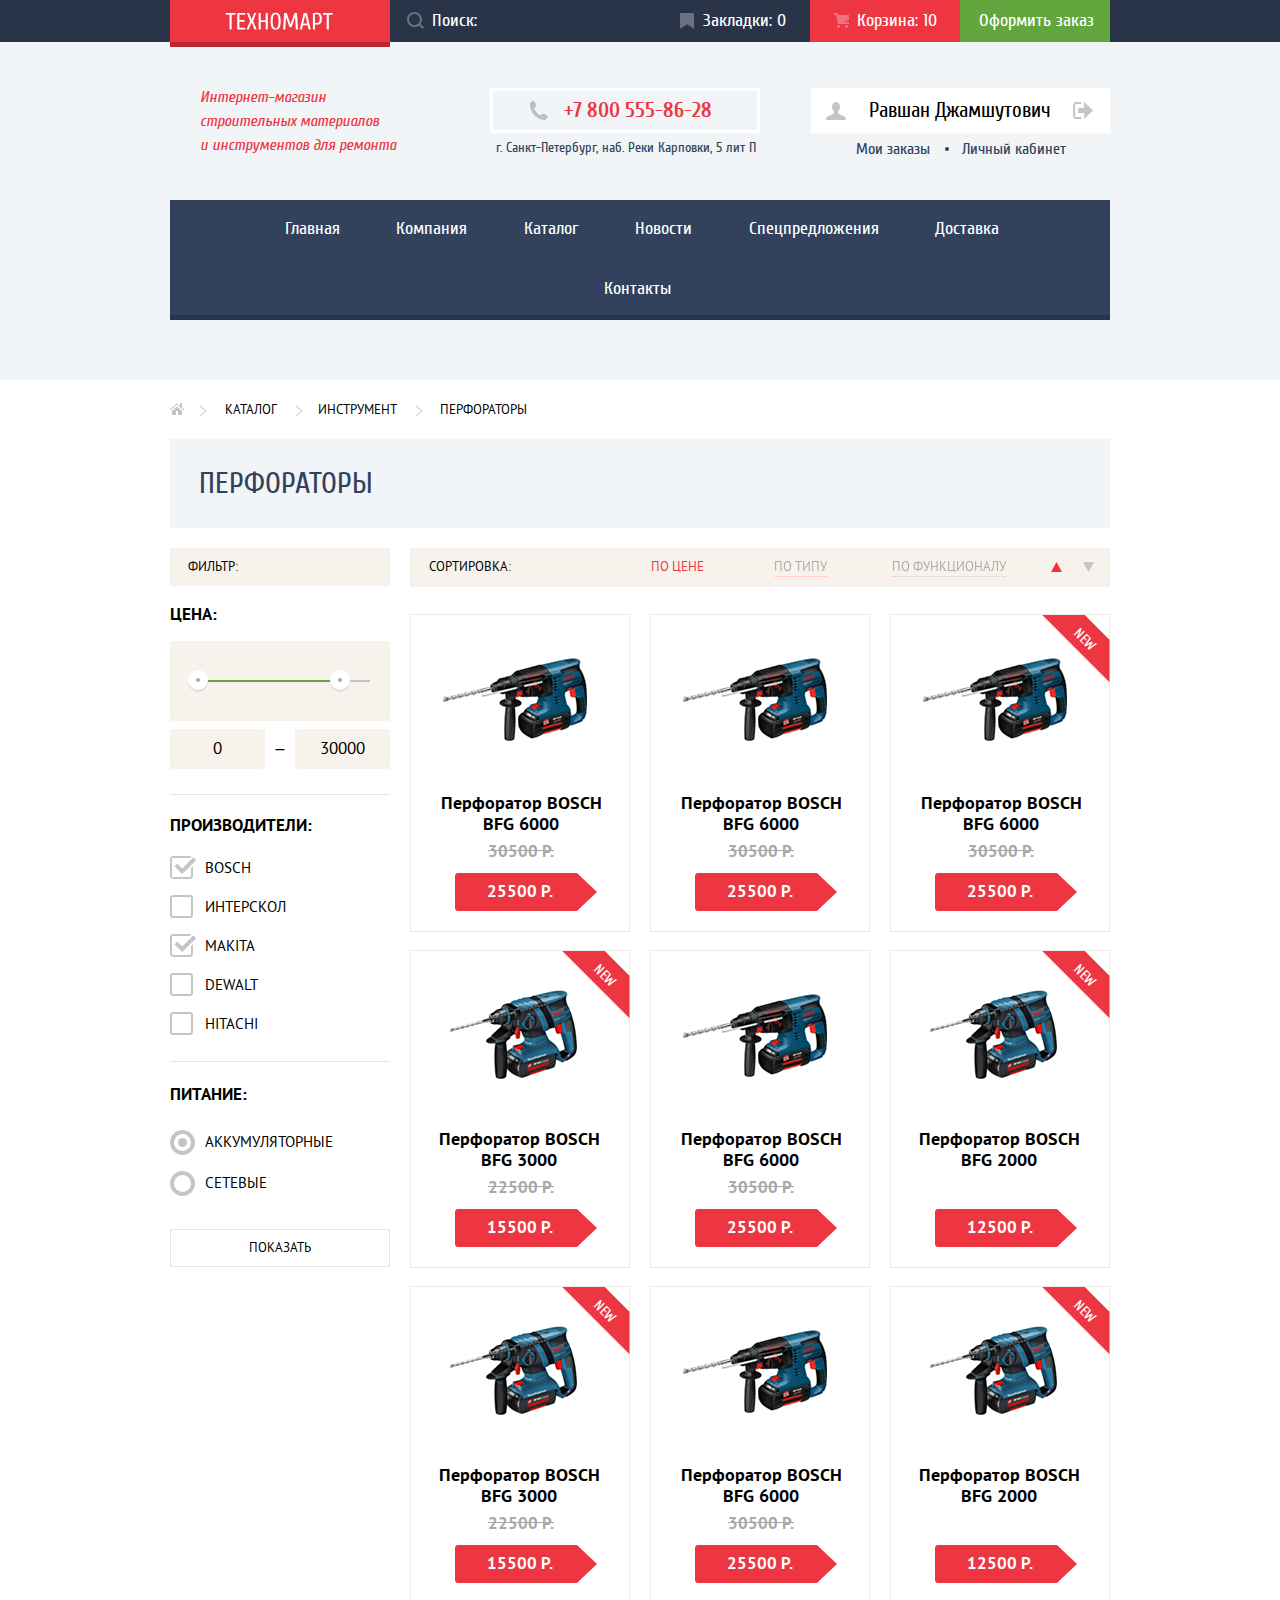
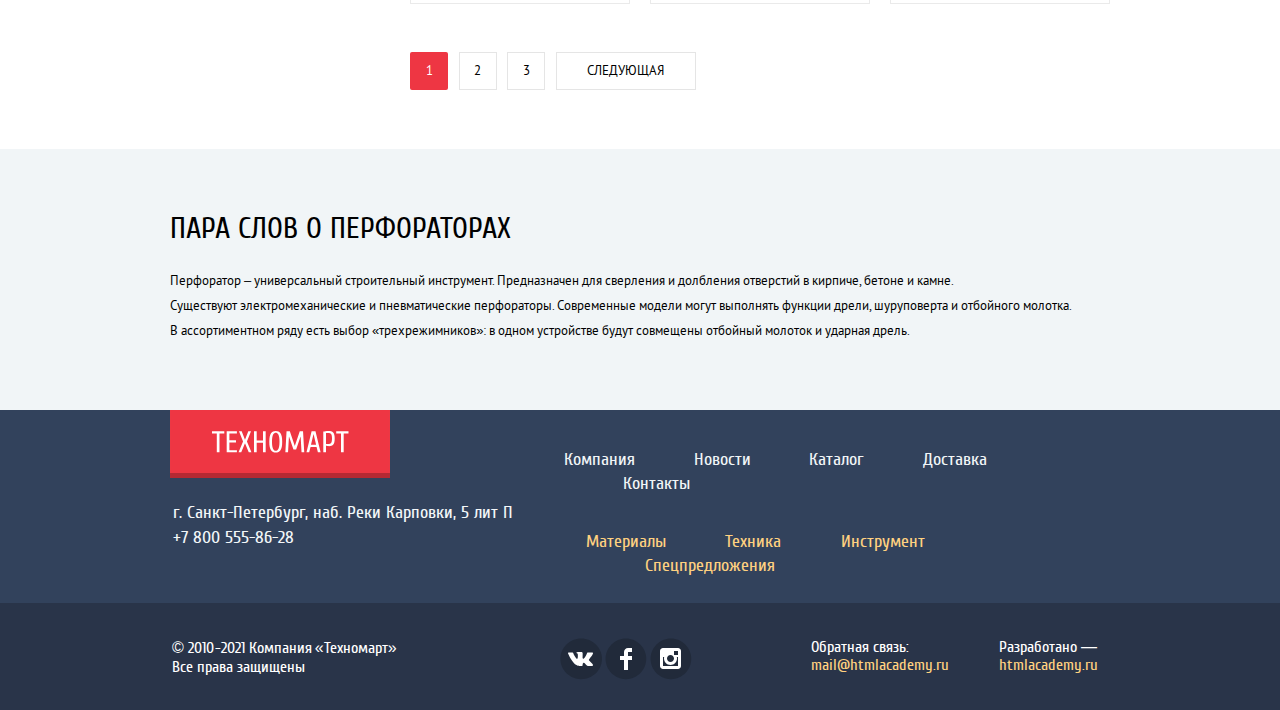
==== commit 1a0bc9b1: "правки" ====
--- a/catalog.html
+++ b/catalog.html
@@ -17,13 +17,11 @@
     <div class="main-wrapper">
       <div class="main-header-top">
         <div class="main-header-top-wrapper center">
-          <a href="index.html" class="main-header_logo link">
-            <img src="img/logo-header.svg" width="220" height="47" alt="Логотип магазина «Техномарт»"
-              class="img-logo image">
-          </a>
+          <a href="index.html" class="main-header_logo link" aria-label="Логотип магазина «Техномарт»"> </a>
           <form class="search-form">
-            <input type="search" placeholder="Поиск:" class="search-form_input">
-            <button type="submit" class="search-form_button"></button>
+            <label for="search" class="visually-hidden"> Строка поиска </label>
+            <input id="search" type="search" placeholder="Поиск:" class="search-form_input">
+            <button type="submit" class="search-form_button" title="Кнопка поиска"></button>
           </form>
           <ul class="customs-menu list">
             <li class="customs-menu_item">
@@ -220,12 +218,10 @@
               <ul class="battery-power-supply-perforators_list list">
                 <li class="articles_item">
                   <a href="#" class="article_link link">
-                    <img src="img/icons/catalog_new.svg" width="70" height="70" alt="Новинка"
-                      class="label-new image label-new-none">
                     <div class="product-title-box">
                       <h3 class="article-figure_name">Перфоратор BOSCH <br> BFG 6000</h3>
                       <div class="article-figure_image_wrapper">
-                        <img src="img/content/articles/snippet-945-bosch-BFG-6000.jpg" width="144" height="128"
+                        <img src="img/content/articles/snippetbosch6000.jpg" width="144" height="128"
                           alt="Синий перфоратор со средним сверлом"
                           class="article-figure_image image article-figure_image_BFG6000">
                       </div>
@@ -238,12 +234,10 @@
                 </li>
                 <li class="articles_item">
                   <a href="#" class="article_link link">
-                    <img src="img/icons/catalog_new.svg" width="70" height="70" alt="Новинка"
-                      class="label-new image label-new-none">
                     <div class="product-title-box">
                       <h3 class="article-figure_name">Перфоратор BOSCH <br> BFG 6000</h3>
                       <div class="article-figure_image_wrapper">
-                        <img src="img/content/articles/snippet-945-bosch-BFG-6000.jpg" width="144" height="128"
+                        <img src="img/content/articles/snippetbosch6000.jpg" width="144" height="128"
                           alt="Синий перфоратор со средним сверлом"
                           class="article-figure_image image article-figure_image_BFG6000">
                       </div>
@@ -255,12 +249,11 @@
                   <button type="button" class="article_button-favorite">В закладки</button>
                 </li>
                 <li class="articles_item">
-                  <a href="#" class="article_link link">
-                    <img src="img/icons/catalog_new.svg" width="70" height="70" alt="Новинка" class="label-new image">
+                  <a href="#" class="article_link link article_link_new" aria-label="New">
                     <div class="product-title-box">
                       <h3 class="article-figure_name">Перфоратор BOSCH <br> BFG 6000</h3>
                       <div class="article-figure_image_wrapper">
-                        <img src="img/content/articles/snippet-945-bosch-BFG-6000.jpg" width="144" height="128"
+                        <img src="img/content/articles/snippetbosch6000.jpg" width="144" height="128"
                           alt="Синий перфоратор со средним сверлом"
                           class="article-figure_image image article-figure_image_BFG6000">
                       </div>
@@ -272,12 +265,11 @@
                   <button type="button" class="article_button-favorite">В закладки</button>
                 </li>
                 <li class="articles_item">
-                  <a href="#" class="article_link link">
-                    <img src="img/icons/catalog_new.svg" width="70" height="70" alt="Новинка" class="label-new image">
+                  <a href="#" class="article_link link article_link_new" aria-label="New">
                     <div class="product-title-box">
                       <h3 class="article-figure_name article-figure_name_padding2">Перфоратор BOSCH <br> BFG 3000</h3>
                       <div class="article-figure_image_wrapper">
-                        <img src="img/content/articles/snippet-18927-bosch-bfg-3000.jpg" width="127" height="112"
+                        <img src="img/content/articles/snippetbosch3000.jpg" width="127" height="112"
                           alt="Синий перфоратор с коротким сверлом"
                           class="article-figure_image image article-figure_image_BFG3000">
                       </div>
@@ -290,12 +282,10 @@
                 </li>
                 <li class="articles_item">
                   <a href="#" class="article_link link">
-                    <img src="img/icons/catalog_new.svg" width="70" height="70" alt="Новинка"
-                      class="label-new image label-new-none">
                     <div class="product-title-box">
                       <h3 class="article-figure_name">Перфоратор BOSCH <br> BFG 6000</h3>
                       <div class="article-figure_image_wrapper">
-                        <img src="img/content/articles/snippet-945-bosch-BFG-6000.jpg" width="144" height="128"
+                        <img src="img/content/articles/snippetbosch6000.jpg" width="144" height="128"
                           alt="Синий перфоратор со средним сверлом"
                           class="article-figure_image image article-figure_image_BFG6000">
                       </div>
@@ -307,12 +297,11 @@
                   <button type="button" class="article_button-favorite">В закладки</button>
                 </li>
                 <li class="articles_item">
-                  <a href="#" class="article_link link">
-                    <img src="img/icons/catalog_new.svg" width="70" height="70" alt="Новинка" class="label-new image">
+                  <a href="#" class="article_link link article_link_new" aria-label="New">
                     <div class="product-title-box">
                       <h3 class="article-figure_name article-figure_name_padding2">Перфоратор BOSCH <br> BFG 2000</h3>
                       <div class="article-figure_image_wrapper">
-                        <img src="img/content/articles/snippet-18927-bosch-bfg-3000.jpg" width="127" height="112"
+                        <img src="img/content/articles/snippetbosch3000.jpg" width="127" height="112"
                           alt="Синий перфоратор с коротким сверлом"
                           class="article-figure_image image article-figure_image_BFG2000">
                       </div>
@@ -324,12 +313,11 @@
                   <button type="button" class="article_button-favorite">В закладки</button>
                 </li>
                 <li class="articles_item">
-                  <a href="#" class="article_link link">
-                    <img src="img/icons/catalog_new.svg" width="70" height="70" alt="Новинка" class="label-new image">
+                  <a href="#" class="article_link link article_link_new" aria-label="New">
                     <div class="product-title-box">
                       <h3 class="article-figure_name article-figure_name_padding2">Перфоратор BOSCH <br> BFG 3000</h3>
                       <div class="article-figure_image_wrapper">
-                        <img src="img/content/articles/snippet-18927-bosch-bfg-3000.jpg" width="127" height="112"
+                        <img src="img/content/articles/snippetbosch3000.jpg" width="127" height="112"
                           alt="Синий перфоратор с коротким сверлом"
                           class="article-figure_image image article-figure_image_BFG3000">
                       </div>
@@ -342,12 +330,10 @@
                 </li>
                 <li class="articles_item">
                   <a href="#" class="article_link link">
-                    <img src="img/icons/catalog_new.svg" width="70" height="70" alt="Новинка"
-                      class="label-new image label-new-none">
                     <div class="product-title-box">
                       <h3 class="article-figure_name">Перфоратор BOSCH <br> BFG 6000</h3>
                       <div class="article-figure_image_wrapper">
-                        <img src="img/content/articles/snippet-945-bosch-BFG-6000.jpg" width="144" height="128"
+                        <img src="img/content/articles/snippetbosch6000.jpg" width="144" height="128"
                           alt="Синий перфоратор со средним сверлом"
                           class="article-figure_image image article-figure_image_BFG6000">
                       </div>
@@ -359,12 +345,11 @@
                   <button type="button" class="article_button-favorite">В закладки</button>
                 </li>
                 <li class="articles_item">
-                  <a href="#" class="article_link link">
-                    <img src="img/icons/catalog_new.svg" width="70" height="70" alt="Новинка" class="label-new image">
+                  <a href="#" class="article_link link article_link_new" aria-label="New">
                     <div class="product-title-box">
                       <h3 class="article-figure_name article-figure_name_padding2">Перфоратор BOSCH <br> BFG 2000</h3>
                       <div class="article-figure_image_wrapper">
-                        <img src="img/content/articles/snippet-18927-bosch-bfg-3000.jpg" width="127" height="112"
+                        <img src="img/content/articles/snippetbosch3000.jpg" width="127" height="112"
                           alt="Синий перфоратор с коротким сверлом"
                           class="article-figure_image image article-figure_image_BFG2000">
                       </div>
@@ -489,11 +474,15 @@
   </footer>
   <section class="popup-in-the-basket">
     <h2 class="visually-hidden">Добавление в корзину</h2>
-    <button type="button" class="button-close popup-in-the-basket-close"></button>
-    <p class="popup-in-the-basket_text">Товар добавлен в корзину!</p>
-    <div class="popup-in-the-basket_buttons">
-      <a href="#" class="popup-order-link link">Оформить заказ</a>
-      <button type="button" class="popup-continue-shopping-button">Продолжить покупки</button>
+    <button type="button" class="button-close popup-in-the-basket-close" aria-label="Кнопка закрыть"></button>
+    <div class="popup-in-the-basket_flex-wrapper">
+      <div class="popup-in-the-basket_top-box">
+        <p class="popup-in-the-basket_text">Товар добавлен в корзину!</p>
+      </div>
+      <div class="popup-in-the-basket_buttons">
+        <a href="#" class="popup-order-link link">Оформить заказ</a>
+        <button type="button" class="popup-continue-shopping-button">Продолжить покупки</button>
+      </div>
     </div>
   </section>
 </body>
--- a/css/style.min.css
+++ b/css/style.min.css
@@ -1 +1 @@
-@-webkit-keyframes bounce{0%{transform:translateY(-2000px)}70%{transform:translateY(30px)}90%{transform:translateY(-10px)}to{transform:translateY(0)}}@keyframes bounce{0%{transform:translateY(-2000px)}70%{transform:translateY(30px)}90%{transform:translateY(-10px)}to{transform:translateY(0)}}@-webkit-keyframes shake{0%,to{transform:translateX(0)}10%,30%,50%,70%,90%{transform:translateX(-10px)}20%,40%,60%,80%{transform:translateX(10px)}}@keyframes shake{0%,to{transform:translateX(0)}10%,30%,50%,70%,90%{transform:translateX(-10px)}20%,40%,60%,80%{transform:translateX(10px)}}@font-face{font-family:"Cuprum";src:url(../fonts/cuprum.woff2) format("woff2"),url(../fonts/cuprum.woff) format("woff");font-weight:400;font-style:normal}@font-face{font-family:"Cuprum";src:url(../fonts/cuprumbold.woff2) format("woff2"),url(../fonts/cuprumbold.woff) format("woff");font-weight:700;font-style:normal}@font-face{font-family:"Cuprum";src:url(../fonts/cuprumitalic.woff2) format("woff2"),url(../fonts/cuprumitalic.woff) format("woff");font-weight:400;font-style:italic}@font-face{font-family:"Cuprum";src:url(../fonts/cuprumbolditalic.woff2) format("woff2"),url(../fonts/cuprumbolditalic.woff) format("woff");font-weight:700;font-style:italic}@font-face{font-family:"PT Sans";src:url(../fonts/ptsans.woff2) format("woff2"),url(../fonts/ptsans.woff) format("woff");font-weight:400;font-style:normal}@font-face{font-family:"PT Sans";src:url(../fonts/ptsansbold.woff2) format("woff2"),url(../fonts/ptsansbold.woff) format("woff");font-weight:700;font-style:normal}:root{--basic-red:#EE3643;--basic-light-grey:#F1F5F7;--basic-grey:#F9F5F0;--basic-dark-blue:#293449;--basic-blue:#32425C;--services-list-shadow-top:#405069;--basic-green:#63A63E;--basic-success-green:#5FBB2D;--basic-focus-green:#518534;--special-green:#367315;--basic-white:#ffffff;--basic-black:#000000;--special-black:#161D29;--special-yellow:#FFBF47;--special-sky-blue:#3BBCE3;--special-lilaс:#DC91D8;--special-light-green:#8ED78F;--special-grey:#A9A9A9;--basic-yellow:#FFD180;--special-light-grey:#F4F4F4;--special-dark-grey:#A9A9A9;--special-light-dark-grey:#C5C5C5;--special-white-bg:rgba(0, 0, 0, 0.0001);--special-dark-blue-focus:#1D2739;--promo-white-opacity30:rgba(255, 255, 255, 0.3);--promo-grey-opacity30-hover:rgb(197, 197, 197, 0.3);--promo-grey-opacity30-focus:rgb(169, 169, 169, 0.3);--slider-button-red-hover:#CA2C37;--slider-button-red-focus:#BA2732;--border-grey:#EAEAEA;--basic-black-opacity15:rgba(0, 0, 0, 0.15);--near-white:#F3F7F9;--shadow-popup:rgba(41, 52, 73, 0.75);--popup-bg:#F1F1F1;--filters-bg:#F7F3EC;--border-button:#E5E5E5;--toggle-grey:#ababab;--filters-hover:#B5B5B5;--filters-disabled:#E9E9E9;--filters-disabled-text:#999999}.page{height:100%}.link,.page,.page-body{margin:0;padding:0}.page-body{min-width:960px;min-height:100%;display:grid;grid-template-rows:-webkit-min-content 1fr -webkit-min-content;grid-template-rows:min-content 1fr min-content;align-content:start;font-family:"Cuprum","Arial",sans-serif;font-weight:400;font-style:normal;font-size:18px;line-height:24px}.link{color:inherit;text-decoration:none}.image{max-width:100%;height:auto}.list{margin:0;padding:0;list-style:none}.center{width:940px;margin:0 auto;padding:0 10px}.visually-hidden{position:absolute;width:1px;height:1px;margin:-1px;padding:0;border:0;white-space:nowrap;-webkit-clip-path:inset(100%);clip-path:inset(100%);clip:rect(0 0 0 0);overflow:hidden}.main-header{margin:0;padding:0 0 60px;box-sizing:border-box;color:var(--basic-white);background-color:var(--basic-light-grey)}.main-header-top{width:100%;margin-top:0;padding-top:0;background-color:var(--basic-dark-blue)}.customs-menu,.main-header-top-wrapper{min-height:42px;padding-top:0;padding-bottom:0;display:flex;flex-direction:row;align-items:center}.main-header-top-wrapper{position:relative;margin-top:0}.customs-menu{width:450px;flex-wrap:wrap}.customs-menu_item{width:150px}.main-header-center{padding:42.5px 0 40px;box-sizing:border-box;display:grid;grid-template-columns:1fr 1fr 1fr;grid-column-gap:20px;align-content:start}.main-navigation{padding:0;box-sizing:border-box;background-color:var(--basic-blue)}.main-header_logo{position:absolute;top:0;left:10px;width:220px;height:47px;display:block;background-color:var(--basic-red);background-image:url(../img/logo-header-error.svg);background-repeat:no-repeat}.img-logo{display:block;font-size:0;line-height:0}.main-header_logo:focus .img-logo{display:none}.icon-bookmark,.icon-cart,.icon-search{opacity:30%}.search-form{position:relative;width:270px;min-height:42px;margin-left:220px;margin-bottom:auto;color:var(--basic-white)}.search-form_input{width:270px;min-height:42px;padding-left:42px;box-sizing:border-box;border:0;font-size:18px;background-color:inherit;outline:0}.search-form_input::-webkit-input-placeholder{font-size:18px;color:var(--basic-white)}.search-form_input::-moz-placeholder{font-size:18px;color:var(--basic-white)}.search-form_input::placeholder{font-size:18px;color:var(--basic-white)}.search-form:hover .icon-search{opacity:100%}.search-form:focus .icon-search{opacity:0%}.search-form_button{position:absolute;left:17px;top:12px;width:17px;height:17px;border:0;background-image:url(../img/icons/icon-search.svg);background-repeat:no-repeat;opacity:30%;background-color:inherit;outline:0}.search-form:hover .search-form_button{opacity:100%}.search-form_input::-webkit-search-cancel-button,.search-form_input::-webkit-search-decoration,.search-form_input::-webkit-search-results-button,.search-form_input::-webkit-search-results-decoration{display:none}.search-form_input:focus{color:var(--basic-black);background-color:var(--basic-white)}.search-form_input:focus+.search-form_button{background-image:url(../img/icons/icon-search-red.svg);opacity:100%}.favorite-link{width:150px;min-height:42px;padding-left:20px;padding-right:10px;box-sizing:border-box;display:flex;align-items:center}.icon-bookmark{margin:0 9px 0 0;padding:0;display:block}.basket-link .for-focus,.favorite-link .for-focus{margin:0;padding:0}.basket-link{width:150px;min-height:42px;padding-left:26px;padding-right:10px;box-sizing:border-box;display:flex;align-items:center}.icon-cart{margin:-1px 8px 0 0;padding:0;display:block}.basket-link:hover .icon-cart,.favorite-link:hover .icon-bookmark{opacity:100%}.basket-link:focus,.favorite-link:focus{background-color:var(--special-black)}.basket-link:focus .icon-cart,.favorite-link:focus .icon-bookmark{opacity:30%}.basket-link:focus .for-focus,.favorite-link:focus .for-focus,.order-link:focus .for-focus{opacity:50%}.order-link:hover{background-color:var(--basic-success-green)}.order-link:focus{background-color:var(--basic-green)}.order-link{width:150px;min-height:42px;padding:9px 16px 9px 19px;display:block;box-sizing:border-box;background-color:var(--basic-green)}.main-title{margin:0;padding:0 0 0 30px;font-weight:400;font-style:italic;font-size:16px;line-height:24px;color:var(--basic-red)}.location-box{margin:0;padding:0}.location-box_phone{padding:0}.location-box_address{margin:0;padding:0}.location-box{padding-top:3.5px}.location-box_phone{width:270px;min-height:45px;margin:0 0 3px;padding-top:4px;padding-right:10px;padding-left:71px;display:block;border:3px solid var(--basic-white);box-sizing:border-box;font-weight:700;font-size:21px;line-height:30px;color:var(--basic-red);background-image:url(../img/icons/icon-phone.svg);background-repeat:no-repeat;background-position:top 10px left 36px}.location-box_address{padding-left:6px;font-size:14px;line-height:24px;color:var(--basic-blue)}.authorization-menu{padding-top:3.5px;display:flex;flex-wrap:wrap;justify-content:flex-end;align-items:flex-start}.login-link,.registration-link{font-size:21px;line-height:21px;color:var(--basic-black);background-color:var(--basic-white);width:121px;min-height:45px;padding:12px 10px 12px 45px;box-sizing:border-box;display:block;overflow-wrap:break-word}.registration-link{width:150px;margin-left:10px;padding:12px 24px}.login-link:hover,.registration-link:hover{color:var(--basic-red)}.login-link:focus,.registration-link:focus{color:var(--special-light-dark-grey)}.login-link,.login-link:hover{background-repeat:no-repeat;background-position:19px 14px;background-size:20px}.login-link{padding-left:46px;background-image:url(../img/icons/icon-login.svg)}.login-link:hover{background-image:url(../img/icons/icon-login-hover.svg)}.login-link:focus{background-image:url(../img/icons/icon-login.svg);background-repeat:no-repeat;background-position:19px 14px;background-size:20px}.site-navigation{width:940px;min-height:60px;margin:0;padding:0 20px;box-sizing:border-box;display:flex;flex-wrap:wrap;justify-content:center;list-style:none;box-shadow:inset 0 -5px 0 var(--basic-dark-blue)}.site-navigation_item_link{min-height:60px;padding:17px 25px 19px 32px;box-sizing:border-box;display:block}.site-navigation_item_link_main{padding-left:32px;padding-right:31px}.site-navigation_item_link_company{padding-left:25px;padding-right:26px}.site-navigation_item_link_catalog{padding-left:31px;padding-right:28px}.site-navigation_item_link_news{padding-left:28px;padding-right:29px}.site-navigation_item_link_special{padding-left:28px;padding-right:27px}.site-navigation_item_link_delivery{padding-left:29px;padding-right:29px}.site-navigation_item_link_contacts{padding-left:27px;padding-right:32px}.site-navigation_item_link:hover{background-color:var(--basic-dark-blue)}.site-navigation_item_link:focus{background-color:var(--special-dark-blue-focus);box-shadow:inset 0 -5px 0 var(--basic-dark-blue)}.site-navigation_item_link:focus .for-focus{color:var(--basic-white);opacity:50%}.container-main-bg-light{width:100%;margin:0;padding:0;background-color:var(--basic-white)}.container-main-bg-grey{width:100%;background-color:var(--basic-light-grey)}.promo-box-container{padding-top:59px;padding-bottom:59px;box-sizing:border-box;display:grid;grid-template-columns:1fr 1fr 1fr;grid-template-rows:auto auto auto;grid-gap:20px;align-content:start}.promo-slider{grid-column-start:1;grid-column-end:3;grid-row-start:2;grid-row-end:4}.promo-box{width:300px;min-height:123px;padding-top:20px;padding-left:23px;box-sizing:border-box;color:var(--basic-white)}.promo-box_link,.promo-box_title{overflow-wrap:break-word;font-style:normal}.promo-box_title{margin:0 125px 14px 0;padding:0;font-weight:700;font-size:24px;line-height:30px}.promo-box_link{width:135px;min-height:38px;margin-bottom:21px;padding:10px;box-sizing:border-box;display:block;text-align:center;font-weight:400;font-size:14px;line-height:18px;text-transform:uppercase;background-color:var(--promo-white-opacity30)}.promo-box--materials{background-color:var(--special-yellow);background-image:url(../img/icons/catalog_new.svg),url(../img/icons/icons-Promo/icon-1-paint.svg);background-repeat:no-repeat;background-position:right top,right 43px top 31px}.promo-box--machinery,.promo-box--tools{background-color:var(--special-sky-blue);background-image:url(../img/icons/icons-Promo/icon-2-drill.svg);background-repeat:no-repeat;background-position:right 31px top 34px}.promo-box--machinery{background-color:var(--special-lilaс);background-image:url(../img/icons/icons-Promo/icon-3-tractor.svg);background-position:right 31px top 31px}.promo-box--delivery,.promo-box--discount{background-color:var(--special-light-green);background-image:url(../img/icons/icons-Promo/icon-4-basket.svg);background-repeat:no-repeat;background-position:right 45px top 26px}.promo-box--delivery{background-color:var(--special-yellow);background-image:url(../img/icons/icons-Promo/icon-5-truck.svg);background-position:right 32px top 31px}.promo-box_link:hover{background-color:var(--promo-grey-opacity30-hover)}.promo-box_link:focus{background-color:var(--promo-grey-opacity30-focus)}.promo-slider,.promo-slider_item{position:relative;color:var(--basic-white)}.promo-slider_item{width:620px;padding:0;margin:0;font-size:0;line-height:0;display:none}.promo-slider_item_current{display:block}.promo-slider_text{position:absolute;top:23px;left:24px;padding:0;margin:0;width:500px;display:block}.promo-slider_title{padding:0;margin:0 0 6px;font-weight:700;font-size:36px;line-height:36px;text-transform:uppercase}.promo-slider_description{margin:0;padding:0;font-weight:400;font-size:18px;line-height:24px}.promo-slider_button-back,.promo-slider_button-next{position:absolute;bottom:104px;z-index:2;width:22px;height:40px;border:0;display:block;background-color:transparent;background-repeat:no-repeat;outline:0;cursor:pointer}.promo-slider_button-back{left:24px;background-image:url(../img/icons/icon-left.svg)}.promo-slider_button-next{right:20px;background-image:url(../img/icons/icon-right.svg)}.slider-controls{position:absolute;left:295px;bottom:36px;z-index:3;width:200px;margin:0;padding:0;display:flex;flex-wrap:wrap}.slider-controls button{width:6px;height:6px;margin:0 10px 0 0;padding:0;box-sizing:content-box;border:2px solid var(--basic-white);border-radius:50%;background-color:var(--basic-white);cursor:pointer;outline:0}.promo-slider_link-catalog,.slider-controls .current{background-color:var(--basic-red)}.promo-slider_link-catalog{position:absolute;left:24px;bottom:27px;z-index:2;margin:0;padding:11px 10px 9px;width:192px;min-height:38px;box-sizing:border-box;overflow-wrap:break-word;display:block;font-weight:400;font-size:14px;line-height:18px;text-align:center;text-transform:uppercase}.promo-slider_link-catalog:hover{background-color:var(--slider-button-red-hover)}.promo-slider_link-catalog:focus{background-color:var(--slider-button-red-focus)}.best-articles_list{width:940px;padding:20px 0 70px;box-sizing:border-box;display:grid;grid-template-columns:1fr 1fr 1fr 1fr;grid-gap:20px;align-content:start}.section-header{width:940px;min-height:89px;padding-left:28px;padding-right:14px;box-sizing:border-box;display:flex;justify-content:space-between;align-items:flex-start;background-color:var(--basic-grey)}.all-partners_link,.best-articles_link,.best-articles_title,.best-partners_title{margin:30px 0 20px;padding:0;font-weight:400;font-size:30px;line-height:30px;text-transform:uppercase;color:var(--basic-blue)}.all-partners_link,.best-articles_link{width:192px;min-height:38px;margin:25px 0 20px;padding:11px 10px 9px;box-sizing:border-box;display:block;font-size:14px;line-height:18px;text-align:center;color:var(--basic-white);background-color:var(--basic-red)}.all-partners_link:hover,.best-articles_link:hover{background-color:var(--slider-button-red-hover)}.all-partners_link:focus,.best-articles_link:focus{background-color:var(--slider-button-red-focus)}.articles_item{min-height:318px;padding:0;border:1px solid var(--border-grey);font-size:0;line-height:0}.articles_item:hover{box-shadow:0 4px 20px var(--basic-black-opacity15)}.article_link,.articles_item{position:relative;width:220px;margin:0;box-sizing:border-box}.article-figure_image,.article_link,.label-new{padding:0;display:block;font-size:0;line-height:0}.article-figure_image{-o-object-fit:contain;object-fit:contain;margin:0 auto}.label-new{position:absolute;top:0;right:2px;z-index:2;margin:0 0 0 auto}.label-new-none{display:none}.article-figure_image_wrapper{position:absolute;top:0;left:17px;width:186px;height:164px;margin-right:auto;margin-left:auto;padding-top:5px}.product-title-box{position:relative;min-height:220px;margin-bottom:7px}.article-figure_name{position:relative;width:220px;margin:0;padding:177px 0 0;font-family:"PT Sans","Arial",sans-serif;font-weight:700;font-size:18px;line-height:21px;color:var(--basic-black);text-align:center}.article-figure_name_padding2{width:216px}.new-price,.old-price{font-family:"PT Sans","Arial",sans-serif;font-weight:700;font-size:17px;line-height:18px;text-align:center;text-transform:uppercase}.old-price{min-height:18px;margin:0;padding:0;color:var(--special-dark-grey);text-decoration:line-through}.new-price{position:relative;left:50%;width:121.8px;min-height:38px;margin-left:-64px;margin-top:13px;margin-bottom:10px;padding:9px 2px 11px 10px;box-sizing:border-box;display:block;color:var(--basic-white);background-color:var(--basic-red);border-radius:3px 0 0 3px}.new-price-padding2{margin-left:-66px}.new-price::after{content:"";position:absolute;top:0;left:121.8px;width:0;height:0;border:solid 19px transparent;border-left:solid 20.2px var(--basic-red);display:block}.article-figure_image_BFG9000{margin-right:2px;padding:0;box-sizing:border-box}.article-figure_image_BFG3000{margin-left:22px;margin-top:23px;box-sizing:border-box}.article-figure_image_BFG6000{margin-left:15px;margin-top:16px;box-sizing:border-box}.article-figure_image_BFG2000{margin-left:22px;margin-top:23px;box-sizing:border-box}.article_button-buy,.article_button-favorite{position:absolute;width:0;height:0;border:0;visibility:hidden;outline:0;cursor:pointer;left:41px;font-family:"Cuprum","Arial",sans-serif;font-weight:400;font-size:14px;line-height:18px;text-transform:uppercase;border-radius:2px}.article_button-buy{top:38px;padding-left:54px;padding-right:54px;color:var(--basic-white);background-color:var(--basic-green);background-image:url(../img/icons/icon-cart-15-15.svg);background-repeat:no-repeat;background-position:left 30px top 10px;box-shadow:inset 0 -3px 0 var(--special-green)}.article_button-favorite{top:86px;border:3px solid var(--basic-green);color:var(--basic-blue);background-color:var(--basic-white)}.articles_item:hover .article-figure_image{visibility:hidden}.articles_item:hover .article_button-buy{width:135px;min-height:35px;visibility:visible}.articles_item:hover .article_button-favorite{width:135px;min-height:38px;box-sizing:border-box;visibility:visible}.article_button-buy:hover{width:135px;min-height:35px;background-color:var(--basic-success-green)}.article_button-buy:focus{width:135px;min-height:35px;background-color:var(--basic-focus-green)}.article_button-favorite:hover{width:135px;min-height:38px;box-sizing:border-box;border:3px solid var(--basic-blue)}.article_button-favorite:focus{width:135px;min-height:38px;box-sizing:border-box;opacity:50%}.best-partners_list{padding-top:20px;padding-bottom:70px;box-sizing:border-box;display:grid;grid-template-columns:1fr 1fr 1fr 1fr;grid-column-gap:20px;grid-row-gap:20px;align-content:start}.partners_item_link{display:block;font-size:0;line-height:0}.partners_item_logo{-o-object-fit:contain;object-fit:contain}.partners_item_link:hover .partners_item_logo{box-shadow:0 4px 20px var(--basic-black-opacity15)}.partners_item_link:focus .partners_item_logo{opacity:50%}.services{width:940px;min-height:522px;margin:0;padding-top:65px;box-sizing:border-box;background-color:var(--basic-light-grey)}.services_text,.services_title{padding:0;font-weight:400;color:var(--basic-black)}.services_title{margin:0 0 24px;font-family:"Cuprum","Arial",sans-serif;font-size:30px;line-height:30px;text-transform:uppercase}.services_text{margin:0;font-family:"PT Sans","Arial",sans-serif;font-size:13px;line-height:25px}.services-main-box{position:relative;min-height:333px;margin-top:20px}.services_list{padding-top:49px}.services_list_item{margin:0;padding:0}.services_item_link{width:240px;min-height:62px;margin:0 80px 0 0;padding-top:12.5px;padding-bottom:16.5px;padding-left:22px;box-sizing:border-box;border-top:solid 1px var(--services-list-shadow-top);border-bottom:solid 1px var(--basic-dark-blue);overflow-wrap:break-word;display:block;font-family:"Cuprum","Arial",sans-serif;font-weight:700;font-size:21px;line-height:30px;color:var(--basic-white);background-color:var(--basic-blue)}.services_item_link:hover{color:var(--basic-white);background-color:var(--basic-dark-blue)}.services_item_link_current,.services_item_link_current:hover{border:0;color:var(--basic-blue);background-color:var(--basic-white);cursor:default}.services_box{position:absolute;top:0;left:230px;width:720px;min-height:327px;box-sizing:border-box}.services_box--credit,.services_box--delivery,.services_box--guarantee{box-sizing:border-box;display:none;background-image:url(../img/services-slider-tabs/services-shadow.png),url(../img/services-slider-tabs/delivery.png);background-repeat:no-repeat,no-repeat;background-position:left top,right 11px top 68px}.services_box--credit,.services_box--guarantee{background-image:url(../img/services-slider-tabs/services-shadow.png),url(../img/services-slider-tabs/guarantee.png);background-position:left top,right 2px top 45px}.services_box--credit{background-image:url(../img/services-slider-tabs/services-shadow.png),url(../img/services-slider-tabs/credit.png);background-position:left top,right top 46px}.services_box_current{display:block}.services_box_title{margin:0 220px 28px 90px;padding:47px 0 0;overflow-wrap:break-word;font-family:"Cuprum","Arial",sans-serif;font-weight:400;font-size:30px;line-height:30px;text-transform:uppercase;color:var(--basic-blue)}.services_box_title--guarantee{margin-bottom:24px}.services_box_text{margin:0 220px 0 90px;padding:0;overflow-wrap:break-word;font-family:"PT Sans","Arial",sans-serif;font-weight:400;font-size:13px;line-height:25px;color:var(--basic-black)}.services_box_text--guarantee{line-height:24px}.line-height-26{line-height:26px}.services_box--guarantee-button{width:195px;min-height:38px;margin:24.5px 0 0 90px;padding:10px;box-sizing:border-box;display:block;text-align:center;font-family:"Cuprum","Arial",sans-serif;font-weight:400;font-size:14px;line-height:18px;text-transform:uppercase;color:var(--basic-white);background-color:var(--basic-red);border-radius:3px}.services_box--guarantee-button_padding{padding-left:2px}.services_box--guarantee-button:hover{background-color:var(--slider-button-red-hover)}.services_box--guarantee-button:focus{background-color:var(--slider-button-red-focus)}.container-main-third{padding:70px 0;box-sizing:border-box;display:grid;grid-template-columns:2fr 1fr;grid-column-gap:40px;align-content:start}.about_title,.contacts_title{margin:0 0 24px;padding:0;font-family:"Cuprum","Arial",sans-serif;font-weight:400;font-size:30px;line-height:30px;text-transform:uppercase;color:var(--basic-black)}.about_title_laquo{padding-left:3px;padding-right:1px;letter-spacing:0}.about_text{margin:0}.about_text,.contacts_text{padding:0;font-family:"PT Sans","Arial",sans-serif;font-weight:400;font-size:13px;line-height:24px;color:var(--basic-black)}.about-text-top{margin-bottom:27px}.contacts_text{margin:0 0 33px}.shipping-company-list{margin-top:2px}.shipping-company-list_item{position:relative;margin-bottom:12px;padding-left:38px;font-family:"Cuprum","Arial",sans-serif;font-style:normal;font-weight:400;font-size:18px;line-height:24px;color:var(--basic-black)}.shipping-company-list_item::before{content:"";position:absolute;top:13px;left:0;width:25px;height:2px;background-color:var(--basic-red)}.shipping-company-list_item_2::before{top:11.25px}.shipping-company-list_item_3::before{top:9.25px}.about_link,.contact-form-link{overflow-wrap:break-word;font-weight:400;font-size:14px;line-height:18px;text-transform:uppercase;color:var(--basic-white);background-color:var(--basic-red)}.contact-form-link{margin:0}.about_link{width:220px;margin:19px 0 0}.about_link,.contact-form-link{min-height:38px;padding:11px 10px 9px;box-sizing:border-box;display:block;text-align:center}.about_link:hover,.contact-form-link:hover{background-color:var(--slider-button-red-hover)}.about_link:focus,.contact-form-link:focus{background-color:var(--slider-button-red-focus)}.map-link{line-height:0;margin-bottom:25px;font-size:0}.map-link,.map-little-image{display:block}.container-main-footer-bg-blue{width:100%;background-color:var(--basic-blue)}.container-main-footer-bg-dark{width:100%;background-color:var(--basic-dark-blue)}.main-footer_first-container{width:940px;min-height:193px;display:flex;align-items:flex-start;justify-content:space-between;flex-wrap:wrap;font-weight:400;font-size:18px;line-height:24px;background-color:var(--basic-blue)}.footer_contacts{width:394px;margin-bottom:25px;color:var(--near-white);line-height:25px}.main-footer_logo{margin-bottom:22px;display:block}.footer-adress-phone-box{margin-left:3px}.footer-img-logo{display:block}.footer-phone{margin:0;padding:0;display:block}.footer-navigation_list{width:546px;margin-left:auto;margin-top:38px;margin-bottom:34px;display:flex;align-items:flex-start;justify-content:flex-start;flex-wrap:wrap;color:var(--basic-light-grey)}.footer-navigation_list_item:not(:first-child),.footer-promo-list_item:not(:first-child){margin-left:58.5px}.footer-promo-list{width:524px;margin-left:auto;margin-bottom:25px;display:flex;align-items:flex-start;justify-content:flex-start;flex-wrap:wrap;color:var(--basic-yellow)}.footer-promo-list_item:nth-child(3){margin-left:60.5px}.main-footer_second-container{width:940px;min-height:107px;display:flex;align-items:flex-start;justify-content:flex-start;flex-wrap:wrap;font-weight:400;font-size:16px;line-height:18px;color:var(--basic-white);background-color:var(--basic-dark-blue)}.footer-copyright-box{margin:36px 137px 10px 2px;padding:0}.footer-copyright{width:250px;margin:0;padding:0;display:block;line-height:19px}.copyright-padding-span{padding-left:1px;padding-right:3px}.developed-by_link,.footer-feedback_link{margin-bottom:10px;overflow-wrap:break-word;display:block;color:var(--basic-yellow)}.footer-navigation_link:hover,.footer-promo-list_link:hover{text-decoration:underline}.footer-navigation_link:focus,.footer-promo-list_link:focus{opacity:50%;text-decoration:none}.developed-by_link:hover,.footer-feedback_link:hover{text-decoration:underline}.developed-by_link:focus,.footer-feedback_link:focus{color:var(--basic-red);text-decoration:none}.footer-address{margin:0;padding:0}.developed-by,.footer-feedback{padding:0}.socials_list{width:134px;min-height:44px;margin-right:118px;margin-top:34px;display:flex;flex-direction:row;align-items:flex-start;justify-content:space-between;flex-wrap:wrap}.logo-vk{width:44px;height:44px;display:inline-block;vertical-align:middle;background-image:url(../img/icons/socials/vkontakte.svg);background-repeat:no-repeat;background-position:center center}.logo-vk:focus,.logo-vk:hover{width:44px;height:44px;background-image:url(../img/icons/socials/icon-vk-red.svg);background-repeat:no-repeat;background-position:center center}.logo-fb{width:44px;height:44px;display:inline-block;vertical-align:middle;background-image:url(../img/icons/socials/facebook.svg);background-repeat:no-repeat;background-position:center center}.logo-fb:focus,.logo-fb:hover{width:44px;height:44px;background-image:url(../img/icons/socials/icon-fb-red.svg);background-repeat:no-repeat;background-position:center center}.logo-insta{width:44px;height:44px;display:inline-block;vertical-align:middle;background-image:url(../img/icons/socials/instagram.svg);background-repeat:no-repeat;background-position:center center}.logo-insta:focus,.logo-insta:hover{width:44px;height:44px;background-image:url(../img/icons/socials/icon-insta-red.svg);background-repeat:no-repeat;background-position:center center}.footer-feedback{width:145px;margin:35px 43px 0 0;display:block}.developed-by{width:100px;margin:35px 0 0;display:block}.contact-form-container{position:fixed;top:0;right:0;left:0;bottom:0;z-index:10;width:620px;height:430px;margin:auto;box-sizing:border-box;display:none;border-top:solid 7px var(--basic-red);box-shadow:0 20px 40px 0 var(--shadow-popup);background-color:var(--basic-white)}.contact-show{display:block;-webkit-animation:bounce .6s;animation:bounce .6s}.modal-error{-webkit-animation:shake .6s;animation:shake .6s}.button-close{position:absolute;top:14px;right:11px;width:20.97px;height:20.97px;border:0;display:inline-block;vertical-align:middle;background-color:inherit;background-image:url(../img/icons/icon-close.svg);background-repeat:no-repeat;outline:0;cursor:pointer}.contact-form,.contact-form-box-top{box-sizing:border-box;display:flex;justify-content:space-between}.contact-form{height:423px;padding-top:40px;flex-direction:column;font-family:"Cuprum","Arial",sans-serif;font-style:normal;font-weight:400;font-size:18px;line-height:24px}.contact-form-box-top{width:620px;height:289px;padding-left:80px;padding-right:80px;flex-wrap:wrap;align-content:flex-start}.contact-form_item{margin:0 0 14px;padding:0}.contact-form_input{width:196px;height:34px;margin:0;padding:0 10px;display:block;border:2px solid var(--special-light-dark-grey);font-family:"PT Sans","Arial",sans-serif;font-weight:400;font-size:13px;line-height:24px;color:var(--basic-black);background-color:inherit;outline:0}.contact-form_input:focus{border-color:var(--special-green)}.contact-form_input:invalid{color:var(--basic-red)}.contact-form_input::-webkit-input-placeholder{width:220px;border:0;font-family:"PT Sans","Arial",sans-serif;font-weight:400;font-size:13px;color:var(--special-dark-grey);outline:0}.contact-form_input::-moz-placeholder{width:220px;border:0;font-family:"PT Sans","Arial",sans-serif;font-weight:400;font-size:13px;color:var(--special-dark-grey);outline:0}.contact-form_input::placeholder{width:220px;border:0;font-family:"PT Sans","Arial",sans-serif;font-weight:400;font-size:13px;color:var(--special-dark-grey);outline:0}.contact-form_input_textarea{width:460px;height:114px;padding-top:4px;resize:none;box-sizing:border-box}.contact-form_input_textarea::-webkit-input-placeholder{padding-top:1px}.contact-form_input_textarea::-moz-placeholder{padding-top:1px}.contact-form_input_textarea::placeholder{padding-top:1px}.contact-form_label{margin-bottom:10px;padding-left:1px;box-sizing:border-box;display:block}.button-submit-bg{width:620px;min-height:112px;padding-left:80px;padding-right:80px;padding-top:37px;box-sizing:border-box;background-color:var(--special-light-grey)}.button-submit{width:460px;height:38px;margin:0;padding:0;border:0;display:block;font-weight:400;font-size:14px;line-height:18px;text-transform:uppercase;color:var(--basic-white);background-color:var(--basic-red);outline:0;cursor:pointer}.button-submit:hover{background-color:var(--slider-button-red-hover)}.basket-link_for-counter:focus,.button-submit:focus{background-color:var(--slider-button-red-focus)}.modal-map{position:fixed;top:0;right:0;left:0;bottom:0;z-index:10;width:940px;height:447px;margin:auto;box-sizing:border-box;border-top:solid 7px var(--basic-red);display:none;background-color:var(--basic-white);background-image:url(../img/map-popup.png);background-repeat:no-repeat;background-position:bottom -77px left 47%;box-shadow:0 20px 40px 0 var(--shadow-popup)}.map-show{display:block}.modal-map-iframe{border:0}.button-close-map{position:absolute;top:10px;right:9px;background-color:transparent}.basket-link-catalog{padding-left:24px}.basket-link_for-counter{background-color:var(--basic-red)}.user-menu{width:300px;padding-top:3.5px;padding-left:1px;box-sizing:border-box;display:flex;flex-wrap:wrap;justify-content:center;align-items:flex-start;align-content:flex-start}.user-menu_item_link{margin-top:7px;margin-left:16px;margin-right:16px;padding:0;box-sizing:border-box}.user-menu_item_name{width:299px;min-height:45px;margin:0;box-sizing:border-box;overflow-wrap:break-word;display:flex;flex-wrap:wrap;justify-content:space-between;align-items:center;align-content:center;background-color:var(--basic-white)}.user-link,.user-link:hover{background-repeat:no-repeat;background-position:left 15px center;background-size:20px}.user-link{width:262px;padding:12px 10px 12px 46px;box-sizing:border-box;display:block;font-family:"Cuprum","Arial",sans-serif;font-weight:400;font-size:21px;line-height:21px;text-align:center;color:var(--basic-black);background-color:var(--basic-white);background-image:url(../img/icons/icon-user.svg)}.user-link:hover{background-image:url(../img/icons/icon-user-blue.svg)}.user-link:focus{background-image:url(../img/icons/icon-user.svg);background-repeat:no-repeat;background-position:left 15px center;background-size:20px}.logout-link,.logout-link:hover{width:20px;height:17px;padding:14px 17px 14px 0;display:block;font-size:0;line-height:0;background-image:url(../img/icons/icon-logout.svg);background-repeat:no-repeat;background-position:left 0 center}.logout-link:hover{background-image:url(../img/icons/icon-logout-blue.svg)}.logout-link:focus{width:20px;height:17px;padding:14px 17px 14px 0;display:block;font-size:0;line-height:0;background-image:url(../img/icons/icon-logout.svg);background-repeat:no-repeat;background-position:left 0 center}.account-link,.orders-link{margin-top:0;display:block;font-family:"Cuprum","Arial",sans-serif;font-weight:400;font-size:16px;line-height:18px;color:var(--basic-blue)}.orders-link{position:relative;max-width:80px;overflow-wrap:break-word}.account-link{max-width:105px;overflow-wrap:break-word}.orders-link::after{content:"";position:absolute;top:7px;left:89px;width:4px;height:4px;display:block;background-color:var(--basic-blue);border-radius:50%}.account-link:hover,.orders-link:hover{color:var(--basic-red)}.account-link:focus,.orders-link:focus,.user-link:focus{color:var(--special-light-dark-grey)}.breadcrumbs{width:940px;min-height:59px;padding-top:21px;padding-bottom:20px;box-sizing:border-box;display:flex;flex-wrap:wrap;align-content:flex-start;justify-content:flex-start}.breadcrumbs_item{position:relative;margin-right:40px;font-family:"PT Sans","Arial",sans-serif;font-weight:400;font-size:13px;line-height:18px;text-transform:uppercase;color:var(--basic-black)}.breadcrumbs_item_link_home{margin-bottom:0;padding-top:2px;padding-bottom:0;display:block;box-sizing:border-box;line-height:0;font-size:0}.breadcrumbs_item:not(:first-child)::before{content:"";position:absolute;top:4px;left:-21px;width:8px;height:12px;display:block;background-image:url(../img/icons/icon-next-breadcrumbs.svg);background-repeat:no-repeat}.breadcrumbs .breadcrumbs_item_catalog::before{position:absolute;left:-25px}.breadcrumbs .breadcrumbs_item_current::before,.breadcrumbs .breadcrumbs_item_tools::before{position:absolute;left:-22px}.breadcrumbs_item_link_catalog,.breadcrumbs_item_link_tools{padding-left:1px}.breadcrumbs_item_link_perforators{padding-left:3px}.perforators_title{margin:0;padding:30px 29px 29px;box-sizing:border-box;font-family:"Cuprum","Arial",sans-serif;font-weight:400;font-size:30px;line-height:30px;text-transform:uppercase;color:var(--basic-blue);background-color:var(--basic-light-grey)}.grid-container-perforators{margin-top:20px;padding:0;box-sizing:border-box;display:grid;grid-template-columns:1fr 3fr;grid-column-gap:20px;align-content:start}.filters{grid-column-start:1;grid-column-end:2}.grid-container-right{grid-column-start:2;grid-column-end:3}.battery-power-supply-perforators_list{margin-top:27px;margin-bottom:48px;padding:0;box-sizing:border-box;display:grid;grid-template-columns:1fr 1fr 1fr;grid-column-gap:20px;grid-row-gap:18px;align-content:start}.filters_form{font-family:"PT Sans","Arial",sans-serif;background-color:var(--basic-white)}.fieldset,.filters_title{max-width:220px;margin:0;box-sizing:border-box}.filters_title{padding:10px 18px;overflow-wrap:break-word;font-family:"PT Sans","Arial",sans-serif;font-weight:400;font-size:13px;line-height:18px;text-transform:uppercase;color:var(--basic-black);background-color:var(--filters-bg)}.fieldset{padding:0;border:0;outline:0}.fieldset-price_name,.fieldset_name{max-width:220px;box-sizing:border-box;word-break:break-all}.fieldset_name{font-weight:700;font-size:17px;line-height:30px;text-transform:uppercase;color:var(--basic-black)}.fieldset-price_name{padding-top:13.15px;padding-bottom:11.85px}.fieldset-price_range-controls{position:relative;z-index:0;width:220px;height:80px;padding-top:39px;padding-right:20px;padding-left:20px;box-sizing:border-box;background-color:var(--filters-bg);border-radius:3px}.bar,.scale{position:relative;height:2px}.scale{width:100%;background:var(--special-light-dark-grey)}.bar{width:80%;margin-left:0;background:var(--basic-green)}.toggle{position:absolute;top:29px;left:0;width:4px;height:4px;padding:0;border:8px solid var(--basic-white);background-color:var(--toggle-grey);border-radius:50%;cursor:pointer}.toggle-min{left:18px}.toggle-max{left:160px}.toggle-max::after,.toggle-min::after{content:"";display:block;position:absolute;z-index:-1;left:-8px;top:2px;width:20px;height:12px;background-color:var(--toggle-grey);opacity:30%;border-radius:0 0 11px 11px}.fieldset-price_controls{width:220px;min-height:38px;margin-top:8px;margin-bottom:25px;display:flex;flex-wrap:wrap;justify-content:space-between;align-content:center;font-weight:400;font-size:17px;line-height:18px}.fieldset-price-input{width:95px;margin:0;padding:10px;box-sizing:border-box;border:0;text-align:center;background-color:var(--filters-bg);outline:0;border-radius:3px}.fieldset-price-input::-webkit-inner-spin-button,.fieldset-price-input::-webkit-outer-spin-button{-webkit-appearance:none;margin:0}.fieldset-price_between{margin:0;padding-top:10px;font-size:16px}.fieldset-manufacturers,.fieldset-price{border-bottom:1px solid var(--border-button)}.fieldset-manufacturers_name{max-width:220px;padding-top:15px;padding-bottom:15px;box-sizing:border-box;word-break:break-all}.fieldset-manufacturers_list{padding-top:3px;padding-bottom:8px}.fieldset-manufacturers_list_item{margin:0 0 20px;padding:0;font-weight:400;font-size:15px;line-height:19px;text-transform:uppercase}.fieldset-power-supply_name{max-width:220px;padding-top:17px;padding-bottom:23.85px;box-sizing:border-box;word-break:break-all}.fieldset-manufacturers_button_name,.fieldset-power-supply-button-name{position:relative;display:block;font-weight:400;font-size:15px;line-height:19px;text-transform:uppercase;cursor:pointer;-webkit-user-select:none;-moz-user-select:none;user-select:none}.fieldset-manufacturers_button_name{padding-left:35px}.fieldset-manufacturers_button+.fieldset-manufacturers_button_name::before{content:"";position:absolute;left:0;top:-2px;width:23px;height:23px;box-sizing:border-box;border:2px solid var(--special-light-dark-grey);border-radius:3px}.fieldset-manufacturers_button:checked+.fieldset-manufacturers_button_name::before{display:none}.fieldset-manufacturers_button:checked+.fieldset-manufacturers_button_name::after{content:"";position:absolute;top:-2px;left:0;width:27px;height:23px;background-image:url(../img/buttons/checkbox-on.svg);background-repeat:no-repeat;background-position:0 0}.fieldset-power-supply_item{margin:0 0 22px;padding:0;font-weight:400;font-size:15px;line-height:19px;text-transform:uppercase}.fieldset-power-supply-button-name{padding-left:35px}.fieldset-power-supply-button+.fieldset-power-supply-button-name::before{content:"";position:absolute;left:0;top:-2px;width:25px;height:25px;box-sizing:border-box;border:4px solid var(--special-light-dark-grey);border-radius:50%}.fieldset-power-supply-button:checked+.fieldset-power-supply-button-name::after{content:"";position:absolute;left:8px;top:6px;width:9px;height:9px;background-color:var(--special-light-dark-grey);border-radius:50%}.fieldset-manufacturers_button:hover+.fieldset-manufacturers_button_name::before{border-color:var(--filters-hover)}.fieldset-manufacturers_button:checked:hover+.fieldset-manufacturers_button_name::after{background-image:url(../img/buttons/checkbox-on-hover.svg);background-repeat:no-repeat;background-position:0 0}.fieldset-manufacturers_button[disabled]+.fieldset-manufacturers_button_name::before{border-color:var(--filters-hover);opacity:40%}.fieldset-manufacturers_button:checked[disabled]+.fieldset-manufacturers_button_name::after{background-image:url(../img/buttons/checkbox-on-hover.svg);background-repeat:no-repeat;background-position:0 0;opacity:40%}.fieldset-power-supply-button:hover+.fieldset-power-supply-button-name::before{border-color:var(--filters-hover)}.fieldset-power-supply-button:checked:hover+.fieldset-power-supply-button-name::after{background-color:var(--filters-hover)}.fieldset-power-supply-button[disabled]+.fieldset-power-supply-button-name::before{border-color:var(--filters-hover);opacity:40%}.fieldset-power-supply-button:checked[disabled]+.fieldset-power-supply-button-name::after{background-color:var(--filters-hover);opacity:40%}.fieldset-manufacturers_button[disabled]+.fieldset-manufacturers_button_name,.fieldset-power-supply-button[disabled]+.fieldset-power-supply-button-name{opacity:40%}.filters_button{width:220px;min-height:38px;margin-top:15px;border:1px solid var(--border-button);word-break:break-all;display:block;text-transform:uppercase;background-color:var(--basic-white);outline:0;cursor:pointer}.filters_button,.sorting,.sorting_title{font-weight:400;font-size:13px;line-height:18px}.sorting{padding:10px 16px 10px 19px;box-sizing:border-box;display:flex;flex-wrap:wrap;align-content:flex-start;justify-content:flex-start;font-family:"PT Sans","Arial",sans-serif;text-transform:uppercase;background-color:var(--filters-bg)}.sorting_title{margin:0;padding:0 140px 0 0;font-style:normal;font-stretch:normal;color:var(--basic-black)}.sorting_options{width:390px;display:flex;flex-wrap:wrap;align-content:center;justify-content:flex-start}.sorting_options_item{margin-right:20px;border-bottom:dotted 1px var(--basic-red);display:block;opacity:30%}.sorting_options_item:hover{border-bottom:solid 1px var(--basic-red);opacity:100%}.sorting_options_item_current{border-bottom:none;color:var(--basic-red);opacity:100%}.sorting_options_item_current:hover{border-bottom:solid 1px var(--basic-red);color:var(--basic-black);cursor:pointer}.sorting_options_item_price{margin-right:70px}.sorting_options_item_type{margin-right:65px}.sorting_order{width:43px;margin-left:auto;margin-top:-1px;display:flex;flex-wrap:wrap;justify-content:space-between;align-items:center}.sorting_order_option{width:11px;height:10px;display:block;background-repeat:no-repeat;font-size:0;line-height:0}.sorting_order_upward{background-image:url(../img/icons/icon-dir-up-grey.svg);background-repeat:no-repeat}.sorting_order_upward.current:hover,.sorting_order_upward:hover{background-image:url(../img/icons/icon-dir-up-black.svg);background-repeat:no-repeat}.sorting_order_upward.current{background-image:url(../img/icons/icon-dir-up.svg);background-repeat:no-repeat}.sorting_order_downward{background-image:url(../img/icons/icon-dir-down.svg)}.sorting_order_downward.current:hover,.sorting_order_downward:hover{background-image:url(../img/icons/icon-dir-down-black.svg)}.sorting_order_downward.current{background-image:url(../img/icons/icon-dir-down-red.svg)}.battery-power-supply-perforators_title{display:none}.pagination-list{margin-bottom:49px;display:flex;flex-wrap:wrap;justify-content:flex-start;align-content:flex-start}.pagination-item{margin-bottom:10px}.pagination-item:not(:first-child){margin-left:10.5px}.pagination-link{padding:9px 4px;box-sizing:border-box;word-break:break-all;border:1px solid var(--border-button);display:block;font-family:"PT Sans","Arial",sans-serif;font-weight:400;font-size:13px;line-height:18px;text-transform:uppercase;text-align:center;color:var(--basic-black)}.pagination-link-number{width:38px;min-height:38px;box-sizing:border-box}.pagination-link-next{width:140px;min-height:38px}.pagination-link:hover{border:1px solid var(--special-light-dark-grey)}.pagination-link:focus{border:1px solid var(--basic-red)}.pagination-link-current,.pagination-link-current:focus,.pagination-link-current:hover{padding:10px 5px;border:0;color:var(--basic-white);background-color:var(--basic-red)}.briefly{color:var(--basic-black);background-color:var(--basic-light-grey)}.briefly-box{padding-top:65px;padding-bottom:67px}.briefly_title{margin:0 0 24px;padding:0;font-family:"Cuprum","Arial",sans-serif;font-weight:400;font-size:30px;line-height:30px;text-transform:uppercase}.briefly_text{margin:0;padding:0;font-family:"PT Sans","Arial",sans-serif;font-weight:400;font-size:13px;line-height:25px}.popup-in-the-basket{position:fixed;top:0;right:0;left:0;bottom:0;z-index:10;width:620px;height:282px;margin:auto;border-top:solid 7px var(--basic-red);box-sizing:border-box;display:none;background-color:var(--basic-white);box-shadow:0 20px 40px 0 var(--shadow-popup)}.popup-in-the-basket-show{display:block}.popup-in-the-basket-close{margin:-3px 0 auto auto}.popup-in-the-basket_text{margin-top:67px;font-family:"Cuprum","Arial",sans-serif;font-weight:700;font-size:24px;line-height:30px;text-align:center}.popup-in-the-basket_text::before{content:url(../img/icons/icon-mark.svg);position:absolute;top:48px;left:81px;width:66px;height:66px;display:inline-block;vertical-align:middle}.popup-in-the-basket_buttons{position:absolute;bottom:0;width:620px;min-height:112px;margin:0;padding-left:2px;box-sizing:border-box;display:flex;flex-wrap:wrap;justify-content:center;align-content:center;background-color:var(--popup-bg)}.popup-order-link{width:192px;min-height:38px;margin:0 5px;padding:11px 9px 9px 10px;box-sizing:border-box;display:block;font-family:"Cuprum","Arial",sans-serif;font-weight:400;font-size:14px;line-height:18px;text-align:center;text-transform:uppercase;color:var(--basic-white);background-color:var(--basic-red)}.popup-order-link:hover{background-color:var(--slider-button-red-hover)}.popup-order-link:focus{background-color:var(--slider-button-red-focus)}.popup-continue-shopping-button{width:192px;min-height:38px;margin:0 5px;padding:11px 9px 9px 10px;box-sizing:border-box;border:0;display:block;font-family:"Cuprum","Arial",sans-serif;font-weight:400;font-size:14px;line-height:18px;text-align:center;text-transform:uppercase;color:var(--basic-black);background-color:var(--basic-white);outline:0;cursor:pointer}
+@-webkit-keyframes bounce{0%{transform:translateY(-2000px)}70%{transform:translateY(30px)}90%{transform:translateY(-10px)}to{transform:translateY(0)}}@keyframes bounce{0%{transform:translateY(-2000px)}70%{transform:translateY(30px)}90%{transform:translateY(-10px)}to{transform:translateY(0)}}@-webkit-keyframes shake{0%,to{transform:translateX(0)}10%,30%,50%,70%,90%{transform:translateX(-10px)}20%,40%,60%,80%{transform:translateX(10px)}}@keyframes shake{0%,to{transform:translateX(0)}10%,30%,50%,70%,90%{transform:translateX(-10px)}20%,40%,60%,80%{transform:translateX(10px)}}@font-face{font-family:"Cuprum";src:url(../fonts/cuprum.woff2) format("woff2"),url(../fonts/cuprum.woff) format("woff");font-weight:400;font-style:normal}@font-face{font-family:"Cuprum";src:url(../fonts/cuprumbold.woff2) format("woff2"),url(../fonts/cuprumbold.woff) format("woff");font-weight:700;font-style:normal}@font-face{font-family:"Cuprum";src:url(../fonts/cuprumitalic.woff2) format("woff2"),url(../fonts/cuprumitalic.woff) format("woff");font-weight:400;font-style:italic}@font-face{font-family:"Cuprum";src:url(../fonts/cuprumbolditalic.woff2) format("woff2"),url(../fonts/cuprumbolditalic.woff) format("woff");font-weight:700;font-style:italic}@font-face{font-family:"PT Sans";src:url(../fonts/ptsans.woff2) format("woff2"),url(../fonts/ptsans.woff) format("woff");font-weight:400;font-style:normal}@font-face{font-family:"PT Sans";src:url(../fonts/ptsansbold.woff2) format("woff2"),url(../fonts/ptsansbold.woff) format("woff");font-weight:700;font-style:normal}:root{--basic-red:#EE3643;--basic-light-grey:#F1F5F7;--basic-grey:#F9F5F0;--basic-dark-blue:#293449;--basic-blue:#32425C;--services-list-shadow-top:#405069;--basic-green:#63A63E;--basic-success-green:#5FBB2D;--basic-focus-green:#518534;--special-green:#367315;--basic-white:#ffffff;--basic-black:#000000;--special-black:#161D29;--special-yellow:#FFBF47;--special-sky-blue:#3BBCE3;--special-lilaс:#DC91D8;--special-light-green:#8ED78F;--special-grey:#A9A9A9;--basic-yellow:#FFD180;--special-light-grey:#F4F4F4;--special-dark-grey:#A9A9A9;--special-light-dark-grey:#C5C5C5;--special-white-bg:rgba(0, 0, 0, 0.0001);--special-dark-blue-focus:#1D2739;--promo-white-opacity30:rgba(255, 255, 255, 0.3);--promo-grey-opacity30-hover:rgb(197, 197, 197, 0.3);--promo-grey-opacity30-focus:rgb(169, 169, 169, 0.3);--slider-button-red-hover:#CA2C37;--slider-button-red-focus:#BA2732;--border-grey:#EAEAEA;--basic-black-opacity15:rgba(0, 0, 0, 0.15);--near-white:#F3F7F9;--shadow-popup:rgba(41, 52, 73, 0.75);--popup-bg:#F1F1F1;--filters-bg:#F7F3EC;--border-button:#E5E5E5;--toggle-grey:#ababab;--filters-hover:#B5B5B5;--filters-disabled:#E9E9E9;--filters-disabled-text:#999999}.page{height:100%}.link,.page,.page-body{margin:0;padding:0}.page-body{min-width:960px;min-height:100%;display:grid;grid-template-rows:-webkit-min-content 1fr -webkit-min-content;grid-template-rows:min-content 1fr min-content;align-content:start;font-family:"Cuprum","Arial",sans-serif;font-weight:400;font-style:normal;font-size:18px;line-height:24px}.link{color:inherit;text-decoration:none}.image{max-width:100%;height:auto}.list{margin:0;padding:0;list-style:none}.center{width:940px;margin:0 auto;padding:0 10px}.visually-hidden{position:absolute;width:1px;height:1px;margin:-1px;padding:0;border:0;white-space:nowrap;-webkit-clip-path:inset(100%);clip-path:inset(100%);clip:rect(0 0 0 0);overflow:hidden}.main-header{margin:0;padding:0 0 60px;box-sizing:border-box;color:var(--basic-white);background-color:var(--basic-light-grey)}.main-header-top{width:100%;margin-top:0;padding-top:0;background-color:var(--basic-dark-blue)}.customs-menu,.main-header-top-wrapper{min-height:42px;padding-top:0;padding-bottom:0;display:flex;flex-direction:row;align-items:center}.main-header-top-wrapper{position:relative;margin-top:0}.customs-menu{width:450px;flex-wrap:wrap}.customs-menu_item{width:150px}.main-header-center{padding:42.5px 0 40px;box-sizing:border-box;display:grid;grid-template-columns:1fr 1fr 1fr;grid-column-gap:20px;align-content:start}.main-navigation{padding:0;box-sizing:border-box;background-color:var(--basic-blue)}.main-header_logo{position:absolute;top:0;left:10px;width:220px;height:47px;display:block;background-color:var(--basic-red);background-image:url(../img/logo-header.svg);background-repeat:no-repeat}.main-header_logo:focus{background-image:url(../img/logo-header-error.svg);background-repeat:no-repeat}.icon-bookmark,.icon-cart,.icon-search{opacity:30%}.search-form{position:relative;width:270px;min-height:42px;margin-left:220px;margin-bottom:auto;color:var(--basic-white)}.search-form_input{width:270px;min-height:42px;padding-left:42px;box-sizing:border-box;border:0;font-size:18px;background-color:inherit;outline:0}.search-form_input::-webkit-input-placeholder{font-size:18px;color:var(--basic-white)}.search-form_input::-moz-placeholder{font-size:18px;color:var(--basic-white)}.search-form_input::placeholder{font-size:18px;color:var(--basic-white)}.search-form:hover .icon-search{opacity:100%}.search-form:focus .icon-search{opacity:0%}.search-form_button{position:absolute;left:17px;top:12px;width:17px;height:17px;border:0;background-image:url(../img/icons/icon-search.svg);background-repeat:no-repeat;opacity:30%;background-color:inherit;outline:0}.search-form:hover .search-form_button{opacity:100%}.search-form_input::-webkit-search-cancel-button,.search-form_input::-webkit-search-decoration,.search-form_input::-webkit-search-results-button,.search-form_input::-webkit-search-results-decoration{display:none}.search-form_input:focus{color:var(--basic-black);background-color:var(--basic-white)}.search-form_input:focus+.search-form_button{background-image:url(../img/icons/icon-search-red.svg);opacity:100%}.search-form_button:focus{outline:solid 1px var(--basic-white)}.favorite-link{width:150px;min-height:42px;padding-left:20px;padding-right:10px;box-sizing:border-box;display:flex;align-items:center}.icon-bookmark{margin:0 9px 0 0;padding:0;display:block}.basket-link .for-focus,.favorite-link .for-focus{margin:0;padding:0}.basket-link{width:150px;min-height:42px;padding-left:26px;padding-right:10px;box-sizing:border-box;display:flex;align-items:center}.icon-cart{margin:-1px 8px 0 0;padding:0;display:block}.basket-link:hover .icon-cart,.favorite-link:hover .icon-bookmark{opacity:100%}.basket-link:focus,.favorite-link:focus{background-color:var(--special-black)}.basket-link:focus .icon-cart,.favorite-link:focus .icon-bookmark{opacity:30%}.basket-link:focus .for-focus,.favorite-link:focus .for-focus,.order-link:focus .for-focus{opacity:50%}.order-link:hover{background-color:var(--basic-success-green)}.order-link:focus{background-color:var(--basic-green)}.order-link{width:150px;min-height:42px;padding:9px 16px 9px 19px;display:block;box-sizing:border-box;background-color:var(--basic-green)}.main-title{margin:0;padding:0 0 0 30px;font-weight:400;font-style:italic;font-size:16px;line-height:24px;color:var(--basic-red)}.location-box{margin:0;padding:0}.location-box_phone{padding:0}.location-box_address{margin:0;padding:0}.location-box{padding-top:3.5px}.location-box_phone{width:270px;min-height:45px;margin:0 0 3px;padding-top:4px;padding-right:10px;padding-left:71px;display:block;border:3px solid var(--basic-white);box-sizing:border-box;font-weight:700;font-size:21px;line-height:30px;color:var(--basic-red);background-image:url(../img/icons/icon-phone.svg);background-repeat:no-repeat;background-position:top 10px left 36px}.location-box_address{padding-left:6px;font-size:14px;line-height:24px;color:var(--basic-blue)}.authorization-menu{padding-top:3.5px;display:flex;flex-wrap:wrap;justify-content:flex-end;align-items:flex-start}.login-link,.registration-link{font-size:21px;line-height:21px;color:var(--basic-black);background-color:var(--basic-white);width:121px;min-height:45px;padding:12px 10px 12px 45px;box-sizing:border-box;display:block;overflow-wrap:break-word}.registration-link{width:150px;margin-left:10px;padding:12px 24px}.login-link:hover,.registration-link:hover{color:var(--basic-red)}.login-link:focus,.registration-link:focus{color:var(--special-light-dark-grey)}.login-link,.login-link:hover{background-repeat:no-repeat;background-position:19px 14px;background-size:20px}.login-link{padding-left:46px;background-image:url(../img/icons/icon-login.svg)}.login-link:hover{background-image:url(../img/icons/icon-login-hover.svg)}.login-link:focus{background-image:url(../img/icons/icon-login.svg);background-repeat:no-repeat;background-position:19px 14px;background-size:20px}.site-navigation{width:940px;min-height:60px;margin:0;padding:0 20px;box-sizing:border-box;display:flex;flex-wrap:wrap;justify-content:center;list-style:none;box-shadow:inset 0 -5px 0 var(--basic-dark-blue)}.site-navigation_item_link{min-height:60px;padding:17px 25px 19px 32px;box-sizing:border-box;display:block}.site-navigation_item_link_main{padding-left:32px;padding-right:31px}.site-navigation_item_link_company{padding-left:25px;padding-right:26px}.site-navigation_item_link_catalog{padding-left:31px;padding-right:28px}.site-navigation_item_link_news{padding-left:28px;padding-right:29px}.site-navigation_item_link_special{padding-left:28px;padding-right:27px}.site-navigation_item_link_delivery{padding-left:29px;padding-right:29px}.site-navigation_item_link_contacts{padding-left:27px;padding-right:32px}.site-navigation_item_link:hover{background-color:var(--basic-dark-blue)}.site-navigation_item_link:focus{background-color:var(--special-dark-blue-focus);box-shadow:inset 0 -5px 0 var(--basic-dark-blue)}.site-navigation_item_link:focus .for-focus{color:var(--basic-white);opacity:50%}.container-main-bg-light{width:100%;margin:0;padding:0;background-color:var(--basic-white)}.container-main-bg-grey{width:100%;background-color:var(--basic-light-grey)}.promo-box-container{padding-top:59px;padding-bottom:59px;box-sizing:border-box;display:grid;grid-template-columns:1fr 1fr 1fr;grid-template-rows:auto auto auto;grid-gap:20px;align-content:start}.promo-slider{grid-column-start:1;grid-column-end:3;grid-row-start:2;grid-row-end:4}.promo-box{width:300px;min-height:123px;padding-top:20px;padding-left:23px;box-sizing:border-box;color:var(--basic-white)}.promo-box_link,.promo-box_title{overflow-wrap:break-word;font-style:normal}.promo-box_title{margin:0 125px 14px 0;padding:0;font-weight:700;font-size:24px;line-height:30px}.promo-box_link{width:135px;min-height:38px;margin-bottom:21px;padding:10px;box-sizing:border-box;display:block;text-align:center;font-weight:400;font-size:14px;line-height:18px;text-transform:uppercase;background-color:var(--promo-white-opacity30)}.promo-box--materials{background-color:var(--special-yellow);background-image:url(../img/icons/catalog_new.svg),url(../img/icons/promo/icon-1-paint.svg);background-repeat:no-repeat;background-position:right top,right 43px top 31px}.promo-box--machinery,.promo-box--tools{background-color:var(--special-sky-blue);background-image:url(../img/icons/promo/icon-2-drill.svg);background-repeat:no-repeat;background-position:right 31px top 34px}.promo-box--machinery{background-color:var(--special-lilaс);background-image:url(../img/icons/promo/icon-3-tractor.svg);background-position:right 31px top 31px}.promo-box--delivery,.promo-box--discount{background-color:var(--special-light-green);background-image:url(../img/icons/promo/icon-4-basket.svg);background-repeat:no-repeat;background-position:right 45px top 26px}.promo-box--delivery{background-color:var(--special-yellow);background-image:url(../img/icons/promo/icon-5-truck.svg);background-position:right 32px top 31px}.promo-box_link:hover{background-color:var(--promo-grey-opacity30-hover)}.promo-box_link:focus{background-color:var(--promo-grey-opacity30-focus)}.promo-slider,.promo-slider_item{position:relative;color:var(--basic-white)}.promo-slider_item{width:620px;padding:0;margin:0;font-size:0;line-height:0;display:none}.promo-slider_item_current{display:block}.promo-slider_text{position:absolute;top:23px;left:24px;padding:0;margin:0;width:500px;display:block}.promo-slider_title{padding:0;margin:0 0 6px;font-weight:700;font-size:36px;line-height:36px;text-transform:uppercase}.promo-slider_description{margin:0;padding:0;font-weight:400;font-size:18px;line-height:24px}.promo-slider_button-back{position:absolute;left:24px;bottom:104px;z-index:2;width:22px;height:40px;border:0;display:block;background-color:transparent;background-image:url(../img/icons/icon-left.svg);background-repeat:no-repeat;outline:0;cursor:pointer;transition:background-color .4s ease-in}.promo-slider_button-back:hover{background-color:var(--basic-red)}.promo-slider_button-back:focus{background-color:var(--basic-red)}.promo-slider_button-next{position:absolute;right:20px;bottom:104px;z-index:2;width:22px;height:40px;border:0;display:block;background-color:transparent;background-image:url(../img/icons/icon-right.svg);background-repeat:no-repeat;outline:0;cursor:pointer;transition:background-color .4s ease-in}.promo-slider_button-next:hover{background-color:var(--basic-red)}.promo-slider_button-next:focus{background-color:var(--basic-red)}.slider-controls{position:absolute;left:295px;bottom:36px;z-index:3;width:200px;margin:0;padding:0;display:flex;flex-wrap:wrap}.slider-controls button{width:6px;height:6px;margin:0 10px 0 0;padding:0;box-sizing:content-box;border:2px solid var(--basic-white);border-radius:50%;background-color:var(--basic-white);cursor:pointer;outline:0}.slider-controls button:focus{outline:solid 3px var(--basic-red)}.promo-slider_link-catalog,.slider-controls .current{background-color:var(--basic-red)}.promo-slider_link-catalog{position:absolute;left:24px;bottom:27px;z-index:2;margin:0;padding:11px 10px 9px;width:192px;min-height:38px;box-sizing:border-box;overflow-wrap:break-word;display:block;font-weight:400;font-size:14px;line-height:18px;text-align:center;text-transform:uppercase}.promo-slider_link-catalog:hover{background-color:var(--slider-button-red-hover)}.promo-slider_link-catalog:focus{background-color:var(--slider-button-red-focus)}.best-articles_list{width:940px;padding:20px 0 70px;box-sizing:border-box;display:grid;grid-template-columns:1fr 1fr 1fr 1fr;grid-gap:20px;align-content:start}.section-header{width:940px;min-height:89px;padding-left:28px;padding-right:14px;box-sizing:border-box;display:flex;justify-content:space-between;align-items:flex-start;background-color:var(--basic-grey)}.all-partners_link,.best-articles_link,.best-articles_title,.best-partners_title{margin:30px 0 20px;padding:0;font-weight:400;font-size:30px;line-height:30px;text-transform:uppercase;color:var(--basic-blue)}.all-partners_link,.best-articles_link{width:192px;min-height:38px;margin:25px 0 20px;padding:11px 10px 9px;box-sizing:border-box;display:block;font-size:14px;line-height:18px;text-align:center;color:var(--basic-white);background-color:var(--basic-red)}.all-partners_link:hover,.best-articles_link:hover{background-color:var(--slider-button-red-hover)}.all-partners_link:focus,.best-articles_link:focus{background-color:var(--slider-button-red-focus)}.articles_item{min-height:318px;padding:0;border:1px solid var(--border-grey);font-size:0;line-height:0}.articles_item:hover{box-shadow:0 4px 20px var(--basic-black-opacity15)}.article_link,.articles_item{position:relative;width:220px;margin:0;box-sizing:border-box}.article_link_new::before{content:"New";position:absolute;top:18px;left:181px;z-index:3;width:30px;height:16px;margin-left:auto;display:block;transform:rotate(45.09deg);color:var(--basic-white);background-color:transparent;font-family:"Cuprum","Arial",sans-serif;font-weight:400;font-style:normal;font-size:14px;line-height:18px;text-transform:uppercase}.article_link_new::after,.new-price::after{content:"";position:absolute;height:0;display:block}.article_link_new::after{top:8px;left:148.49px;z-index:2;width:35px;margin-left:auto;border-left:solid 30px transparent;border-right:solid 30px transparent;border-bottom:solid 30px var(--basic-red);transform:rotate(45deg)}.article-figure_image,.article_link,.label-new{padding:0;display:block;font-size:0;line-height:0}.article-figure_image{-o-object-fit:contain;object-fit:contain;margin:0 auto}.label-new{position:absolute;top:0;right:2px;z-index:2;margin:0 0 0 auto}.label-new-none{display:none}.article-figure_image_wrapper{position:absolute;top:0;left:17px;width:186px;height:164px;margin-right:auto;margin-left:auto;padding-top:5px}.product-title-box{position:relative;min-height:220px;margin-bottom:7px}.article-figure_name{position:relative;width:220px;margin:0;padding:177px 0 0;font-family:"PT Sans","Arial",sans-serif;font-weight:700;font-size:18px;line-height:21px;color:var(--basic-black);text-align:center}.article-figure_name_padding2{width:216px}.new-price,.old-price{font-family:"PT Sans","Arial",sans-serif;font-weight:700;font-size:17px;line-height:18px;text-align:center;text-transform:uppercase}.old-price{min-height:18px;margin:0;padding:0;color:var(--special-dark-grey);text-decoration:line-through}.new-price{position:relative;left:50%;width:121.8px;min-height:38px;margin-left:-64px;margin-top:13px;margin-bottom:10px;padding:9px 2px 11px 10px;box-sizing:border-box;display:block;color:var(--basic-white);background-color:var(--basic-red);border-radius:3px 0 0 3px}.new-price-padding2{margin-left:-66px}.new-price::after{top:0;left:121.8px;width:0;border:solid 19px transparent;border-left:solid 20.2px var(--basic-red)}.article-figure_image_BFG9000{margin-right:2px;padding:0;box-sizing:border-box}.article-figure_image_BFG3000{margin-left:22px;margin-top:23px;box-sizing:border-box}.article-figure_image_BFG6000{margin-left:15px;margin-top:16px;box-sizing:border-box}.article-figure_image_BFG2000{margin-left:22px;margin-top:23px;box-sizing:border-box}.article_button-buy,.article_button-favorite{position:absolute;width:0;height:0;border:0;visibility:hidden;outline:0;cursor:pointer;left:41px;font-family:"Cuprum","Arial",sans-serif;font-weight:400;font-size:14px;line-height:18px;text-transform:uppercase;border-radius:2px}.article_button-buy{top:38px;padding-left:54px;padding-right:54px;color:var(--basic-white);background-color:var(--basic-green);background-image:url(../img/icons/icon-cart-15-15.svg);background-repeat:no-repeat;background-position:left 30px top 10px;box-shadow:inset 0 -3px 0 var(--special-green)}.article_button-favorite{top:86px;border:3px solid var(--basic-green);color:var(--basic-blue);background-color:var(--basic-white)}.articles_item:hover .article-figure_image{visibility:hidden}.articles_item:hover .article_button-buy{width:135px;min-height:35px;visibility:visible}.articles_item:hover .article_button-favorite{width:135px;min-height:38px;box-sizing:border-box;visibility:visible}.article_button-buy:hover{width:135px;min-height:35px;background-color:var(--basic-success-green)}.article_button-buy:focus{width:135px;min-height:35px;background-color:var(--basic-focus-green)}.article_button-favorite:hover{width:135px;min-height:38px;box-sizing:border-box;border:3px solid var(--basic-blue)}.article_button-favorite:focus{width:135px;min-height:38px;box-sizing:border-box;opacity:50%}.articles_item:focus-within .article-figure_image{visibility:hidden}.articles_item:focus-within .article_button-favorite{width:135px;min-height:38px;box-sizing:border-box;visibility:visible}.articles_item:focus-within .article_button-buy{width:135px;min-height:35px;visibility:visible}.best-partners_list{padding-top:20px;padding-bottom:70px;box-sizing:border-box;display:grid;grid-template-columns:1fr 1fr 1fr 1fr;grid-column-gap:20px;grid-row-gap:20px;align-content:start}.partners_item_link{display:block;font-size:0;line-height:0}.partners_item_logo{-o-object-fit:contain;object-fit:contain}.partners_item_link:hover .partners_item_logo{box-shadow:0 4px 20px var(--basic-black-opacity15)}.partners_item_link:focus .partners_item_logo{opacity:50%}.services{width:940px;min-height:522px;margin:0;padding-top:65px;box-sizing:border-box;background-color:var(--basic-light-grey)}.services_text,.services_title{padding:0;font-weight:400;color:var(--basic-black)}.services_title{margin:0 0 24px;font-family:"Cuprum","Arial",sans-serif;font-size:30px;line-height:30px;text-transform:uppercase}.services_text{margin:0;font-family:"PT Sans","Arial",sans-serif;font-size:13px;line-height:25px}.services-main-box{position:relative;min-height:333px;margin-top:20px}.services_list{padding-top:49px}.services_list_item{margin:0;padding:0}.services_item_link{width:240px;min-height:62px;margin:0 80px 0 0;padding-top:12.5px;padding-bottom:16.5px;padding-left:22px;box-sizing:border-box;border-top:solid 1px var(--services-list-shadow-top);border-bottom:solid 1px var(--basic-dark-blue);overflow-wrap:break-word;display:block;font-family:"Cuprum","Arial",sans-serif;font-weight:700;font-size:21px;line-height:30px;color:var(--basic-white);background-color:var(--basic-blue)}.services_item_link:hover{color:var(--basic-white);background-color:var(--basic-dark-blue)}.services_item_link_current,.services_item_link_current:hover{border:0;color:var(--basic-blue);background-color:var(--basic-white);cursor:default}.services_box{position:absolute;top:0;left:230px;width:720px;min-height:327px;box-sizing:border-box}.services_box--credit,.services_box--delivery,.services_box--guarantee{box-sizing:border-box;display:none;background-image:url(../img/services-slider-tabs/services-shadow.png),url(../img/services-slider-tabs/delivery.png);background-repeat:no-repeat,no-repeat;background-position:left top,right 11px top 68px}.services_box--credit,.services_box--guarantee{background-image:url(../img/services-slider-tabs/services-shadow.png),url(../img/services-slider-tabs/guarantee.png);background-position:left top,right 2px top 45px}.services_box--credit{background-image:url(../img/services-slider-tabs/services-shadow.png),url(../img/services-slider-tabs/credit.png);background-position:left top,right top 46px}.services_box_current{display:block}.services_box_title{margin:0 220px 28px 90px;padding:47px 0 0;overflow-wrap:break-word;font-family:"Cuprum","Arial",sans-serif;font-weight:400;font-size:30px;line-height:30px;text-transform:uppercase;color:var(--basic-blue)}.services_box_title--guarantee{margin-bottom:24px}.services_box_text{margin:0 220px 0 90px;padding:0;overflow-wrap:break-word;font-family:"PT Sans","Arial",sans-serif;font-weight:400;font-size:13px;line-height:25px;color:var(--basic-black)}.services_box_text--guarantee{line-height:24px}.line-height-26{line-height:26px}.services_box--guarantee-button{width:195px;min-height:38px;margin:24.5px 0 0 90px;padding:10px;box-sizing:border-box;display:block;text-align:center;font-family:"Cuprum","Arial",sans-serif;font-weight:400;font-size:14px;line-height:18px;text-transform:uppercase;color:var(--basic-white);background-color:var(--basic-red);border-radius:3px}.services_box--guarantee-button_padding{padding-left:2px}.services_box--guarantee-button:hover{background-color:var(--slider-button-red-hover)}.services_box--guarantee-button:focus{background-color:var(--slider-button-red-focus)}.container-main-third{padding:70px 0;box-sizing:border-box;display:grid;grid-template-columns:2fr 1fr;grid-column-gap:40px;align-content:start}.about_title,.contacts_title{margin:0 0 24px;padding:0;font-family:"Cuprum","Arial",sans-serif;font-weight:400;font-size:30px;line-height:30px;text-transform:uppercase;color:var(--basic-black)}.about_title_laquo{padding-left:3px;padding-right:1px;letter-spacing:0}.about_text{margin:0}.about_text,.contacts_text{padding:0;font-family:"PT Sans","Arial",sans-serif;font-weight:400;font-size:13px;line-height:24px;color:var(--basic-black)}.about-text-top{margin-bottom:27px}.contacts_text{margin:0 0 33px}.shipping-company-list{margin-top:2px}.shipping-company-list_item{position:relative;margin-bottom:12px;padding-left:38px;font-family:"Cuprum","Arial",sans-serif;font-style:normal;font-weight:400;font-size:18px;line-height:24px;color:var(--basic-black)}.shipping-company-list_item::before{content:"";position:absolute;top:13px;left:0;width:25px;height:2px;background-color:var(--basic-red)}.shipping-company-list_item_2::before{top:11.25px}.shipping-company-list_item_3::before{top:9.25px}.about_link,.contact-form-link{overflow-wrap:break-word;font-weight:400;font-size:14px;line-height:18px;text-transform:uppercase;color:var(--basic-white);background-color:var(--basic-red)}.contact-form-link{margin:0}.about_link{width:220px;margin:19px 0 0}.about_link,.contact-form-link{min-height:38px;padding:11px 10px 9px;box-sizing:border-box;display:block;text-align:center}.about_link:hover,.contact-form-link:hover{background-color:var(--slider-button-red-hover)}.about_link:focus,.contact-form-link:focus{background-color:var(--slider-button-red-focus)}.map-link{line-height:0;margin-bottom:25px;font-size:0}.map-link,.map-little-image{display:block}.container-main-footer-bg-blue{width:100%;background-color:var(--basic-blue)}.container-main-footer-bg-dark{width:100%;background-color:var(--basic-dark-blue)}.main-footer_first-container{width:940px;min-height:193px;display:flex;align-items:flex-start;justify-content:space-between;flex-wrap:wrap;font-weight:400;font-size:18px;line-height:24px;background-color:var(--basic-blue)}.footer_contacts{width:394px;margin-bottom:25px;color:var(--near-white);line-height:25px}.main-footer_logo{margin-bottom:22px;display:block}.footer-adress-phone-box{margin-left:3px}.footer-img-logo{display:block}.footer-phone{margin:0;padding:0;display:block}.footer-navigation_list{width:546px;margin-left:auto;margin-top:38px;margin-bottom:34px;display:flex;align-items:flex-start;justify-content:flex-start;flex-wrap:wrap;color:var(--basic-light-grey)}.footer-navigation_list_item:not(:first-child),.footer-promo-list_item:not(:first-child){margin-left:58.5px}.footer-promo-list{width:524px;margin-left:auto;margin-bottom:25px;display:flex;align-items:flex-start;justify-content:flex-start;flex-wrap:wrap;color:var(--basic-yellow)}.footer-promo-list_item:nth-child(3){margin-left:60.5px}.main-footer_second-container{width:940px;min-height:107px;display:flex;align-items:flex-start;justify-content:flex-start;flex-wrap:wrap;font-weight:400;font-size:16px;line-height:18px;color:var(--basic-white);background-color:var(--basic-dark-blue)}.footer-copyright-box{margin:36px 137px 10px 2px;padding:0}.footer-copyright{width:250px;margin:0;padding:0;display:block;line-height:19px}.copyright-padding-span{padding-left:1px;padding-right:3px}.developed-by_link,.footer-feedback_link{margin-bottom:10px;overflow-wrap:break-word;display:block;color:var(--basic-yellow)}.footer-navigation_link:hover,.footer-promo-list_link:hover{text-decoration:underline}.footer-navigation_link:focus,.footer-promo-list_link:focus{opacity:50%;text-decoration:none}.developed-by_link:hover,.footer-feedback_link:hover{text-decoration:underline}.developed-by_link:focus,.footer-feedback_link:focus{color:var(--basic-red);text-decoration:none}.footer-address{margin:0;padding:0}.developed-by,.footer-feedback{padding:0}.socials_list{width:134px;min-height:44px;margin-right:118px;margin-top:34px;display:flex;flex-direction:row;align-items:flex-start;justify-content:flex-start;flex-wrap:wrap}.socials_list_item:not(:nth-of-type(3n)){margin-right:1px}.logo-vk{width:44px;height:44px;display:inline-block;vertical-align:middle;background-image:url(../img/icons/socials/vkontakte.svg);background-repeat:no-repeat;background-position:center center}.logo-vk:focus,.logo-vk:hover{width:44px;height:44px;background-image:url(../img/icons/socials/icon-vk-red.svg);background-repeat:no-repeat;background-position:center center}.logo-fb{width:44px;height:44px;display:inline-block;vertical-align:middle;background-image:url(../img/icons/socials/facebook.svg);background-repeat:no-repeat;background-position:center center}.logo-fb:focus,.logo-fb:hover{width:44px;height:44px;background-image:url(../img/icons/socials/icon-fb-red.svg);background-repeat:no-repeat;background-position:center center}.logo-insta{width:44px;height:44px;display:inline-block;vertical-align:middle;background-image:url(../img/icons/socials/instagram.svg);background-repeat:no-repeat;background-position:center center}.logo-insta:focus,.logo-insta:hover{width:44px;height:44px;background-image:url(../img/icons/socials/icon-insta-red.svg);background-repeat:no-repeat;background-position:center center}.footer-feedback{width:145px;margin:35px 43px 0 0;display:block}.developed-by{width:100px;margin:35px 0 0;display:block}.contact-form-container{position:fixed;top:50%;right:15px;left:0;bottom:50%;z-index:10;width:620px;height:430px;margin:auto;box-sizing:border-box;display:none;border-top:solid 7px var(--basic-red);box-shadow:0 20px 40px 0 var(--shadow-popup);background-color:var(--basic-white);overflow-y:auto;overflow-x:hidden}.contact-show{display:block;-webkit-animation:bounce .6s;animation:bounce .6s}.modal-error{-webkit-animation:shake .6s;animation:shake .6s}.button-close{position:absolute;top:14px;right:11px;width:20.97px;height:20.97px;border:0;display:inline-block;vertical-align:middle;background-color:inherit;background-image:url(../img/icons/icon-close.svg);background-repeat:no-repeat;outline:0;cursor:pointer;transition:transform .4s ease-in-out}.button-close:hover{transform:rotate(360deg)}.button-close:focus{outline:solid 1px var(--basic-red);transform:rotate(360deg)}.contact-form,.contact-form-box-top{box-sizing:border-box;display:flex;justify-content:space-between}.contact-form{min-height:423px;padding-top:40px;flex-direction:column;font-family:"Cuprum","Arial",sans-serif;font-style:normal;font-weight:400;font-size:18px;line-height:24px}.contact-form-box-top{width:620px;min-height:289px;margin-bottom:-18px;padding-left:80px;padding-right:80px;flex-wrap:wrap;align-content:flex-start}.contact-form_item{margin:0 0 14px;padding:0}.contact-form_input{width:196px;height:34px;margin:0;padding:0 10px;display:block;border:2px solid var(--special-light-dark-grey);font-family:"PT Sans","Arial",sans-serif;font-weight:400;font-size:13px;line-height:24px;color:var(--basic-black);background-color:inherit;outline:0}.contact-form_input:focus{border-color:var(--basic-black)}.contact-form_input:invalid{color:var(--basic-red)}.contact-form_input::-webkit-input-placeholder{width:220px;border:0;font-family:"PT Sans","Arial",sans-serif;font-weight:400;font-size:13px;color:var(--special-dark-grey);outline:0}.contact-form_input::-moz-placeholder{width:220px;border:0;font-family:"PT Sans","Arial",sans-serif;font-weight:400;font-size:13px;color:var(--special-dark-grey);outline:0}.contact-form_input::placeholder{width:220px;border:0;font-family:"PT Sans","Arial",sans-serif;font-weight:400;font-size:13px;color:var(--special-dark-grey);outline:0}.contact-form_input_textarea{width:460px;height:114px;padding-top:4px;resize:none;box-sizing:border-box}.contact-form_input_textarea::-webkit-input-placeholder{padding-top:1px}.contact-form_input_textarea::-moz-placeholder{padding-top:1px}.contact-form_input_textarea::placeholder{padding-top:1px}.contact-form_label{margin-bottom:10px;padding-left:1px;box-sizing:border-box;display:block}.button-submit-bg{width:620px;min-height:112px;padding-left:80px;padding-right:80px;padding-top:37px;box-sizing:border-box;background-color:var(--special-light-grey)}.button-submit{width:460px;height:38px;margin:0;padding:0;border:0;display:block;font-weight:400;font-size:14px;line-height:18px;text-transform:uppercase;color:var(--basic-white);background-color:var(--basic-red);outline:0;cursor:pointer}.button-submit:hover{background-color:var(--slider-button-red-hover)}.button-submit:focus{background-color:var(--slider-button-red-focus)}.modal-map{position:fixed;top:0;right:0;left:0;bottom:0;z-index:10;width:940px;height:447px;margin:auto;box-sizing:border-box;border-top:solid 7px var(--basic-red);display:none;background-color:var(--basic-white);background-image:url(../img/map-popup.png);background-repeat:no-repeat;background-position:bottom -77px left 47%;box-shadow:0 20px 40px 0 var(--shadow-popup)}.map-show{display:block}.modal-map-iframe{border:0}.button-close-map{position:absolute;top:10px;right:9px;background-color:transparent;transition:transform .4s ease-in-out}.button-close-map:hover{transform:rotate(360deg)}.button-close-map:focus{outline:solid 1px var(--basic-red);transform:rotate(360deg)}.basket-link-catalog{padding-left:24px}.basket-link_for-counter{background-color:var(--basic-red)}.basket-link_for-counter:focus{background-color:var(--slider-button-red-focus)}.user-menu{width:300px;padding-top:3.5px;padding-left:1px;box-sizing:border-box;display:flex;flex-wrap:wrap;justify-content:center;align-items:flex-start;align-content:flex-start}.user-menu_item_link{margin-top:7px;margin-left:16px;margin-right:16px;padding:0;box-sizing:border-box}.user-menu_item_name{width:299px;min-height:45px;margin:0;box-sizing:border-box;overflow-wrap:break-word;display:flex;flex-wrap:wrap;justify-content:space-between;align-items:center;align-content:center;background-color:var(--basic-white)}.user-link,.user-link:hover{background-repeat:no-repeat;background-position:left 15px center;background-size:20px}.user-link{width:262px;padding:12px 10px 12px 46px;box-sizing:border-box;display:block;font-family:"Cuprum","Arial",sans-serif;font-weight:400;font-size:21px;line-height:21px;text-align:center;color:var(--basic-black);background-color:var(--basic-white);background-image:url(../img/icons/icon-user.svg)}.user-link:hover{background-image:url(../img/icons/icon-user-blue.svg)}.user-link:focus{background-image:url(../img/icons/icon-user.svg);background-repeat:no-repeat;background-position:left 15px center;background-size:20px}.logout-link,.logout-link:hover{width:20px;height:17px;padding:14px 17px 14px 0;display:block;font-size:0;line-height:0;background-image:url(../img/icons/icon-logout.svg);background-repeat:no-repeat;background-position:left 0 center}.logout-link:hover{background-image:url(../img/icons/icon-logout-blue.svg)}.logout-link:focus{width:20px;height:17px;padding:14px 17px 14px 0;display:block;color:var(--special-light-dark-grey);font-size:0;line-height:0;background-image:url(../img/icons/icon-logout.svg);background-repeat:no-repeat;background-position:left 0 center}.account-link,.orders-link{margin-top:0;display:block;font-family:"Cuprum","Arial",sans-serif;font-weight:400;font-size:16px;line-height:18px;color:var(--basic-blue)}.orders-link{position:relative;max-width:80px;overflow-wrap:break-word}.account-link{max-width:105px;overflow-wrap:break-word}.orders-link::after{content:"";position:absolute;top:7px;left:89px;width:4px;height:4px;display:block;background-color:var(--basic-blue);border-radius:50%}.account-link:hover,.orders-link:hover{color:var(--basic-red)}.account-link:focus,.orders-link:focus,.user-link:focus{color:var(--special-light-dark-grey)}.breadcrumbs{width:940px;min-height:59px;padding-top:21px;padding-bottom:20px;box-sizing:border-box;display:flex;flex-wrap:wrap;align-content:flex-start;justify-content:flex-start}.breadcrumbs_item{position:relative;margin-right:40px;font-family:"PT Sans","Arial",sans-serif;font-weight:400;font-size:13px;line-height:18px;text-transform:uppercase;color:var(--basic-black)}.breadcrumbs_item_link_home{margin-bottom:0;padding-top:2px;padding-bottom:0;display:block;box-sizing:border-box;line-height:0;font-size:0}.breadcrumbs_item:not(:first-child)::before{content:"";position:absolute;top:4px;left:-21px;width:8px;height:12px;display:block;background-image:url(../img/icons/icon-next-breadcrumbs.svg);background-repeat:no-repeat}.breadcrumbs .breadcrumbs_item_catalog::before{position:absolute;left:-25px}.breadcrumbs .breadcrumbs_item_current::before,.breadcrumbs .breadcrumbs_item_tools::before{position:absolute;left:-22px}.breadcrumbs_item_link_catalog,.breadcrumbs_item_link_tools{padding-left:1px}.breadcrumbs_item_link_perforators{padding-left:3px}.perforators_title{margin:0;padding:30px 29px 29px;box-sizing:border-box;font-family:"Cuprum","Arial",sans-serif;font-weight:400;font-size:30px;line-height:30px;text-transform:uppercase;color:var(--basic-blue);background-color:var(--basic-light-grey)}.grid-container-perforators{margin-top:20px;padding:0;box-sizing:border-box;display:grid;grid-template-columns:1fr 3fr;grid-column-gap:20px;align-content:start}.filters{grid-column-start:1;grid-column-end:2}.grid-container-right{grid-column-start:2;grid-column-end:3}.battery-power-supply-perforators_list{margin-top:27px;margin-bottom:48px;padding:0;box-sizing:border-box;display:grid;grid-template-columns:1fr 1fr 1fr;grid-column-gap:20px;grid-row-gap:18px;align-content:start}.filters_form{font-family:"PT Sans","Arial",sans-serif;background-color:var(--basic-white)}.fieldset,.filters_title{max-width:220px;margin:0;box-sizing:border-box}.filters_title{padding:10px 18px;overflow-wrap:break-word;font-family:"PT Sans","Arial",sans-serif;font-weight:400;font-size:13px;line-height:18px;text-transform:uppercase;color:var(--basic-black);background-color:var(--filters-bg)}.fieldset{padding:0;border:0;outline:0}.fieldset-price_name,.fieldset_name{max-width:220px;box-sizing:border-box;word-break:break-all}.fieldset_name{font-weight:700;font-size:17px;line-height:30px;text-transform:uppercase;color:var(--basic-black)}.fieldset-price_name{padding-top:13.15px;padding-bottom:11.85px}.fieldset-price_range-controls{position:relative;z-index:0;width:220px;height:80px;padding-top:39px;padding-right:20px;padding-left:20px;box-sizing:border-box;background-color:var(--filters-bg);border-radius:3px}.bar,.scale{position:relative;height:2px}.scale{width:100%;background:var(--special-light-dark-grey)}.bar{width:80%;margin-left:0;background:var(--basic-green)}.toggle{position:absolute;top:29px;left:0;width:4px;height:4px;padding:0;border:8px solid var(--basic-white);background-color:var(--toggle-grey);border-radius:50%;cursor:pointer}.toggle-min{left:18px}.toggle-max{left:160px}.toggle-max::after,.toggle-min::after{content:"";display:block;position:absolute;z-index:-1;left:-8px;top:2px;width:20px;height:12px;background-color:var(--toggle-grey);opacity:30%;border-radius:0 0 11px 11px}.fieldset-price_controls{width:220px;min-height:38px;margin-top:8px;margin-bottom:25px;display:flex;flex-wrap:wrap;justify-content:space-between;align-content:center;font-weight:400;font-size:17px;line-height:18px}.fieldset-price-input{-moz-appearance:textfield;width:95px;margin:0;padding:10px;box-sizing:border-box;border:0;text-align:center;background-color:var(--filters-bg);outline:0;border-radius:3px}.fieldset-price-input::-webkit-inner-spin-button,.fieldset-price-input::-webkit-outer-spin-button{-webkit-appearance:none;margin:0}.fieldset-price_between{margin:0;padding-top:10px;font-size:16px}.fieldset-manufacturers,.fieldset-price{border-bottom:1px solid var(--border-button)}.fieldset-manufacturers_name{max-width:220px;padding-top:15px;padding-bottom:15px;box-sizing:border-box;word-break:break-all}.fieldset-manufacturers_list{padding-top:3px;padding-bottom:8px}.fieldset-manufacturers_list_item{margin:0 0 20px;padding:0;font-weight:400;font-size:15px;line-height:19px;text-transform:uppercase}.fieldset-power-supply_name{max-width:220px;padding-top:17px;padding-bottom:23.85px;box-sizing:border-box;word-break:break-all}.fieldset-manufacturers_button_name,.fieldset-power-supply-button-name{position:relative;display:block;font-weight:400;font-size:15px;line-height:19px;text-transform:uppercase;cursor:pointer;-webkit-user-select:none;-moz-user-select:none;user-select:none}.fieldset-manufacturers_button_name{padding-left:35px}.fieldset-manufacturers_button+.fieldset-manufacturers_button_name::before{content:"";position:absolute;left:0;top:-2px;width:23px;height:23px;box-sizing:border-box;border:2px solid var(--special-light-dark-grey);border-radius:3px}.fieldset-manufacturers_button:checked+.fieldset-manufacturers_button_name::before{display:none}.fieldset-manufacturers_button:checked+.fieldset-manufacturers_button_name::after{content:"";position:absolute;top:-2px;left:0;width:27px;height:23px;background-image:url(../img/buttons/checkbox-on.svg);background-repeat:no-repeat;background-position:0 0}.fieldset-power-supply_item{margin:0 0 22px;padding:0;font-weight:400;font-size:15px;line-height:19px;text-transform:uppercase}.fieldset-power-supply-button-name{padding-left:35px}.fieldset-power-supply-button+.fieldset-power-supply-button-name::before{content:"";position:absolute;left:0;top:-2px;width:25px;height:25px;box-sizing:border-box;border:4px solid var(--special-light-dark-grey);border-radius:50%}.fieldset-power-supply-button:checked+.fieldset-power-supply-button-name::after{content:"";position:absolute;left:8px;top:6px;width:9px;height:9px;background-color:var(--special-light-dark-grey);border-radius:50%}.fieldset-manufacturers_button:hover+.fieldset-manufacturers_button_name::before{border-color:var(--filters-hover)}.fieldset-manufacturers_button:focus+.fieldset-manufacturers_button_name::before{outline:solid 1px var(--basic-black)}.fieldset-manufacturers_button:checked:focus+.fieldset-manufacturers_button_name::after{outline:solid 1px var(--basic-black)}.fieldset-manufacturers_button:checked:hover+.fieldset-manufacturers_button_name::after{background-image:url(../img/buttons/checkbox-on-hover.svg);background-repeat:no-repeat;background-position:0 0}.fieldset-manufacturers_button[disabled]+.fieldset-manufacturers_button_name::before{border-color:var(--filters-hover);opacity:40%}.fieldset-manufacturers_button:checked[disabled]+.fieldset-manufacturers_button_name::after{background-image:url(../img/buttons/checkbox-on-hover.svg);background-repeat:no-repeat;background-position:0 0;opacity:40%}.fieldset-power-supply-button:hover+.fieldset-power-supply-button-name::before{border-color:var(--filters-hover)}.fieldset-power-supply-button:checked:hover+.fieldset-power-supply-button-name::after{background-color:var(--filters-hover)}.fieldset-power-supply-button:focus+.fieldset-power-supply-button-name::before,.filters_button:focus{outline:solid 1px var(--basic-black)}.fieldset-power-supply-button:checked:focus+.fieldset-power-supply-button-name::before{outline:solid 1px var(--basic-black)}.fieldset-power-supply-button[disabled]+.fieldset-power-supply-button-name::before{border-color:var(--filters-hover);opacity:40%}.fieldset-power-supply-button:checked[disabled]+.fieldset-power-supply-button-name::after{background-color:var(--filters-hover);opacity:40%}.fieldset-manufacturers_button[disabled]+.fieldset-manufacturers_button_name,.fieldset-power-supply-button[disabled]+.fieldset-power-supply-button-name{opacity:40%}.filters_button{width:220px;min-height:38px;margin-top:15px;border:1px solid var(--border-button);word-break:break-all;display:block;text-transform:uppercase;background-color:var(--basic-white);outline:0;cursor:pointer}.filters_button,.sorting,.sorting_title{font-weight:400;font-size:13px;line-height:18px}.sorting{padding:10px 16px 10px 19px;box-sizing:border-box;display:flex;flex-wrap:wrap;align-content:flex-start;justify-content:flex-start;font-family:"PT Sans","Arial",sans-serif;text-transform:uppercase;background-color:var(--filters-bg)}.sorting_title{margin:0;padding:0 140px 0 0;font-style:normal;font-stretch:normal;color:var(--basic-black)}.sorting_options{width:390px;display:flex;flex-wrap:wrap;align-content:center;justify-content:flex-start}.sorting_options_item{margin-right:20px;border-bottom:dotted 1px var(--basic-red);display:block;opacity:30%}.sorting_options_item:hover{border-bottom:solid 1px var(--basic-red);opacity:100%}.sorting_options_item_current{border-bottom:none;color:var(--basic-red);opacity:100%}.sorting_options_item_current:hover{border-bottom:solid 1px var(--basic-red);color:var(--basic-black);cursor:pointer}.sorting_options_item_price{margin-right:70px}.sorting_options_item_type{margin-right:65px}.sorting_order{width:43px;margin-left:auto;margin-top:-1px;display:flex;flex-wrap:wrap;justify-content:space-between;align-items:center}.sorting_order_option{width:11px;height:10px;display:block;background-repeat:no-repeat;font-size:0;line-height:0}.sorting_order_upward{background-image:url(../img/icons/icon-dir-up-grey.svg);background-repeat:no-repeat}.sorting_order_upward.current:hover,.sorting_order_upward:hover{background-image:url(../img/icons/icon-dir-up-black.svg);background-repeat:no-repeat}.sorting_order_upward.current{background-image:url(../img/icons/icon-dir-up.svg);background-repeat:no-repeat}.sorting_order_downward{background-image:url(../img/icons/icon-dir-down.svg)}.sorting_order_downward.current:hover,.sorting_order_downward:hover{background-image:url(../img/icons/icon-dir-down-black.svg)}.sorting_order_downward.current{background-image:url(../img/icons/icon-dir-down-red.svg)}.battery-power-supply-perforators_title{display:none}.pagination-list{margin-bottom:49px;display:flex;flex-wrap:wrap;justify-content:flex-start;align-content:flex-start}.pagination-item{margin-bottom:10px}.pagination-item:not(:first-child){margin-left:10.5px}.pagination-link{padding:9px 4px;box-sizing:border-box;word-break:break-all;border:1px solid var(--border-button);display:block;font-family:"PT Sans","Arial",sans-serif;font-weight:400;font-size:13px;line-height:18px;text-transform:uppercase;text-align:center;color:var(--basic-black)}.pagination-link-number{width:38px;min-height:38px;box-sizing:border-box}.pagination-link-next{width:140px;min-height:38px}.pagination-link:hover{border:1px solid var(--special-light-dark-grey)}.pagination-link:focus{border:1px solid var(--basic-red)}.pagination-link-current,.pagination-link-current:focus,.pagination-link-current:hover{padding:10px 5px;border:0;color:var(--basic-white);background-color:var(--basic-red);border-radius:2px}.briefly{color:var(--basic-black);background-color:var(--basic-light-grey)}.briefly-box{padding-top:65px;padding-bottom:67px}.briefly_title{margin:0 0 24px;padding:0;font-family:"Cuprum","Arial",sans-serif;font-weight:400;font-size:30px;line-height:30px;text-transform:uppercase}.briefly_text{margin:0;padding:0;font-family:"PT Sans","Arial",sans-serif;font-weight:400;font-size:13px;line-height:25px}.popup-in-the-basket{position:fixed;top:50%;bottom:50%;left:32px;right:0;z-index:10;width:620px;min-height:282px;margin:auto;border-top:solid 7px var(--basic-red);box-sizing:border-box;display:none;background-color:var(--basic-white);box-shadow:0 20px 40px 0 var(--shadow-popup);overflow-y:auto;overflow-x:hidden}.popup-in-the-basket-show{display:block}.popup-in-the-basket_flex-wrapper{width:100%;min-height:275px;display:flex;flex-direction:column;justify-content:space-between}.popup-in-the-basket_buttons{width:620px;min-height:112px;margin:0;padding-left:2px;box-sizing:border-box;display:flex;flex-wrap:wrap;justify-content:center;align-content:center;background-color:var(--popup-bg)}.popup-in-the-basket-close{margin:-3px 0 auto auto;transition:transform .4s ease-in-out}.popup-in-the-basket-close:hover{transform:rotate(360deg)}.popup-in-the-basket-close:focus{outline:solid 1px var(--basic-red);transform:rotate(360deg)}.popup-in-the-basket_text,.popup-order-link{font-family:"Cuprum","Arial",sans-serif;text-align:center}.popup-in-the-basket_text{margin-top:67px;margin-right:145px;margin-left:145px;font-weight:700;font-size:24px;line-height:30px}.popup-in-the-basket_text::before{content:url(../img/icons/icon-mark.svg);position:absolute;top:48px;left:81px;width:66px;height:66px;display:inline-block;vertical-align:middle}.popup-order-link{width:192px;min-height:38px;margin:0 5px;padding:11px 9px 9px 10px;box-sizing:border-box;display:block;font-weight:400;font-size:14px;line-height:18px;text-transform:uppercase;color:var(--basic-white);background-color:var(--basic-red)}.popup-order-link:hover{background-color:var(--slider-button-red-hover)}.popup-order-link:focus{background-color:var(--slider-button-red-focus)}.popup-continue-shopping-button{width:192px;min-height:38px;margin:0 5px;padding:11px 9px 9px 10px;box-sizing:border-box;border:0;display:block;font-family:"Cuprum","Arial",sans-serif;font-weight:400;font-size:14px;line-height:18px;text-align:center;text-transform:uppercase;color:var(--basic-black);background-color:var(--basic-white);outline:0;cursor:pointer}.popup-continue-shopping-button:focus{outline:solid 1px var(--basic-black)}
